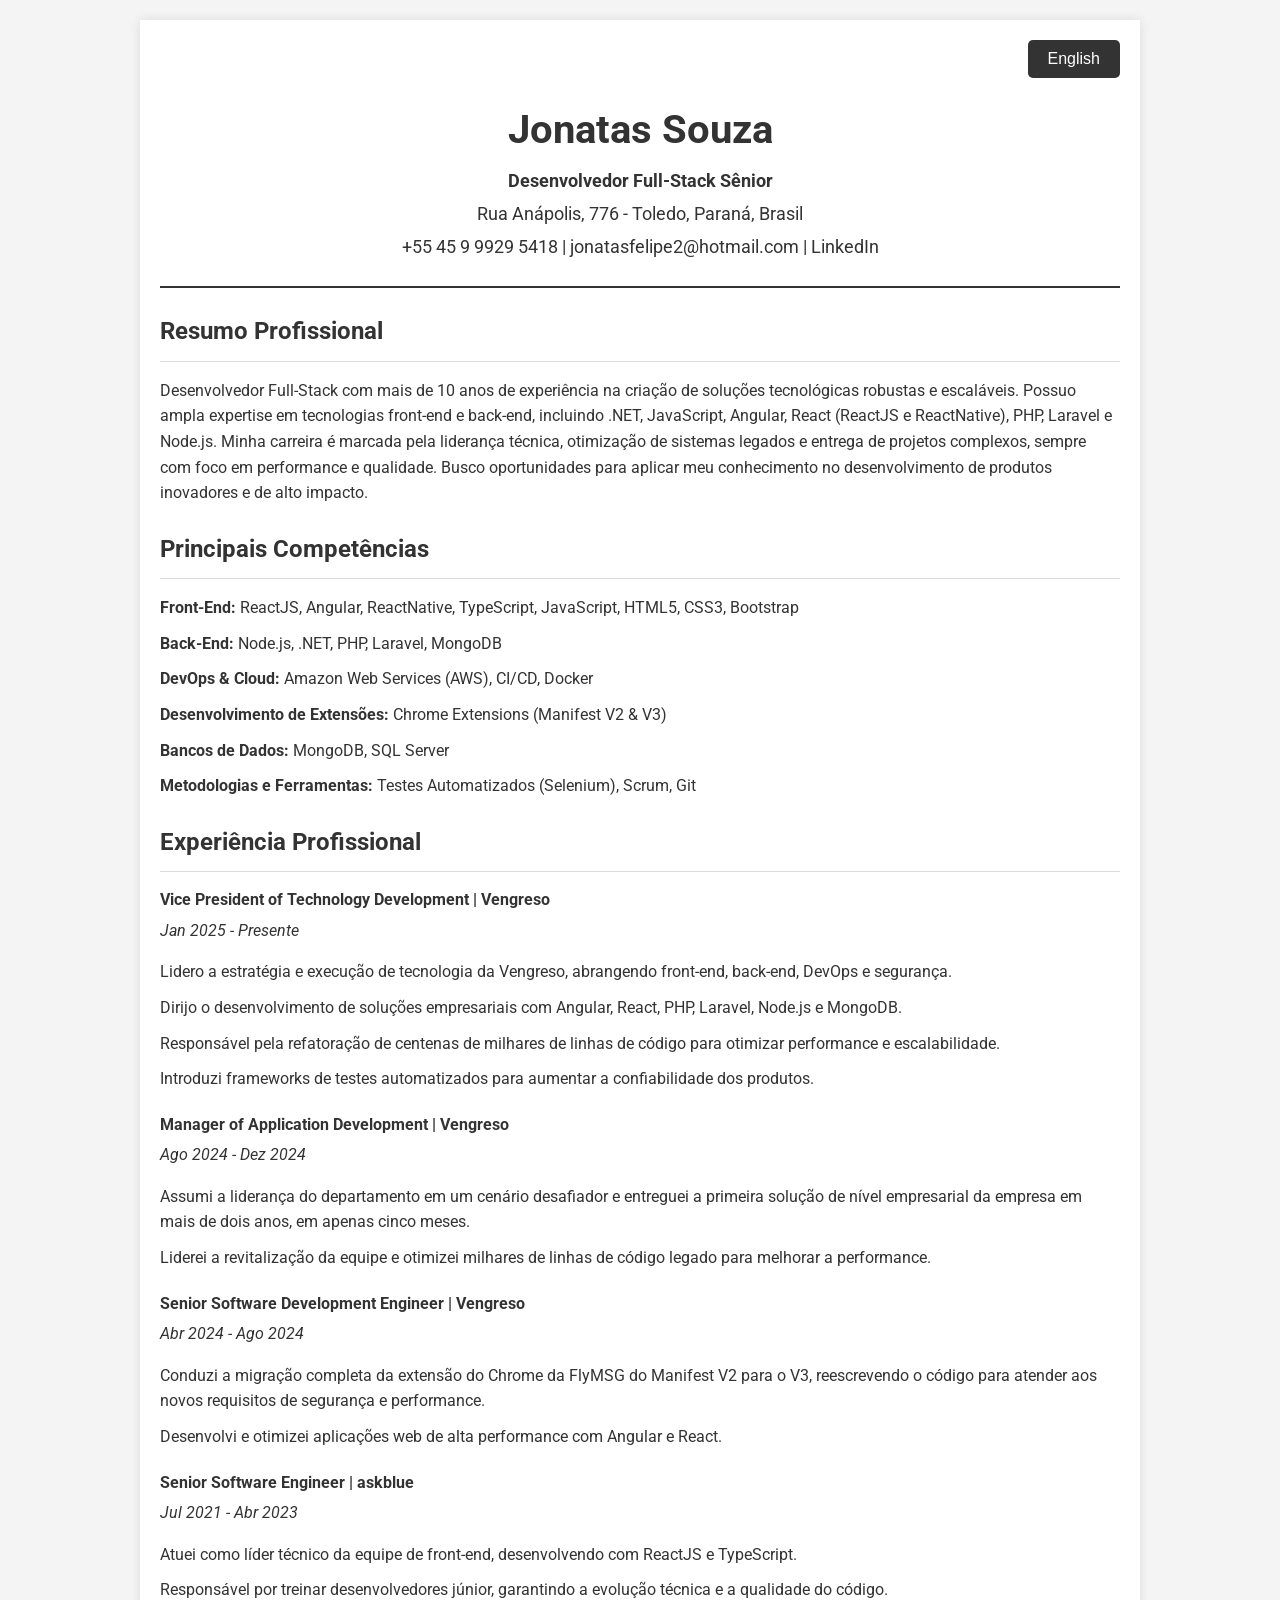
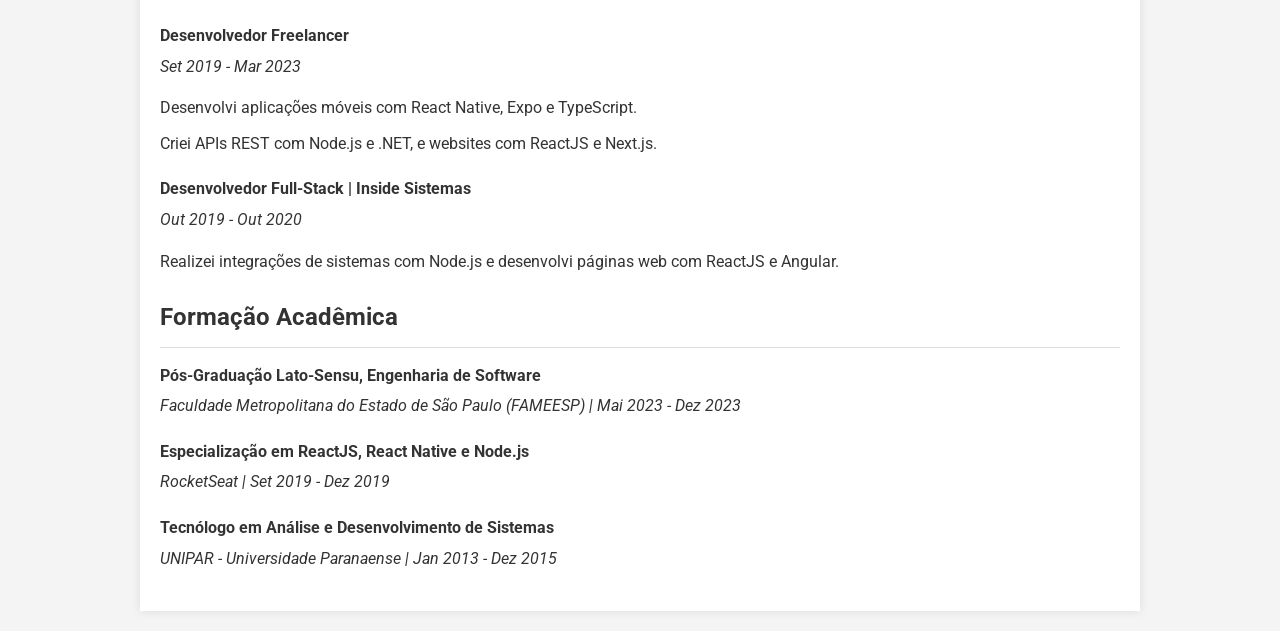
==== index.html @ 8e660d6c "feat: create curriculum website" ====
<!DOCTYPE html>
<html lang="en">
  <head>
    <meta charset="UTF-8" />
    <meta http-equiv="X-UA-Compatible" content="IE=edge" />
    <meta name="viewport" content="width=device-width, initial-scale=1.0" />
    <title>Jonatas Souza - Senior Full-Stack Developer</title>
    <link rel="stylesheet" href="https://cdnjs.cloudflare.com/ajax/libs/font-awesome/6.2.0/css/all.min.css" />
    <link rel="stylesheet" href="style.css" />
  </head>

  <body>
    <div class="container">
      <div class="language-switch">
        <button id="lang-btn">English</button>
      </div>

      <div id="pt-version">
        <header>
          <h1>Jonatas Souza</h1>
          <p><strong>Desenvolvedor Full-Stack Sênior</strong></p>
          <p>Rua Anápolis, 776 - Toledo, Paraná, Brasil</p>
          <p>
            +55 45 9 9929 5418 | jonatasfelipe2@hotmail.com |
            <a href="http://www.linkedin.com/in/joonatassouza" target="_blank">LinkedIn</a>
          </p>
        </header>

        <section>
          <h3>Resumo Profissional</h3>
          <p>
            Desenvolvedor Full-Stack com mais de 10 anos de experiência na criação de soluções tecnológicas robustas e
            escaláveis. Possuo ampla expertise em tecnologias front-end e back-end, incluindo .NET, JavaScript, Angular,
            React (ReactJS e ReactNative), PHP, Laravel e Node.js. Minha carreira é marcada pela liderança técnica,
            otimização de sistemas legados e entrega de projetos complexos, sempre com foco em performance e qualidade.
            Busco oportunidades para aplicar meu conhecimento no desenvolvimento de produtos inovadores e de alto
            impacto.
          </p>
        </section>

        <section>
          <h3>Principais Competências</h3>
          <ul>
            <li>
              <strong>Front-End:</strong> ReactJS, Angular, ReactNative, TypeScript, JavaScript, HTML5, CSS3, Bootstrap
            </li>
            <li><strong>Back-End:</strong> Node.js, .NET, PHP, Laravel, MongoDB</li>
            <li><strong>DevOps & Cloud:</strong> Amazon Web Services (AWS), CI/CD, Docker</li>
            <li><strong>Desenvolvimento de Extensões:</strong> Chrome Extensions (Manifest V2 & V3)</li>
            <li><strong>Bancos de Dados:</strong> MongoDB, SQL Server</li>
            <li><strong>Metodologias e Ferramentas:</strong> Testes Automatizados (Selenium), Scrum, Git</li>
          </ul>
        </section>

        <section>
          <h3>Experiência Profissional</h3>
          <div class="job">
            <h4>Vice President of Technology Development | Vengreso</h4>
            <p><em>Jan 2025 - Presente</em></p>
            <ul>
              <li>
                Lidero a estratégia e execução de tecnologia da Vengreso, abrangendo front-end, back-end, DevOps e
                segurança.
              </li>
              <li>
                Dirijo o desenvolvimento de soluções empresariais com Angular, React, PHP, Laravel, Node.js e MongoDB.
              </li>
              <li>
                Responsável pela refatoração de centenas de milhares de linhas de código para otimizar performance e
                escalabilidade.
              </li>
              <li>Introduzi frameworks de testes automatizados para aumentar a confiabilidade dos produtos.</li>
            </ul>
          </div>
          <div class="job">
            <h4>Manager of Application Development | Vengreso</h4>
            <p><em>Ago 2024 - Dez 2024</em></p>
            <ul>
              <li>
                Assumi a liderança do departamento em um cenário desafiador e entreguei a primeira solução de nível
                empresarial da empresa em mais de dois anos, em apenas cinco meses.
              </li>
              <li>
                Liderei a revitalização da equipe e otimizei milhares de linhas de código legado para melhorar a
                performance.
              </li>
            </ul>
          </div>
          <div class="job">
            <h4>Senior Software Development Engineer | Vengreso</h4>
            <p><em>Abr 2024 - Ago 2024</em></p>
            <ul>
              <li>
                Conduzi a migração completa da extensão do Chrome da FlyMSG do Manifest V2 para o V3, reescrevendo o
                código para atender aos novos requisitos de segurança e performance.
              </li>
              <li>Desenvolvi e otimizei aplicações web de alta performance com Angular e React.</li>
            </ul>
          </div>
          <div class="job">
            <h4>Senior Software Engineer | askblue</h4>
            <p><em>Jul 2021 - Abr 2023</em></p>
            <ul>
              <li>Atuei como líder técnico da equipe de front-end, desenvolvendo com ReactJS e TypeScript.</li>
              <li>
                Responsável por treinar desenvolvedores júnior, garantindo a evolução técnica e a qualidade do código.
              </li>
            </ul>
          </div>
          <div class="job">
            <h4>Desenvolvedor Freelancer</h4>
            <p><em>Set 2019 - Mar 2023</em></p>
            <ul>
              <li>Desenvolvi aplicações móveis com React Native, Expo e TypeScript.</li>
              <li>Criei APIs REST com Node.js e .NET, e websites com ReactJS e Next.js.</li>
            </ul>
          </div>
          <div class="job">
            <h4>Desenvolvedor Full-Stack | Inside Sistemas</h4>
            <p><em>Out 2019 - Out 2020</em></p>
            <ul>
              <li>Realizei integrações de sistemas com Node.js e desenvolvi páginas web com ReactJS e Angular.</li>
            </ul>
          </div>
        </section>

        <section>
          <h3>Formação Acadêmica</h3>
          <div class="education">
            <p><strong>Pós-Graduação Lato-Sensu, Engenharia de Software</strong></p>
            <p><em>Faculdade Metropolitana do Estado de São Paulo (FAMEESP) | Mai 2023 - Dez 2023</em></p>
          </div>
          <div class="education">
            <p><strong>Especialização em ReactJS, React Native e Node.js</strong></p>
            <p><em>RocketSeat | Set 2019 - Dez 2019</em></p>
          </div>
          <div class="education">
            <p><strong>Tecnólogo em Análise e Desenvolvimento de Sistemas</strong></p>
            <p><em>UNIPAR - Universidade Paranaense | Jan 2013 - Dez 2015</em></p>
          </div>
        </section>
      </div>

      <div id="en-version" style="display: none">
        <header>
          <h1>Jonatas Souza</h1>
          <p><strong>Senior Full-Stack Developer</strong></p>
          <p>Rua Anápolis, 776 - Toledo, Paraná, Brazil</p>
          <p>
            +55 45 9 9929 5418 | jonatasfelipe2@hotmail.com |
            <a href="http://www.linkedin.com/in/joonatassouza" target="_blank">LinkedIn</a>
          </p>
        </header>

        <section>
          <h3>Professional Summary</h3>
          <p>
            A Full-Stack Developer with over 10 years of experience crafting robust and scalable technology solutions. I
            have extensive expertise across a wide array of front-end and back-end technologies, including .NET,
            JavaScript, Angular, React (ReactJS & ReactNative), PHP, Laravel, and Node.js. My career is defined by
            technical leadership, legacy system optimization, and the successful delivery of complex projects with a
            focus on performance and quality. I am seeking opportunities to apply my skills to develop innovative,
            high-impact products.
          </p>
        </section>

        <section>
          <h3>Core Competencies</h3>
          <ul>
            <li>
              <strong>Front-End:</strong> ReactJS, Angular, ReactNative, TypeScript, JavaScript, HTML5, CSS3, Bootstrap
            </li>
            <li><strong>Back-End:</strong> Node.js, .NET, PHP, Laravel, MongoDB</li>
            <li><strong>DevOps & Cloud:</strong> Amazon Web Services (AWS), CI/CD, Docker</li>
            <li><strong>Extension Development:</strong> Chrome Extensions (Manifest V2 & V3)</li>
            <li><strong>Databases:</strong> MongoDB, SQL Server</li>
            <li><strong>Methodologies & Tools:</strong> Automated Testing (Selenium), Scrum, Git</li>
          </ul>
        </section>

        <section>
          <h3>Professional Experience</h3>
          <div class="job">
            <h4>Vice President of Technology Development | Vengreso</h4>
            <p><em>Jan 2025 - Present</em></p>
            <ul>
              <li>
                Lead Vengreso's technology strategy and execution across front-end, back-end, DevOps, and security.
              </li>
              <li>
                Direct the development of enterprise-grade solutions using Angular, React, PHP, Laravel, Node.js, and
                MongoDB.
              </li>
              <li>
                Spearhead the refactoring of hundreds of thousands of lines of code to improve performance, scalability,
                and maintainability.
              </li>
              <li>
                Introduced automated testing frameworks to increase product reliability and reduce deployment times.
              </li>
            </ul>
          </div>
          <div class="job">
            <h4>Manager of Application Development | Vengreso</h4>
            <p><em>Aug 2024 - Dec 2024</em></p>
            <ul>
              <li>
                Took leadership of the department in a challenging environment and delivered the company's first
                enterprise-grade solution in over two years within just five months.
              </li>
              <li>
                Led a team revitalization effort and optimized hundreds of thousands of lines of legacy code to enhance
                system performance.
              </li>
            </ul>
          </div>
          <div class="job">
            <h4>Senior Software Development Engineer | Vengreso</h4>
            <p><em>Apr 2024 - Aug 2024</em></p>
            <ul>
              <li>
                Managed the end-to-end migration of the FlyMSG Chrome extension from Manifest V2 to V3, rewriting
                thousands of lines of code to meet new security and performance standards.
              </li>
              <li>
                Led the development and optimization of high-performance web applications using Angular and React.
              </li>
            </ul>
          </div>
          <div class="job">
            <h4>Senior Software Engineer | askblue</h4>
            <p><em>Jul 2021 - Apr 2023</em></p>
            <ul>
              <li>Served as the front-end team leader, developing with ReactJS and TypeScript.</li>
              <li>
                Responsible for training junior developers, ensuring technical growth and high-quality code practices.
              </li>
            </ul>
          </div>
        </section>

        <section>
          <h3>Education</h3>
          <div class="education">
            <p><strong>Postgraduate Specialization, Software Engineering</strong></p>
            <p><em>Metropolitan College of the State of São Paulo (FAMEESP) | May 2023 - Dec 2023</em></p>
          </div>
          <div class="education">
            <p><strong>Specialization in ReactJS, React Native, and Node.js</strong></p>
            <p><em>RocketSeat | Sep 2019 - Dec 2019</em></p>
          </div>
          <div class="education">
            <p><strong>Technologist in Information Technology</strong></p>
            <p><em>UNIPAR - Universidade Paranaense | Jan 2013 - Dec 2015</em></p>
          </div>
        </section>
      </div>
    </div>
    <script src="script.js"></script>
  </body>
</html>
---- style.css ----
@import url("https://fonts.googleapis.com/css2?family=Roboto:wght@400;700&display=swap");

body {
  font-family: "Roboto", sans-serif;
  line-height: 1.6;
  margin: 0;
  padding: 0;
  background: #f4f4f4;
  color: #333;
}

.container {
  max-width: 960px;
  margin: 20px auto;
  padding: 20px;
  background: #fff;
  box-shadow: 0 0 10px rgba(0, 0, 0, 0.1);
}

.language-switch {
  text-align: right;
  margin-bottom: 20px;
}

#lang-btn {
  padding: 10px 20px;
  background: #333;
  color: #fff;
  border: none;
  cursor: pointer;
  font-size: 16px;
  border-radius: 5px;
}

#lang-btn:hover {
  background: #555;
}

header {
  text-align: center;
  border-bottom: 2px solid #333;
  padding-bottom: 20px;
  margin-bottom: 20px;
}

header h1 {
  margin: 0;
  font-size: 2.5em;
}

header p {
  margin: 5px 0;
  font-size: 1.1em;
}

header a {
  color: #333;
  text-decoration: none;
}

header a:hover {
  text-decoration: underline;
}

section {
  margin-bottom: 20px;
}

section h3 {
  border-bottom: 1px solid #ddd;
  padding-bottom: 10px;
  margin-bottom: 15px;
  font-size: 1.5em;
}

ul {
  list-style-type: none;
  padding: 0;
}

ul li {
  margin-bottom: 10px;
}

.job,
.education {
  margin-bottom: 20px;
}

.job h4,
.education p {
  margin: 0;
}

.job p,
.education p {
  margin: 5px 0;
}
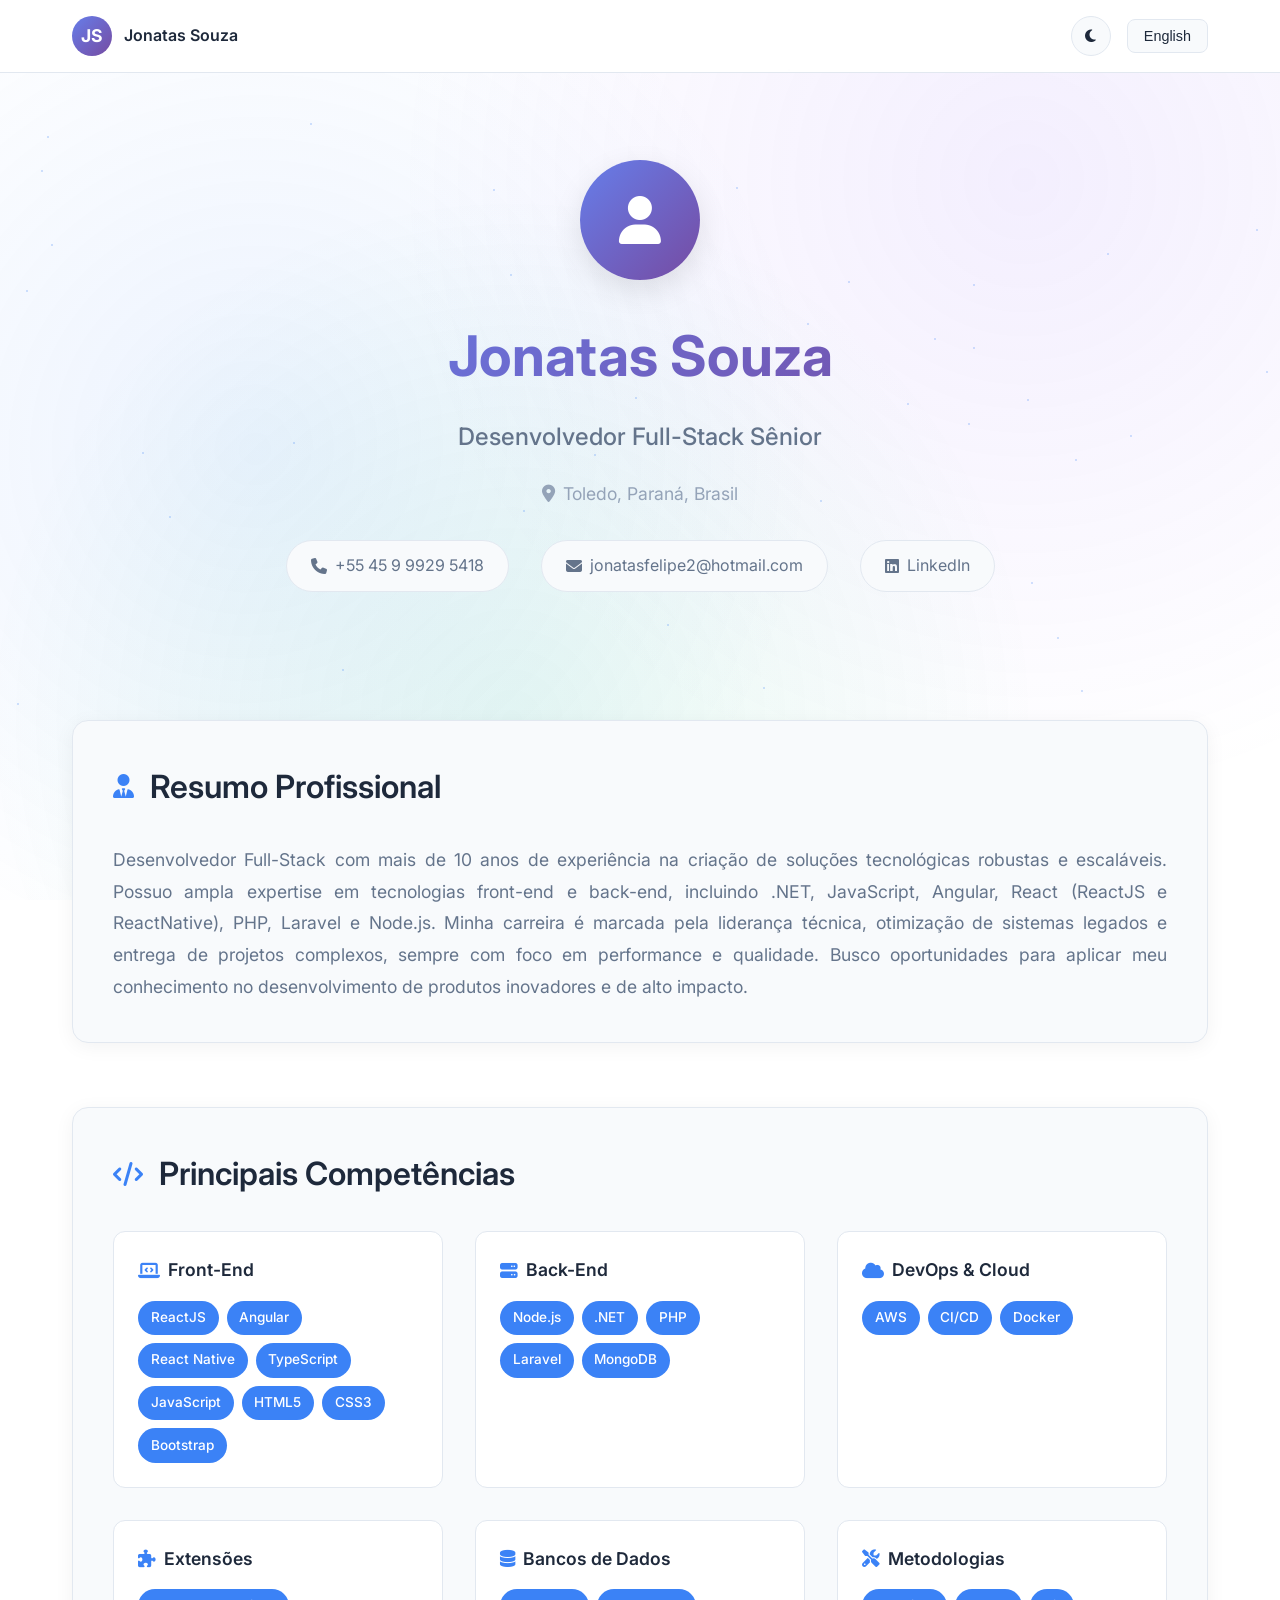
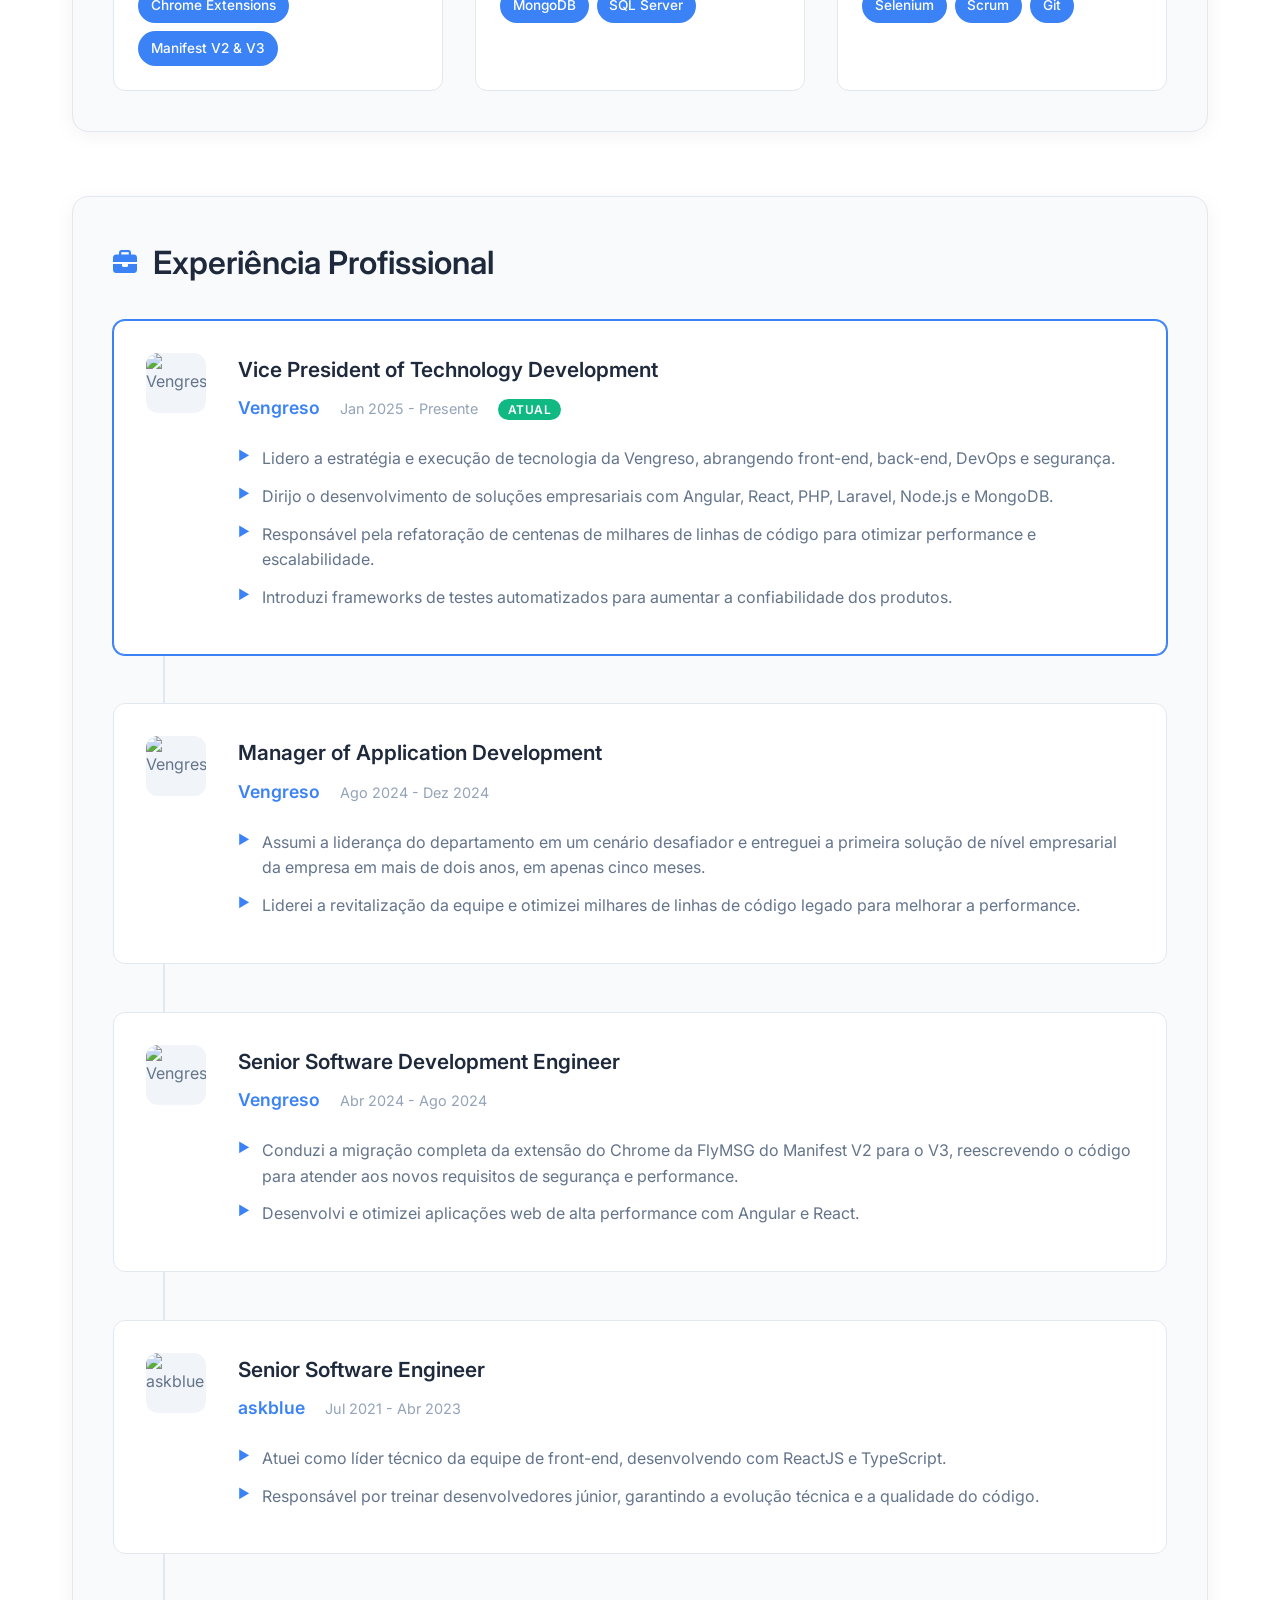
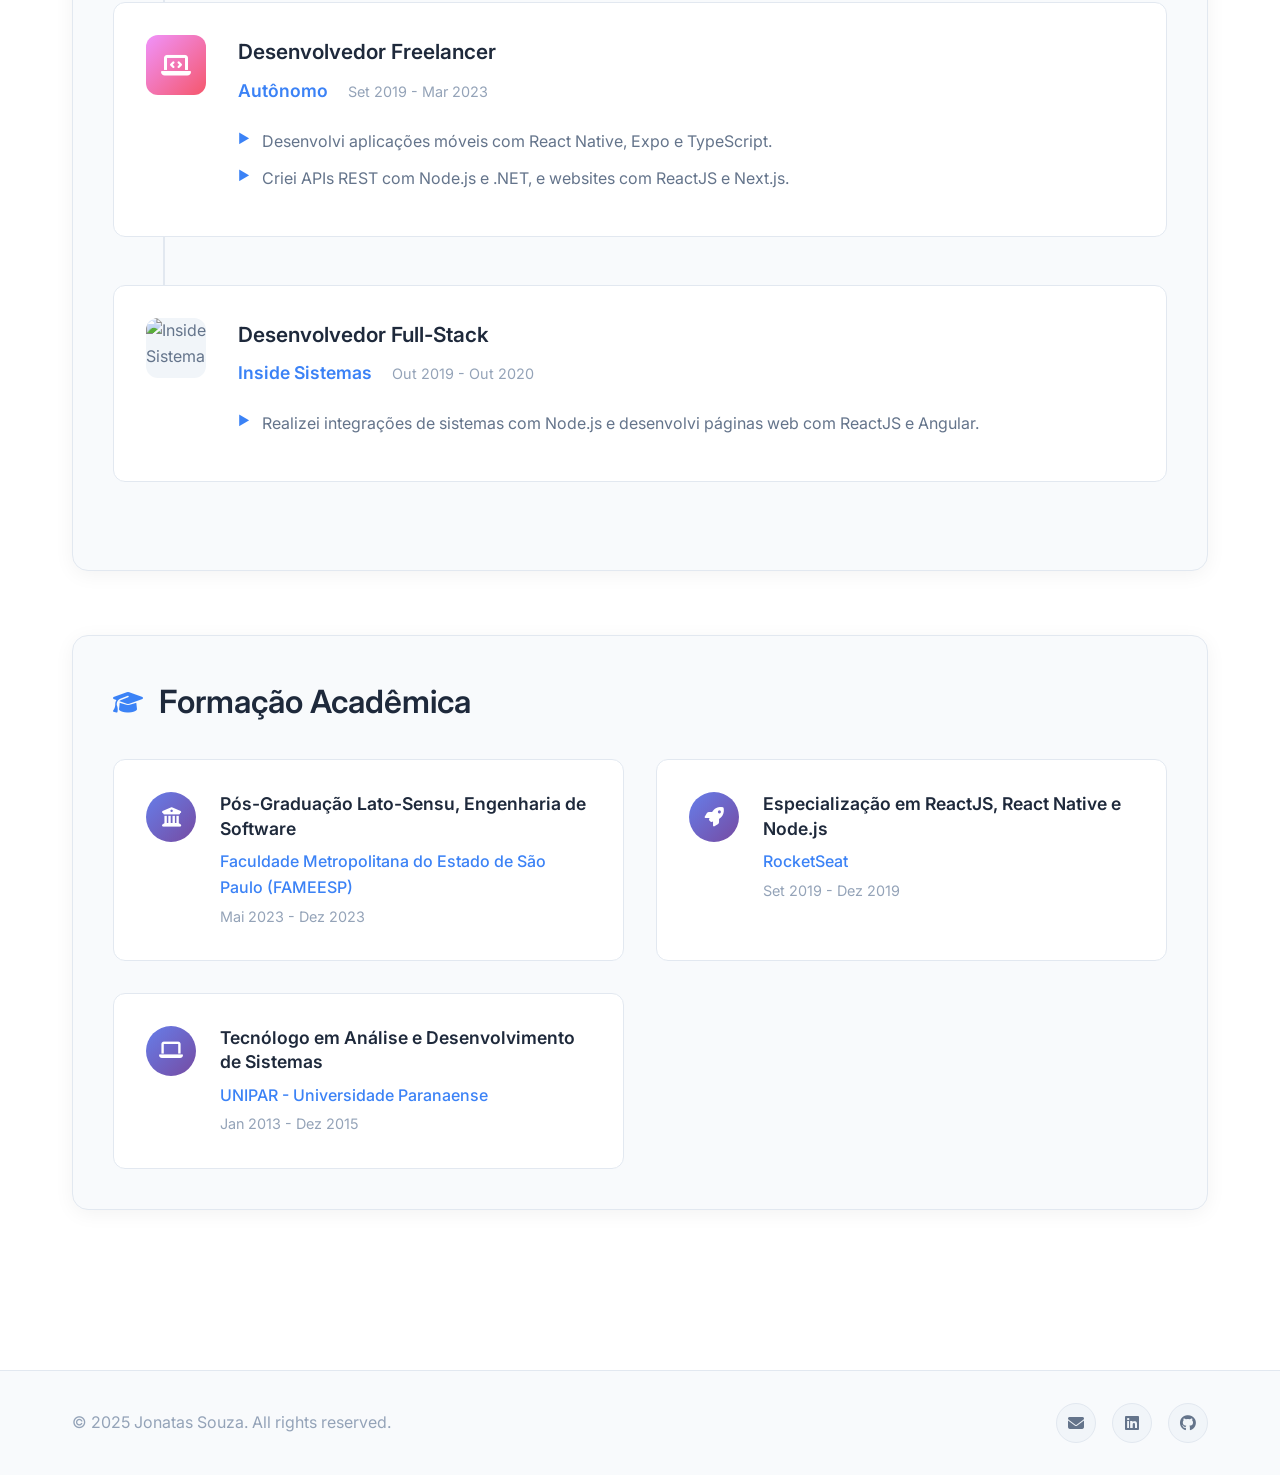
==== commit dcc566ff: "Professional Portfolio with Dark Theme and Company Logos" ====
--- a/index.html
+++ b/index.html
@@ -5,257 +5,539 @@
     <meta http-equiv="X-UA-Compatible" content="IE=edge" />
     <meta name="viewport" content="width=device-width, initial-scale=1.0" />
     <title>Jonatas Souza - Senior Full-Stack Developer</title>
-    <link rel="stylesheet" href="https://cdnjs.cloudflare.com/ajax/libs/font-awesome/6.2.0/css/all.min.css" />
+    <link rel="stylesheet" href="https://cdnjs.cloudflare.com/ajax/libs/font-awesome/6.4.0/css/all.min.css" />
+    <link rel="preconnect" href="https://fonts.googleapis.com">
+    <link rel="preconnect" href="https://fonts.gstatic.com" crossorigin>
+    <link href="https://fonts.googleapis.com/css2?family=Inter:wght@300;400;500;600;700&display=swap" rel="stylesheet">
     <link rel="stylesheet" href="style.css" />
   </head>
 
   <body>
+    <div class="background-pattern"></div>
+    
+    <nav class="navbar">
+      <div class="nav-container">
+        <div class="nav-brand">
+          <span class="brand-icon">JS</span>
+          <span class="brand-text">Jonatas Souza</span>
+        </div>
+        <div class="nav-controls">
+          <button id="theme-toggle" class="theme-btn" aria-label="Toggle theme">
+            <i class="fas fa-moon"></i>
+          </button>
+          <button id="lang-btn" class="lang-btn">English</button>
+        </div>
+      </div>
+    </nav>
+
     <div class="container">
-      <div class="language-switch">
-        <button id="lang-btn">English</button>
+      <div id="pt-version">
+        <header class="hero-section">
+          <div class="hero-content">
+            <div class="profile-image">
+              <div class="profile-placeholder">
+                <i class="fas fa-user"></i>
+              </div>
+            </div>
+            <h1 class="hero-title">Jonatas Souza</h1>
+            <p class="hero-subtitle">Desenvolvedor Full-Stack Sênior</p>
+            <div class="hero-location">
+              <i class="fas fa-map-marker-alt"></i>
+              <span>Toledo, Paraná, Brasil</span>
+            </div>
+            <div class="contact-info">
+              <a href="tel:+5545999295418" class="contact-item">
+                <i class="fas fa-phone"></i>
+                <span>+55 45 9 9929 5418</span>
+              </a>
+              <a href="mailto:jonatasfelipe2@hotmail.com" class="contact-item">
+                <i class="fas fa-envelope"></i>
+                <span>jonatasfelipe2@hotmail.com</span>
+              </a>
+              <a href="http://www.linkedin.com/in/joonatassouza" target="_blank" class="contact-item">
+                <i class="fab fa-linkedin"></i>
+                <span>LinkedIn</span>
+              </a>
+            </div>
+          </div>
+        </header>
+
+        <section class="content-section">
+          <div class="section-header">
+            <h2><i class="fas fa-user-tie"></i> Resumo Profissional</h2>
+          </div>
+          <div class="section-content">
+            <p class="summary-text">
+              Desenvolvedor Full-Stack com mais de 10 anos de experiência na criação de soluções tecnológicas robustas e
+              escaláveis. Possuo ampla expertise em tecnologias front-end e back-end, incluindo .NET, JavaScript, Angular,
+              React (ReactJS e ReactNative), PHP, Laravel e Node.js. Minha carreira é marcada pela liderança técnica,
+              otimização de sistemas legados e entrega de projetos complexos, sempre com foco em performance e qualidade.
+              Busco oportunidades para aplicar meu conhecimento no desenvolvimento de produtos inovadores e de alto
+              impacto.
+            </p>
+          </div>
+        </section>
+
+        <section class="content-section">
+          <div class="section-header">
+            <h2><i class="fas fa-code"></i> Principais Competências</h2>
+          </div>
+          <div class="section-content">
+            <div class="skills-grid">
+              <div class="skill-category">
+                <h4><i class="fas fa-laptop-code"></i> Front-End</h4>
+                <div class="skill-tags">
+                  <span class="skill-tag">ReactJS</span>
+                  <span class="skill-tag">Angular</span>
+                  <span class="skill-tag">React Native</span>
+                  <span class="skill-tag">TypeScript</span>
+                  <span class="skill-tag">JavaScript</span>
+                  <span class="skill-tag">HTML5</span>
+                  <span class="skill-tag">CSS3</span>
+                  <span class="skill-tag">Bootstrap</span>
+                </div>
+              </div>
+              <div class="skill-category">
+                <h4><i class="fas fa-server"></i> Back-End</h4>
+                <div class="skill-tags">
+                  <span class="skill-tag">Node.js</span>
+                  <span class="skill-tag">.NET</span>
+                  <span class="skill-tag">PHP</span>
+                  <span class="skill-tag">Laravel</span>
+                  <span class="skill-tag">MongoDB</span>
+                </div>
+              </div>
+              <div class="skill-category">
+                <h4><i class="fas fa-cloud"></i> DevOps & Cloud</h4>
+                <div class="skill-tags">
+                  <span class="skill-tag">AWS</span>
+                  <span class="skill-tag">CI/CD</span>
+                  <span class="skill-tag">Docker</span>
+                </div>
+              </div>
+              <div class="skill-category">
+                <h4><i class="fas fa-puzzle-piece"></i> Extensões</h4>
+                <div class="skill-tags">
+                  <span class="skill-tag">Chrome Extensions</span>
+                  <span class="skill-tag">Manifest V2 & V3</span>
+                </div>
+              </div>
+              <div class="skill-category">
+                <h4><i class="fas fa-database"></i> Bancos de Dados</h4>
+                <div class="skill-tags">
+                  <span class="skill-tag">MongoDB</span>
+                  <span class="skill-tag">SQL Server</span>
+                </div>
+              </div>
+              <div class="skill-category">
+                <h4><i class="fas fa-tools"></i> Metodologias</h4>
+                <div class="skill-tags">
+                  <span class="skill-tag">Selenium</span>
+                  <span class="skill-tag">Scrum</span>
+                  <span class="skill-tag">Git</span>
+                </div>
+              </div>
+            </div>
+          </div>
+        </section>
+
+        <section class="content-section">
+          <div class="section-header">
+            <h2><i class="fas fa-briefcase"></i> Experiência Profissional</h2>
+          </div>
+          <div class="section-content">
+            <div class="timeline">
+              <div class="job-card current">
+                <div class="company-logo">
+                  <img src="https://images.pexels.com/photos/3184291/pexels-photo-3184291.jpeg?auto=compress&cs=tinysrgb&w=100&h=100&fit=crop" alt="Vengreso" />
+                </div>
+                <div class="job-content">
+                  <div class="job-header">
+                    <h3>Vice President of Technology Development</h3>
+                    <span class="company">Vengreso</span>
+                    <span class="period">Jan 2025 - Presente</span>
+                    <span class="current-badge">Atual</span>
+                  </div>
+                  <ul class="achievements">
+                    <li>Lidero a estratégia e execução de tecnologia da Vengreso, abrangendo front-end, back-end, DevOps e segurança.</li>
+                    <li>Dirijo o desenvolvimento de soluções empresariais com Angular, React, PHP, Laravel, Node.js e MongoDB.</li>
+                    <li>Responsável pela refatoração de centenas de milhares de linhas de código para otimizar performance e escalabilidade.</li>
+                    <li>Introduzi frameworks de testes automatizados para aumentar a confiabilidade dos produtos.</li>
+                  </ul>
+                </div>
+              </div>
+
+              <div class="job-card">
+                <div class="company-logo">
+                  <img src="https://images.pexels.com/photos/3184291/pexels-photo-3184291.jpeg?auto=compress&cs=tinysrgb&w=100&h=100&fit=crop" alt="Vengreso" />
+                </div>
+                <div class="job-content">
+                  <div class="job-header">
+                    <h3>Manager of Application Development</h3>
+                    <span class="company">Vengreso</span>
+                    <span class="period">Ago 2024 - Dez 2024</span>
+                  </div>
+                  <ul class="achievements">
+                    <li>Assumi a liderança do departamento em um cenário desafiador e entreguei a primeira solução de nível empresarial da empresa em mais de dois anos, em apenas cinco meses.</li>
+                    <li>Liderei a revitalização da equipe e otimizei milhares de linhas de código legado para melhorar a performance.</li>
+                  </ul>
+                </div>
+              </div>
+
+              <div class="job-card">
+                <div class="company-logo">
+                  <img src="https://images.pexels.com/photos/3184291/pexels-photo-3184291.jpeg?auto=compress&cs=tinysrgb&w=100&h=100&fit=crop" alt="Vengreso" />
+                </div>
+                <div class="job-content">
+                  <div class="job-header">
+                    <h3>Senior Software Development Engineer</h3>
+                    <span class="company">Vengreso</span>
+                    <span class="period">Abr 2024 - Ago 2024</span>
+                  </div>
+                  <ul class="achievements">
+                    <li>Conduzi a migração completa da extensão do Chrome da FlyMSG do Manifest V2 para o V3, reescrevendo o código para atender aos novos requisitos de segurança e performance.</li>
+                    <li>Desenvolvi e otimizei aplicações web de alta performance com Angular e React.</li>
+                  </ul>
+                </div>
+              </div>
+
+              <div class="job-card">
+                <div class="company-logo">
+                  <img src="https://images.pexels.com/photos/3184465/pexels-photo-3184465.jpeg?auto=compress&cs=tinysrgb&w=100&h=100&fit=crop" alt="askblue" />
+                </div>
+                <div class="job-content">
+                  <div class="job-header">
+                    <h3>Senior Software Engineer</h3>
+                    <span class="company">askblue</span>
+                    <span class="period">Jul 2021 - Abr 2023</span>
+                  </div>
+                  <ul class="achievements">
+                    <li>Atuei como líder técnico da equipe de front-end, desenvolvendo com ReactJS e TypeScript.</li>
+                    <li>Responsável por treinar desenvolvedores júnior, garantindo a evolução técnica e a qualidade do código.</li>
+                  </ul>
+                </div>
+              </div>
+
+              <div class="job-card">
+                <div class="company-logo freelance">
+                  <i class="fas fa-laptop-code"></i>
+                </div>
+                <div class="job-content">
+                  <div class="job-header">
+                    <h3>Desenvolvedor Freelancer</h3>
+                    <span class="company">Autônomo</span>
+                    <span class="period">Set 2019 - Mar 2023</span>
+                  </div>
+                  <ul class="achievements">
+                    <li>Desenvolvi aplicações móveis com React Native, Expo e TypeScript.</li>
+                    <li>Criei APIs REST com Node.js e .NET, e websites com ReactJS e Next.js.</li>
+                  </ul>
+                </div>
+              </div>
+
+              <div class="job-card">
+                <div class="company-logo">
+                  <img src="https://images.pexels.com/photos/3184339/pexels-photo-3184339.jpeg?auto=compress&cs=tinysrgb&w=100&h=100&fit=crop" alt="Inside Sistemas" />
+                </div>
+                <div class="job-content">
+                  <div class="job-header">
+                    <h3>Desenvolvedor Full-Stack</h3>
+                    <span class="company">Inside Sistemas</span>
+                    <span class="period">Out 2019 - Out 2020</span>
+                  </div>
+                  <ul class="achievements">
+                    <li>Realizei integrações de sistemas com Node.js e desenvolvi páginas web com ReactJS e Angular.</li>
+                  </ul>
+                </div>
+              </div>
+            </div>
+          </div>
+        </section>
+
+        <section class="content-section">
+          <div class="section-header">
+            <h2><i class="fas fa-graduation-cap"></i> Formação Acadêmica</h2>
+          </div>
+          <div class="section-content">
+            <div class="education-grid">
+              <div class="education-card">
+                <div class="education-icon">
+                  <i class="fas fa-university"></i>
+                </div>
+                <div class="education-content">
+                  <h4>Pós-Graduação Lato-Sensu, Engenharia de Software</h4>
+                  <p class="institution">Faculdade Metropolitana do Estado de São Paulo (FAMEESP)</p>
+                  <p class="period">Mai 2023 - Dez 2023</p>
+                </div>
+              </div>
+              <div class="education-card">
+                <div class="education-icon">
+                  <i class="fas fa-rocket"></i>
+                </div>
+                <div class="education-content">
+                  <h4>Especialização em ReactJS, React Native e Node.js</h4>
+                  <p class="institution">RocketSeat</p>
+                  <p class="period">Set 2019 - Dez 2019</p>
+                </div>
+              </div>
+              <div class="education-card">
+                <div class="education-icon">
+                  <i class="fas fa-laptop"></i>
+                </div>
+                <div class="education-content">
+                  <h4>Tecnólogo em Análise e Desenvolvimento de Sistemas</h4>
+                  <p class="institution">UNIPAR - Universidade Paranaense</p>
+                  <p class="period">Jan 2013 - Dez 2015</p>
+                </div>
+              </div>
+            </div>
+          </div>
+        </section>
       </div>
 
-      <div id="pt-version">
-        <header>
-          <h1>Jonatas Souza</h1>
-          <p><strong>Desenvolvedor Full-Stack Sênior</strong></p>
-          <p>Rua Anápolis, 776 - Toledo, Paraná, Brasil</p>
-          <p>
-            +55 45 9 9929 5418 | jonatasfelipe2@hotmail.com |
-            <a href="http://www.linkedin.com/in/joonatassouza" target="_blank">LinkedIn</a>
-          </p>
+      <div id="en-version" style="display: none">
+        <header class="hero-section">
+          <div class="hero-content">
+            <div class="profile-image">
+              <div class="profile-placeholder">
+                <i class="fas fa-user"></i>
+              </div>
+            </div>
+            <h1 class="hero-title">Jonatas Souza</h1>
+            <p class="hero-subtitle">Senior Full-Stack Developer</p>
+            <div class="hero-location">
+              <i class="fas fa-map-marker-alt"></i>
+              <span>Toledo, Paraná, Brazil</span>
+            </div>
+            <div class="contact-info">
+              <a href="tel:+5545999295418" class="contact-item">
+                <i class="fas fa-phone"></i>
+                <span>+55 45 9 9929 5418</span>
+              </a>
+              <a href="mailto:jonatasfelipe2@hotmail.com" class="contact-item">
+                <i class="fas fa-envelope"></i>
+                <span>jonatasfelipe2@hotmail.com</span>
+              </a>
+              <a href="http://www.linkedin.com/in/joonatassouza" target="_blank" class="contact-item">
+                <i class="fab fa-linkedin"></i>
+                <span>LinkedIn</span>
+              </a>
+            </div>
+          </div>
         </header>
 
-        <section>
-          <h3>Resumo Profissional</h3>
-          <p>
-            Desenvolvedor Full-Stack com mais de 10 anos de experiência na criação de soluções tecnológicas robustas e
-            escaláveis. Possuo ampla expertise em tecnologias front-end e back-end, incluindo .NET, JavaScript, Angular,
-            React (ReactJS e ReactNative), PHP, Laravel e Node.js. Minha carreira é marcada pela liderança técnica,
-            otimização de sistemas legados e entrega de projetos complexos, sempre com foco em performance e qualidade.
-            Busco oportunidades para aplicar meu conhecimento no desenvolvimento de produtos inovadores e de alto
-            impacto.
-          </p>
-        </section>
-
-        <section>
-          <h3>Principais Competências</h3>
-          <ul>
-            <li>
-              <strong>Front-End:</strong> ReactJS, Angular, ReactNative, TypeScript, JavaScript, HTML5, CSS3, Bootstrap
-            </li>
-            <li><strong>Back-End:</strong> Node.js, .NET, PHP, Laravel, MongoDB</li>
-            <li><strong>DevOps & Cloud:</strong> Amazon Web Services (AWS), CI/CD, Docker</li>
-            <li><strong>Desenvolvimento de Extensões:</strong> Chrome Extensions (Manifest V2 & V3)</li>
-            <li><strong>Bancos de Dados:</strong> MongoDB, SQL Server</li>
-            <li><strong>Metodologias e Ferramentas:</strong> Testes Automatizados (Selenium), Scrum, Git</li>
-          </ul>
-        </section>
-
-        <section>
-          <h3>Experiência Profissional</h3>
-          <div class="job">
-            <h4>Vice President of Technology Development | Vengreso</h4>
-            <p><em>Jan 2025 - Presente</em></p>
-            <ul>
-              <li>
-                Lidero a estratégia e execução de tecnologia da Vengreso, abrangendo front-end, back-end, DevOps e
-                segurança.
-              </li>
-              <li>
-                Dirijo o desenvolvimento de soluções empresariais com Angular, React, PHP, Laravel, Node.js e MongoDB.
-              </li>
-              <li>
-                Responsável pela refatoração de centenas de milhares de linhas de código para otimizar performance e
-                escalabilidade.
-              </li>
-              <li>Introduzi frameworks de testes automatizados para aumentar a confiabilidade dos produtos.</li>
-            </ul>
-          </div>
-          <div class="job">
-            <h4>Manager of Application Development | Vengreso</h4>
-            <p><em>Ago 2024 - Dez 2024</em></p>
-            <ul>
-              <li>
-                Assumi a liderança do departamento em um cenário desafiador e entreguei a primeira solução de nível
-                empresarial da empresa em mais de dois anos, em apenas cinco meses.
-              </li>
-              <li>
-                Liderei a revitalização da equipe e otimizei milhares de linhas de código legado para melhorar a
-                performance.
-              </li>
-            </ul>
-          </div>
-          <div class="job">
-            <h4>Senior Software Development Engineer | Vengreso</h4>
-            <p><em>Abr 2024 - Ago 2024</em></p>
-            <ul>
-              <li>
-                Conduzi a migração completa da extensão do Chrome da FlyMSG do Manifest V2 para o V3, reescrevendo o
-                código para atender aos novos requisitos de segurança e performance.
-              </li>
-              <li>Desenvolvi e otimizei aplicações web de alta performance com Angular e React.</li>
-            </ul>
-          </div>
-          <div class="job">
-            <h4>Senior Software Engineer | askblue</h4>
-            <p><em>Jul 2021 - Abr 2023</em></p>
-            <ul>
-              <li>Atuei como líder técnico da equipe de front-end, desenvolvendo com ReactJS e TypeScript.</li>
-              <li>
-                Responsável por treinar desenvolvedores júnior, garantindo a evolução técnica e a qualidade do código.
-              </li>
-            </ul>
-          </div>
-          <div class="job">
-            <h4>Desenvolvedor Freelancer</h4>
-            <p><em>Set 2019 - Mar 2023</em></p>
-            <ul>
-              <li>Desenvolvi aplicações móveis com React Native, Expo e TypeScript.</li>
-              <li>Criei APIs REST com Node.js e .NET, e websites com ReactJS e Next.js.</li>
-            </ul>
-          </div>
-          <div class="job">
-            <h4>Desenvolvedor Full-Stack | Inside Sistemas</h4>
-            <p><em>Out 2019 - Out 2020</em></p>
-            <ul>
-              <li>Realizei integrações de sistemas com Node.js e desenvolvi páginas web com ReactJS e Angular.</li>
-            </ul>
-          </div>
-        </section>
-
-        <section>
-          <h3>Formação Acadêmica</h3>
-          <div class="education">
-            <p><strong>Pós-Graduação Lato-Sensu, Engenharia de Software</strong></p>
-            <p><em>Faculdade Metropolitana do Estado de São Paulo (FAMEESP) | Mai 2023 - Dez 2023</em></p>
-          </div>
-          <div class="education">
-            <p><strong>Especialização em ReactJS, React Native e Node.js</strong></p>
-            <p><em>RocketSeat | Set 2019 - Dez 2019</em></p>
-          </div>
-          <div class="education">
-            <p><strong>Tecnólogo em Análise e Desenvolvimento de Sistemas</strong></p>
-            <p><em>UNIPAR - Universidade Paranaense | Jan 2013 - Dez 2015</em></p>
-          </div>
-        </section>
-      </div>
-
-      <div id="en-version" style="display: none">
-        <header>
-          <h1>Jonatas Souza</h1>
-          <p><strong>Senior Full-Stack Developer</strong></p>
-          <p>Rua Anápolis, 776 - Toledo, Paraná, Brazil</p>
-          <p>
-            +55 45 9 9929 5418 | jonatasfelipe2@hotmail.com |
-            <a href="http://www.linkedin.com/in/joonatassouza" target="_blank">LinkedIn</a>
-          </p>
-        </header>
-
-        <section>
-          <h3>Professional Summary</h3>
-          <p>
-            A Full-Stack Developer with over 10 years of experience crafting robust and scalable technology solutions. I
-            have extensive expertise across a wide array of front-end and back-end technologies, including .NET,
-            JavaScript, Angular, React (ReactJS & ReactNative), PHP, Laravel, and Node.js. My career is defined by
-            technical leadership, legacy system optimization, and the successful delivery of complex projects with a
-            focus on performance and quality. I am seeking opportunities to apply my skills to develop innovative,
-            high-impact products.
-          </p>
-        </section>
-
-        <section>
-          <h3>Core Competencies</h3>
-          <ul>
-            <li>
-              <strong>Front-End:</strong> ReactJS, Angular, ReactNative, TypeScript, JavaScript, HTML5, CSS3, Bootstrap
-            </li>
-            <li><strong>Back-End:</strong> Node.js, .NET, PHP, Laravel, MongoDB</li>
-            <li><strong>DevOps & Cloud:</strong> Amazon Web Services (AWS), CI/CD, Docker</li>
-            <li><strong>Extension Development:</strong> Chrome Extensions (Manifest V2 & V3)</li>
-            <li><strong>Databases:</strong> MongoDB, SQL Server</li>
-            <li><strong>Methodologies & Tools:</strong> Automated Testing (Selenium), Scrum, Git</li>
-          </ul>
-        </section>
-
-        <section>
-          <h3>Professional Experience</h3>
-          <div class="job">
-            <h4>Vice President of Technology Development | Vengreso</h4>
-            <p><em>Jan 2025 - Present</em></p>
-            <ul>
-              <li>
-                Lead Vengreso's technology strategy and execution across front-end, back-end, DevOps, and security.
-              </li>
-              <li>
-                Direct the development of enterprise-grade solutions using Angular, React, PHP, Laravel, Node.js, and
-                MongoDB.
-              </li>
-              <li>
-                Spearhead the refactoring of hundreds of thousands of lines of code to improve performance, scalability,
-                and maintainability.
-              </li>
-              <li>
-                Introduced automated testing frameworks to increase product reliability and reduce deployment times.
-              </li>
-            </ul>
-          </div>
-          <div class="job">
-            <h4>Manager of Application Development | Vengreso</h4>
-            <p><em>Aug 2024 - Dec 2024</em></p>
-            <ul>
-              <li>
-                Took leadership of the department in a challenging environment and delivered the company's first
-                enterprise-grade solution in over two years within just five months.
-              </li>
-              <li>
-                Led a team revitalization effort and optimized hundreds of thousands of lines of legacy code to enhance
-                system performance.
-              </li>
-            </ul>
-          </div>
-          <div class="job">
-            <h4>Senior Software Development Engineer | Vengreso</h4>
-            <p><em>Apr 2024 - Aug 2024</em></p>
-            <ul>
-              <li>
-                Managed the end-to-end migration of the FlyMSG Chrome extension from Manifest V2 to V3, rewriting
-                thousands of lines of code to meet new security and performance standards.
-              </li>
-              <li>
-                Led the development and optimization of high-performance web applications using Angular and React.
-              </li>
-            </ul>
-          </div>
-          <div class="job">
-            <h4>Senior Software Engineer | askblue</h4>
-            <p><em>Jul 2021 - Apr 2023</em></p>
-            <ul>
-              <li>Served as the front-end team leader, developing with ReactJS and TypeScript.</li>
-              <li>
-                Responsible for training junior developers, ensuring technical growth and high-quality code practices.
-              </li>
-            </ul>
-          </div>
-        </section>
-
-        <section>
-          <h3>Education</h3>
-          <div class="education">
-            <p><strong>Postgraduate Specialization, Software Engineering</strong></p>
-            <p><em>Metropolitan College of the State of São Paulo (FAMEESP) | May 2023 - Dec 2023</em></p>
-          </div>
-          <div class="education">
-            <p><strong>Specialization in ReactJS, React Native, and Node.js</strong></p>
-            <p><em>RocketSeat | Sep 2019 - Dec 2019</em></p>
-          </div>
-          <div class="education">
-            <p><strong>Technologist in Information Technology</strong></p>
-            <p><em>UNIPAR - Universidade Paranaense | Jan 2013 - Dec 2015</em></p>
+        <section class="content-section">
+          <div class="section-header">
+            <h2><i class="fas fa-user-tie"></i> Professional Summary</h2>
+          </div>
+          <div class="section-content">
+            <p class="summary-text">
+              A Full-Stack Developer with over 10 years of experience crafting robust and scalable technology solutions. I
+              have extensive expertise across a wide array of front-end and back-end technologies, including .NET,
+              JavaScript, Angular, React (ReactJS & ReactNative), PHP, Laravel, and Node.js. My career is defined by
+              technical leadership, legacy system optimization, and the successful delivery of complex projects with a
+              focus on performance and quality. I am seeking opportunities to apply my skills to develop innovative,
+              high-impact products.
+            </p>
+          </div>
+        </section>
+
+        <section class="content-section">
+          <div class="section-header">
+            <h2><i class="fas fa-code"></i> Core Competencies</h2>
+          </div>
+          <div class="section-content">
+            <div class="skills-grid">
+              <div class="skill-category">
+                <h4><i class="fas fa-laptop-code"></i> Front-End</h4>
+                <div class="skill-tags">
+                  <span class="skill-tag">ReactJS</span>
+                  <span class="skill-tag">Angular</span>
+                  <span class="skill-tag">React Native</span>
+                  <span class="skill-tag">TypeScript</span>
+                  <span class="skill-tag">JavaScript</span>
+                  <span class="skill-tag">HTML5</span>
+                  <span class="skill-tag">CSS3</span>
+                  <span class="skill-tag">Bootstrap</span>
+                </div>
+              </div>
+              <div class="skill-category">
+                <h4><i class="fas fa-server"></i> Back-End</h4>
+                <div class="skill-tags">
+                  <span class="skill-tag">Node.js</span>
+                  <span class="skill-tag">.NET</span>
+                  <span class="skill-tag">PHP</span>
+                  <span class="skill-tag">Laravel</span>
+                  <span class="skill-tag">MongoDB</span>
+                </div>
+              </div>
+              <div class="skill-category">
+                <h4><i class="fas fa-cloud"></i> DevOps & Cloud</h4>
+                <div class="skill-tags">
+                  <span class="skill-tag">AWS</span>
+                  <span class="skill-tag">CI/CD</span>
+                  <span class="skill-tag">Docker</span>
+                </div>
+              </div>
+              <div class="skill-category">
+                <h4><i class="fas fa-puzzle-piece"></i> Extensions</h4>
+                <div class="skill-tags">
+                  <span class="skill-tag">Chrome Extensions</span>
+                  <span class="skill-tag">Manifest V2 & V3</span>
+                </div>
+              </div>
+              <div class="skill-category">
+                <h4><i class="fas fa-database"></i> Databases</h4>
+                <div class="skill-tags">
+                  <span class="skill-tag">MongoDB</span>
+                  <span class="skill-tag">SQL Server</span>
+                </div>
+              </div>
+              <div class="skill-category">
+                <h4><i class="fas fa-tools"></i> Methodologies</h4>
+                <div class="skill-tags">
+                  <span class="skill-tag">Selenium</span>
+                  <span class="skill-tag">Scrum</span>
+                  <span class="skill-tag">Git</span>
+                </div>
+              </div>
+            </div>
+          </div>
+        </section>
+
+        <section class="content-section">
+          <div class="section-header">
+            <h2><i class="fas fa-briefcase"></i> Professional Experience</h2>
+          </div>
+          <div class="section-content">
+            <div class="timeline">
+              <div class="job-card current">
+                <div class="company-logo">
+                  <img src="https://images.pexels.com/photos/3184291/pexels-photo-3184291.jpeg?auto=compress&cs=tinysrgb&w=100&h=100&fit=crop" alt="Vengreso" />
+                </div>
+                <div class="job-content">
+                  <div class="job-header">
+                    <h3>Vice President of Technology Development</h3>
+                    <span class="company">Vengreso</span>
+                    <span class="period">Jan 2025 - Present</span>
+                    <span class="current-badge">Current</span>
+                  </div>
+                  <ul class="achievements">
+                    <li>Lead Vengreso's technology strategy and execution across front-end, back-end, DevOps, and security.</li>
+                    <li>Direct the development of enterprise-grade solutions using Angular, React, PHP, Laravel, Node.js, and MongoDB.</li>
+                    <li>Spearhead the refactoring of hundreds of thousands of lines of code to improve performance, scalability, and maintainability.</li>
+                    <li>Introduced automated testing frameworks to increase product reliability and reduce deployment times.</li>
+                  </ul>
+                </div>
+              </div>
+
+              <div class="job-card">
+                <div class="company-logo">
+                  <img src="https://images.pexels.com/photos/3184291/pexels-photo-3184291.jpeg?auto=compress&cs=tinysrgb&w=100&h=100&fit=crop" alt="Vengreso" />
+                </div>
+                <div class="job-content">
+                  <div class="job-header">
+                    <h3>Manager of Application Development</h3>
+                    <span class="company">Vengreso</span>
+                    <span class="period">Aug 2024 - Dec 2024</span>
+                  </div>
+                  <ul class="achievements">
+                    <li>Took leadership of the department in a challenging environment and delivered the company's first enterprise-grade solution in over two years within just five months.</li>
+                    <li>Led a team revitalization effort and optimized hundreds of thousands of lines of legacy code to enhance system performance.</li>
+                  </ul>
+                </div>
+              </div>
+
+              <div class="job-card">
+                <div class="company-logo">
+                  <img src="https://images.pexels.com/photos/3184291/pexels-photo-3184291.jpeg?auto=compress&cs=tinysrgb&w=100&h=100&fit=crop" alt="Vengreso" />
+                </div>
+                <div class="job-content">
+                  <div class="job-header">
+                    <h3>Senior Software Development Engineer</h3>
+                    <span class="company">Vengreso</span>
+                    <span class="period">Apr 2024 - Aug 2024</span>
+                  </div>
+                  <ul class="achievements">
+                    <li>Managed the end-to-end migration of the FlyMSG Chrome extension from Manifest V2 to V3, rewriting thousands of lines of code to meet new security and performance standards.</li>
+                    <li>Led the development and optimization of high-performance web applications using Angular and React.</li>
+                  </ul>
+                </div>
+              </div>
+
+              <div class="job-card">
+                <div class="company-logo">
+                  <img src="https://images.pexels.com/photos/3184465/pexels-photo-3184465.jpeg?auto=compress&cs=tinysrgb&w=100&h=100&fit=crop" alt="askblue" />
+                </div>
+                <div class="job-content">
+                  <div class="job-header">
+                    <h3>Senior Software Engineer</h3>
+                    <span class="company">askblue</span>
+                    <span class="period">Jul 2021 - Apr 2023</span>
+                  </div>
+                  <ul class="achievements">
+                    <li>Served as the front-end team leader, developing with ReactJS and TypeScript.</li>
+                    <li>Responsible for training junior developers, ensuring technical growth and high-quality code practices.</li>
+                  </ul>
+                </div>
+              </div>
+            </div>
+          </div>
+        </section>
+
+        <section class="content-section">
+          <div class="section-header">
+            <h2><i class="fas fa-graduation-cap"></i> Education</h2>
+          </div>
+          <div class="section-content">
+            <div class="education-grid">
+              <div class="education-card">
+                <div class="education-icon">
+                  <i class="fas fa-university"></i>
+                </div>
+                <div class="education-content">
+                  <h4>Postgraduate Specialization, Software Engineering</h4>
+                  <p class="institution">Metropolitan College of the State of São Paulo (FAMEESP)</p>
+                  <p class="period">May 2023 - Dec 2023</p>
+                </div>
+              </div>
+              <div class="education-card">
+                <div class="education-icon">
+                  <i class="fas fa-rocket"></i>
+                </div>
+                <div class="education-content">
+                  <h4>Specialization in ReactJS, React Native, and Node.js</h4>
+                  <p class="institution">RocketSeat</p>
+                  <p class="period">Sep 2019 - Dec 2019</p>
+                </div>
+              </div>
+              <div class="education-card">
+                <div class="education-icon">
+                  <i class="fas fa-laptop"></i>
+                </div>
+                <div class="education-content">
+                  <h4>Technologist in Information Technology</h4>
+                  <p class="institution">UNIPAR - Universidade Paranaense</p>
+                  <p class="period">Jan 2013 - Dec 2015</p>
+                </div>
+              </div>
+            </div>
           </div>
         </section>
       </div>
     </div>
+
+    <footer class="footer">
+      <div class="footer-content">
+        <p>&copy; 2025 Jonatas Souza. All rights reserved.</p>
+        <div class="footer-links">
+          <a href="mailto:jonatasfelipe2@hotmail.com"><i class="fas fa-envelope"></i></a>
+          <a href="http://www.linkedin.com/in/joonatassouza" target="_blank"><i class="fab fa-linkedin"></i></a>
+          <a href="https://github.com" target="_blank"><i class="fab fa-github"></i></a>
+        </div>
+      </div>
+    </footer>
+
     <script src="script.js"></script>
   </body>
-</html>
+</html>
--- a/style.css
+++ b/style.css
@@ -1,98 +1,711 @@
-@import url("https://fonts.googleapis.com/css2?family=Roboto:wght@400;700&display=swap");
-
-body {
-  font-family: "Roboto", sans-serif;
-  line-height: 1.6;
+:root {
+  /* Light theme colors */
+  --bg-primary: #ffffff;
+  --bg-secondary: #f8fafc;
+  --bg-tertiary: #f1f5f9;
+  --text-primary: #1e293b;
+  --text-secondary: #64748b;
+  --text-muted: #94a3b8;
+  --accent-primary: #3b82f6;
+  --accent-secondary: #1d4ed8;
+  --border-color: #e2e8f0;
+  --shadow-light: rgba(0, 0, 0, 0.05);
+  --shadow-medium: rgba(0, 0, 0, 0.1);
+  --shadow-heavy: rgba(0, 0, 0, 0.15);
+  --gradient-primary: linear-gradient(135deg, #667eea 0%, #764ba2 100%);
+  --gradient-secondary: linear-gradient(135deg, #f093fb 0%, #f5576c 100%);
+  --success-color: #10b981;
+  --warning-color: #f59e0b;
+  --error-color: #ef4444;
+}
+
+[data-theme="dark"] {
+  /* Dark theme colors */
+  --bg-primary: #0f172a;
+  --bg-secondary: #1e293b;
+  --bg-tertiary: #334155;
+  --text-primary: #f1f5f9;
+  --text-secondary: #cbd5e1;
+  --text-muted: #94a3b8;
+  --accent-primary: #60a5fa;
+  --accent-secondary: #3b82f6;
+  --border-color: #475569;
+  --shadow-light: rgba(0, 0, 0, 0.2);
+  --shadow-medium: rgba(0, 0, 0, 0.3);
+  --shadow-heavy: rgba(0, 0, 0, 0.4);
+  --gradient-primary: linear-gradient(135deg, #4f46e5 0%, #7c3aed 100%);
+  --gradient-secondary: linear-gradient(135deg, #06b6d4 0%, #3b82f6 100%);
+}
+
+* {
   margin: 0;
   padding: 0;
-  background: #f4f4f4;
-  color: #333;
-}
-
+  box-sizing: border-box;
+}
+
+html {
+  scroll-behavior: smooth;
+}
+
+body {
+  font-family: 'Inter', -apple-system, BlinkMacSystemFont, 'Segoe UI', Roboto, sans-serif;
+  line-height: 1.6;
+  color: var(--text-primary);
+  background: var(--bg-primary);
+  transition: all 0.3s ease;
+  overflow-x: hidden;
+}
+
+.background-pattern {
+  position: fixed;
+  top: 0;
+  left: 0;
+  width: 100%;
+  height: 100%;
+  background: 
+    radial-gradient(circle at 20% 50%, rgba(59, 130, 246, 0.1) 0%, transparent 50%),
+    radial-gradient(circle at 80% 20%, rgba(139, 92, 246, 0.1) 0%, transparent 50%),
+    radial-gradient(circle at 40% 80%, rgba(16, 185, 129, 0.1) 0%, transparent 50%);
+  z-index: -1;
+  pointer-events: none;
+}
+
+/* Navigation */
+.navbar {
+  position: fixed;
+  top: 0;
+  left: 0;
+  right: 0;
+  background: rgba(255, 255, 255, 0.95);
+  backdrop-filter: blur(10px);
+  border-bottom: 1px solid var(--border-color);
+  z-index: 1000;
+  transition: all 0.3s ease;
+}
+
+[data-theme="dark"] .navbar {
+  background: rgba(15, 23, 42, 0.95);
+}
+
+.nav-container {
+  max-width: 1200px;
+  margin: 0 auto;
+  padding: 1rem 2rem;
+  display: flex;
+  justify-content: space-between;
+  align-items: center;
+}
+
+.nav-brand {
+  display: flex;
+  align-items: center;
+  gap: 0.75rem;
+  font-weight: 600;
+  color: var(--text-primary);
+}
+
+.brand-icon {
+  width: 40px;
+  height: 40px;
+  background: var(--gradient-primary);
+  border-radius: 50%;
+  display: flex;
+  align-items: center;
+  justify-content: center;
+  color: white;
+  font-weight: 700;
+  font-size: 1.1rem;
+}
+
+.nav-controls {
+  display: flex;
+  align-items: center;
+  gap: 1rem;
+}
+
+.theme-btn, .lang-btn {
+  padding: 0.5rem 1rem;
+  border: 1px solid var(--border-color);
+  background: var(--bg-secondary);
+  color: var(--text-primary);
+  border-radius: 8px;
+  cursor: pointer;
+  font-size: 0.9rem;
+  font-weight: 500;
+  transition: all 0.3s ease;
+  display: flex;
+  align-items: center;
+  gap: 0.5rem;
+}
+
+.theme-btn:hover, .lang-btn:hover {
+  background: var(--bg-tertiary);
+  transform: translateY(-1px);
+}
+
+.theme-btn {
+  padding: 0.5rem;
+  width: 40px;
+  height: 40px;
+  border-radius: 50%;
+  justify-content: center;
+}
+
+/* Container */
 .container {
-  max-width: 960px;
-  margin: 20px auto;
-  padding: 20px;
-  background: #fff;
-  box-shadow: 0 0 10px rgba(0, 0, 0, 0.1);
-}
-
-.language-switch {
-  text-align: right;
-  margin-bottom: 20px;
-}
-
-#lang-btn {
-  padding: 10px 20px;
-  background: #333;
-  color: #fff;
-  border: none;
-  cursor: pointer;
-  font-size: 16px;
-  border-radius: 5px;
-}
-
-#lang-btn:hover {
-  background: #555;
-}
-
-header {
+  max-width: 1200px;
+  margin: 0 auto;
+  padding: 6rem 2rem 2rem;
+  min-height: 100vh;
+}
+
+/* Hero Section */
+.hero-section {
   text-align: center;
-  border-bottom: 2px solid #333;
-  padding-bottom: 20px;
-  margin-bottom: 20px;
-}
-
-header h1 {
+  padding: 4rem 0;
+  margin-bottom: 4rem;
+  position: relative;
+}
+
+.hero-content {
+  max-width: 800px;
+  margin: 0 auto;
+}
+
+.profile-image {
+  margin-bottom: 2rem;
+}
+
+.profile-placeholder {
+  width: 120px;
+  height: 120px;
+  background: var(--gradient-primary);
+  border-radius: 50%;
+  display: flex;
+  align-items: center;
+  justify-content: center;
+  margin: 0 auto;
+  color: white;
+  font-size: 3rem;
+  box-shadow: 0 10px 30px var(--shadow-medium);
+  transition: transform 0.3s ease;
+}
+
+.profile-placeholder:hover {
+  transform: scale(1.05);
+}
+
+.hero-title {
+  font-size: 3.5rem;
+  font-weight: 700;
+  margin-bottom: 1rem;
+  background: var(--gradient-primary);
+  -webkit-background-clip: text;
+  -webkit-text-fill-color: transparent;
+  background-clip: text;
+}
+
+.hero-subtitle {
+  font-size: 1.5rem;
+  color: var(--text-secondary);
+  margin-bottom: 1.5rem;
+  font-weight: 500;
+}
+
+.hero-location {
+  display: flex;
+  align-items: center;
+  justify-content: center;
+  gap: 0.5rem;
+  color: var(--text-muted);
+  margin-bottom: 2rem;
+  font-size: 1.1rem;
+}
+
+.contact-info {
+  display: flex;
+  justify-content: center;
+  gap: 2rem;
+  flex-wrap: wrap;
+}
+
+.contact-item {
+  display: flex;
+  align-items: center;
+  gap: 0.5rem;
+  color: var(--text-secondary);
+  text-decoration: none;
+  padding: 0.75rem 1.5rem;
+  background: var(--bg-secondary);
+  border-radius: 50px;
+  transition: all 0.3s ease;
+  border: 1px solid var(--border-color);
+}
+
+.contact-item:hover {
+  background: var(--accent-primary);
+  color: white;
+  transform: translateY(-2px);
+  box-shadow: 0 5px 15px var(--shadow-medium);
+}
+
+/* Content Sections */
+.content-section {
+  margin-bottom: 4rem;
+  background: var(--bg-secondary);
+  border-radius: 16px;
+  padding: 2.5rem;
+  box-shadow: 0 4px 20px var(--shadow-light);
+  border: 1px solid var(--border-color);
+  transition: all 0.3s ease;
+}
+
+.content-section:hover {
+  transform: translateY(-2px);
+  box-shadow: 0 8px 30px var(--shadow-medium);
+}
+
+.section-header {
+  margin-bottom: 2rem;
+}
+
+.section-header h2 {
+  font-size: 2rem;
+  font-weight: 600;
+  color: var(--text-primary);
+  display: flex;
+  align-items: center;
+  gap: 1rem;
+}
+
+.section-header h2 i {
+  color: var(--accent-primary);
+  font-size: 1.5rem;
+}
+
+.section-content {
+  color: var(--text-secondary);
+}
+
+.summary-text {
+  font-size: 1.1rem;
+  line-height: 1.8;
+  text-align: justify;
+}
+
+/* Skills Grid */
+.skills-grid {
+  display: grid;
+  grid-template-columns: repeat(auto-fit, minmax(300px, 1fr));
+  gap: 2rem;
+}
+
+.skill-category {
+  background: var(--bg-primary);
+  padding: 1.5rem;
+  border-radius: 12px;
+  border: 1px solid var(--border-color);
+  transition: all 0.3s ease;
+}
+
+.skill-category:hover {
+  transform: translateY(-2px);
+  box-shadow: 0 5px 15px var(--shadow-light);
+}
+
+.skill-category h4 {
+  color: var(--text-primary);
+  margin-bottom: 1rem;
+  font-size: 1.1rem;
+  font-weight: 600;
+  display: flex;
+  align-items: center;
+  gap: 0.5rem;
+}
+
+.skill-category h4 i {
+  color: var(--accent-primary);
+}
+
+.skill-tags {
+  display: flex;
+  flex-wrap: wrap;
+  gap: 0.5rem;
+}
+
+.skill-tag {
+  background: var(--accent-primary);
+  color: white;
+  padding: 0.4rem 0.8rem;
+  border-radius: 20px;
+  font-size: 0.85rem;
+  font-weight: 500;
+  transition: all 0.3s ease;
+}
+
+.skill-tag:hover {
+  background: var(--accent-secondary);
+  transform: scale(1.05);
+}
+
+/* Timeline */
+.timeline {
+  position: relative;
+}
+
+.timeline::before {
+  content: '';
+  position: absolute;
+  left: 50px;
+  top: 0;
+  bottom: 0;
+  width: 2px;
+  background: var(--border-color);
+}
+
+.job-card {
+  display: flex;
+  gap: 2rem;
+  margin-bottom: 3rem;
+  position: relative;
+  background: var(--bg-primary);
+  padding: 2rem;
+  border-radius: 12px;
+  border: 1px solid var(--border-color);
+  transition: all 0.3s ease;
+}
+
+.job-card:hover {
+  transform: translateX(5px);
+  box-shadow: 0 5px 20px var(--shadow-light);
+}
+
+.job-card.current {
+  border-color: var(--accent-primary);
+  box-shadow: 0 0 0 1px var(--accent-primary);
+}
+
+.company-logo {
+  width: 60px;
+  height: 60px;
+  border-radius: 12px;
+  overflow: hidden;
+  flex-shrink: 0;
+  background: var(--bg-tertiary);
+  display: flex;
+  align-items: center;
+  justify-content: center;
+  position: relative;
+  z-index: 1;
+}
+
+.company-logo img {
+  width: 100%;
+  height: 100%;
+  object-fit: cover;
+}
+
+.company-logo.freelance {
+  background: var(--gradient-secondary);
+  color: white;
+  font-size: 1.5rem;
+}
+
+.job-content {
+  flex: 1;
+}
+
+.job-header {
+  margin-bottom: 1.5rem;
+}
+
+.job-header h3 {
+  font-size: 1.3rem;
+  font-weight: 600;
+  color: var(--text-primary);
+  margin-bottom: 0.5rem;
+}
+
+.company {
+  font-weight: 600;
+  color: var(--accent-primary);
+  font-size: 1.1rem;
+}
+
+.period {
+  color: var(--text-muted);
+  font-size: 0.9rem;
+  margin-left: 1rem;
+}
+
+.current-badge {
+  background: var(--success-color);
+  color: white;
+  padding: 0.2rem 0.6rem;
+  border-radius: 12px;
+  font-size: 0.75rem;
+  font-weight: 600;
+  margin-left: 1rem;
+  text-transform: uppercase;
+  letter-spacing: 0.5px;
+}
+
+.achievements {
+  list-style: none;
+  padding: 0;
+}
+
+.achievements li {
+  position: relative;
+  padding-left: 1.5rem;
+  margin-bottom: 0.75rem;
+  color: var(--text-secondary);
+  line-height: 1.6;
+}
+
+.achievements li::before {
+  content: '▶';
+  position: absolute;
+  left: 0;
+  color: var(--accent-primary);
+  font-size: 0.8rem;
+}
+
+/* Education Grid */
+.education-grid {
+  display: grid;
+  grid-template-columns: repeat(auto-fit, minmax(350px, 1fr));
+  gap: 2rem;
+}
+
+.education-card {
+  display: flex;
+  gap: 1.5rem;
+  background: var(--bg-primary);
+  padding: 2rem;
+  border-radius: 12px;
+  border: 1px solid var(--border-color);
+  transition: all 0.3s ease;
+}
+
+.education-card:hover {
+  transform: translateY(-2px);
+  box-shadow: 0 5px 15px var(--shadow-light);
+}
+
+.education-icon {
+  width: 50px;
+  height: 50px;
+  background: var(--gradient-primary);
+  border-radius: 50%;
+  display: flex;
+  align-items: center;
+  justify-content: center;
+  color: white;
+  font-size: 1.2rem;
+  flex-shrink: 0;
+}
+
+.education-content h4 {
+  font-size: 1.1rem;
+  font-weight: 600;
+  color: var(--text-primary);
+  margin-bottom: 0.5rem;
+  line-height: 1.4;
+}
+
+.institution {
+  color: var(--accent-primary);
+  font-weight: 500;
+  margin-bottom: 0.25rem;
+}
+
+.education-content .period {
+  color: var(--text-muted);
+  font-size: 0.9rem;
   margin: 0;
-  font-size: 2.5em;
-}
-
-header p {
-  margin: 5px 0;
-  font-size: 1.1em;
-}
-
-header a {
-  color: #333;
+}
+
+/* Footer */
+.footer {
+  background: var(--bg-secondary);
+  border-top: 1px solid var(--border-color);
+  padding: 2rem 0;
+  margin-top: 4rem;
+}
+
+.footer-content {
+  max-width: 1200px;
+  margin: 0 auto;
+  padding: 0 2rem;
+  display: flex;
+  justify-content: space-between;
+  align-items: center;
+  flex-wrap: wrap;
+  gap: 1rem;
+}
+
+.footer-content p {
+  color: var(--text-muted);
+  margin: 0;
+}
+
+.footer-links {
+  display: flex;
+  gap: 1rem;
+}
+
+.footer-links a {
+  width: 40px;
+  height: 40px;
+  background: var(--bg-tertiary);
+  border-radius: 50%;
+  display: flex;
+  align-items: center;
+  justify-content: center;
+  color: var(--text-secondary);
   text-decoration: none;
-}
-
-header a:hover {
-  text-decoration: underline;
-}
-
-section {
-  margin-bottom: 20px;
-}
-
-section h3 {
-  border-bottom: 1px solid #ddd;
-  padding-bottom: 10px;
-  margin-bottom: 15px;
-  font-size: 1.5em;
-}
-
-ul {
-  list-style-type: none;
-  padding: 0;
-}
-
-ul li {
-  margin-bottom: 10px;
-}
-
-.job,
-.education {
-  margin-bottom: 20px;
-}
-
-.job h4,
-.education p {
-  margin: 0;
-}
-
-.job p,
-.education p {
-  margin: 5px 0;
-}
+  transition: all 0.3s ease;
+  border: 1px solid var(--border-color);
+}
+
+.footer-links a:hover {
+  background: var(--accent-primary);
+  color: white;
+  transform: translateY(-2px);
+}
+
+/* Responsive Design */
+@media (max-width: 768px) {
+  .nav-container {
+    padding: 1rem;
+  }
+  
+  .brand-text {
+    display: none;
+  }
+  
+  .container {
+    padding: 5rem 1rem 1rem;
+  }
+  
+  .hero-title {
+    font-size: 2.5rem;
+  }
+  
+  .hero-subtitle {
+    font-size: 1.2rem;
+  }
+  
+  .contact-info {
+    flex-direction: column;
+    gap: 1rem;
+  }
+  
+  .content-section {
+    padding: 1.5rem;
+  }
+  
+  .section-header h2 {
+    font-size: 1.5rem;
+  }
+  
+  .skills-grid {
+    grid-template-columns: 1fr;
+  }
+  
+  .timeline::before {
+    left: 30px;
+  }
+  
+  .job-card {
+    flex-direction: column;
+    gap: 1rem;
+    padding: 1.5rem;
+  }
+  
+  .company-logo {
+    width: 50px;
+    height: 50px;
+  }
+  
+  .education-grid {
+    grid-template-columns: 1fr;
+  }
+  
+  .education-card {
+    padding: 1.5rem;
+  }
+  
+  .footer-content {
+    flex-direction: column;
+    text-align: center;
+  }
+}
+
+@media (max-width: 480px) {
+  .hero-title {
+    font-size: 2rem;
+  }
+  
+  .profile-placeholder {
+    width: 100px;
+    height: 100px;
+    font-size: 2.5rem;
+  }
+  
+  .contact-item {
+    padding: 0.5rem 1rem;
+    font-size: 0.9rem;
+  }
+  
+  .job-card:hover {
+    transform: none;
+  }
+}
+
+/* Animation for smooth transitions */
+@media (prefers-reduced-motion: no-preference) {
+  .job-card,
+  .education-card,
+  .skill-category,
+  .content-section {
+    animation: fadeInUp 0.6s ease-out;
+  }
+  
+  .job-card:nth-child(2) { animation-delay: 0.1s; }
+  .job-card:nth-child(3) { animation-delay: 0.2s; }
+  .job-card:nth-child(4) { animation-delay: 0.3s; }
+}
+
+@keyframes fadeInUp {
+  from {
+    opacity: 0;
+    transform: translateY(30px);
+  }
+  to {
+    opacity: 1;
+    transform: translateY(0);
+  }
+}
+
+/* Print styles */
+@media print {
+  .navbar,
+  .theme-btn,
+  .lang-btn,
+  .footer {
+    display: none;
+  }
+  
+  .container {
+    padding: 0;
+    max-width: none;
+  }
+  
+  .content-section {
+    box-shadow: none;
+    border: 1px solid #ddd;
+    break-inside: avoid;
+  }
+}
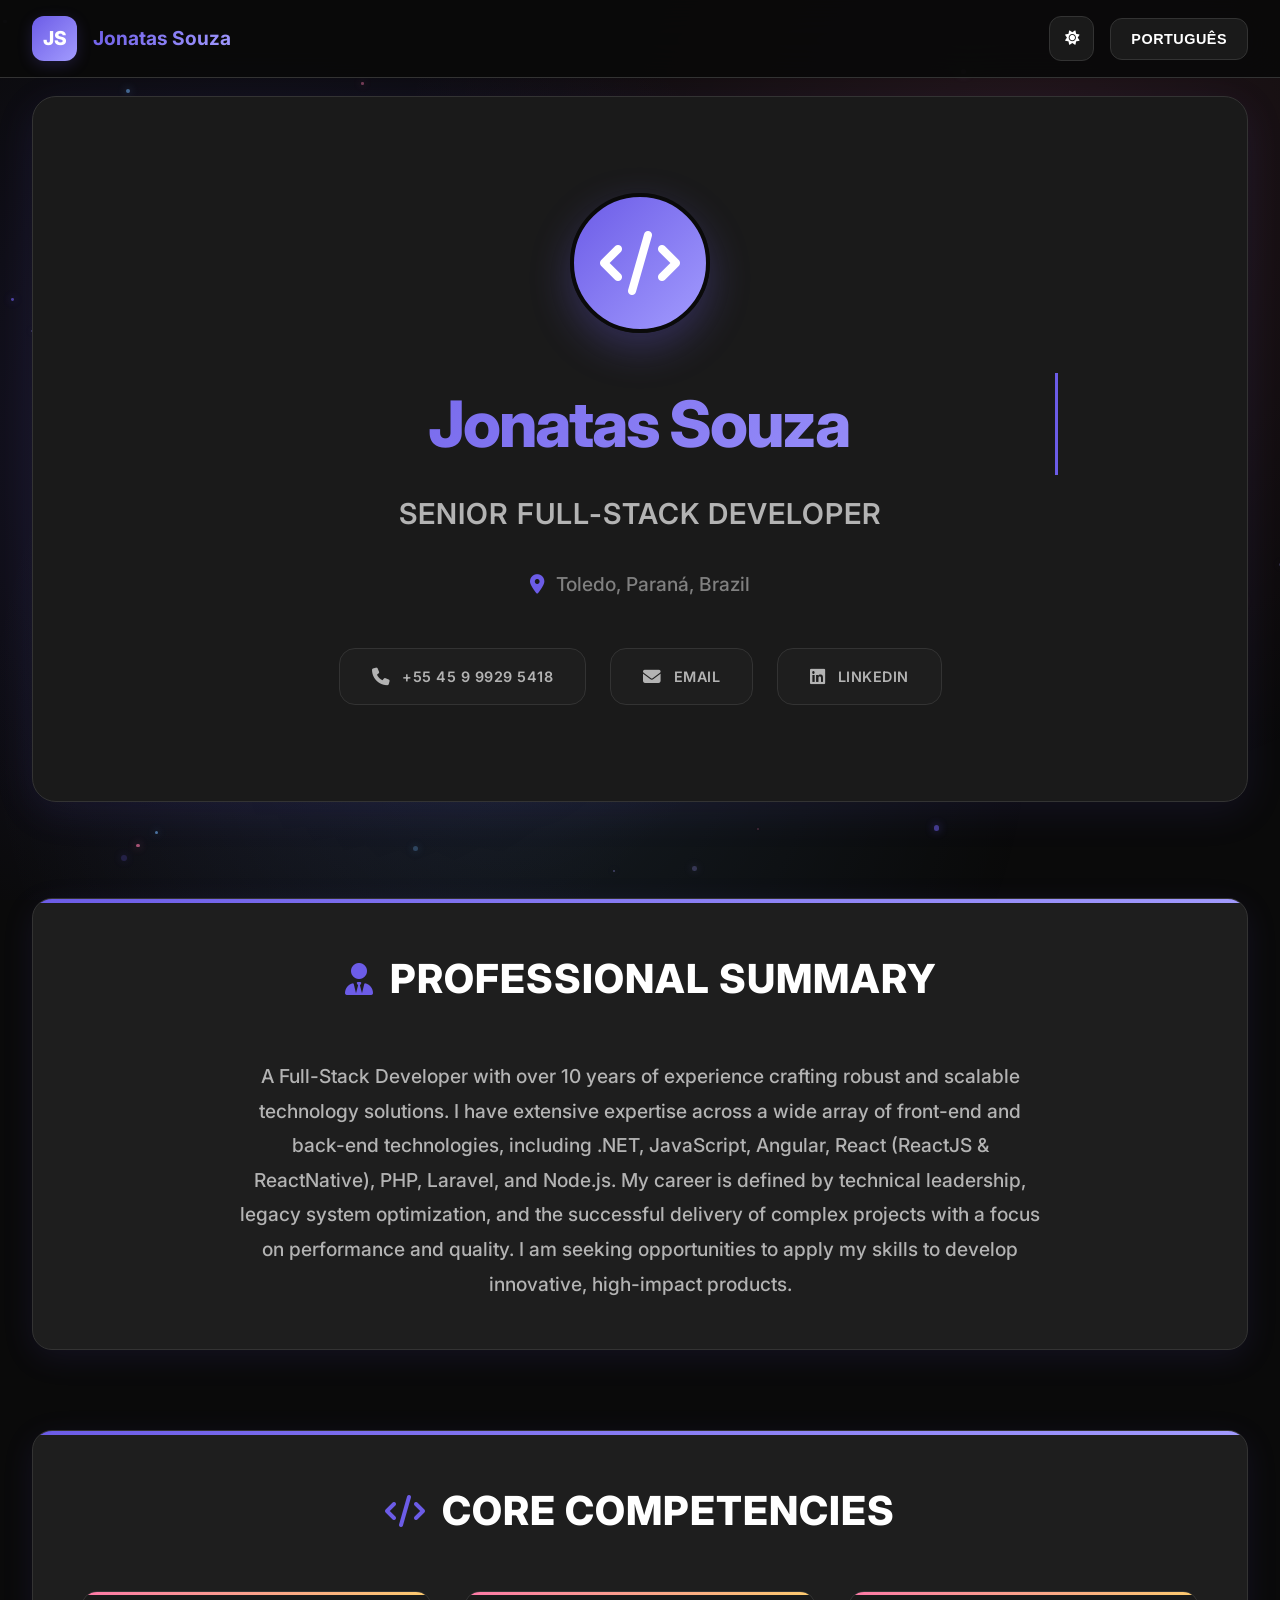
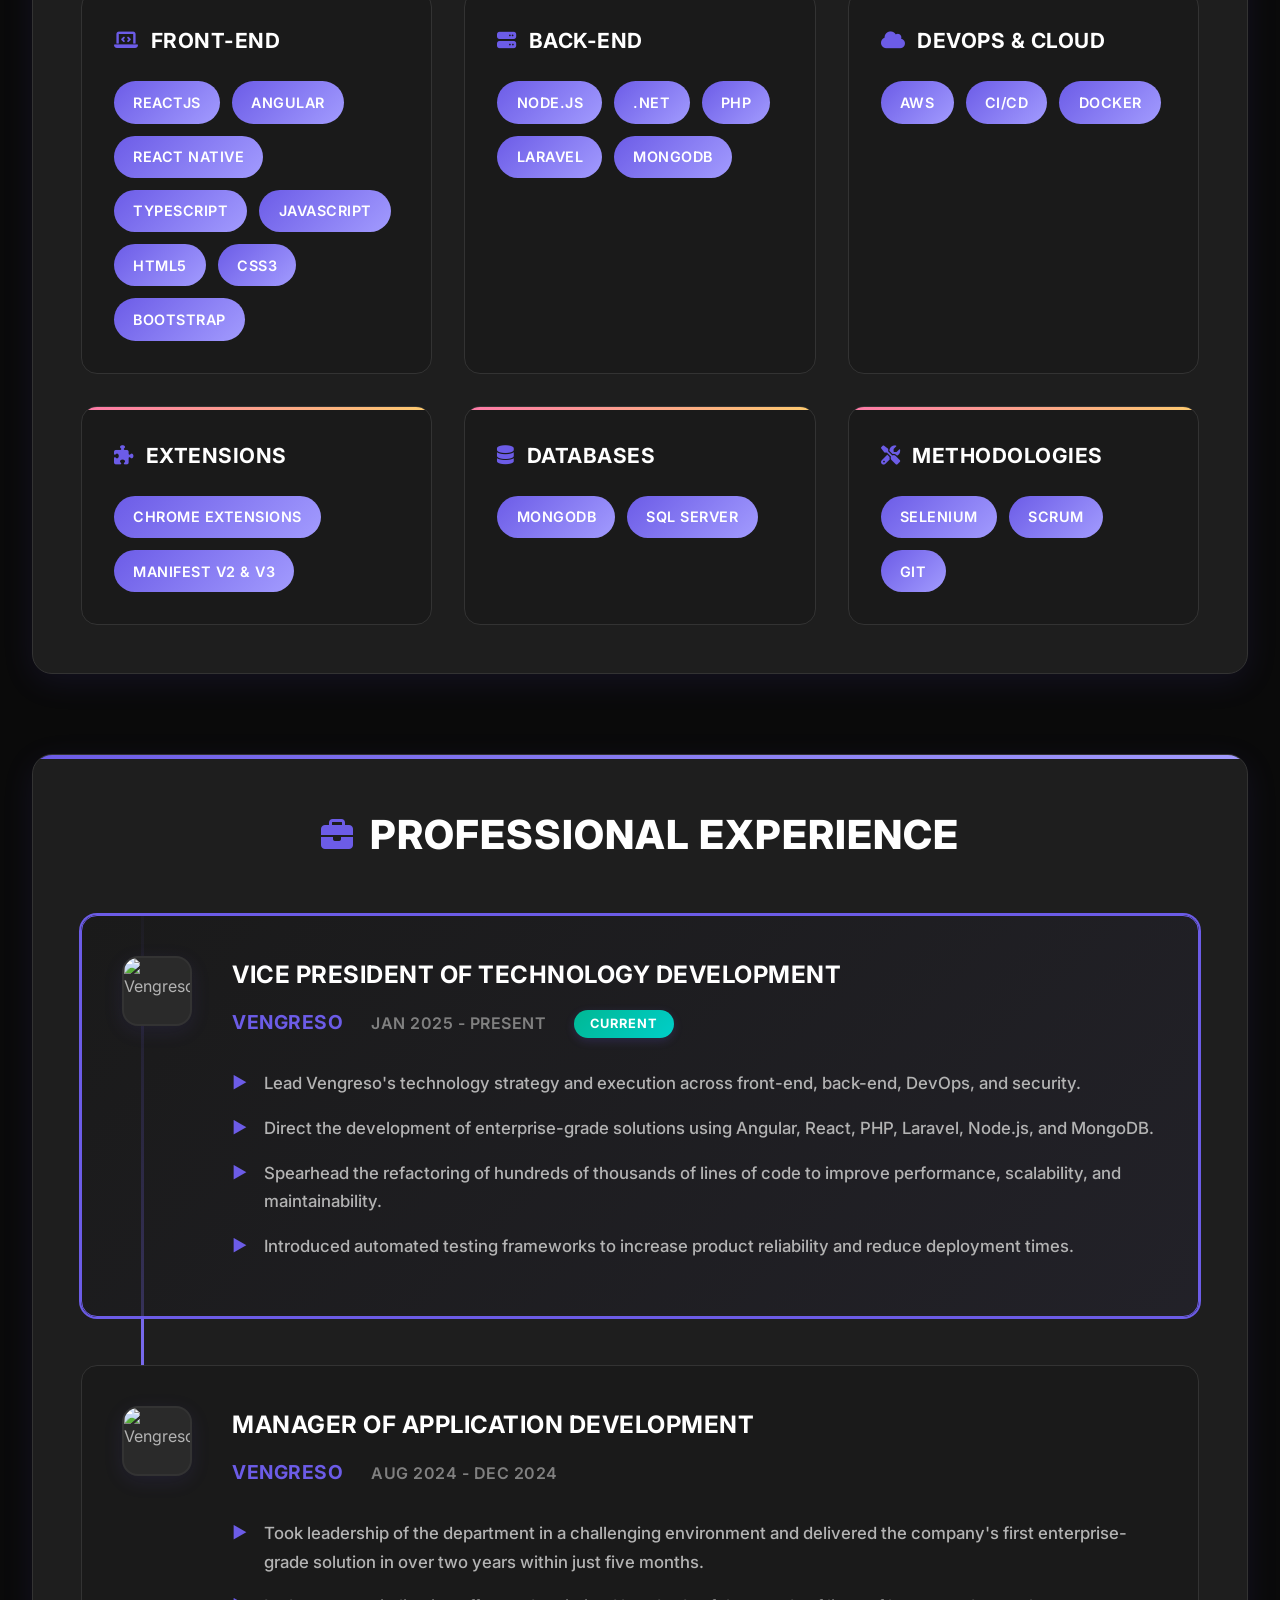
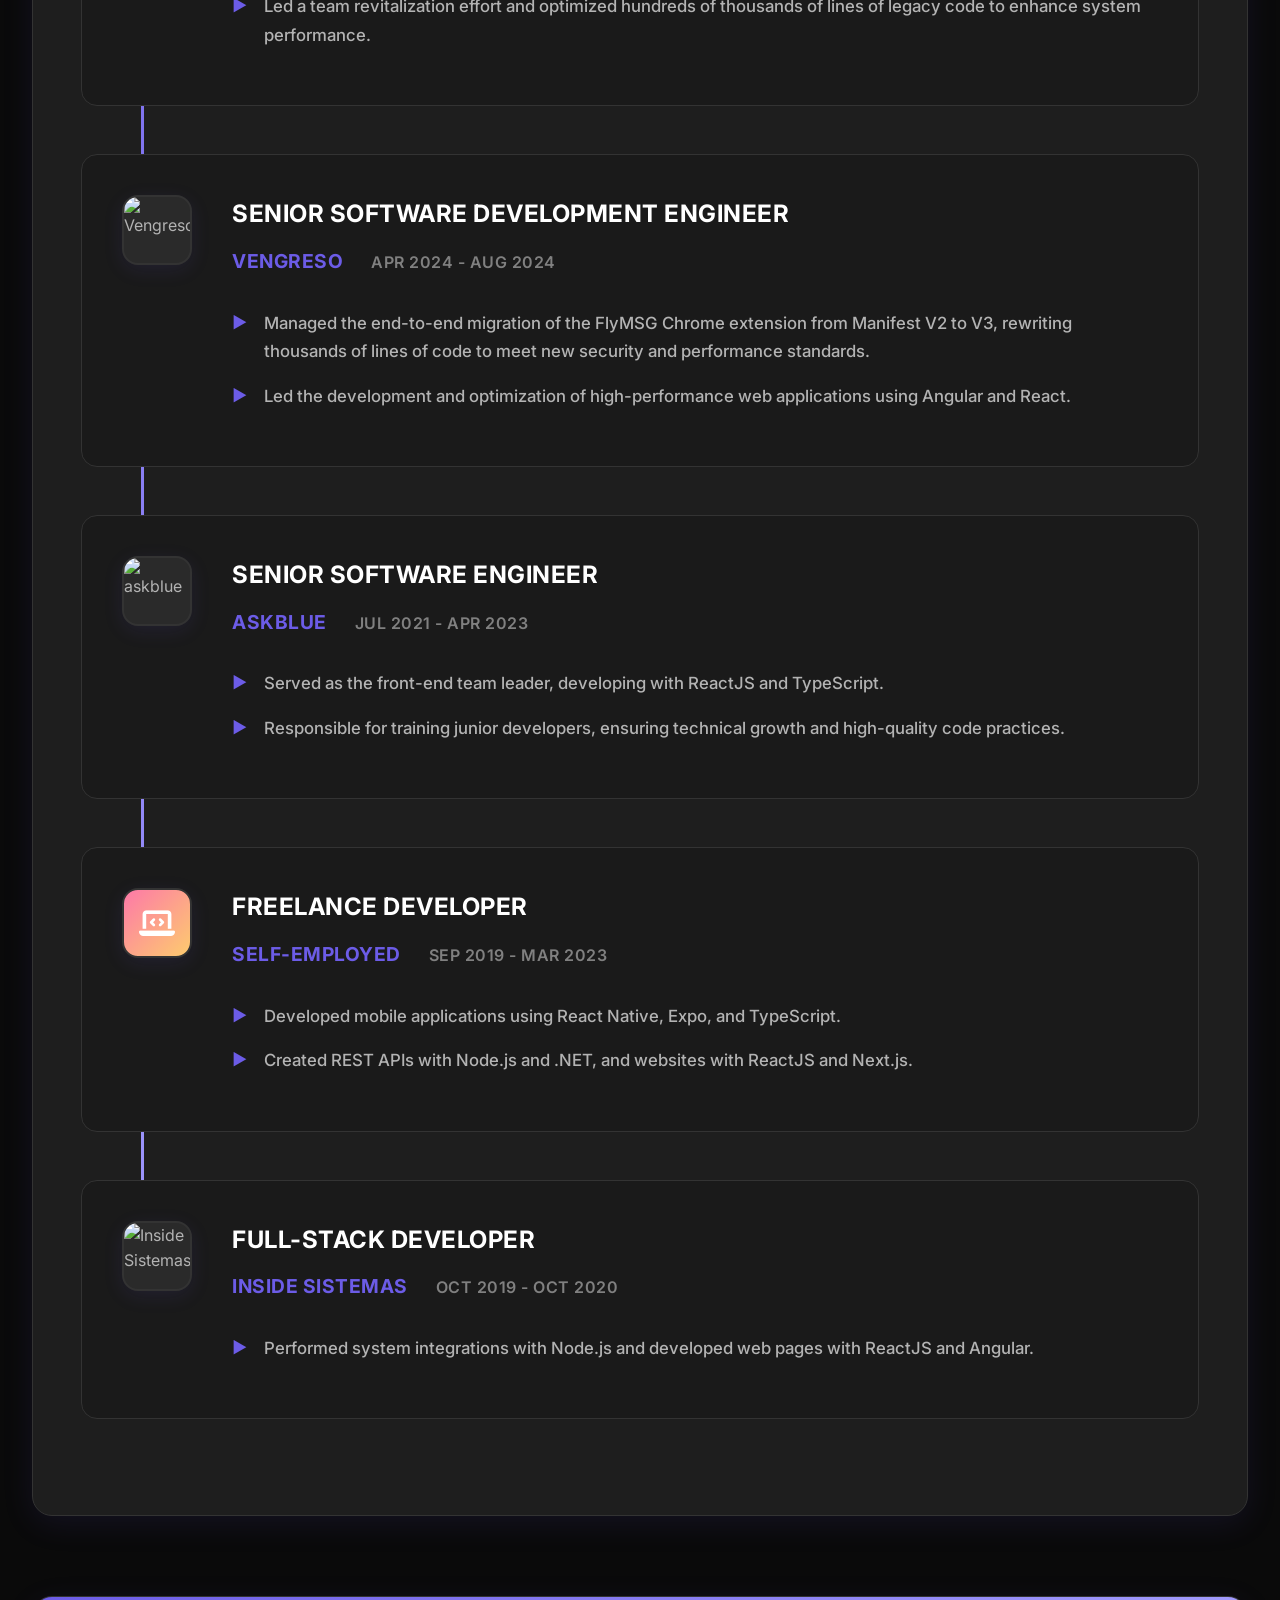
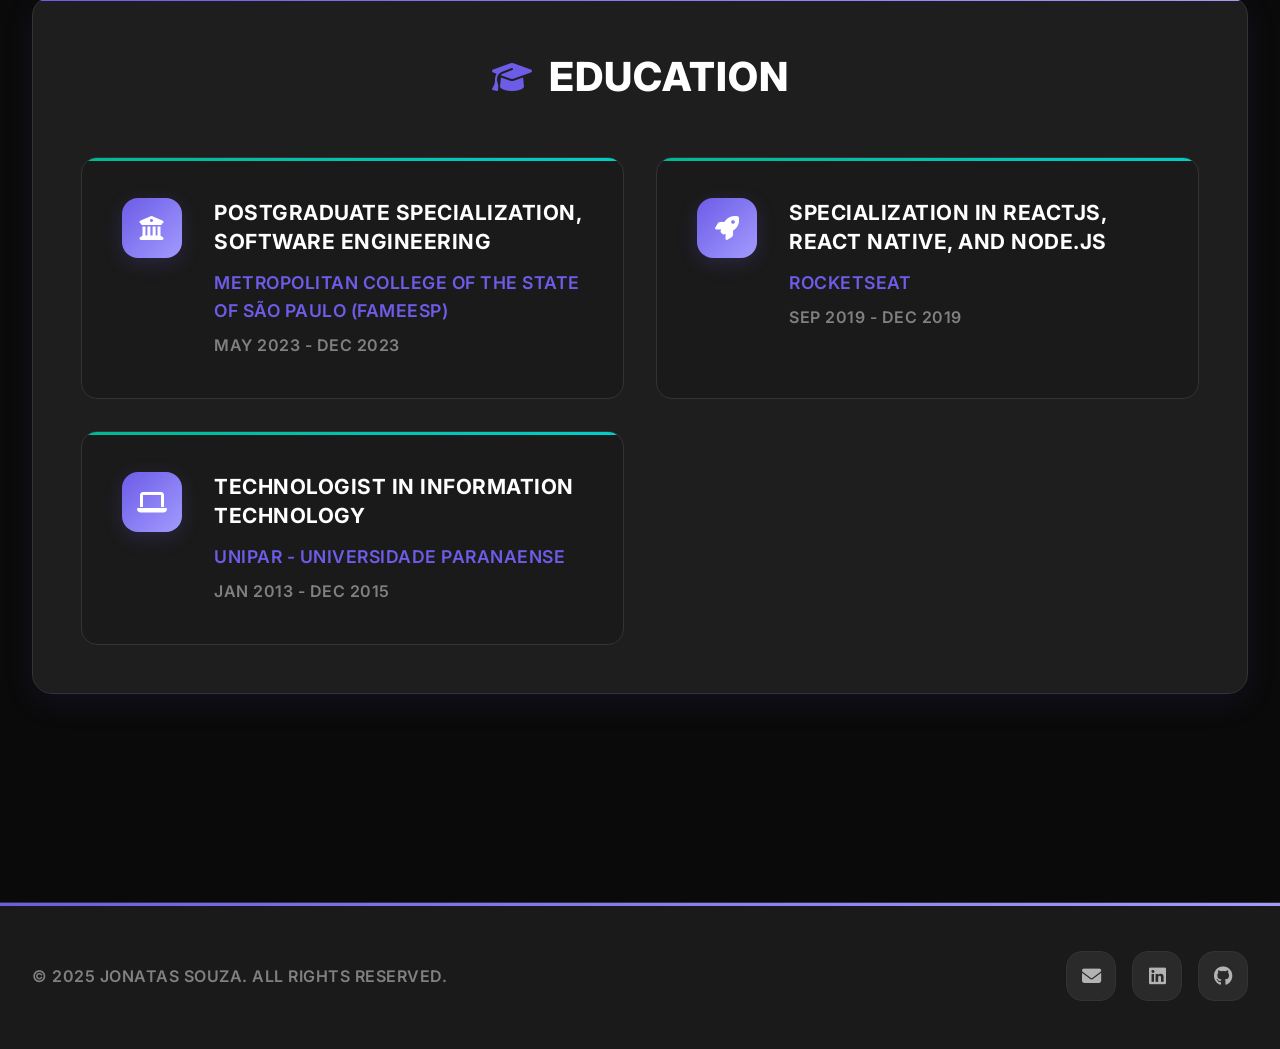
==== commit 0abc5f40: "Monster-Themed Professional Portfolio" ====
--- a/index.html
+++ b/index.html
@@ -8,11 +8,11 @@
     <link rel="stylesheet" href="https://cdnjs.cloudflare.com/ajax/libs/font-awesome/6.4.0/css/all.min.css" />
     <link rel="preconnect" href="https://fonts.googleapis.com">
     <link rel="preconnect" href="https://fonts.gstatic.com" crossorigin>
-    <link href="https://fonts.googleapis.com/css2?family=Inter:wght@300;400;500;600;700&display=swap" rel="stylesheet">
+    <link href="https://fonts.googleapis.com/css2?family=Inter:wght@300;400;500;600;700;800;900&display=swap" rel="stylesheet">
     <link rel="stylesheet" href="style.css" />
   </head>
 
-  <body>
+  <body data-theme="dark">
     <div class="background-pattern"></div>
     
     <nav class="navbar">
@@ -23,27 +23,27 @@
         </div>
         <div class="nav-controls">
           <button id="theme-toggle" class="theme-btn" aria-label="Toggle theme">
-            <i class="fas fa-moon"></i>
+            <i class="fas fa-sun"></i>
           </button>
-          <button id="lang-btn" class="lang-btn">English</button>
+          <button id="lang-btn" class="lang-btn">Português</button>
         </div>
       </div>
     </nav>
 
     <div class="container">
-      <div id="pt-version">
+      <div id="en-version">
         <header class="hero-section">
           <div class="hero-content">
             <div class="profile-image">
               <div class="profile-placeholder">
-                <i class="fas fa-user"></i>
+                <i class="fas fa-code"></i>
               </div>
             </div>
             <h1 class="hero-title">Jonatas Souza</h1>
-            <p class="hero-subtitle">Desenvolvedor Full-Stack Sênior</p>
+            <p class="hero-subtitle">Senior Full-Stack Developer</p>
             <div class="hero-location">
               <i class="fas fa-map-marker-alt"></i>
-              <span>Toledo, Paraná, Brasil</span>
+              <span>Toledo, Paraná, Brazil</span>
             </div>
             <div class="contact-info">
               <a href="tel:+5545999295418" class="contact-item">
@@ -52,7 +52,271 @@
               </a>
               <a href="mailto:jonatasfelipe2@hotmail.com" class="contact-item">
                 <i class="fas fa-envelope"></i>
-                <span>jonatasfelipe2@hotmail.com</span>
+                <span>Email</span>
+              </a>
+              <a href="http://www.linkedin.com/in/joonatassouza" target="_blank" class="contact-item">
+                <i class="fab fa-linkedin"></i>
+                <span>LinkedIn</span>
+              </a>
+            </div>
+          </div>
+        </header>
+
+        <section class="content-section">
+          <div class="section-header">
+            <h2><i class="fas fa-user-tie"></i> Professional Summary</h2>
+          </div>
+          <div class="section-content">
+            <p class="summary-text">
+              A Full-Stack Developer with over 10 years of experience crafting robust and scalable technology solutions. I
+              have extensive expertise across a wide array of front-end and back-end technologies, including .NET,
+              JavaScript, Angular, React (ReactJS & ReactNative), PHP, Laravel, and Node.js. My career is defined by
+              technical leadership, legacy system optimization, and the successful delivery of complex projects with a
+              focus on performance and quality. I am seeking opportunities to apply my skills to develop innovative,
+              high-impact products.
+            </p>
+          </div>
+        </section>
+
+        <section class="content-section">
+          <div class="section-header">
+            <h2><i class="fas fa-code"></i> Core Competencies</h2>
+          </div>
+          <div class="section-content">
+            <div class="skills-grid">
+              <div class="skill-category">
+                <h4><i class="fas fa-laptop-code"></i> Front-End</h4>
+                <div class="skill-tags">
+                  <span class="skill-tag">ReactJS</span>
+                  <span class="skill-tag">Angular</span>
+                  <span class="skill-tag">React Native</span>
+                  <span class="skill-tag">TypeScript</span>
+                  <span class="skill-tag">JavaScript</span>
+                  <span class="skill-tag">HTML5</span>
+                  <span class="skill-tag">CSS3</span>
+                  <span class="skill-tag">Bootstrap</span>
+                </div>
+              </div>
+              <div class="skill-category">
+                <h4><i class="fas fa-server"></i> Back-End</h4>
+                <div class="skill-tags">
+                  <span class="skill-tag">Node.js</span>
+                  <span class="skill-tag">.NET</span>
+                  <span class="skill-tag">PHP</span>
+                  <span class="skill-tag">Laravel</span>
+                  <span class="skill-tag">MongoDB</span>
+                </div>
+              </div>
+              <div class="skill-category">
+                <h4><i class="fas fa-cloud"></i> DevOps & Cloud</h4>
+                <div class="skill-tags">
+                  <span class="skill-tag">AWS</span>
+                  <span class="skill-tag">CI/CD</span>
+                  <span class="skill-tag">Docker</span>
+                </div>
+              </div>
+              <div class="skill-category">
+                <h4><i class="fas fa-puzzle-piece"></i> Extensions</h4>
+                <div class="skill-tags">
+                  <span class="skill-tag">Chrome Extensions</span>
+                  <span class="skill-tag">Manifest V2 & V3</span>
+                </div>
+              </div>
+              <div class="skill-category">
+                <h4><i class="fas fa-database"></i> Databases</h4>
+                <div class="skill-tags">
+                  <span class="skill-tag">MongoDB</span>
+                  <span class="skill-tag">SQL Server</span>
+                </div>
+              </div>
+              <div class="skill-category">
+                <h4><i class="fas fa-tools"></i> Methodologies</h4>
+                <div class="skill-tags">
+                  <span class="skill-tag">Selenium</span>
+                  <span class="skill-tag">Scrum</span>
+                  <span class="skill-tag">Git</span>
+                </div>
+              </div>
+            </div>
+          </div>
+        </section>
+
+        <section class="content-section">
+          <div class="section-header">
+            <h2><i class="fas fa-briefcase"></i> Professional Experience</h2>
+          </div>
+          <div class="section-content">
+            <div class="timeline">
+              <div class="job-card current">
+                <div class="company-logo">
+                  <img src="https://images.pexels.com/photos/3184291/pexels-photo-3184291.jpeg?auto=compress&cs=tinysrgb&w=100&h=100&fit=crop" alt="Vengreso" />
+                </div>
+                <div class="job-content">
+                  <div class="job-header">
+                    <h3>Vice President of Technology Development</h3>
+                    <span class="company">Vengreso</span>
+                    <span class="period">Jan 2025 - Present</span>
+                    <span class="current-badge">Current</span>
+                  </div>
+                  <ul class="achievements">
+                    <li>Lead Vengreso's technology strategy and execution across front-end, back-end, DevOps, and security.</li>
+                    <li>Direct the development of enterprise-grade solutions using Angular, React, PHP, Laravel, Node.js, and MongoDB.</li>
+                    <li>Spearhead the refactoring of hundreds of thousands of lines of code to improve performance, scalability, and maintainability.</li>
+                    <li>Introduced automated testing frameworks to increase product reliability and reduce deployment times.</li>
+                  </ul>
+                </div>
+              </div>
+
+              <div class="job-card">
+                <div class="company-logo">
+                  <img src="https://images.pexels.com/photos/3184291/pexels-photo-3184291.jpeg?auto=compress&cs=tinysrgb&w=100&h=100&fit=crop" alt="Vengreso" />
+                </div>
+                <div class="job-content">
+                  <div class="job-header">
+                    <h3>Manager of Application Development</h3>
+                    <span class="company">Vengreso</span>
+                    <span class="period">Aug 2024 - Dec 2024</span>
+                  </div>
+                  <ul class="achievements">
+                    <li>Took leadership of the department in a challenging environment and delivered the company's first enterprise-grade solution in over two years within just five months.</li>
+                    <li>Led a team revitalization effort and optimized hundreds of thousands of lines of legacy code to enhance system performance.</li>
+                  </ul>
+                </div>
+              </div>
+
+              <div class="job-card">
+                <div class="company-logo">
+                  <img src="https://images.pexels.com/photos/3184291/pexels-photo-3184291.jpeg?auto=compress&cs=tinysrgb&w=100&h=100&fit=crop" alt="Vengreso" />
+                </div>
+                <div class="job-content">
+                  <div class="job-header">
+                    <h3>Senior Software Development Engineer</h3>
+                    <span class="company">Vengreso</span>
+                    <span class="period">Apr 2024 - Aug 2024</span>
+                  </div>
+                  <ul class="achievements">
+                    <li>Managed the end-to-end migration of the FlyMSG Chrome extension from Manifest V2 to V3, rewriting thousands of lines of code to meet new security and performance standards.</li>
+                    <li>Led the development and optimization of high-performance web applications using Angular and React.</li>
+                  </ul>
+                </div>
+              </div>
+
+              <div class="job-card">
+                <div class="company-logo">
+                  <img src="https://images.pexels.com/photos/3184465/pexels-photo-3184465.jpeg?auto=compress&cs=tinysrgb&w=100&h=100&fit=crop" alt="askblue" />
+                </div>
+                <div class="job-content">
+                  <div class="job-header">
+                    <h3>Senior Software Engineer</h3>
+                    <span class="company">askblue</span>
+                    <span class="period">Jul 2021 - Apr 2023</span>
+                  </div>
+                  <ul class="achievements">
+                    <li>Served as the front-end team leader, developing with ReactJS and TypeScript.</li>
+                    <li>Responsible for training junior developers, ensuring technical growth and high-quality code practices.</li>
+                  </ul>
+                </div>
+              </div>
+
+              <div class="job-card">
+                <div class="company-logo freelance">
+                  <i class="fas fa-laptop-code"></i>
+                </div>
+                <div class="job-content">
+                  <div class="job-header">
+                    <h3>Freelance Developer</h3>
+                    <span class="company">Self-Employed</span>
+                    <span class="period">Sep 2019 - Mar 2023</span>
+                  </div>
+                  <ul class="achievements">
+                    <li>Developed mobile applications using React Native, Expo, and TypeScript.</li>
+                    <li>Created REST APIs with Node.js and .NET, and websites with ReactJS and Next.js.</li>
+                  </ul>
+                </div>
+              </div>
+
+              <div class="job-card">
+                <div class="company-logo">
+                  <img src="https://images.pexels.com/photos/3184339/pexels-photo-3184339.jpeg?auto=compress&cs=tinysrgb&w=100&h=100&fit=crop" alt="Inside Sistemas" />
+                </div>
+                <div class="job-content">
+                  <div class="job-header">
+                    <h3>Full-Stack Developer</h3>
+                    <span class="company">Inside Sistemas</span>
+                    <span class="period">Oct 2019 - Oct 2020</span>
+                  </div>
+                  <ul class="achievements">
+                    <li>Performed system integrations with Node.js and developed web pages with ReactJS and Angular.</li>
+                  </ul>
+                </div>
+              </div>
+            </div>
+          </div>
+        </section>
+
+        <section class="content-section">
+          <div class="section-header">
+            <h2><i class="fas fa-graduation-cap"></i> Education</h2>
+          </div>
+          <div class="section-content">
+            <div class="education-grid">
+              <div class="education-card">
+                <div class="education-icon">
+                  <i class="fas fa-university"></i>
+                </div>
+                <div class="education-content">
+                  <h4>Postgraduate Specialization, Software Engineering</h4>
+                  <p class="institution">Metropolitan College of the State of São Paulo (FAMEESP)</p>
+                  <p class="period">May 2023 - Dec 2023</p>
+                </div>
+              </div>
+              <div class="education-card">
+                <div class="education-icon">
+                  <i class="fas fa-rocket"></i>
+                </div>
+                <div class="education-content">
+                  <h4>Specialization in ReactJS, React Native, and Node.js</h4>
+                  <p class="institution">RocketSeat</p>
+                  <p class="period">Sep 2019 - Dec 2019</p>
+                </div>
+              </div>
+              <div class="education-card">
+                <div class="education-icon">
+                  <i class="fas fa-laptop"></i>
+                </div>
+                <div class="education-content">
+                  <h4>Technologist in Information Technology</h4>
+                  <p class="institution">UNIPAR - Universidade Paranaense</p>
+                  <p class="period">Jan 2013 - Dec 2015</p>
+                </div>
+              </div>
+            </div>
+          </div>
+        </section>
+      </div>
+
+      <div id="pt-version" style="display: none">
+        <header class="hero-section">
+          <div class="hero-content">
+            <div class="profile-image">
+              <div class="profile-placeholder">
+                <i class="fas fa-code"></i>
+              </div>
+            </div>
+            <h1 class="hero-title">Jonatas Souza</h1>
+            <p class="hero-subtitle">Desenvolvedor Full-Stack Sênior</p>
+            <div class="hero-location">
+              <i class="fas fa-map-marker-alt"></i>
+              <span>Toledo, Paraná, Brasil</span>
+            </div>
+            <div class="contact-info">
+              <a href="tel:+5545999295418" class="contact-item">
+                <i class="fas fa-phone"></i>
+                <span>+55 45 9 9929 5418</span>
+              </a>
+              <a href="mailto:jonatasfelipe2@hotmail.com" class="contact-item">
+                <i class="fas fa-envelope"></i>
+                <span>Email</span>
               </a>
               <a href="http://www.linkedin.com/in/joonatassouza" target="_blank" class="contact-item">
                 <i class="fab fa-linkedin"></i>
@@ -288,237 +552,6 @@
                   <h4>Tecnólogo em Análise e Desenvolvimento de Sistemas</h4>
                   <p class="institution">UNIPAR - Universidade Paranaense</p>
                   <p class="period">Jan 2013 - Dez 2015</p>
-                </div>
-              </div>
-            </div>
-          </div>
-        </section>
-      </div>
-
-      <div id="en-version" style="display: none">
-        <header class="hero-section">
-          <div class="hero-content">
-            <div class="profile-image">
-              <div class="profile-placeholder">
-                <i class="fas fa-user"></i>
-              </div>
-            </div>
-            <h1 class="hero-title">Jonatas Souza</h1>
-            <p class="hero-subtitle">Senior Full-Stack Developer</p>
-            <div class="hero-location">
-              <i class="fas fa-map-marker-alt"></i>
-              <span>Toledo, Paraná, Brazil</span>
-            </div>
-            <div class="contact-info">
-              <a href="tel:+5545999295418" class="contact-item">
-                <i class="fas fa-phone"></i>
-                <span>+55 45 9 9929 5418</span>
-              </a>
-              <a href="mailto:jonatasfelipe2@hotmail.com" class="contact-item">
-                <i class="fas fa-envelope"></i>
-                <span>jonatasfelipe2@hotmail.com</span>
-              </a>
-              <a href="http://www.linkedin.com/in/joonatassouza" target="_blank" class="contact-item">
-                <i class="fab fa-linkedin"></i>
-                <span>LinkedIn</span>
-              </a>
-            </div>
-          </div>
-        </header>
-
-        <section class="content-section">
-          <div class="section-header">
-            <h2><i class="fas fa-user-tie"></i> Professional Summary</h2>
-          </div>
-          <div class="section-content">
-            <p class="summary-text">
-              A Full-Stack Developer with over 10 years of experience crafting robust and scalable technology solutions. I
-              have extensive expertise across a wide array of front-end and back-end technologies, including .NET,
-              JavaScript, Angular, React (ReactJS & ReactNative), PHP, Laravel, and Node.js. My career is defined by
-              technical leadership, legacy system optimization, and the successful delivery of complex projects with a
-              focus on performance and quality. I am seeking opportunities to apply my skills to develop innovative,
-              high-impact products.
-            </p>
-          </div>
-        </section>
-
-        <section class="content-section">
-          <div class="section-header">
-            <h2><i class="fas fa-code"></i> Core Competencies</h2>
-          </div>
-          <div class="section-content">
-            <div class="skills-grid">
-              <div class="skill-category">
-                <h4><i class="fas fa-laptop-code"></i> Front-End</h4>
-                <div class="skill-tags">
-                  <span class="skill-tag">ReactJS</span>
-                  <span class="skill-tag">Angular</span>
-                  <span class="skill-tag">React Native</span>
-                  <span class="skill-tag">TypeScript</span>
-                  <span class="skill-tag">JavaScript</span>
-                  <span class="skill-tag">HTML5</span>
-                  <span class="skill-tag">CSS3</span>
-                  <span class="skill-tag">Bootstrap</span>
-                </div>
-              </div>
-              <div class="skill-category">
-                <h4><i class="fas fa-server"></i> Back-End</h4>
-                <div class="skill-tags">
-                  <span class="skill-tag">Node.js</span>
-                  <span class="skill-tag">.NET</span>
-                  <span class="skill-tag">PHP</span>
-                  <span class="skill-tag">Laravel</span>
-                  <span class="skill-tag">MongoDB</span>
-                </div>
-              </div>
-              <div class="skill-category">
-                <h4><i class="fas fa-cloud"></i> DevOps & Cloud</h4>
-                <div class="skill-tags">
-                  <span class="skill-tag">AWS</span>
-                  <span class="skill-tag">CI/CD</span>
-                  <span class="skill-tag">Docker</span>
-                </div>
-              </div>
-              <div class="skill-category">
-                <h4><i class="fas fa-puzzle-piece"></i> Extensions</h4>
-                <div class="skill-tags">
-                  <span class="skill-tag">Chrome Extensions</span>
-                  <span class="skill-tag">Manifest V2 & V3</span>
-                </div>
-              </div>
-              <div class="skill-category">
-                <h4><i class="fas fa-database"></i> Databases</h4>
-                <div class="skill-tags">
-                  <span class="skill-tag">MongoDB</span>
-                  <span class="skill-tag">SQL Server</span>
-                </div>
-              </div>
-              <div class="skill-category">
-                <h4><i class="fas fa-tools"></i> Methodologies</h4>
-                <div class="skill-tags">
-                  <span class="skill-tag">Selenium</span>
-                  <span class="skill-tag">Scrum</span>
-                  <span class="skill-tag">Git</span>
-                </div>
-              </div>
-            </div>
-          </div>
-        </section>
-
-        <section class="content-section">
-          <div class="section-header">
-            <h2><i class="fas fa-briefcase"></i> Professional Experience</h2>
-          </div>
-          <div class="section-content">
-            <div class="timeline">
-              <div class="job-card current">
-                <div class="company-logo">
-                  <img src="https://images.pexels.com/photos/3184291/pexels-photo-3184291.jpeg?auto=compress&cs=tinysrgb&w=100&h=100&fit=crop" alt="Vengreso" />
-                </div>
-                <div class="job-content">
-                  <div class="job-header">
-                    <h3>Vice President of Technology Development</h3>
-                    <span class="company">Vengreso</span>
-                    <span class="period">Jan 2025 - Present</span>
-                    <span class="current-badge">Current</span>
-                  </div>
-                  <ul class="achievements">
-                    <li>Lead Vengreso's technology strategy and execution across front-end, back-end, DevOps, and security.</li>
-                    <li>Direct the development of enterprise-grade solutions using Angular, React, PHP, Laravel, Node.js, and MongoDB.</li>
-                    <li>Spearhead the refactoring of hundreds of thousands of lines of code to improve performance, scalability, and maintainability.</li>
-                    <li>Introduced automated testing frameworks to increase product reliability and reduce deployment times.</li>
-                  </ul>
-                </div>
-              </div>
-
-              <div class="job-card">
-                <div class="company-logo">
-                  <img src="https://images.pexels.com/photos/3184291/pexels-photo-3184291.jpeg?auto=compress&cs=tinysrgb&w=100&h=100&fit=crop" alt="Vengreso" />
-                </div>
-                <div class="job-content">
-                  <div class="job-header">
-                    <h3>Manager of Application Development</h3>
-                    <span class="company">Vengreso</span>
-                    <span class="period">Aug 2024 - Dec 2024</span>
-                  </div>
-                  <ul class="achievements">
-                    <li>Took leadership of the department in a challenging environment and delivered the company's first enterprise-grade solution in over two years within just five months.</li>
-                    <li>Led a team revitalization effort and optimized hundreds of thousands of lines of legacy code to enhance system performance.</li>
-                  </ul>
-                </div>
-              </div>
-
-              <div class="job-card">
-                <div class="company-logo">
-                  <img src="https://images.pexels.com/photos/3184291/pexels-photo-3184291.jpeg?auto=compress&cs=tinysrgb&w=100&h=100&fit=crop" alt="Vengreso" />
-                </div>
-                <div class="job-content">
-                  <div class="job-header">
-                    <h3>Senior Software Development Engineer</h3>
-                    <span class="company">Vengreso</span>
-                    <span class="period">Apr 2024 - Aug 2024</span>
-                  </div>
-                  <ul class="achievements">
-                    <li>Managed the end-to-end migration of the FlyMSG Chrome extension from Manifest V2 to V3, rewriting thousands of lines of code to meet new security and performance standards.</li>
-                    <li>Led the development and optimization of high-performance web applications using Angular and React.</li>
-                  </ul>
-                </div>
-              </div>
-
-              <div class="job-card">
-                <div class="company-logo">
-                  <img src="https://images.pexels.com/photos/3184465/pexels-photo-3184465.jpeg?auto=compress&cs=tinysrgb&w=100&h=100&fit=crop" alt="askblue" />
-                </div>
-                <div class="job-content">
-                  <div class="job-header">
-                    <h3>Senior Software Engineer</h3>
-                    <span class="company">askblue</span>
-                    <span class="period">Jul 2021 - Apr 2023</span>
-                  </div>
-                  <ul class="achievements">
-                    <li>Served as the front-end team leader, developing with ReactJS and TypeScript.</li>
-                    <li>Responsible for training junior developers, ensuring technical growth and high-quality code practices.</li>
-                  </ul>
-                </div>
-              </div>
-            </div>
-          </div>
-        </section>
-
-        <section class="content-section">
-          <div class="section-header">
-            <h2><i class="fas fa-graduation-cap"></i> Education</h2>
-          </div>
-          <div class="section-content">
-            <div class="education-grid">
-              <div class="education-card">
-                <div class="education-icon">
-                  <i class="fas fa-university"></i>
-                </div>
-                <div class="education-content">
-                  <h4>Postgraduate Specialization, Software Engineering</h4>
-                  <p class="institution">Metropolitan College of the State of São Paulo (FAMEESP)</p>
-                  <p class="period">May 2023 - Dec 2023</p>
-                </div>
-              </div>
-              <div class="education-card">
-                <div class="education-icon">
-                  <i class="fas fa-rocket"></i>
-                </div>
-                <div class="education-content">
-                  <h4>Specialization in ReactJS, React Native, and Node.js</h4>
-                  <p class="institution">RocketSeat</p>
-                  <p class="period">Sep 2019 - Dec 2019</p>
-                </div>
-              </div>
-              <div class="education-card">
-                <div class="education-icon">
-                  <i class="fas fa-laptop"></i>
-                </div>
-                <div class="education-content">
-                  <h4>Technologist in Information Technology</h4>
-                  <p class="institution">UNIPAR - Universidade Paranaense</p>
-                  <p class="period">Jan 2013 - Dec 2015</p>
                 </div>
               </div>
             </div>
--- a/style.css
+++ b/style.css
@@ -1,40 +1,46 @@
 :root {
+  /* Monster-inspired Dark Theme (Primary) */
+  --bg-primary: #0a0a0a;
+  --bg-secondary: #1a1a1a;
+  --bg-tertiary: #2a2a2a;
+  --bg-card: #1e1e1e;
+  --text-primary: #ffffff;
+  --text-secondary: #b3b3b3;
+  --text-muted: #808080;
+  --accent-primary: #6c5ce7;
+  --accent-secondary: #a29bfe;
+  --accent-tertiary: #fd79a8;
+  --border-color: #333333;
+  --shadow-light: rgba(108, 92, 231, 0.1);
+  --shadow-medium: rgba(108, 92, 231, 0.2);
+  --shadow-heavy: rgba(108, 92, 231, 0.3);
+  --gradient-primary: linear-gradient(135deg, #6c5ce7 0%, #a29bfe 100%);
+  --gradient-secondary: linear-gradient(135deg, #fd79a8 0%, #fdcb6e 100%);
+  --gradient-accent: linear-gradient(135deg, #00b894 0%, #00cec9 100%);
+  --success-color: #00b894;
+  --warning-color: #fdcb6e;
+  --error-color: #e84393;
+  --monster-purple: #6c5ce7;
+  --monster-blue: #74b9ff;
+  --monster-pink: #fd79a8;
+}
+
+[data-theme="light"] {
   /* Light theme colors */
   --bg-primary: #ffffff;
-  --bg-secondary: #f8fafc;
-  --bg-tertiary: #f1f5f9;
-  --text-primary: #1e293b;
-  --text-secondary: #64748b;
-  --text-muted: #94a3b8;
-  --accent-primary: #3b82f6;
-  --accent-secondary: #1d4ed8;
-  --border-color: #e2e8f0;
-  --shadow-light: rgba(0, 0, 0, 0.05);
-  --shadow-medium: rgba(0, 0, 0, 0.1);
-  --shadow-heavy: rgba(0, 0, 0, 0.15);
-  --gradient-primary: linear-gradient(135deg, #667eea 0%, #764ba2 100%);
-  --gradient-secondary: linear-gradient(135deg, #f093fb 0%, #f5576c 100%);
-  --success-color: #10b981;
-  --warning-color: #f59e0b;
-  --error-color: #ef4444;
-}
-
-[data-theme="dark"] {
-  /* Dark theme colors */
-  --bg-primary: #0f172a;
-  --bg-secondary: #1e293b;
-  --bg-tertiary: #334155;
-  --text-primary: #f1f5f9;
-  --text-secondary: #cbd5e1;
-  --text-muted: #94a3b8;
-  --accent-primary: #60a5fa;
-  --accent-secondary: #3b82f6;
-  --border-color: #475569;
-  --shadow-light: rgba(0, 0, 0, 0.2);
-  --shadow-medium: rgba(0, 0, 0, 0.3);
-  --shadow-heavy: rgba(0, 0, 0, 0.4);
-  --gradient-primary: linear-gradient(135deg, #4f46e5 0%, #7c3aed 100%);
-  --gradient-secondary: linear-gradient(135deg, #06b6d4 0%, #3b82f6 100%);
+  --bg-secondary: #f8f9fa;
+  --bg-tertiary: #e9ecef;
+  --bg-card: #ffffff;
+  --text-primary: #2d3436;
+  --text-secondary: #636e72;
+  --text-muted: #b2bec3;
+  --accent-primary: #6c5ce7;
+  --accent-secondary: #a29bfe;
+  --accent-tertiary: #fd79a8;
+  --border-color: #ddd;
+  --shadow-light: rgba(108, 92, 231, 0.1);
+  --shadow-medium: rgba(108, 92, 231, 0.15);
+  --shadow-heavy: rgba(108, 92, 231, 0.25);
 }
 
 * {
@@ -63,9 +69,9 @@
   width: 100%;
   height: 100%;
   background: 
-    radial-gradient(circle at 20% 50%, rgba(59, 130, 246, 0.1) 0%, transparent 50%),
-    radial-gradient(circle at 80% 20%, rgba(139, 92, 246, 0.1) 0%, transparent 50%),
-    radial-gradient(circle at 40% 80%, rgba(16, 185, 129, 0.1) 0%, transparent 50%);
+    radial-gradient(circle at 20% 50%, rgba(108, 92, 231, 0.15) 0%, transparent 50%),
+    radial-gradient(circle at 80% 20%, rgba(253, 121, 168, 0.1) 0%, transparent 50%),
+    radial-gradient(circle at 40% 80%, rgba(116, 185, 255, 0.1) 0%, transparent 50%);
   z-index: -1;
   pointer-events: none;
 }
@@ -76,19 +82,19 @@
   top: 0;
   left: 0;
   right: 0;
-  background: rgba(255, 255, 255, 0.95);
-  backdrop-filter: blur(10px);
+  background: rgba(10, 10, 10, 0.95);
+  backdrop-filter: blur(20px);
   border-bottom: 1px solid var(--border-color);
   z-index: 1000;
   transition: all 0.3s ease;
 }
 
-[data-theme="dark"] .navbar {
-  background: rgba(15, 23, 42, 0.95);
+[data-theme="light"] .navbar {
+  background: rgba(255, 255, 255, 0.95);
 }
 
 .nav-container {
-  max-width: 1200px;
+  max-width: 1400px;
   margin: 0 auto;
   padding: 1rem 2rem;
   display: flex;
@@ -99,22 +105,31 @@
 .nav-brand {
   display: flex;
   align-items: center;
-  gap: 0.75rem;
-  font-weight: 600;
+  gap: 1rem;
+  font-weight: 700;
   color: var(--text-primary);
 }
 
 .brand-icon {
-  width: 40px;
-  height: 40px;
-  background: var(--gradient-primary);
-  border-radius: 50%;
+  width: 45px;
+  height: 45px;
+  background: var(--gradient-primary);
+  border-radius: 12px;
   display: flex;
   align-items: center;
   justify-content: center;
   color: white;
-  font-weight: 700;
-  font-size: 1.1rem;
+  font-weight: 800;
+  font-size: 1.2rem;
+  box-shadow: 0 4px 15px var(--shadow-medium);
+}
+
+.brand-text {
+  font-size: 1.2rem;
+  background: var(--gradient-primary);
+  -webkit-background-clip: text;
+  -webkit-text-fill-color: transparent;
+  background-clip: text;
 }
 
 .nav-controls {
@@ -124,36 +139,40 @@
 }
 
 .theme-btn, .lang-btn {
-  padding: 0.5rem 1rem;
+  padding: 0.75rem 1.25rem;
   border: 1px solid var(--border-color);
   background: var(--bg-secondary);
   color: var(--text-primary);
-  border-radius: 8px;
+  border-radius: 12px;
   cursor: pointer;
   font-size: 0.9rem;
-  font-weight: 500;
+  font-weight: 600;
   transition: all 0.3s ease;
   display: flex;
   align-items: center;
   gap: 0.5rem;
+  text-transform: uppercase;
+  letter-spacing: 0.5px;
 }
 
 .theme-btn:hover, .lang-btn:hover {
-  background: var(--bg-tertiary);
-  transform: translateY(-1px);
+  background: var(--accent-primary);
+  color: white;
+  transform: translateY(-2px);
+  box-shadow: 0 5px 20px var(--shadow-medium);
 }
 
 .theme-btn {
-  padding: 0.5rem;
-  width: 40px;
-  height: 40px;
-  border-radius: 50%;
+  padding: 0.75rem;
+  width: 45px;
+  height: 45px;
+  border-radius: 12px;
   justify-content: center;
 }
 
 /* Container */
 .container {
-  max-width: 1200px;
+  max-width: 1400px;
   margin: 0 auto;
   padding: 6rem 2rem 2rem;
   min-height: 100vh;
@@ -162,23 +181,28 @@
 /* Hero Section */
 .hero-section {
   text-align: center;
-  padding: 4rem 0;
-  margin-bottom: 4rem;
+  padding: 6rem 0;
+  margin-bottom: 6rem;
   position: relative;
+  background: var(--bg-secondary);
+  border-radius: 24px;
+  border: 1px solid var(--border-color);
+  box-shadow: 0 10px 40px var(--shadow-light);
 }
 
 .hero-content {
-  max-width: 800px;
+  max-width: 900px;
   margin: 0 auto;
+  padding: 0 2rem;
 }
 
 .profile-image {
-  margin-bottom: 2rem;
+  margin-bottom: 2.5rem;
 }
 
 .profile-placeholder {
-  width: 120px;
-  height: 120px;
+  width: 140px;
+  height: 140px;
   background: var(--gradient-primary);
   border-radius: 50%;
   display: flex;
@@ -186,101 +210,135 @@
   justify-content: center;
   margin: 0 auto;
   color: white;
-  font-size: 3rem;
-  box-shadow: 0 10px 30px var(--shadow-medium);
-  transition: transform 0.3s ease;
+  font-size: 4rem;
+  box-shadow: 0 15px 40px var(--shadow-heavy);
+  transition: all 0.4s ease;
+  border: 4px solid var(--bg-primary);
 }
 
 .profile-placeholder:hover {
-  transform: scale(1.05);
+  transform: scale(1.1) rotate(5deg);
+  box-shadow: 0 20px 60px var(--shadow-heavy);
 }
 
 .hero-title {
-  font-size: 3.5rem;
-  font-weight: 700;
+  font-size: 4rem;
+  font-weight: 800;
   margin-bottom: 1rem;
   background: var(--gradient-primary);
   -webkit-background-clip: text;
   -webkit-text-fill-color: transparent;
   background-clip: text;
+  letter-spacing: -2px;
 }
 
 .hero-subtitle {
-  font-size: 1.5rem;
+  font-size: 1.8rem;
   color: var(--text-secondary);
-  margin-bottom: 1.5rem;
+  margin-bottom: 2rem;
+  font-weight: 600;
+  text-transform: uppercase;
+  letter-spacing: 1px;
+}
+
+.hero-location {
+  display: flex;
+  align-items: center;
+  justify-content: center;
+  gap: 0.75rem;
+  color: var(--text-muted);
+  margin-bottom: 3rem;
+  font-size: 1.2rem;
   font-weight: 500;
 }
 
-.hero-location {
-  display: flex;
-  align-items: center;
+.hero-location i {
+  color: var(--accent-primary);
+}
+
+.contact-info {
+  display: flex;
   justify-content: center;
-  gap: 0.5rem;
-  color: var(--text-muted);
-  margin-bottom: 2rem;
-  font-size: 1.1rem;
-}
-
-.contact-info {
-  display: flex;
-  justify-content: center;
-  gap: 2rem;
+  gap: 1.5rem;
   flex-wrap: wrap;
 }
 
 .contact-item {
   display: flex;
   align-items: center;
-  gap: 0.5rem;
+  gap: 0.75rem;
   color: var(--text-secondary);
   text-decoration: none;
-  padding: 0.75rem 1.5rem;
-  background: var(--bg-secondary);
-  border-radius: 50px;
-  transition: all 0.3s ease;
+  padding: 1rem 2rem;
+  background: var(--bg-card);
+  border-radius: 16px;
+  transition: all 0.4s ease;
   border: 1px solid var(--border-color);
+  font-weight: 600;
+  text-transform: uppercase;
+  letter-spacing: 0.5px;
+  font-size: 0.9rem;
 }
 
 .contact-item:hover {
-  background: var(--accent-primary);
+  background: var(--gradient-primary);
   color: white;
-  transform: translateY(-2px);
-  box-shadow: 0 5px 15px var(--shadow-medium);
+  transform: translateY(-4px);
+  box-shadow: 0 10px 30px var(--shadow-medium);
+}
+
+.contact-item i {
+  font-size: 1.1rem;
 }
 
 /* Content Sections */
 .content-section {
-  margin-bottom: 4rem;
-  background: var(--bg-secondary);
-  border-radius: 16px;
-  padding: 2.5rem;
-  box-shadow: 0 4px 20px var(--shadow-light);
+  margin-bottom: 5rem;
+  background: var(--bg-card);
+  border-radius: 20px;
+  padding: 3rem;
+  box-shadow: 0 8px 32px var(--shadow-light);
   border: 1px solid var(--border-color);
-  transition: all 0.3s ease;
+  transition: all 0.4s ease;
+  position: relative;
+  overflow: hidden;
+}
+
+.content-section::before {
+  content: '';
+  position: absolute;
+  top: 0;
+  left: 0;
+  right: 0;
+  height: 4px;
+  background: var(--gradient-primary);
 }
 
 .content-section:hover {
-  transform: translateY(-2px);
-  box-shadow: 0 8px 30px var(--shadow-medium);
+  transform: translateY(-4px);
+  box-shadow: 0 15px 50px var(--shadow-medium);
 }
 
 .section-header {
-  margin-bottom: 2rem;
+  margin-bottom: 3rem;
+  text-align: center;
 }
 
 .section-header h2 {
-  font-size: 2rem;
-  font-weight: 600;
+  font-size: 2.5rem;
+  font-weight: 800;
   color: var(--text-primary);
   display: flex;
   align-items: center;
+  justify-content: center;
   gap: 1rem;
+  text-transform: uppercase;
+  letter-spacing: 1px;
 }
 
 .section-header h2 i {
   color: var(--accent-primary);
-  font-size: 1.5rem;
+  font-size: 2rem;
 }
 
 .section-content {
@@ -288,64 +346,87 @@
 }
 
 .summary-text {
-  font-size: 1.1rem;
+  font-size: 1.2rem;
   line-height: 1.8;
-  text-align: justify;
+  text-align: center;
+  max-width: 800px;
+  margin: 0 auto;
+  font-weight: 500;
 }
 
 /* Skills Grid */
 .skills-grid {
   display: grid;
-  grid-template-columns: repeat(auto-fit, minmax(300px, 1fr));
+  grid-template-columns: repeat(auto-fit, minmax(350px, 1fr));
   gap: 2rem;
 }
 
 .skill-category {
-  background: var(--bg-primary);
-  padding: 1.5rem;
-  border-radius: 12px;
+  background: var(--bg-secondary);
+  padding: 2rem;
+  border-radius: 16px;
   border: 1px solid var(--border-color);
-  transition: all 0.3s ease;
+  transition: all 0.4s ease;
+  position: relative;
+  overflow: hidden;
+}
+
+.skill-category::before {
+  content: '';
+  position: absolute;
+  top: 0;
+  left: 0;
+  right: 0;
+  height: 3px;
+  background: var(--gradient-secondary);
 }
 
 .skill-category:hover {
-  transform: translateY(-2px);
-  box-shadow: 0 5px 15px var(--shadow-light);
+  transform: translateY(-4px);
+  box-shadow: 0 10px 30px var(--shadow-light);
+  border-color: var(--accent-primary);
 }
 
 .skill-category h4 {
   color: var(--text-primary);
-  margin-bottom: 1rem;
-  font-size: 1.1rem;
-  font-weight: 600;
-  display: flex;
-  align-items: center;
-  gap: 0.5rem;
+  margin-bottom: 1.5rem;
+  font-size: 1.3rem;
+  font-weight: 700;
+  display: flex;
+  align-items: center;
+  gap: 0.75rem;
+  text-transform: uppercase;
+  letter-spacing: 0.5px;
 }
 
 .skill-category h4 i {
   color: var(--accent-primary);
+  font-size: 1.2rem;
 }
 
 .skill-tags {
   display: flex;
   flex-wrap: wrap;
-  gap: 0.5rem;
+  gap: 0.75rem;
 }
 
 .skill-tag {
-  background: var(--accent-primary);
+  background: var(--gradient-primary);
   color: white;
-  padding: 0.4rem 0.8rem;
-  border-radius: 20px;
-  font-size: 0.85rem;
-  font-weight: 500;
+  padding: 0.6rem 1.2rem;
+  border-radius: 25px;
+  font-size: 0.9rem;
+  font-weight: 600;
   transition: all 0.3s ease;
+  text-transform: uppercase;
+  letter-spacing: 0.5px;
+  cursor: pointer;
 }
 
 .skill-tag:hover {
-  background: var(--accent-secondary);
+  background: var(--gradient-secondary);
   transform: scale(1.05);
+  box-shadow: 0 5px 15px var(--shadow-medium);
 }
 
 /* Timeline */
@@ -356,39 +437,42 @@
 .timeline::before {
   content: '';
   position: absolute;
-  left: 50px;
+  left: 60px;
   top: 0;
   bottom: 0;
-  width: 2px;
-  background: var(--border-color);
+  width: 3px;
+  background: var(--gradient-primary);
+  border-radius: 2px;
 }
 
 .job-card {
   display: flex;
-  gap: 2rem;
+  gap: 2.5rem;
   margin-bottom: 3rem;
   position: relative;
-  background: var(--bg-primary);
-  padding: 2rem;
-  border-radius: 12px;
+  background: var(--bg-secondary);
+  padding: 2.5rem;
+  border-radius: 16px;
   border: 1px solid var(--border-color);
-  transition: all 0.3s ease;
+  transition: all 0.4s ease;
 }
 
 .job-card:hover {
-  transform: translateX(5px);
-  box-shadow: 0 5px 20px var(--shadow-light);
+  transform: translateX(8px);
+  box-shadow: 0 10px 40px var(--shadow-light);
+  border-color: var(--accent-primary);
 }
 
 .job-card.current {
   border-color: var(--accent-primary);
-  box-shadow: 0 0 0 1px var(--accent-primary);
+  box-shadow: 0 0 0 2px var(--accent-primary);
+  background: linear-gradient(135deg, var(--bg-secondary) 0%, rgba(108, 92, 231, 0.05) 100%);
 }
 
 .company-logo {
-  width: 60px;
-  height: 60px;
-  border-radius: 12px;
+  width: 70px;
+  height: 70px;
+  border-radius: 16px;
   overflow: hidden;
   flex-shrink: 0;
   background: var(--bg-tertiary);
@@ -397,6 +481,8 @@
   justify-content: center;
   position: relative;
   z-index: 1;
+  border: 2px solid var(--border-color);
+  box-shadow: 0 5px 20px var(--shadow-light);
 }
 
 .company-logo img {
@@ -408,7 +494,7 @@
 .company-logo.freelance {
   background: var(--gradient-secondary);
   color: white;
-  font-size: 1.5rem;
+  font-size: 1.8rem;
 }
 
 .job-content {
@@ -416,38 +502,46 @@
 }
 
 .job-header {
-  margin-bottom: 1.5rem;
+  margin-bottom: 2rem;
 }
 
 .job-header h3 {
-  font-size: 1.3rem;
-  font-weight: 600;
+  font-size: 1.5rem;
+  font-weight: 700;
   color: var(--text-primary);
-  margin-bottom: 0.5rem;
+  margin-bottom: 0.75rem;
+  text-transform: uppercase;
+  letter-spacing: 0.5px;
 }
 
 .company {
-  font-weight: 600;
+  font-weight: 700;
   color: var(--accent-primary);
-  font-size: 1.1rem;
+  font-size: 1.2rem;
+  text-transform: uppercase;
+  letter-spacing: 0.5px;
 }
 
 .period {
   color: var(--text-muted);
-  font-size: 0.9rem;
-  margin-left: 1rem;
+  font-size: 1rem;
+  margin-left: 1.5rem;
+  font-weight: 600;
+  text-transform: uppercase;
+  letter-spacing: 0.5px;
 }
 
 .current-badge {
-  background: var(--success-color);
+  background: var(--gradient-accent);
   color: white;
-  padding: 0.2rem 0.6rem;
-  border-radius: 12px;
-  font-size: 0.75rem;
-  font-weight: 600;
-  margin-left: 1rem;
-  text-transform: uppercase;
-  letter-spacing: 0.5px;
+  padding: 0.4rem 1rem;
+  border-radius: 20px;
+  font-size: 0.8rem;
+  font-weight: 700;
+  margin-left: 1.5rem;
+  text-transform: uppercase;
+  letter-spacing: 1px;
+  box-shadow: 0 3px 10px var(--shadow-medium);
 }
 
 .achievements {
@@ -457,10 +551,12 @@
 
 .achievements li {
   position: relative;
-  padding-left: 1.5rem;
-  margin-bottom: 0.75rem;
+  padding-left: 2rem;
+  margin-bottom: 1rem;
   color: var(--text-secondary);
-  line-height: 1.6;
+  line-height: 1.7;
+  font-size: 1.05rem;
+  font-weight: 500;
 }
 
 .achievements li::before {
@@ -468,86 +564,123 @@
   position: absolute;
   left: 0;
   color: var(--accent-primary);
-  font-size: 0.8rem;
+  font-size: 1rem;
+  font-weight: bold;
 }
 
 /* Education Grid */
 .education-grid {
   display: grid;
-  grid-template-columns: repeat(auto-fit, minmax(350px, 1fr));
+  grid-template-columns: repeat(auto-fit, minmax(400px, 1fr));
   gap: 2rem;
 }
 
 .education-card {
   display: flex;
-  gap: 1.5rem;
-  background: var(--bg-primary);
-  padding: 2rem;
-  border-radius: 12px;
+  gap: 2rem;
+  background: var(--bg-secondary);
+  padding: 2.5rem;
+  border-radius: 16px;
   border: 1px solid var(--border-color);
-  transition: all 0.3s ease;
+  transition: all 0.4s ease;
+  position: relative;
+  overflow: hidden;
+}
+
+.education-card::before {
+  content: '';
+  position: absolute;
+  top: 0;
+  left: 0;
+  right: 0;
+  height: 3px;
+  background: var(--gradient-accent);
 }
 
 .education-card:hover {
-  transform: translateY(-2px);
-  box-shadow: 0 5px 15px var(--shadow-light);
+  transform: translateY(-4px);
+  box-shadow: 0 10px 30px var(--shadow-light);
+  border-color: var(--accent-primary);
 }
 
 .education-icon {
-  width: 50px;
-  height: 50px;
-  background: var(--gradient-primary);
-  border-radius: 50%;
+  width: 60px;
+  height: 60px;
+  background: var(--gradient-primary);
+  border-radius: 16px;
   display: flex;
   align-items: center;
   justify-content: center;
   color: white;
-  font-size: 1.2rem;
+  font-size: 1.5rem;
   flex-shrink: 0;
+  box-shadow: 0 5px 20px var(--shadow-medium);
 }
 
 .education-content h4 {
-  font-size: 1.1rem;
-  font-weight: 600;
+  font-size: 1.3rem;
+  font-weight: 700;
   color: var(--text-primary);
-  margin-bottom: 0.5rem;
+  margin-bottom: 0.75rem;
   line-height: 1.4;
+  text-transform: uppercase;
+  letter-spacing: 0.5px;
 }
 
 .institution {
   color: var(--accent-primary);
-  font-weight: 500;
-  margin-bottom: 0.25rem;
+  font-weight: 600;
+  margin-bottom: 0.5rem;
+  font-size: 1.1rem;
+  text-transform: uppercase;
+  letter-spacing: 0.5px;
 }
 
 .education-content .period {
   color: var(--text-muted);
-  font-size: 0.9rem;
+  font-size: 1rem;
   margin: 0;
+  font-weight: 600;
+  text-transform: uppercase;
+  letter-spacing: 0.5px;
 }
 
 /* Footer */
 .footer {
   background: var(--bg-secondary);
   border-top: 1px solid var(--border-color);
-  padding: 2rem 0;
-  margin-top: 4rem;
+  padding: 3rem 0;
+  margin-top: 6rem;
+  position: relative;
+}
+
+.footer::before {
+  content: '';
+  position: absolute;
+  top: 0;
+  left: 0;
+  right: 0;
+  height: 3px;
+  background: var(--gradient-primary);
 }
 
 .footer-content {
-  max-width: 1200px;
+  max-width: 1400px;
   margin: 0 auto;
   padding: 0 2rem;
   display: flex;
   justify-content: space-between;
   align-items: center;
   flex-wrap: wrap;
-  gap: 1rem;
+  gap: 2rem;
 }
 
 .footer-content p {
   color: var(--text-muted);
   margin: 0;
+  font-weight: 600;
+  text-transform: uppercase;
+  letter-spacing: 0.5px;
 }
 
 .footer-links {
@@ -556,23 +689,25 @@
 }
 
 .footer-links a {
-  width: 40px;
-  height: 40px;
+  width: 50px;
+  height: 50px;
   background: var(--bg-tertiary);
-  border-radius: 50%;
+  border-radius: 16px;
   display: flex;
   align-items: center;
   justify-content: center;
   color: var(--text-secondary);
   text-decoration: none;
-  transition: all 0.3s ease;
+  transition: all 0.4s ease;
   border: 1px solid var(--border-color);
+  font-size: 1.2rem;
 }
 
 .footer-links a:hover {
-  background: var(--accent-primary);
+  background: var(--gradient-primary);
   color: white;
-  transform: translateY(-2px);
+  transform: translateY(-4px);
+  box-shadow: 0 8px 25px var(--shadow-medium);
 }
 
 /* Responsive Design */
@@ -590,11 +725,11 @@
   }
   
   .hero-title {
-    font-size: 2.5rem;
+    font-size: 2.8rem;
   }
   
   .hero-subtitle {
-    font-size: 1.2rem;
+    font-size: 1.4rem;
   }
   
   .contact-info {
@@ -603,11 +738,11 @@
   }
   
   .content-section {
-    padding: 1.5rem;
+    padding: 2rem;
   }
   
   .section-header h2 {
-    font-size: 1.5rem;
+    font-size: 2rem;
   }
   
   .skills-grid {
@@ -615,18 +750,18 @@
   }
   
   .timeline::before {
-    left: 30px;
+    left: 35px;
   }
   
   .job-card {
     flex-direction: column;
-    gap: 1rem;
-    padding: 1.5rem;
+    gap: 1.5rem;
+    padding: 2rem;
   }
   
   .company-logo {
-    width: 50px;
-    height: 50px;
+    width: 60px;
+    height: 60px;
   }
   
   .education-grid {
@@ -634,7 +769,7 @@
   }
   
   .education-card {
-    padding: 1.5rem;
+    padding: 2rem;
   }
   
   .footer-content {
@@ -645,18 +780,18 @@
 
 @media (max-width: 480px) {
   .hero-title {
-    font-size: 2rem;
+    font-size: 2.2rem;
   }
   
   .profile-placeholder {
-    width: 100px;
-    height: 100px;
-    font-size: 2.5rem;
+    width: 120px;
+    height: 120px;
+    font-size: 3rem;
   }
   
   .contact-item {
-    padding: 0.5rem 1rem;
-    font-size: 0.9rem;
+    padding: 0.75rem 1.5rem;
+    font-size: 0.8rem;
   }
   
   .job-card:hover {
@@ -670,7 +805,7 @@
   .education-card,
   .skill-category,
   .content-section {
-    animation: fadeInUp 0.6s ease-out;
+    animation: fadeInUp 0.8s ease-out;
   }
   
   .job-card:nth-child(2) { animation-delay: 0.1s; }
@@ -681,7 +816,7 @@
 @keyframes fadeInUp {
   from {
     opacity: 0;
-    transform: translateY(30px);
+    transform: translateY(40px);
   }
   to {
     opacity: 1;
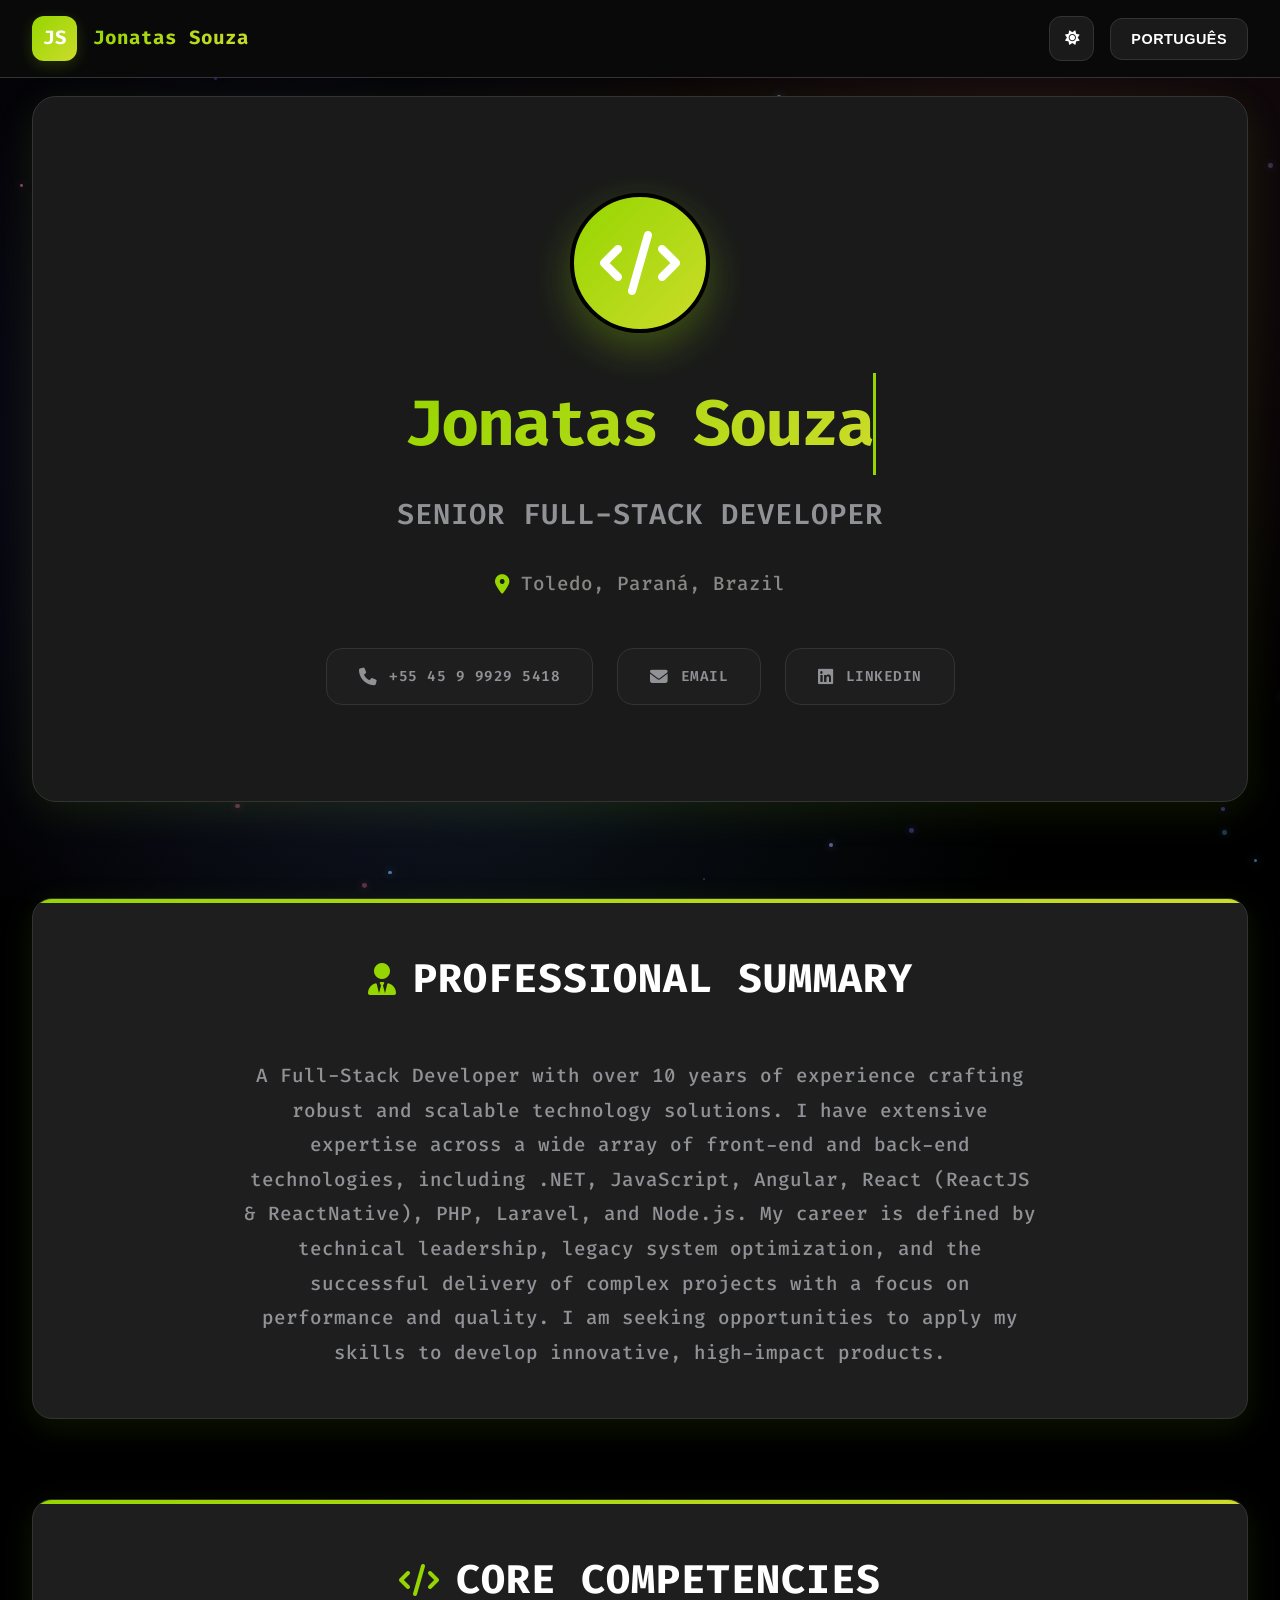
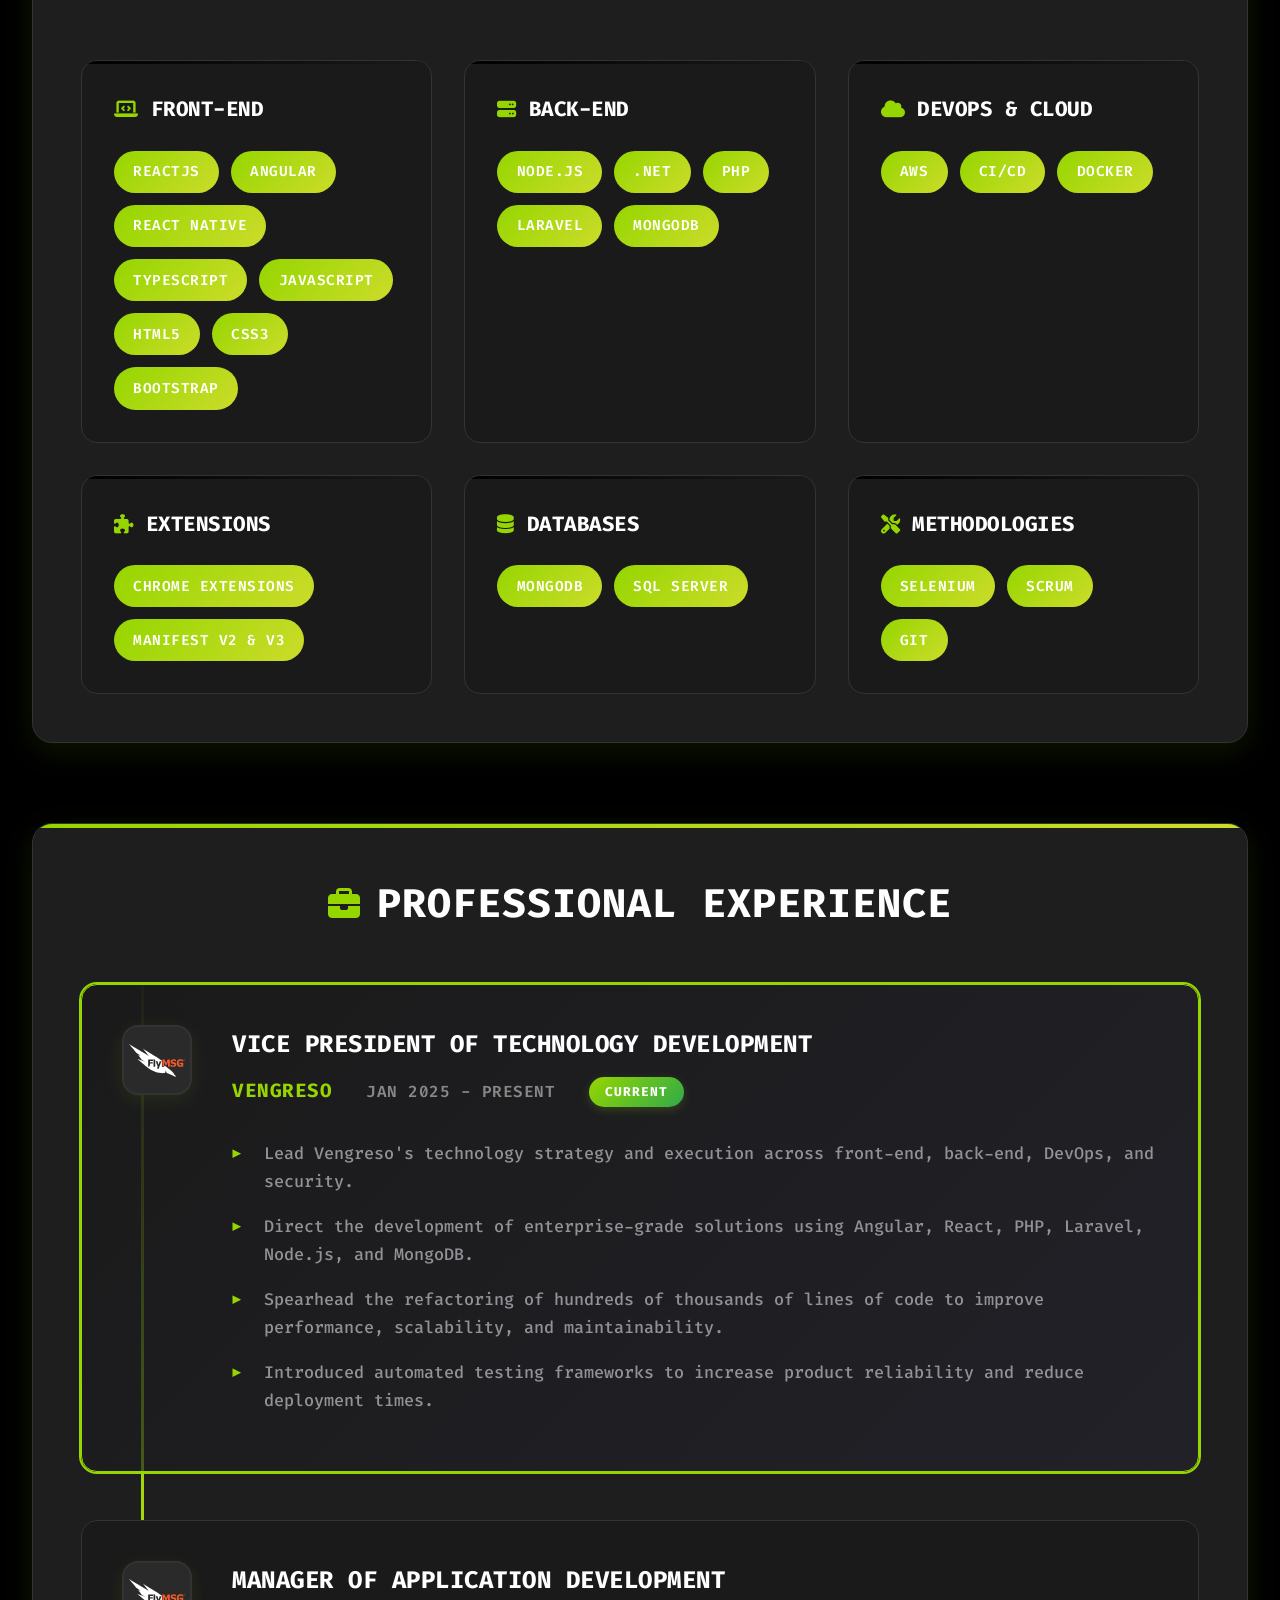
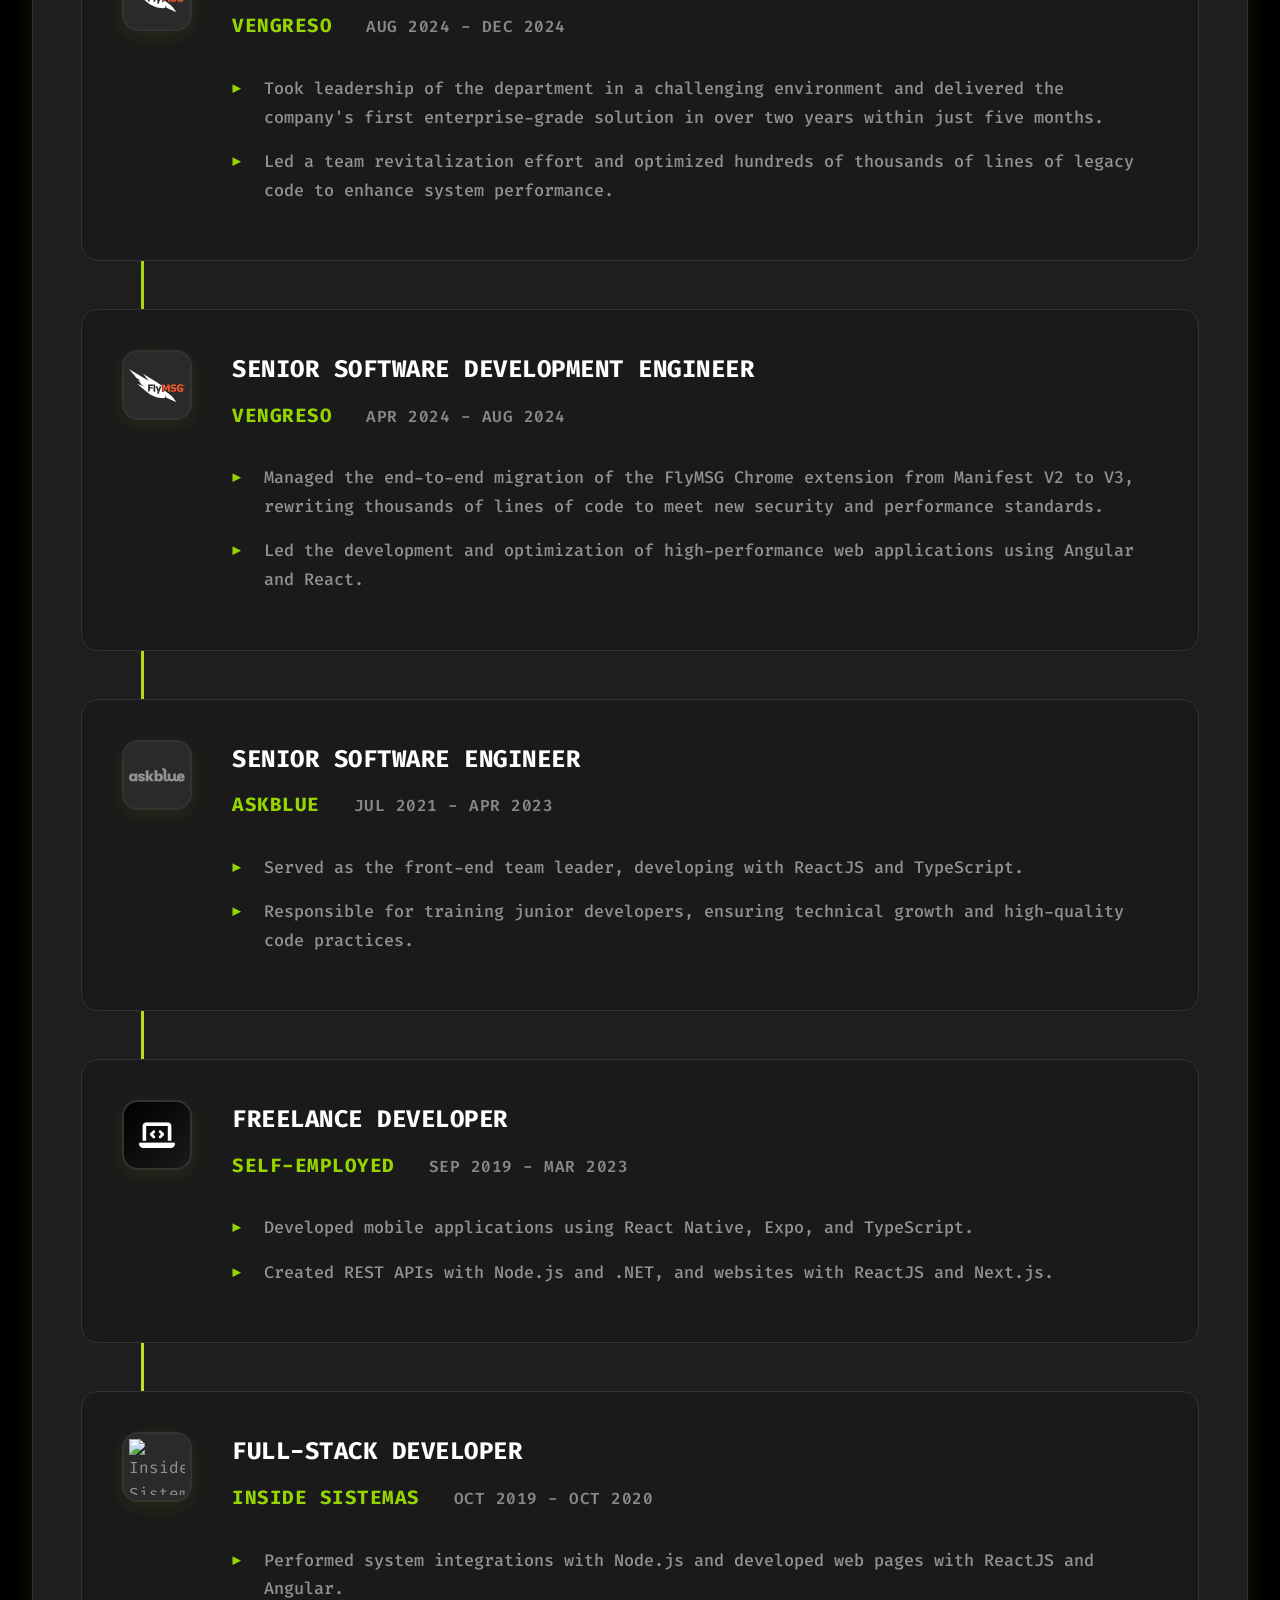
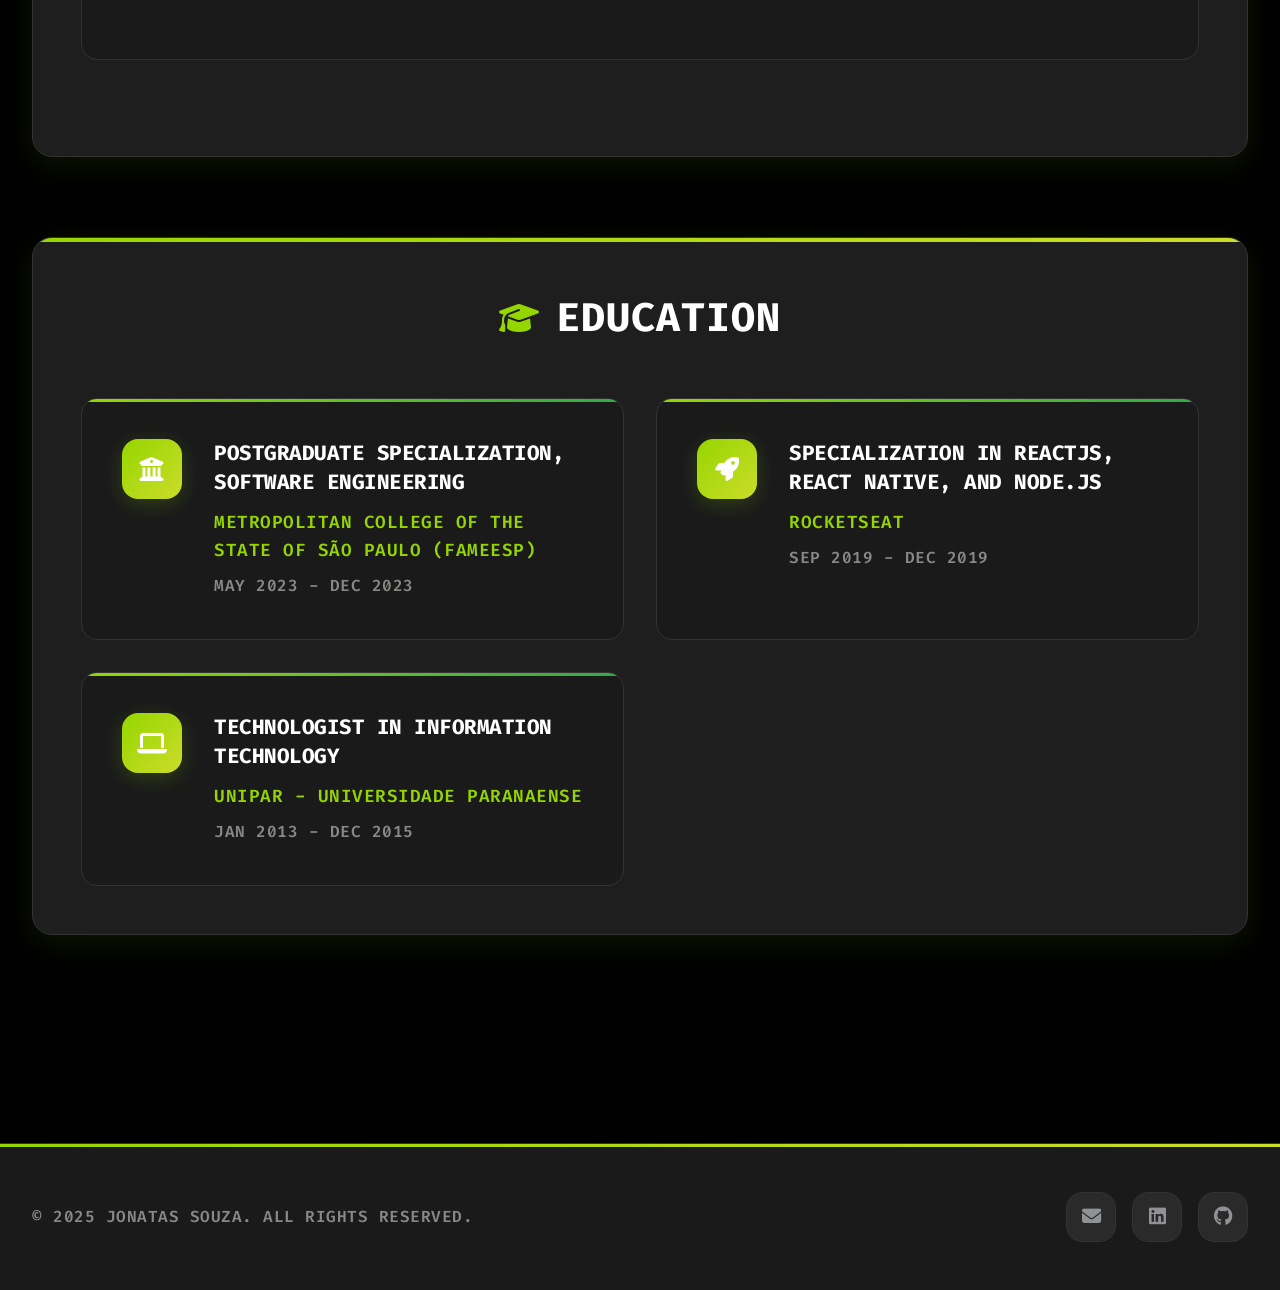
==== commit 4f996d9c: "Enhance portfolio with new font integration, SVG logos, and improved styling; refactor JavaScript fo" ====
--- a/index.html
+++ b/index.html
@@ -5,16 +5,22 @@
     <meta http-equiv="X-UA-Compatible" content="IE=edge" />
     <meta name="viewport" content="width=device-width, initial-scale=1.0" />
     <title>Jonatas Souza - Senior Full-Stack Developer</title>
+    <link rel="preconnect" href="https://fonts.googleapis.com" />
+    <link rel="preconnect" href="https://fonts.gstatic.com" crossorigin />
+    <link href="https://fonts.googleapis.com/css2?family=Fira+Code:wght@300..700&display=swap" rel="stylesheet" />
     <link rel="stylesheet" href="https://cdnjs.cloudflare.com/ajax/libs/font-awesome/6.4.0/css/all.min.css" />
-    <link rel="preconnect" href="https://fonts.googleapis.com">
-    <link rel="preconnect" href="https://fonts.gstatic.com" crossorigin>
-    <link href="https://fonts.googleapis.com/css2?family=Inter:wght@300;400;500;600;700;800;900&display=swap" rel="stylesheet">
+    <link rel="preconnect" href="https://fonts.googleapis.com" />
+    <link rel="preconnect" href="https://fonts.gstatic.com" crossorigin />
+    <link
+      href="https://fonts.googleapis.com/css2?family=Inter:wght@300;400;500;600;700;800;900&display=swap"
+      rel="stylesheet"
+    />
     <link rel="stylesheet" href="style.css" />
   </head>
 
   <body data-theme="dark">
     <div class="background-pattern"></div>
-    
+
     <nav class="navbar">
       <div class="nav-container">
         <div class="nav-brand">
@@ -68,8 +74,8 @@
           </div>
           <div class="section-content">
             <p class="summary-text">
-              A Full-Stack Developer with over 10 years of experience crafting robust and scalable technology solutions. I
-              have extensive expertise across a wide array of front-end and back-end technologies, including .NET,
+              A Full-Stack Developer with over 10 years of experience crafting robust and scalable technology solutions.
+              I have extensive expertise across a wide array of front-end and back-end technologies, including .NET,
               JavaScript, Angular, React (ReactJS & ReactNative), PHP, Laravel, and Node.js. My career is defined by
               technical leadership, legacy system optimization, and the successful delivery of complex projects with a
               focus on performance and quality. I am seeking opportunities to apply my skills to develop innovative,
@@ -149,7 +155,35 @@
             <div class="timeline">
               <div class="job-card current">
                 <div class="company-logo">
-                  <img src="https://images.pexels.com/photos/3184291/pexels-photo-3184291.jpeg?auto=compress&cs=tinysrgb&w=100&h=100&fit=crop" alt="Vengreso" />
+                  <svg width="80" height="47" viewBox="0 0 80 47" fill="none" xmlns="http://www.w3.org/2000/svg">
+                    <g clip-path="url(#clip0_261_29453)">
+                      <path
+                        d="M66.44 45.2784L64.407 43.0512L64.0915 41.9251C62.6744 39.648 58.3629 36.3398 56.2698 34.8133L51.0069 30.5292C50.9502 31.1726 50.6575 31.7722 50.1851 32.2129C49.7128 32.6536 49.0941 32.9042 48.448 32.9165H46.9809V23.7077C46.8857 23.6026 46.8256 23.5476 46.8256 23.5476C46.8256 23.5476 46.8256 23.4975 46.8256 23.4725L46.7205 23.3974C46.7205 23.3974 46.4651 23.1472 41.2472 19.804C36.0294 16.4608 19.9102 6.79151 19.9102 6.79151C19.9102 6.79151 24.3669 11.8463 28.1576 16.9662C14.9177 8.93355 -0.0146484 0 -0.0146484 0C-0.0146484 0 4.77253 5.4302 10.396 12.4369L16.7004 16.7711L13.07 15.8101C14.7425 17.9472 16.43 20.1643 18.0775 22.3764L23.1801 25.2892L12.0835 21.3604C14.7275 23.8628 22.6994 30.4041 24.6373 32.1107C34.1967 40.5488 44.8326 41.9952 50.7465 41.4297C54.1216 39.8081 50.6614 35.489 50.6614 35.489C52.8697 38.2066 53.5807 39.9683 53.4055 41.0843L64.0214 45.4685C66.2698 46.5396 66.415 46.9149 66.385 47.02C66.9258 46.2843 66.44 45.2784 66.44 45.2784ZM34.2818 24.048H29.9503V25.9899H33.9563V27.9518H29.9503V30.0788C29.9503 30.6894 29.7076 31.275 29.2756 31.7067C28.8437 32.1385 28.2578 32.381 27.6468 32.381H27.3764V22.0811H34.2818V24.048ZM37.4816 32.386H35.0379V21.6157H35.5387C35.7916 21.6157 36.0421 21.6656 36.2757 21.7625C36.5093 21.8594 36.7215 22.0014 36.9001 22.1804C37.0788 22.3593 37.2203 22.5718 37.3166 22.8056C37.413 23.0393 37.4622 23.2897 37.4616 23.5425L37.4816 32.386ZM42.1887 35.8143H42.1536C41.8674 35.8141 41.5855 35.7442 41.3324 35.6106C41.0792 35.4771 40.8624 35.284 40.7007 35.0479C40.539 34.8119 40.4372 34.5401 40.4042 34.2559C40.3712 33.9717 40.4079 33.6838 40.5111 33.417L40.9718 32.2008L38.1175 24.6136H40.6664L42.3038 29.4882L43.8361 24.6136H46.3399L42.1887 35.8143ZM61.3774 41.73L61.2072 40.8541L62.4641 41.8551L61.3774 41.73Z"
+                        fill="white"
+                      />
+                      <path
+                        d="M58.2777 32.3859H55.6989V25.5544L53.8211 29.9536H52.0634L50.1906 25.5444V30.2989C50.1906 30.5721 50.1367 30.8426 50.0319 31.0949C49.9272 31.3472 49.7737 31.5764 49.5802 31.7693C49.3867 31.9623 49.157 32.1152 48.9043 32.2193C48.6516 32.3233 48.3808 32.3766 48.1075 32.3759H47.752V22.0811H50.7565L53.0399 27.1659L55.3183 22.0811H58.3228L58.2777 32.3859Z"
+                        fill="#F15A2A"
+                      />
+                      <path
+                        d="M63.0796 32.5762C62.38 32.5872 61.6817 32.5098 61.0015 32.346C60.4306 32.2053 59.8727 32.0161 59.334 31.7805V29.3281H59.5743C60.0824 29.7591 60.662 30.0979 61.2869 30.3291C61.8645 30.5567 62.4788 30.6771 63.0996 30.6844C63.2957 30.6788 63.4913 30.6621 63.6855 30.6344C63.8872 30.6107 64.0845 30.5585 64.2714 30.4792C64.446 30.4067 64.6018 30.2955 64.7271 30.1539C64.8576 29.9972 64.9238 29.7969 64.9124 29.5934C64.9128 29.4679 64.883 29.3442 64.8255 29.2327C64.768 29.1212 64.6844 29.0252 64.5819 28.9528C64.3646 28.7874 64.1158 28.6682 63.8508 28.6024C63.5002 28.5124 63.1247 28.4223 62.7291 28.3372C62.3486 28.2612 61.9739 28.1592 61.6074 28.0319C60.9338 27.8367 60.335 27.4424 59.8898 26.9008C59.5358 26.3742 59.3603 25.7479 59.3891 25.1141C59.3828 24.6519 59.4916 24.1953 59.7058 23.7856C59.92 23.3758 60.2327 23.0258 60.6159 22.7669C61.514 22.1457 62.589 21.8314 63.6805 21.871C64.2963 21.8724 64.9103 21.9361 65.5133 22.0612C66.0723 22.1687 66.6179 22.3365 67.1407 22.5617V24.949H66.9154C66.4944 24.6003 66.0213 24.32 65.5133 24.1182C64.9732 23.8955 64.3949 23.7799 63.8107 23.7778C63.6059 23.7752 63.4014 23.7919 63.1998 23.8279C63.0038 23.8644 62.8135 23.9266 62.6339 24.0131C62.47 24.0891 62.326 24.2022 62.2133 24.3434C62.0955 24.4831 62.0331 24.6612 62.038 24.8439C62.0329 24.9627 62.0556 25.0812 62.1043 25.1898C62.153 25.2984 62.2263 25.3941 62.3185 25.4695C62.6463 25.6813 63.0147 25.8227 63.4001 25.8848L64.4016 26.1151C64.7509 26.1975 65.0952 26.2995 65.4331 26.4204C66.0498 26.614 66.6009 26.9742 67.0255 27.4614C67.3958 27.9586 67.5817 28.5689 67.5513 29.188C67.5642 29.6673 67.4606 30.1426 67.2496 30.5731C67.0385 31.0037 66.7263 31.3768 66.3395 31.6604C65.3863 32.3222 64.2382 32.6448 63.0796 32.5762Z"
+                        fill="#F15A2A"
+                      />
+                      <path
+                        d="M77.4558 31.8005C76.8825 32.0241 76.2933 32.2047 75.6932 32.341C74.9934 32.5128 74.2755 32.6002 73.555 32.6012C72.8489 32.6368 72.1429 32.5312 71.4782 32.2905C70.8136 32.0499 70.2036 31.6791 69.6841 31.1999C68.7177 30.264 68.237 28.9427 68.237 27.2211C68.1863 26.502 68.2917 25.7805 68.5458 25.106C68.8 24.4314 69.1969 23.8196 69.7095 23.3125C70.2221 22.8054 70.8382 22.415 71.5157 22.1679C72.1933 21.9209 72.9162 21.823 73.6351 21.881C74.3443 21.8613 75.0526 21.9439 75.7382 22.1262C76.3147 22.3019 76.8757 22.5245 77.4157 22.7919V25.2092H77.1804L76.6446 24.7988C76.4274 24.6304 76.1981 24.4781 75.9586 24.3433C75.6744 24.1846 75.3739 24.057 75.0622 23.963C74.7136 23.8552 74.3505 23.8012 73.9856 23.8028C73.5722 23.7979 73.1614 23.8691 72.7738 24.013C72.3969 24.148 72.0548 24.3651 71.7723 24.6486C71.4857 24.9499 71.2656 25.308 71.1263 25.6996C70.9554 26.1813 70.874 26.6901 70.8859 27.2011C70.8859 28.4072 71.1864 29.2931 71.7923 29.8686C72.4813 30.4727 73.3812 30.7803 74.2961 30.7244H74.6165H74.947V28.7225H73.2144C72.8997 28.7225 72.5978 28.5976 72.3753 28.3751C72.1527 28.1527 72.0277 27.851 72.0277 27.5364V26.7907H77.4508L77.4558 31.8005Z"
+                        fill="#F15A2A"
+                      />
+                      <path
+                        d="M80 22.4466C80.0013 22.5663 79.9786 22.6852 79.9333 22.796C79.8879 22.9068 79.8207 23.0075 79.7357 23.0919C79.6508 23.1764 79.5497 23.243 79.4386 23.2877C79.3274 23.3324 79.2084 23.3545 79.0886 23.3524C78.9649 23.3617 78.8407 23.3453 78.7236 23.3043C78.6066 23.2634 78.4992 23.1987 78.4083 23.1144C78.3174 23.0301 78.2449 22.9279 78.1953 22.8143C78.1457 22.7007 78.1201 22.578 78.1201 22.4541C78.1201 22.3301 78.1457 22.2075 78.1953 22.0939C78.2449 21.9803 78.3174 21.8781 78.4083 21.7938C78.4992 21.7095 78.6066 21.6448 78.7236 21.6038C78.8407 21.5629 78.9649 21.5465 79.0886 21.5557C79.2072 21.5537 79.3249 21.5753 79.4351 21.6191C79.5452 21.6629 79.6456 21.7281 79.7304 21.811C79.8151 21.8938 79.8826 21.9927 79.9289 22.1018C79.9752 22.2109 79.9993 22.3281 80 22.4466ZM78.3976 22.4466C78.3942 22.5398 78.4097 22.6327 78.4432 22.7197C78.4768 22.8068 78.5276 22.8861 78.5926 22.953C78.6577 23.0199 78.7356 23.0729 78.8217 23.1089C78.9078 23.1448 79.0003 23.163 79.0936 23.1623C79.185 23.1616 79.2753 23.1428 79.3593 23.1068C79.4433 23.0708 79.5192 23.0184 79.5827 22.9526C79.6461 22.8869 79.6958 22.8092 79.7287 22.724C79.7617 22.6388 79.7773 22.5479 79.7746 22.4566C79.7828 22.3613 79.771 22.2653 79.7401 22.1748C79.7092 22.0843 79.6598 22.0012 79.5951 21.9307C79.5304 21.8603 79.4517 21.804 79.3641 21.7655C79.2765 21.7271 79.1818 21.7072 79.0861 21.7072C78.9904 21.7072 78.8957 21.7271 78.8081 21.7655C78.7205 21.804 78.6418 21.8603 78.5771 21.9307C78.5124 22.0012 78.463 22.0843 78.4321 22.1748C78.4012 22.2653 78.3894 22.3613 78.3976 22.4566V22.4466ZM78.9484 22.917H78.7381V22.0262C78.8518 22.0035 78.9677 21.9934 79.0836 21.9961C79.1911 21.9886 79.2986 22.0112 79.3941 22.0612C79.422 22.0853 79.4442 22.1153 79.4589 22.1491C79.4737 22.1829 79.4806 22.2196 79.4792 22.2564C79.4757 22.3069 79.4557 22.3549 79.4222 22.3929C79.3887 22.4309 79.3436 22.4568 79.2939 22.4666C79.384 22.4966 79.4291 22.5617 79.4592 22.6818C79.466 22.7604 79.4881 22.8369 79.5243 22.907H79.2989C79.2674 22.8365 79.2439 22.7626 79.2288 22.6868C79.2288 22.5917 79.1587 22.5467 79.0435 22.5467H78.9484V22.917ZM78.9484 22.4165H79.0435C79.1587 22.4165 79.2539 22.3765 79.2539 22.2864C79.2539 22.1963 79.1938 22.1513 79.0636 22.1513H78.9484V22.4165Z"
+                        fill="#F15A2A"
+                      />
+                    </g>
+                    <defs>
+                      <clipPath id="clip0_261_29453">
+                        <rect width="80" height="47" fill="white" />
+                      </clipPath>
+                    </defs>
+                  </svg>
                 </div>
                 <div class="job-content">
                   <div class="job-header">
@@ -159,17 +193,57 @@
                     <span class="current-badge">Current</span>
                   </div>
                   <ul class="achievements">
-                    <li>Lead Vengreso's technology strategy and execution across front-end, back-end, DevOps, and security.</li>
-                    <li>Direct the development of enterprise-grade solutions using Angular, React, PHP, Laravel, Node.js, and MongoDB.</li>
-                    <li>Spearhead the refactoring of hundreds of thousands of lines of code to improve performance, scalability, and maintainability.</li>
-                    <li>Introduced automated testing frameworks to increase product reliability and reduce deployment times.</li>
-                  </ul>
-                </div>
-              </div>
-
-              <div class="job-card">
-                <div class="company-logo">
-                  <img src="https://images.pexels.com/photos/3184291/pexels-photo-3184291.jpeg?auto=compress&cs=tinysrgb&w=100&h=100&fit=crop" alt="Vengreso" />
+                    <li>
+                      Lead Vengreso's technology strategy and execution across front-end, back-end, DevOps, and
+                      security.
+                    </li>
+                    <li>
+                      Direct the development of enterprise-grade solutions using Angular, React, PHP, Laravel, Node.js,
+                      and MongoDB.
+                    </li>
+                    <li>
+                      Spearhead the refactoring of hundreds of thousands of lines of code to improve performance,
+                      scalability, and maintainability.
+                    </li>
+                    <li>
+                      Introduced automated testing frameworks to increase product reliability and reduce deployment
+                      times.
+                    </li>
+                  </ul>
+                </div>
+              </div>
+
+              <div class="job-card">
+                <div class="company-logo">
+                  <svg width="80" height="47" viewBox="0 0 80 47" fill="none" xmlns="http://www.w3.org/2000/svg">
+                    <g clip-path="url(#clip0_261_29453)">
+                      <path
+                        d="M66.44 45.2784L64.407 43.0512L64.0915 41.9251C62.6744 39.648 58.3629 36.3398 56.2698 34.8133L51.0069 30.5292C50.9502 31.1726 50.6575 31.7722 50.1851 32.2129C49.7128 32.6536 49.0941 32.9042 48.448 32.9165H46.9809V23.7077C46.8857 23.6026 46.8256 23.5476 46.8256 23.5476C46.8256 23.5476 46.8256 23.4975 46.8256 23.4725L46.7205 23.3974C46.7205 23.3974 46.4651 23.1472 41.2472 19.804C36.0294 16.4608 19.9102 6.79151 19.9102 6.79151C19.9102 6.79151 24.3669 11.8463 28.1576 16.9662C14.9177 8.93355 -0.0146484 0 -0.0146484 0C-0.0146484 0 4.77253 5.4302 10.396 12.4369L16.7004 16.7711L13.07 15.8101C14.7425 17.9472 16.43 20.1643 18.0775 22.3764L23.1801 25.2892L12.0835 21.3604C14.7275 23.8628 22.6994 30.4041 24.6373 32.1107C34.1967 40.5488 44.8326 41.9952 50.7465 41.4297C54.1216 39.8081 50.6614 35.489 50.6614 35.489C52.8697 38.2066 53.5807 39.9683 53.4055 41.0843L64.0214 45.4685C66.2698 46.5396 66.415 46.9149 66.385 47.02C66.9258 46.2843 66.44 45.2784 66.44 45.2784ZM34.2818 24.048H29.9503V25.9899H33.9563V27.9518H29.9503V30.0788C29.9503 30.6894 29.7076 31.275 29.2756 31.7067C28.8437 32.1385 28.2578 32.381 27.6468 32.381H27.3764V22.0811H34.2818V24.048ZM37.4816 32.386H35.0379V21.6157H35.5387C35.7916 21.6157 36.0421 21.6656 36.2757 21.7625C36.5093 21.8594 36.7215 22.0014 36.9001 22.1804C37.0788 22.3593 37.2203 22.5718 37.3166 22.8056C37.413 23.0393 37.4622 23.2897 37.4616 23.5425L37.4816 32.386ZM42.1887 35.8143H42.1536C41.8674 35.8141 41.5855 35.7442 41.3324 35.6106C41.0792 35.4771 40.8624 35.284 40.7007 35.0479C40.539 34.8119 40.4372 34.5401 40.4042 34.2559C40.3712 33.9717 40.4079 33.6838 40.5111 33.417L40.9718 32.2008L38.1175 24.6136H40.6664L42.3038 29.4882L43.8361 24.6136H46.3399L42.1887 35.8143ZM61.3774 41.73L61.2072 40.8541L62.4641 41.8551L61.3774 41.73Z"
+                        fill="white"
+                      />
+                      <path
+                        d="M58.2777 32.3859H55.6989V25.5544L53.8211 29.9536H52.0634L50.1906 25.5444V30.2989C50.1906 30.5721 50.1367 30.8426 50.0319 31.0949C49.9272 31.3472 49.7737 31.5764 49.5802 31.7693C49.3867 31.9623 49.157 32.1152 48.9043 32.2193C48.6516 32.3233 48.3808 32.3766 48.1075 32.3759H47.752V22.0811H50.7565L53.0399 27.1659L55.3183 22.0811H58.3228L58.2777 32.3859Z"
+                        fill="#F15A2A"
+                      />
+                      <path
+                        d="M63.0796 32.5762C62.38 32.5872 61.6817 32.5098 61.0015 32.346C60.4306 32.2053 59.8727 32.0161 59.334 31.7805V29.3281H59.5743C60.0824 29.7591 60.662 30.0979 61.2869 30.3291C61.8645 30.5567 62.4788 30.6771 63.0996 30.6844C63.2957 30.6788 63.4913 30.6621 63.6855 30.6344C63.8872 30.6107 64.0845 30.5585 64.2714 30.4792C64.446 30.4067 64.6018 30.2955 64.7271 30.1539C64.8576 29.9972 64.9238 29.7969 64.9124 29.5934C64.9128 29.4679 64.883 29.3442 64.8255 29.2327C64.768 29.1212 64.6844 29.0252 64.5819 28.9528C64.3646 28.7874 64.1158 28.6682 63.8508 28.6024C63.5002 28.5124 63.1247 28.4223 62.7291 28.3372C62.3486 28.2612 61.9739 28.1592 61.6074 28.0319C60.9338 27.8367 60.335 27.4424 59.8898 26.9008C59.5358 26.3742 59.3603 25.7479 59.3891 25.1141C59.3828 24.6519 59.4916 24.1953 59.7058 23.7856C59.92 23.3758 60.2327 23.0258 60.6159 22.7669C61.514 22.1457 62.589 21.8314 63.6805 21.871C64.2963 21.8724 64.9103 21.9361 65.5133 22.0612C66.0723 22.1687 66.6179 22.3365 67.1407 22.5617V24.949H66.9154C66.4944 24.6003 66.0213 24.32 65.5133 24.1182C64.9732 23.8955 64.3949 23.7799 63.8107 23.7778C63.6059 23.7752 63.4014 23.7919 63.1998 23.8279C63.0038 23.8644 62.8135 23.9266 62.6339 24.0131C62.47 24.0891 62.326 24.2022 62.2133 24.3434C62.0955 24.4831 62.0331 24.6612 62.038 24.8439C62.0329 24.9627 62.0556 25.0812 62.1043 25.1898C62.153 25.2984 62.2263 25.3941 62.3185 25.4695C62.6463 25.6813 63.0147 25.8227 63.4001 25.8848L64.4016 26.1151C64.7509 26.1975 65.0952 26.2995 65.4331 26.4204C66.0498 26.614 66.6009 26.9742 67.0255 27.4614C67.3958 27.9586 67.5817 28.5689 67.5513 29.188C67.5642 29.6673 67.4606 30.1426 67.2496 30.5731C67.0385 31.0037 66.7263 31.3768 66.3395 31.6604C65.3863 32.3222 64.2382 32.6448 63.0796 32.5762Z"
+                        fill="#F15A2A"
+                      />
+                      <path
+                        d="M77.4558 31.8005C76.8825 32.0241 76.2933 32.2047 75.6932 32.341C74.9934 32.5128 74.2755 32.6002 73.555 32.6012C72.8489 32.6368 72.1429 32.5312 71.4782 32.2905C70.8136 32.0499 70.2036 31.6791 69.6841 31.1999C68.7177 30.264 68.237 28.9427 68.237 27.2211C68.1863 26.502 68.2917 25.7805 68.5458 25.106C68.8 24.4314 69.1969 23.8196 69.7095 23.3125C70.2221 22.8054 70.8382 22.415 71.5157 22.1679C72.1933 21.9209 72.9162 21.823 73.6351 21.881C74.3443 21.8613 75.0526 21.9439 75.7382 22.1262C76.3147 22.3019 76.8757 22.5245 77.4157 22.7919V25.2092H77.1804L76.6446 24.7988C76.4274 24.6304 76.1981 24.4781 75.9586 24.3433C75.6744 24.1846 75.3739 24.057 75.0622 23.963C74.7136 23.8552 74.3505 23.8012 73.9856 23.8028C73.5722 23.7979 73.1614 23.8691 72.7738 24.013C72.3969 24.148 72.0548 24.3651 71.7723 24.6486C71.4857 24.9499 71.2656 25.308 71.1263 25.6996C70.9554 26.1813 70.874 26.6901 70.8859 27.2011C70.8859 28.4072 71.1864 29.2931 71.7923 29.8686C72.4813 30.4727 73.3812 30.7803 74.2961 30.7244H74.6165H74.947V28.7225H73.2144C72.8997 28.7225 72.5978 28.5976 72.3753 28.3751C72.1527 28.1527 72.0277 27.851 72.0277 27.5364V26.7907H77.4508L77.4558 31.8005Z"
+                        fill="#F15A2A"
+                      />
+                      <path
+                        d="M80 22.4466C80.0013 22.5663 79.9786 22.6852 79.9333 22.796C79.8879 22.9068 79.8207 23.0075 79.7357 23.0919C79.6508 23.1764 79.5497 23.243 79.4386 23.2877C79.3274 23.3324 79.2084 23.3545 79.0886 23.3524C78.9649 23.3617 78.8407 23.3453 78.7236 23.3043C78.6066 23.2634 78.4992 23.1987 78.4083 23.1144C78.3174 23.0301 78.2449 22.9279 78.1953 22.8143C78.1457 22.7007 78.1201 22.578 78.1201 22.4541C78.1201 22.3301 78.1457 22.2075 78.1953 22.0939C78.2449 21.9803 78.3174 21.8781 78.4083 21.7938C78.4992 21.7095 78.6066 21.6448 78.7236 21.6038C78.8407 21.5629 78.9649 21.5465 79.0886 21.5557C79.2072 21.5537 79.3249 21.5753 79.4351 21.6191C79.5452 21.6629 79.6456 21.7281 79.7304 21.811C79.8151 21.8938 79.8826 21.9927 79.9289 22.1018C79.9752 22.2109 79.9993 22.3281 80 22.4466ZM78.3976 22.4466C78.3942 22.5398 78.4097 22.6327 78.4432 22.7197C78.4768 22.8068 78.5276 22.8861 78.5926 22.953C78.6577 23.0199 78.7356 23.0729 78.8217 23.1089C78.9078 23.1448 79.0003 23.163 79.0936 23.1623C79.185 23.1616 79.2753 23.1428 79.3593 23.1068C79.4433 23.0708 79.5192 23.0184 79.5827 22.9526C79.6461 22.8869 79.6958 22.8092 79.7287 22.724C79.7617 22.6388 79.7773 22.5479 79.7746 22.4566C79.7828 22.3613 79.771 22.2653 79.7401 22.1748C79.7092 22.0843 79.6598 22.0012 79.5951 21.9307C79.5304 21.8603 79.4517 21.804 79.3641 21.7655C79.2765 21.7271 79.1818 21.7072 79.0861 21.7072C78.9904 21.7072 78.8957 21.7271 78.8081 21.7655C78.7205 21.804 78.6418 21.8603 78.5771 21.9307C78.5124 22.0012 78.463 22.0843 78.4321 22.1748C78.4012 22.2653 78.3894 22.3613 78.3976 22.4566V22.4466ZM78.9484 22.917H78.7381V22.0262C78.8518 22.0035 78.9677 21.9934 79.0836 21.9961C79.1911 21.9886 79.2986 22.0112 79.3941 22.0612C79.422 22.0853 79.4442 22.1153 79.4589 22.1491C79.4737 22.1829 79.4806 22.2196 79.4792 22.2564C79.4757 22.3069 79.4557 22.3549 79.4222 22.3929C79.3887 22.4309 79.3436 22.4568 79.2939 22.4666C79.384 22.4966 79.4291 22.5617 79.4592 22.6818C79.466 22.7604 79.4881 22.8369 79.5243 22.907H79.2989C79.2674 22.8365 79.2439 22.7626 79.2288 22.6868C79.2288 22.5917 79.1587 22.5467 79.0435 22.5467H78.9484V22.917ZM78.9484 22.4165H79.0435C79.1587 22.4165 79.2539 22.3765 79.2539 22.2864C79.2539 22.1963 79.1938 22.1513 79.0636 22.1513H78.9484V22.4165Z"
+                        fill="#F15A2A"
+                      />
+                    </g>
+                    <defs>
+                      <clipPath id="clip0_261_29453">
+                        <rect width="80" height="47" fill="white" />
+                      </clipPath>
+                    </defs>
+                  </svg>
                 </div>
                 <div class="job-content">
                   <div class="job-header">
@@ -178,15 +252,49 @@
                     <span class="period">Aug 2024 - Dec 2024</span>
                   </div>
                   <ul class="achievements">
-                    <li>Took leadership of the department in a challenging environment and delivered the company's first enterprise-grade solution in over two years within just five months.</li>
-                    <li>Led a team revitalization effort and optimized hundreds of thousands of lines of legacy code to enhance system performance.</li>
-                  </ul>
-                </div>
-              </div>
-
-              <div class="job-card">
-                <div class="company-logo">
-                  <img src="https://images.pexels.com/photos/3184291/pexels-photo-3184291.jpeg?auto=compress&cs=tinysrgb&w=100&h=100&fit=crop" alt="Vengreso" />
+                    <li>
+                      Took leadership of the department in a challenging environment and delivered the company's first
+                      enterprise-grade solution in over two years within just five months.
+                    </li>
+                    <li>
+                      Led a team revitalization effort and optimized hundreds of thousands of lines of legacy code to
+                      enhance system performance.
+                    </li>
+                  </ul>
+                </div>
+              </div>
+
+              <div class="job-card">
+                <div class="company-logo">
+                  <svg width="80" height="47" viewBox="0 0 80 47" fill="none" xmlns="http://www.w3.org/2000/svg">
+                    <g clip-path="url(#clip0_261_29453)">
+                      <path
+                        d="M66.44 45.2784L64.407 43.0512L64.0915 41.9251C62.6744 39.648 58.3629 36.3398 56.2698 34.8133L51.0069 30.5292C50.9502 31.1726 50.6575 31.7722 50.1851 32.2129C49.7128 32.6536 49.0941 32.9042 48.448 32.9165H46.9809V23.7077C46.8857 23.6026 46.8256 23.5476 46.8256 23.5476C46.8256 23.5476 46.8256 23.4975 46.8256 23.4725L46.7205 23.3974C46.7205 23.3974 46.4651 23.1472 41.2472 19.804C36.0294 16.4608 19.9102 6.79151 19.9102 6.79151C19.9102 6.79151 24.3669 11.8463 28.1576 16.9662C14.9177 8.93355 -0.0146484 0 -0.0146484 0C-0.0146484 0 4.77253 5.4302 10.396 12.4369L16.7004 16.7711L13.07 15.8101C14.7425 17.9472 16.43 20.1643 18.0775 22.3764L23.1801 25.2892L12.0835 21.3604C14.7275 23.8628 22.6994 30.4041 24.6373 32.1107C34.1967 40.5488 44.8326 41.9952 50.7465 41.4297C54.1216 39.8081 50.6614 35.489 50.6614 35.489C52.8697 38.2066 53.5807 39.9683 53.4055 41.0843L64.0214 45.4685C66.2698 46.5396 66.415 46.9149 66.385 47.02C66.9258 46.2843 66.44 45.2784 66.44 45.2784ZM34.2818 24.048H29.9503V25.9899H33.9563V27.9518H29.9503V30.0788C29.9503 30.6894 29.7076 31.275 29.2756 31.7067C28.8437 32.1385 28.2578 32.381 27.6468 32.381H27.3764V22.0811H34.2818V24.048ZM37.4816 32.386H35.0379V21.6157H35.5387C35.7916 21.6157 36.0421 21.6656 36.2757 21.7625C36.5093 21.8594 36.7215 22.0014 36.9001 22.1804C37.0788 22.3593 37.2203 22.5718 37.3166 22.8056C37.413 23.0393 37.4622 23.2897 37.4616 23.5425L37.4816 32.386ZM42.1887 35.8143H42.1536C41.8674 35.8141 41.5855 35.7442 41.3324 35.6106C41.0792 35.4771 40.8624 35.284 40.7007 35.0479C40.539 34.8119 40.4372 34.5401 40.4042 34.2559C40.3712 33.9717 40.4079 33.6838 40.5111 33.417L40.9718 32.2008L38.1175 24.6136H40.6664L42.3038 29.4882L43.8361 24.6136H46.3399L42.1887 35.8143ZM61.3774 41.73L61.2072 40.8541L62.4641 41.8551L61.3774 41.73Z"
+                        fill="white"
+                      />
+                      <path
+                        d="M58.2777 32.3859H55.6989V25.5544L53.8211 29.9536H52.0634L50.1906 25.5444V30.2989C50.1906 30.5721 50.1367 30.8426 50.0319 31.0949C49.9272 31.3472 49.7737 31.5764 49.5802 31.7693C49.3867 31.9623 49.157 32.1152 48.9043 32.2193C48.6516 32.3233 48.3808 32.3766 48.1075 32.3759H47.752V22.0811H50.7565L53.0399 27.1659L55.3183 22.0811H58.3228L58.2777 32.3859Z"
+                        fill="#F15A2A"
+                      />
+                      <path
+                        d="M63.0796 32.5762C62.38 32.5872 61.6817 32.5098 61.0015 32.346C60.4306 32.2053 59.8727 32.0161 59.334 31.7805V29.3281H59.5743C60.0824 29.7591 60.662 30.0979 61.2869 30.3291C61.8645 30.5567 62.4788 30.6771 63.0996 30.6844C63.2957 30.6788 63.4913 30.6621 63.6855 30.6344C63.8872 30.6107 64.0845 30.5585 64.2714 30.4792C64.446 30.4067 64.6018 30.2955 64.7271 30.1539C64.8576 29.9972 64.9238 29.7969 64.9124 29.5934C64.9128 29.4679 64.883 29.3442 64.8255 29.2327C64.768 29.1212 64.6844 29.0252 64.5819 28.9528C64.3646 28.7874 64.1158 28.6682 63.8508 28.6024C63.5002 28.5124 63.1247 28.4223 62.7291 28.3372C62.3486 28.2612 61.9739 28.1592 61.6074 28.0319C60.9338 27.8367 60.335 27.4424 59.8898 26.9008C59.5358 26.3742 59.3603 25.7479 59.3891 25.1141C59.3828 24.6519 59.4916 24.1953 59.7058 23.7856C59.92 23.3758 60.2327 23.0258 60.6159 22.7669C61.514 22.1457 62.589 21.8314 63.6805 21.871C64.2963 21.8724 64.9103 21.9361 65.5133 22.0612C66.0723 22.1687 66.6179 22.3365 67.1407 22.5617V24.949H66.9154C66.4944 24.6003 66.0213 24.32 65.5133 24.1182C64.9732 23.8955 64.3949 23.7799 63.8107 23.7778C63.6059 23.7752 63.4014 23.7919 63.1998 23.8279C63.0038 23.8644 62.8135 23.9266 62.6339 24.0131C62.47 24.0891 62.326 24.2022 62.2133 24.3434C62.0955 24.4831 62.0331 24.6612 62.038 24.8439C62.0329 24.9627 62.0556 25.0812 62.1043 25.1898C62.153 25.2984 62.2263 25.3941 62.3185 25.4695C62.6463 25.6813 63.0147 25.8227 63.4001 25.8848L64.4016 26.1151C64.7509 26.1975 65.0952 26.2995 65.4331 26.4204C66.0498 26.614 66.6009 26.9742 67.0255 27.4614C67.3958 27.9586 67.5817 28.5689 67.5513 29.188C67.5642 29.6673 67.4606 30.1426 67.2496 30.5731C67.0385 31.0037 66.7263 31.3768 66.3395 31.6604C65.3863 32.3222 64.2382 32.6448 63.0796 32.5762Z"
+                        fill="#F15A2A"
+                      />
+                      <path
+                        d="M77.4558 31.8005C76.8825 32.0241 76.2933 32.2047 75.6932 32.341C74.9934 32.5128 74.2755 32.6002 73.555 32.6012C72.8489 32.6368 72.1429 32.5312 71.4782 32.2905C70.8136 32.0499 70.2036 31.6791 69.6841 31.1999C68.7177 30.264 68.237 28.9427 68.237 27.2211C68.1863 26.502 68.2917 25.7805 68.5458 25.106C68.8 24.4314 69.1969 23.8196 69.7095 23.3125C70.2221 22.8054 70.8382 22.415 71.5157 22.1679C72.1933 21.9209 72.9162 21.823 73.6351 21.881C74.3443 21.8613 75.0526 21.9439 75.7382 22.1262C76.3147 22.3019 76.8757 22.5245 77.4157 22.7919V25.2092H77.1804L76.6446 24.7988C76.4274 24.6304 76.1981 24.4781 75.9586 24.3433C75.6744 24.1846 75.3739 24.057 75.0622 23.963C74.7136 23.8552 74.3505 23.8012 73.9856 23.8028C73.5722 23.7979 73.1614 23.8691 72.7738 24.013C72.3969 24.148 72.0548 24.3651 71.7723 24.6486C71.4857 24.9499 71.2656 25.308 71.1263 25.6996C70.9554 26.1813 70.874 26.6901 70.8859 27.2011C70.8859 28.4072 71.1864 29.2931 71.7923 29.8686C72.4813 30.4727 73.3812 30.7803 74.2961 30.7244H74.6165H74.947V28.7225H73.2144C72.8997 28.7225 72.5978 28.5976 72.3753 28.3751C72.1527 28.1527 72.0277 27.851 72.0277 27.5364V26.7907H77.4508L77.4558 31.8005Z"
+                        fill="#F15A2A"
+                      />
+                      <path
+                        d="M80 22.4466C80.0013 22.5663 79.9786 22.6852 79.9333 22.796C79.8879 22.9068 79.8207 23.0075 79.7357 23.0919C79.6508 23.1764 79.5497 23.243 79.4386 23.2877C79.3274 23.3324 79.2084 23.3545 79.0886 23.3524C78.9649 23.3617 78.8407 23.3453 78.7236 23.3043C78.6066 23.2634 78.4992 23.1987 78.4083 23.1144C78.3174 23.0301 78.2449 22.9279 78.1953 22.8143C78.1457 22.7007 78.1201 22.578 78.1201 22.4541C78.1201 22.3301 78.1457 22.2075 78.1953 22.0939C78.2449 21.9803 78.3174 21.8781 78.4083 21.7938C78.4992 21.7095 78.6066 21.6448 78.7236 21.6038C78.8407 21.5629 78.9649 21.5465 79.0886 21.5557C79.2072 21.5537 79.3249 21.5753 79.4351 21.6191C79.5452 21.6629 79.6456 21.7281 79.7304 21.811C79.8151 21.8938 79.8826 21.9927 79.9289 22.1018C79.9752 22.2109 79.9993 22.3281 80 22.4466ZM78.3976 22.4466C78.3942 22.5398 78.4097 22.6327 78.4432 22.7197C78.4768 22.8068 78.5276 22.8861 78.5926 22.953C78.6577 23.0199 78.7356 23.0729 78.8217 23.1089C78.9078 23.1448 79.0003 23.163 79.0936 23.1623C79.185 23.1616 79.2753 23.1428 79.3593 23.1068C79.4433 23.0708 79.5192 23.0184 79.5827 22.9526C79.6461 22.8869 79.6958 22.8092 79.7287 22.724C79.7617 22.6388 79.7773 22.5479 79.7746 22.4566C79.7828 22.3613 79.771 22.2653 79.7401 22.1748C79.7092 22.0843 79.6598 22.0012 79.5951 21.9307C79.5304 21.8603 79.4517 21.804 79.3641 21.7655C79.2765 21.7271 79.1818 21.7072 79.0861 21.7072C78.9904 21.7072 78.8957 21.7271 78.8081 21.7655C78.7205 21.804 78.6418 21.8603 78.5771 21.9307C78.5124 22.0012 78.463 22.0843 78.4321 22.1748C78.4012 22.2653 78.3894 22.3613 78.3976 22.4566V22.4466ZM78.9484 22.917H78.7381V22.0262C78.8518 22.0035 78.9677 21.9934 79.0836 21.9961C79.1911 21.9886 79.2986 22.0112 79.3941 22.0612C79.422 22.0853 79.4442 22.1153 79.4589 22.1491C79.4737 22.1829 79.4806 22.2196 79.4792 22.2564C79.4757 22.3069 79.4557 22.3549 79.4222 22.3929C79.3887 22.4309 79.3436 22.4568 79.2939 22.4666C79.384 22.4966 79.4291 22.5617 79.4592 22.6818C79.466 22.7604 79.4881 22.8369 79.5243 22.907H79.2989C79.2674 22.8365 79.2439 22.7626 79.2288 22.6868C79.2288 22.5917 79.1587 22.5467 79.0435 22.5467H78.9484V22.917ZM78.9484 22.4165H79.0435C79.1587 22.4165 79.2539 22.3765 79.2539 22.2864C79.2539 22.1963 79.1938 22.1513 79.0636 22.1513H78.9484V22.4165Z"
+                        fill="#F15A2A"
+                      />
+                    </g>
+                    <defs>
+                      <clipPath id="clip0_261_29453">
+                        <rect width="80" height="47" fill="white" />
+                      </clipPath>
+                    </defs>
+                  </svg>
                 </div>
                 <div class="job-content">
                   <div class="job-header">
@@ -195,15 +303,32 @@
                     <span class="period">Apr 2024 - Aug 2024</span>
                   </div>
                   <ul class="achievements">
-                    <li>Managed the end-to-end migration of the FlyMSG Chrome extension from Manifest V2 to V3, rewriting thousands of lines of code to meet new security and performance standards.</li>
-                    <li>Led the development and optimization of high-performance web applications using Angular and React.</li>
-                  </ul>
-                </div>
-              </div>
-
-              <div class="job-card">
-                <div class="company-logo">
-                  <img src="https://images.pexels.com/photos/3184465/pexels-photo-3184465.jpeg?auto=compress&cs=tinysrgb&w=100&h=100&fit=crop" alt="askblue" />
+                    <li>
+                      Managed the end-to-end migration of the FlyMSG Chrome extension from Manifest V2 to V3, rewriting
+                      thousands of lines of code to meet new security and performance standards.
+                    </li>
+                    <li>
+                      Led the development and optimization of high-performance web applications using Angular and React.
+                    </li>
+                  </ul>
+                </div>
+              </div>
+
+              <div class="job-card">
+                <div class="company-logo">
+                  <svg
+                    xmlns="http://www.w3.org/2000/svg"
+                    width="201"
+                    height="48"
+                    viewBox="0 0 201 48"
+                    fill="none"
+                    class="w-full"
+                  >
+                    <path
+                      fill="currentColor"
+                      d="M20.155 21.83h-.42c-.595-.735-1.2-1.335-1.815-1.79-.615-.456-1.415-.87-2.395-1.236-.98-.37-2.155-.555-3.525-.555-2.035 0-3.8.415-5.29 1.235a11.313 11.313 0 0 0-3.735 3.317A14.87 14.87 0 0 0 .74 27.458a19.107 19.107 0 0 0-.735 5.263c0 1.79.245 3.547.735 5.262a14.818 14.818 0 0 0 2.235 4.658c1 1.385 2.245 2.49 3.735 3.316 1.49.825 3.255 1.236 5.29 1.236 1.37 0 2.545-.185 3.525-.555.98-.37 1.78-.78 2.395-1.236.615-.455 1.22-1.056 1.815-1.791h.42v3.052h10V18.759h-10v3.072Zm-.505 13.977c-.385 1-.965 1.826-1.735 2.476-.77.65-1.735.976-2.895.976s-2.125-.325-2.895-.976c-.77-.65-1.35-1.475-1.735-2.476-.385-1-.58-2.026-.58-3.081 0-1.056.19-2.081.58-3.082.385-1 .965-1.826 1.735-2.476.77-.65 1.735-.975 2.895-.975s2.12.325 2.895.975c.77.65 1.35 1.476 1.735 2.476s.58 2.026.58 3.082a8.507 8.507 0 0 1-.58 3.081ZM54.945 32.07c-1.825-1.315-4.175-2.236-7.05-2.766l-3.42-.63c-.875-.175-1.595-.375-2.155-.605-.56-.226-.84-.62-.84-1.186 0-.385.19-.78.58-1.186.385-.405 1.14-.605 2.265-.605 1.125 0 1.975.175 2.55.525.58.35 1.06.896 1.445 1.631h8.735c-.28-1.226-.65-2.291-1.105-3.186-.455-.896-1.14-1.781-2.05-2.657-.915-.875-2.125-1.62-3.63-2.236-1.51-.615-3.405-.92-5.685-.92-2.525 0-4.675.415-6.445 1.235-1.77.826-3.115 1.941-4.025 3.342-.915 1.406-1.37 2.981-1.37 4.737 0 1.861.475 3.372 1.42 4.527.945 1.161 2.19 2.056 3.735 2.687 1.545.63 3.175 1.09 4.895 1.37l3.84.63c1.58.246 2.37.806 2.37 1.687 0 .14-.06.35-.185.63s-.385.535-.79.765c-.405.23-1.045.34-1.92.34-1.335 0-2.34-.22-3.025-.66-.685-.44-1.235-1.096-1.655-1.976h-9c.28 1.3.66 2.421 1.13 3.372.475.945 1.185 1.906 2.13 2.871.945.966 2.22 1.77 3.815 2.421 1.595.65 3.62.976 6.075.976 3.93 0 6.93-.886 9-2.657 2.07-1.77 3.105-3.992 3.105-6.658 0-2.666-.915-4.502-2.735-5.818h-.005ZM88.87 18.779H78.03l-7.945 10.685V6.668H60.09v40.01h9.995V34.887l7.945 11.79h11.42L79.085 31.516 88.87 18.78ZM118.9 22.806a11.313 11.313 0 0 0-3.735-3.317c-1.49-.825-3.255-1.235-5.29-1.235-1.37 0-2.545.185-3.525.555-.985.37-1.78.78-2.395 1.236-.615.455-1.22 1.055-1.815 1.79h-.42V6.668h-10v40.01h10v-3.052h.42c.595.735 1.2 1.336 1.815 1.79.615.456 1.41.871 2.395 1.237.98.37 2.155.555 3.525.555 2.035 0 3.795-.416 5.29-1.236a11.313 11.313 0 0 0 3.735-3.316 14.87 14.87 0 0 0 2.235-4.658c.49-1.72.735-3.476.735-5.262 0-1.786-.245-3.547-.735-5.263a14.82 14.82 0 0 0-2.235-4.657v-.01Zm-8 13.001c-.385 1-.955 1.826-1.71 2.476-.755.65-1.73.976-2.92.976s-2.12-.325-2.895-.976c-.77-.65-1.35-1.475-1.735-2.476-.385-1-.58-2.026-.58-3.081 0-1.056.19-2.081.58-3.082.385-1 .965-1.826 1.735-2.476.77-.65 1.735-.975 2.895-.975s2.165.325 2.92.975c.755.65 1.325 1.476 1.71 2.476s.58 2.026.58 3.082a8.508 8.508 0 0 1-.58 3.081ZM200 32.99c0-3.12-.58-5.782-1.735-7.973-1.155-2.191-2.77-3.867-4.84-5.027-2.07-1.156-4.475-1.736-7.21-1.736-2.525 0-4.71.415-6.55 1.235-1.84.826-3.36 1.931-4.55 3.317a13.775 13.775 0 0 0-2.655 4.657c-.58 1.721-.87 3.457-.87 5.213 0 1.756.3 3.606.895 5.342.23.676.51 1.321.84 1.941-.64.27-1.5.555-2.29.555-1.385 0-2.745-1.04-2.745-2.67v-19.07h-9.545v15.357c0 2.692-1.955 4.558-5.275 4.558-4.26 0-5.05-2.572-5.05-5.948V18.769h-9.425v15.307c0 2.116.11 3.832.67 5.473-.64.435-1.395.75-2.275.886-.29.04-.595.064-.895.064-1.61 0-2.615-1.09-2.615-3.366V11.385C133.88 4.933 131.015 0 123.27 0c-1.96 0-4.425.475-5.28.9l1.545 5.228.265.89c.5-.14 1.205-.33 1.86-.33 1.505 0 2.565.95 2.565 3.367v25.942c0 6.123 2.615 11.196 10.505 11.196 5.73 0 7.2-1.996 7.95-3.097 2.245 2.011 5.345 2.892 8.405 2.892 3.215 0 5.9-.79 7.76-3.342.385-.525.72-1.03 1.065-1.66 1.42 3.116 4.305 5.212 9.37 5.212 3.495 0 6.06-1.386 7.57-2.987a13.992 13.992 0 0 0 3.035 1.776c1.875.805 4.095 1.21 6.655 1.21 2.385 0 4.375-.334 5.97-1 1.595-.665 2.885-1.49 3.87-2.476.985-.985 1.72-1.956 2.21-2.921.49-.966.91-2.116 1.265-3.447H190.7c-.42.805-.93 1.41-1.525 1.816-.595.405-1.475.605-2.63.605-1.51 0-2.675-.455-3.5-1.37-.825-.91-1.29-1.966-1.395-3.157h18.365v-2.266l-.015.01Zm-18.415-3.266c.105-1.475.585-2.56 1.445-3.261.86-.7 1.85-1.05 2.975-1.05 1.335 0 2.405.36 3.21 1.08.805.72 1.225 1.8 1.265 3.236h-8.89l-.005-.005Z"
+                    ></path>
+                  </svg>
                 </div>
                 <div class="job-content">
                   <div class="job-header">
@@ -213,7 +338,10 @@
                   </div>
                   <ul class="achievements">
                     <li>Served as the front-end team leader, developing with ReactJS and TypeScript.</li>
-                    <li>Responsible for training junior developers, ensuring technical growth and high-quality code practices.</li>
+                    <li>
+                      Responsible for training junior developers, ensuring technical growth and high-quality code
+                      practices.
+                    </li>
                   </ul>
                 </div>
               </div>
@@ -237,7 +365,10 @@
 
               <div class="job-card">
                 <div class="company-logo">
-                  <img src="https://images.pexels.com/photos/3184339/pexels-photo-3184339.jpeg?auto=compress&cs=tinysrgb&w=100&h=100&fit=crop" alt="Inside Sistemas" />
+                  <img
+                    src="https://www.insidesistemas.com.br/wp-content/uploads/2023/07/logo.png?auto=compress&cs=tinysrgb&w=100&h=100&fit=crop"
+                    alt="Inside Sistemas"
+                  />
                 </div>
                 <div class="job-content">
                   <div class="job-header">
@@ -246,7 +377,9 @@
                     <span class="period">Oct 2019 - Oct 2020</span>
                   </div>
                   <ul class="achievements">
-                    <li>Performed system integrations with Node.js and developed web pages with ReactJS and Angular.</li>
+                    <li>
+                      Performed system integrations with Node.js and developed web pages with ReactJS and Angular.
+                    </li>
                   </ul>
                 </div>
               </div>
@@ -333,11 +466,11 @@
           <div class="section-content">
             <p class="summary-text">
               Desenvolvedor Full-Stack com mais de 10 anos de experiência na criação de soluções tecnológicas robustas e
-              escaláveis. Possuo ampla expertise em tecnologias front-end e back-end, incluindo .NET, JavaScript, Angular,
-              React (ReactJS e ReactNative), PHP, Laravel e Node.js. Minha carreira é marcada pela liderança técnica,
-              otimização de sistemas legados e entrega de projetos complexos, sempre com foco em performance e qualidade.
-              Busco oportunidades para aplicar meu conhecimento no desenvolvimento de produtos inovadores e de alto
-              impacto.
+              escaláveis. Possuo ampla expertise em tecnologias front-end e back-end, incluindo .NET, JavaScript,
+              Angular, React (ReactJS e ReactNative), PHP, Laravel e Node.js. Minha carreira é marcada pela liderança
+              técnica, otimização de sistemas legados e entrega de projetos complexos, sempre com foco em performance e
+              qualidade. Busco oportunidades para aplicar meu conhecimento no desenvolvimento de produtos inovadores e
+              de alto impacto.
             </p>
           </div>
         </section>
@@ -413,7 +546,35 @@
             <div class="timeline">
               <div class="job-card current">
                 <div class="company-logo">
-                  <img src="https://images.pexels.com/photos/3184291/pexels-photo-3184291.jpeg?auto=compress&cs=tinysrgb&w=100&h=100&fit=crop" alt="Vengreso" />
+                  <svg width="80" height="47" viewBox="0 0 80 47" fill="none" xmlns="http://www.w3.org/2000/svg">
+                    <g clip-path="url(#clip0_261_29453)">
+                      <path
+                        d="M66.44 45.2784L64.407 43.0512L64.0915 41.9251C62.6744 39.648 58.3629 36.3398 56.2698 34.8133L51.0069 30.5292C50.9502 31.1726 50.6575 31.7722 50.1851 32.2129C49.7128 32.6536 49.0941 32.9042 48.448 32.9165H46.9809V23.7077C46.8857 23.6026 46.8256 23.5476 46.8256 23.5476C46.8256 23.5476 46.8256 23.4975 46.8256 23.4725L46.7205 23.3974C46.7205 23.3974 46.4651 23.1472 41.2472 19.804C36.0294 16.4608 19.9102 6.79151 19.9102 6.79151C19.9102 6.79151 24.3669 11.8463 28.1576 16.9662C14.9177 8.93355 -0.0146484 0 -0.0146484 0C-0.0146484 0 4.77253 5.4302 10.396 12.4369L16.7004 16.7711L13.07 15.8101C14.7425 17.9472 16.43 20.1643 18.0775 22.3764L23.1801 25.2892L12.0835 21.3604C14.7275 23.8628 22.6994 30.4041 24.6373 32.1107C34.1967 40.5488 44.8326 41.9952 50.7465 41.4297C54.1216 39.8081 50.6614 35.489 50.6614 35.489C52.8697 38.2066 53.5807 39.9683 53.4055 41.0843L64.0214 45.4685C66.2698 46.5396 66.415 46.9149 66.385 47.02C66.9258 46.2843 66.44 45.2784 66.44 45.2784ZM34.2818 24.048H29.9503V25.9899H33.9563V27.9518H29.9503V30.0788C29.9503 30.6894 29.7076 31.275 29.2756 31.7067C28.8437 32.1385 28.2578 32.381 27.6468 32.381H27.3764V22.0811H34.2818V24.048ZM37.4816 32.386H35.0379V21.6157H35.5387C35.7916 21.6157 36.0421 21.6656 36.2757 21.7625C36.5093 21.8594 36.7215 22.0014 36.9001 22.1804C37.0788 22.3593 37.2203 22.5718 37.3166 22.8056C37.413 23.0393 37.4622 23.2897 37.4616 23.5425L37.4816 32.386ZM42.1887 35.8143H42.1536C41.8674 35.8141 41.5855 35.7442 41.3324 35.6106C41.0792 35.4771 40.8624 35.284 40.7007 35.0479C40.539 34.8119 40.4372 34.5401 40.4042 34.2559C40.3712 33.9717 40.4079 33.6838 40.5111 33.417L40.9718 32.2008L38.1175 24.6136H40.6664L42.3038 29.4882L43.8361 24.6136H46.3399L42.1887 35.8143ZM61.3774 41.73L61.2072 40.8541L62.4641 41.8551L61.3774 41.73Z"
+                        fill="white"
+                      />
+                      <path
+                        d="M58.2777 32.3859H55.6989V25.5544L53.8211 29.9536H52.0634L50.1906 25.5444V30.2989C50.1906 30.5721 50.1367 30.8426 50.0319 31.0949C49.9272 31.3472 49.7737 31.5764 49.5802 31.7693C49.3867 31.9623 49.157 32.1152 48.9043 32.2193C48.6516 32.3233 48.3808 32.3766 48.1075 32.3759H47.752V22.0811H50.7565L53.0399 27.1659L55.3183 22.0811H58.3228L58.2777 32.3859Z"
+                        fill="#F15A2A"
+                      />
+                      <path
+                        d="M63.0796 32.5762C62.38 32.5872 61.6817 32.5098 61.0015 32.346C60.4306 32.2053 59.8727 32.0161 59.334 31.7805V29.3281H59.5743C60.0824 29.7591 60.662 30.0979 61.2869 30.3291C61.8645 30.5567 62.4788 30.6771 63.0996 30.6844C63.2957 30.6788 63.4913 30.6621 63.6855 30.6344C63.8872 30.6107 64.0845 30.5585 64.2714 30.4792C64.446 30.4067 64.6018 30.2955 64.7271 30.1539C64.8576 29.9972 64.9238 29.7969 64.9124 29.5934C64.9128 29.4679 64.883 29.3442 64.8255 29.2327C64.768 29.1212 64.6844 29.0252 64.5819 28.9528C64.3646 28.7874 64.1158 28.6682 63.8508 28.6024C63.5002 28.5124 63.1247 28.4223 62.7291 28.3372C62.3486 28.2612 61.9739 28.1592 61.6074 28.0319C60.9338 27.8367 60.335 27.4424 59.8898 26.9008C59.5358 26.3742 59.3603 25.7479 59.3891 25.1141C59.3828 24.6519 59.4916 24.1953 59.7058 23.7856C59.92 23.3758 60.2327 23.0258 60.6159 22.7669C61.514 22.1457 62.589 21.8314 63.6805 21.871C64.2963 21.8724 64.9103 21.9361 65.5133 22.0612C66.0723 22.1687 66.6179 22.3365 67.1407 22.5617V24.949H66.9154C66.4944 24.6003 66.0213 24.32 65.5133 24.1182C64.9732 23.8955 64.3949 23.7799 63.8107 23.7778C63.6059 23.7752 63.4014 23.7919 63.1998 23.8279C63.0038 23.8644 62.8135 23.9266 62.6339 24.0131C62.47 24.0891 62.326 24.2022 62.2133 24.3434C62.0955 24.4831 62.0331 24.6612 62.038 24.8439C62.0329 24.9627 62.0556 25.0812 62.1043 25.1898C62.153 25.2984 62.2263 25.3941 62.3185 25.4695C62.6463 25.6813 63.0147 25.8227 63.4001 25.8848L64.4016 26.1151C64.7509 26.1975 65.0952 26.2995 65.4331 26.4204C66.0498 26.614 66.6009 26.9742 67.0255 27.4614C67.3958 27.9586 67.5817 28.5689 67.5513 29.188C67.5642 29.6673 67.4606 30.1426 67.2496 30.5731C67.0385 31.0037 66.7263 31.3768 66.3395 31.6604C65.3863 32.3222 64.2382 32.6448 63.0796 32.5762Z"
+                        fill="#F15A2A"
+                      />
+                      <path
+                        d="M77.4558 31.8005C76.8825 32.0241 76.2933 32.2047 75.6932 32.341C74.9934 32.5128 74.2755 32.6002 73.555 32.6012C72.8489 32.6368 72.1429 32.5312 71.4782 32.2905C70.8136 32.0499 70.2036 31.6791 69.6841 31.1999C68.7177 30.264 68.237 28.9427 68.237 27.2211C68.1863 26.502 68.2917 25.7805 68.5458 25.106C68.8 24.4314 69.1969 23.8196 69.7095 23.3125C70.2221 22.8054 70.8382 22.415 71.5157 22.1679C72.1933 21.9209 72.9162 21.823 73.6351 21.881C74.3443 21.8613 75.0526 21.9439 75.7382 22.1262C76.3147 22.3019 76.8757 22.5245 77.4157 22.7919V25.2092H77.1804L76.6446 24.7988C76.4274 24.6304 76.1981 24.4781 75.9586 24.3433C75.6744 24.1846 75.3739 24.057 75.0622 23.963C74.7136 23.8552 74.3505 23.8012 73.9856 23.8028C73.5722 23.7979 73.1614 23.8691 72.7738 24.013C72.3969 24.148 72.0548 24.3651 71.7723 24.6486C71.4857 24.9499 71.2656 25.308 71.1263 25.6996C70.9554 26.1813 70.874 26.6901 70.8859 27.2011C70.8859 28.4072 71.1864 29.2931 71.7923 29.8686C72.4813 30.4727 73.3812 30.7803 74.2961 30.7244H74.6165H74.947V28.7225H73.2144C72.8997 28.7225 72.5978 28.5976 72.3753 28.3751C72.1527 28.1527 72.0277 27.851 72.0277 27.5364V26.7907H77.4508L77.4558 31.8005Z"
+                        fill="#F15A2A"
+                      />
+                      <path
+                        d="M80 22.4466C80.0013 22.5663 79.9786 22.6852 79.9333 22.796C79.8879 22.9068 79.8207 23.0075 79.7357 23.0919C79.6508 23.1764 79.5497 23.243 79.4386 23.2877C79.3274 23.3324 79.2084 23.3545 79.0886 23.3524C78.9649 23.3617 78.8407 23.3453 78.7236 23.3043C78.6066 23.2634 78.4992 23.1987 78.4083 23.1144C78.3174 23.0301 78.2449 22.9279 78.1953 22.8143C78.1457 22.7007 78.1201 22.578 78.1201 22.4541C78.1201 22.3301 78.1457 22.2075 78.1953 22.0939C78.2449 21.9803 78.3174 21.8781 78.4083 21.7938C78.4992 21.7095 78.6066 21.6448 78.7236 21.6038C78.8407 21.5629 78.9649 21.5465 79.0886 21.5557C79.2072 21.5537 79.3249 21.5753 79.4351 21.6191C79.5452 21.6629 79.6456 21.7281 79.7304 21.811C79.8151 21.8938 79.8826 21.9927 79.9289 22.1018C79.9752 22.2109 79.9993 22.3281 80 22.4466ZM78.3976 22.4466C78.3942 22.5398 78.4097 22.6327 78.4432 22.7197C78.4768 22.8068 78.5276 22.8861 78.5926 22.953C78.6577 23.0199 78.7356 23.0729 78.8217 23.1089C78.9078 23.1448 79.0003 23.163 79.0936 23.1623C79.185 23.1616 79.2753 23.1428 79.3593 23.1068C79.4433 23.0708 79.5192 23.0184 79.5827 22.9526C79.6461 22.8869 79.6958 22.8092 79.7287 22.724C79.7617 22.6388 79.7773 22.5479 79.7746 22.4566C79.7828 22.3613 79.771 22.2653 79.7401 22.1748C79.7092 22.0843 79.6598 22.0012 79.5951 21.9307C79.5304 21.8603 79.4517 21.804 79.3641 21.7655C79.2765 21.7271 79.1818 21.7072 79.0861 21.7072C78.9904 21.7072 78.8957 21.7271 78.8081 21.7655C78.7205 21.804 78.6418 21.8603 78.5771 21.9307C78.5124 22.0012 78.463 22.0843 78.4321 22.1748C78.4012 22.2653 78.3894 22.3613 78.3976 22.4566V22.4466ZM78.9484 22.917H78.7381V22.0262C78.8518 22.0035 78.9677 21.9934 79.0836 21.9961C79.1911 21.9886 79.2986 22.0112 79.3941 22.0612C79.422 22.0853 79.4442 22.1153 79.4589 22.1491C79.4737 22.1829 79.4806 22.2196 79.4792 22.2564C79.4757 22.3069 79.4557 22.3549 79.4222 22.3929C79.3887 22.4309 79.3436 22.4568 79.2939 22.4666C79.384 22.4966 79.4291 22.5617 79.4592 22.6818C79.466 22.7604 79.4881 22.8369 79.5243 22.907H79.2989C79.2674 22.8365 79.2439 22.7626 79.2288 22.6868C79.2288 22.5917 79.1587 22.5467 79.0435 22.5467H78.9484V22.917ZM78.9484 22.4165H79.0435C79.1587 22.4165 79.2539 22.3765 79.2539 22.2864C79.2539 22.1963 79.1938 22.1513 79.0636 22.1513H78.9484V22.4165Z"
+                        fill="#F15A2A"
+                      />
+                    </g>
+                    <defs>
+                      <clipPath id="clip0_261_29453">
+                        <rect width="80" height="47" fill="white" />
+                      </clipPath>
+                    </defs>
+                  </svg>
                 </div>
                 <div class="job-content">
                   <div class="job-header">
@@ -423,9 +584,18 @@
                     <span class="current-badge">Atual</span>
                   </div>
                   <ul class="achievements">
-                    <li>Lidero a estratégia e execução de tecnologia da Vengreso, abrangendo front-end, back-end, DevOps e segurança.</li>
-                    <li>Dirijo o desenvolvimento de soluções empresariais com Angular, React, PHP, Laravel, Node.js e MongoDB.</li>
-                    <li>Responsável pela refatoração de centenas de milhares de linhas de código para otimizar performance e escalabilidade.</li>
+                    <li>
+                      Lidero a estratégia e execução de tecnologia da Vengreso, abrangendo front-end, back-end, DevOps e
+                      segurança.
+                    </li>
+                    <li>
+                      Dirijo o desenvolvimento de soluções empresariais com Angular, React, PHP, Laravel, Node.js e
+                      MongoDB.
+                    </li>
+                    <li>
+                      Responsável pela refatoração de centenas de milhares de linhas de código para otimizar performance
+                      e escalabilidade.
+                    </li>
                     <li>Introduzi frameworks de testes automatizados para aumentar a confiabilidade dos produtos.</li>
                   </ul>
                 </div>
@@ -433,7 +603,35 @@
 
               <div class="job-card">
                 <div class="company-logo">
-                  <img src="https://images.pexels.com/photos/3184291/pexels-photo-3184291.jpeg?auto=compress&cs=tinysrgb&w=100&h=100&fit=crop" alt="Vengreso" />
+                  <svg width="80" height="47" viewBox="0 0 80 47" fill="none" xmlns="http://www.w3.org/2000/svg">
+                    <g clip-path="url(#clip0_261_29453)">
+                      <path
+                        d="M66.44 45.2784L64.407 43.0512L64.0915 41.9251C62.6744 39.648 58.3629 36.3398 56.2698 34.8133L51.0069 30.5292C50.9502 31.1726 50.6575 31.7722 50.1851 32.2129C49.7128 32.6536 49.0941 32.9042 48.448 32.9165H46.9809V23.7077C46.8857 23.6026 46.8256 23.5476 46.8256 23.5476C46.8256 23.5476 46.8256 23.4975 46.8256 23.4725L46.7205 23.3974C46.7205 23.3974 46.4651 23.1472 41.2472 19.804C36.0294 16.4608 19.9102 6.79151 19.9102 6.79151C19.9102 6.79151 24.3669 11.8463 28.1576 16.9662C14.9177 8.93355 -0.0146484 0 -0.0146484 0C-0.0146484 0 4.77253 5.4302 10.396 12.4369L16.7004 16.7711L13.07 15.8101C14.7425 17.9472 16.43 20.1643 18.0775 22.3764L23.1801 25.2892L12.0835 21.3604C14.7275 23.8628 22.6994 30.4041 24.6373 32.1107C34.1967 40.5488 44.8326 41.9952 50.7465 41.4297C54.1216 39.8081 50.6614 35.489 50.6614 35.489C52.8697 38.2066 53.5807 39.9683 53.4055 41.0843L64.0214 45.4685C66.2698 46.5396 66.415 46.9149 66.385 47.02C66.9258 46.2843 66.44 45.2784 66.44 45.2784ZM34.2818 24.048H29.9503V25.9899H33.9563V27.9518H29.9503V30.0788C29.9503 30.6894 29.7076 31.275 29.2756 31.7067C28.8437 32.1385 28.2578 32.381 27.6468 32.381H27.3764V22.0811H34.2818V24.048ZM37.4816 32.386H35.0379V21.6157H35.5387C35.7916 21.6157 36.0421 21.6656 36.2757 21.7625C36.5093 21.8594 36.7215 22.0014 36.9001 22.1804C37.0788 22.3593 37.2203 22.5718 37.3166 22.8056C37.413 23.0393 37.4622 23.2897 37.4616 23.5425L37.4816 32.386ZM42.1887 35.8143H42.1536C41.8674 35.8141 41.5855 35.7442 41.3324 35.6106C41.0792 35.4771 40.8624 35.284 40.7007 35.0479C40.539 34.8119 40.4372 34.5401 40.4042 34.2559C40.3712 33.9717 40.4079 33.6838 40.5111 33.417L40.9718 32.2008L38.1175 24.6136H40.6664L42.3038 29.4882L43.8361 24.6136H46.3399L42.1887 35.8143ZM61.3774 41.73L61.2072 40.8541L62.4641 41.8551L61.3774 41.73Z"
+                        fill="white"
+                      />
+                      <path
+                        d="M58.2777 32.3859H55.6989V25.5544L53.8211 29.9536H52.0634L50.1906 25.5444V30.2989C50.1906 30.5721 50.1367 30.8426 50.0319 31.0949C49.9272 31.3472 49.7737 31.5764 49.5802 31.7693C49.3867 31.9623 49.157 32.1152 48.9043 32.2193C48.6516 32.3233 48.3808 32.3766 48.1075 32.3759H47.752V22.0811H50.7565L53.0399 27.1659L55.3183 22.0811H58.3228L58.2777 32.3859Z"
+                        fill="#F15A2A"
+                      />
+                      <path
+                        d="M63.0796 32.5762C62.38 32.5872 61.6817 32.5098 61.0015 32.346C60.4306 32.2053 59.8727 32.0161 59.334 31.7805V29.3281H59.5743C60.0824 29.7591 60.662 30.0979 61.2869 30.3291C61.8645 30.5567 62.4788 30.6771 63.0996 30.6844C63.2957 30.6788 63.4913 30.6621 63.6855 30.6344C63.8872 30.6107 64.0845 30.5585 64.2714 30.4792C64.446 30.4067 64.6018 30.2955 64.7271 30.1539C64.8576 29.9972 64.9238 29.7969 64.9124 29.5934C64.9128 29.4679 64.883 29.3442 64.8255 29.2327C64.768 29.1212 64.6844 29.0252 64.5819 28.9528C64.3646 28.7874 64.1158 28.6682 63.8508 28.6024C63.5002 28.5124 63.1247 28.4223 62.7291 28.3372C62.3486 28.2612 61.9739 28.1592 61.6074 28.0319C60.9338 27.8367 60.335 27.4424 59.8898 26.9008C59.5358 26.3742 59.3603 25.7479 59.3891 25.1141C59.3828 24.6519 59.4916 24.1953 59.7058 23.7856C59.92 23.3758 60.2327 23.0258 60.6159 22.7669C61.514 22.1457 62.589 21.8314 63.6805 21.871C64.2963 21.8724 64.9103 21.9361 65.5133 22.0612C66.0723 22.1687 66.6179 22.3365 67.1407 22.5617V24.949H66.9154C66.4944 24.6003 66.0213 24.32 65.5133 24.1182C64.9732 23.8955 64.3949 23.7799 63.8107 23.7778C63.6059 23.7752 63.4014 23.7919 63.1998 23.8279C63.0038 23.8644 62.8135 23.9266 62.6339 24.0131C62.47 24.0891 62.326 24.2022 62.2133 24.3434C62.0955 24.4831 62.0331 24.6612 62.038 24.8439C62.0329 24.9627 62.0556 25.0812 62.1043 25.1898C62.153 25.2984 62.2263 25.3941 62.3185 25.4695C62.6463 25.6813 63.0147 25.8227 63.4001 25.8848L64.4016 26.1151C64.7509 26.1975 65.0952 26.2995 65.4331 26.4204C66.0498 26.614 66.6009 26.9742 67.0255 27.4614C67.3958 27.9586 67.5817 28.5689 67.5513 29.188C67.5642 29.6673 67.4606 30.1426 67.2496 30.5731C67.0385 31.0037 66.7263 31.3768 66.3395 31.6604C65.3863 32.3222 64.2382 32.6448 63.0796 32.5762Z"
+                        fill="#F15A2A"
+                      />
+                      <path
+                        d="M77.4558 31.8005C76.8825 32.0241 76.2933 32.2047 75.6932 32.341C74.9934 32.5128 74.2755 32.6002 73.555 32.6012C72.8489 32.6368 72.1429 32.5312 71.4782 32.2905C70.8136 32.0499 70.2036 31.6791 69.6841 31.1999C68.7177 30.264 68.237 28.9427 68.237 27.2211C68.1863 26.502 68.2917 25.7805 68.5458 25.106C68.8 24.4314 69.1969 23.8196 69.7095 23.3125C70.2221 22.8054 70.8382 22.415 71.5157 22.1679C72.1933 21.9209 72.9162 21.823 73.6351 21.881C74.3443 21.8613 75.0526 21.9439 75.7382 22.1262C76.3147 22.3019 76.8757 22.5245 77.4157 22.7919V25.2092H77.1804L76.6446 24.7988C76.4274 24.6304 76.1981 24.4781 75.9586 24.3433C75.6744 24.1846 75.3739 24.057 75.0622 23.963C74.7136 23.8552 74.3505 23.8012 73.9856 23.8028C73.5722 23.7979 73.1614 23.8691 72.7738 24.013C72.3969 24.148 72.0548 24.3651 71.7723 24.6486C71.4857 24.9499 71.2656 25.308 71.1263 25.6996C70.9554 26.1813 70.874 26.6901 70.8859 27.2011C70.8859 28.4072 71.1864 29.2931 71.7923 29.8686C72.4813 30.4727 73.3812 30.7803 74.2961 30.7244H74.6165H74.947V28.7225H73.2144C72.8997 28.7225 72.5978 28.5976 72.3753 28.3751C72.1527 28.1527 72.0277 27.851 72.0277 27.5364V26.7907H77.4508L77.4558 31.8005Z"
+                        fill="#F15A2A"
+                      />
+                      <path
+                        d="M80 22.4466C80.0013 22.5663 79.9786 22.6852 79.9333 22.796C79.8879 22.9068 79.8207 23.0075 79.7357 23.0919C79.6508 23.1764 79.5497 23.243 79.4386 23.2877C79.3274 23.3324 79.2084 23.3545 79.0886 23.3524C78.9649 23.3617 78.8407 23.3453 78.7236 23.3043C78.6066 23.2634 78.4992 23.1987 78.4083 23.1144C78.3174 23.0301 78.2449 22.9279 78.1953 22.8143C78.1457 22.7007 78.1201 22.578 78.1201 22.4541C78.1201 22.3301 78.1457 22.2075 78.1953 22.0939C78.2449 21.9803 78.3174 21.8781 78.4083 21.7938C78.4992 21.7095 78.6066 21.6448 78.7236 21.6038C78.8407 21.5629 78.9649 21.5465 79.0886 21.5557C79.2072 21.5537 79.3249 21.5753 79.4351 21.6191C79.5452 21.6629 79.6456 21.7281 79.7304 21.811C79.8151 21.8938 79.8826 21.9927 79.9289 22.1018C79.9752 22.2109 79.9993 22.3281 80 22.4466ZM78.3976 22.4466C78.3942 22.5398 78.4097 22.6327 78.4432 22.7197C78.4768 22.8068 78.5276 22.8861 78.5926 22.953C78.6577 23.0199 78.7356 23.0729 78.8217 23.1089C78.9078 23.1448 79.0003 23.163 79.0936 23.1623C79.185 23.1616 79.2753 23.1428 79.3593 23.1068C79.4433 23.0708 79.5192 23.0184 79.5827 22.9526C79.6461 22.8869 79.6958 22.8092 79.7287 22.724C79.7617 22.6388 79.7773 22.5479 79.7746 22.4566C79.7828 22.3613 79.771 22.2653 79.7401 22.1748C79.7092 22.0843 79.6598 22.0012 79.5951 21.9307C79.5304 21.8603 79.4517 21.804 79.3641 21.7655C79.2765 21.7271 79.1818 21.7072 79.0861 21.7072C78.9904 21.7072 78.8957 21.7271 78.8081 21.7655C78.7205 21.804 78.6418 21.8603 78.5771 21.9307C78.5124 22.0012 78.463 22.0843 78.4321 22.1748C78.4012 22.2653 78.3894 22.3613 78.3976 22.4566V22.4466ZM78.9484 22.917H78.7381V22.0262C78.8518 22.0035 78.9677 21.9934 79.0836 21.9961C79.1911 21.9886 79.2986 22.0112 79.3941 22.0612C79.422 22.0853 79.4442 22.1153 79.4589 22.1491C79.4737 22.1829 79.4806 22.2196 79.4792 22.2564C79.4757 22.3069 79.4557 22.3549 79.4222 22.3929C79.3887 22.4309 79.3436 22.4568 79.2939 22.4666C79.384 22.4966 79.4291 22.5617 79.4592 22.6818C79.466 22.7604 79.4881 22.8369 79.5243 22.907H79.2989C79.2674 22.8365 79.2439 22.7626 79.2288 22.6868C79.2288 22.5917 79.1587 22.5467 79.0435 22.5467H78.9484V22.917ZM78.9484 22.4165H79.0435C79.1587 22.4165 79.2539 22.3765 79.2539 22.2864C79.2539 22.1963 79.1938 22.1513 79.0636 22.1513H78.9484V22.4165Z"
+                        fill="#F15A2A"
+                      />
+                    </g>
+                    <defs>
+                      <clipPath id="clip0_261_29453">
+                        <rect width="80" height="47" fill="white" />
+                      </clipPath>
+                    </defs>
+                  </svg>
                 </div>
                 <div class="job-content">
                   <div class="job-header">
@@ -442,15 +640,49 @@
                     <span class="period">Ago 2024 - Dez 2024</span>
                   </div>
                   <ul class="achievements">
-                    <li>Assumi a liderança do departamento em um cenário desafiador e entreguei a primeira solução de nível empresarial da empresa em mais de dois anos, em apenas cinco meses.</li>
-                    <li>Liderei a revitalização da equipe e otimizei milhares de linhas de código legado para melhorar a performance.</li>
-                  </ul>
-                </div>
-              </div>
-
-              <div class="job-card">
-                <div class="company-logo">
-                  <img src="https://images.pexels.com/photos/3184291/pexels-photo-3184291.jpeg?auto=compress&cs=tinysrgb&w=100&h=100&fit=crop" alt="Vengreso" />
+                    <li>
+                      Assumi a liderança do departamento em um cenário desafiador e entreguei a primeira solução de
+                      nível empresarial da empresa em mais de dois anos, em apenas cinco meses.
+                    </li>
+                    <li>
+                      Liderei a revitalização da equipe e otimizei milhares de linhas de código legado para melhorar a
+                      performance.
+                    </li>
+                  </ul>
+                </div>
+              </div>
+
+              <div class="job-card">
+                <div class="company-logo">
+                  <svg width="80" height="47" viewBox="0 0 80 47" fill="none" xmlns="http://www.w3.org/2000/svg">
+                    <g clip-path="url(#clip0_261_29453)">
+                      <path
+                        d="M66.44 45.2784L64.407 43.0512L64.0915 41.9251C62.6744 39.648 58.3629 36.3398 56.2698 34.8133L51.0069 30.5292C50.9502 31.1726 50.6575 31.7722 50.1851 32.2129C49.7128 32.6536 49.0941 32.9042 48.448 32.9165H46.9809V23.7077C46.8857 23.6026 46.8256 23.5476 46.8256 23.5476C46.8256 23.5476 46.8256 23.4975 46.8256 23.4725L46.7205 23.3974C46.7205 23.3974 46.4651 23.1472 41.2472 19.804C36.0294 16.4608 19.9102 6.79151 19.9102 6.79151C19.9102 6.79151 24.3669 11.8463 28.1576 16.9662C14.9177 8.93355 -0.0146484 0 -0.0146484 0C-0.0146484 0 4.77253 5.4302 10.396 12.4369L16.7004 16.7711L13.07 15.8101C14.7425 17.9472 16.43 20.1643 18.0775 22.3764L23.1801 25.2892L12.0835 21.3604C14.7275 23.8628 22.6994 30.4041 24.6373 32.1107C34.1967 40.5488 44.8326 41.9952 50.7465 41.4297C54.1216 39.8081 50.6614 35.489 50.6614 35.489C52.8697 38.2066 53.5807 39.9683 53.4055 41.0843L64.0214 45.4685C66.2698 46.5396 66.415 46.9149 66.385 47.02C66.9258 46.2843 66.44 45.2784 66.44 45.2784ZM34.2818 24.048H29.9503V25.9899H33.9563V27.9518H29.9503V30.0788C29.9503 30.6894 29.7076 31.275 29.2756 31.7067C28.8437 32.1385 28.2578 32.381 27.6468 32.381H27.3764V22.0811H34.2818V24.048ZM37.4816 32.386H35.0379V21.6157H35.5387C35.7916 21.6157 36.0421 21.6656 36.2757 21.7625C36.5093 21.8594 36.7215 22.0014 36.9001 22.1804C37.0788 22.3593 37.2203 22.5718 37.3166 22.8056C37.413 23.0393 37.4622 23.2897 37.4616 23.5425L37.4816 32.386ZM42.1887 35.8143H42.1536C41.8674 35.8141 41.5855 35.7442 41.3324 35.6106C41.0792 35.4771 40.8624 35.284 40.7007 35.0479C40.539 34.8119 40.4372 34.5401 40.4042 34.2559C40.3712 33.9717 40.4079 33.6838 40.5111 33.417L40.9718 32.2008L38.1175 24.6136H40.6664L42.3038 29.4882L43.8361 24.6136H46.3399L42.1887 35.8143ZM61.3774 41.73L61.2072 40.8541L62.4641 41.8551L61.3774 41.73Z"
+                        fill="white"
+                      />
+                      <path
+                        d="M58.2777 32.3859H55.6989V25.5544L53.8211 29.9536H52.0634L50.1906 25.5444V30.2989C50.1906 30.5721 50.1367 30.8426 50.0319 31.0949C49.9272 31.3472 49.7737 31.5764 49.5802 31.7693C49.3867 31.9623 49.157 32.1152 48.9043 32.2193C48.6516 32.3233 48.3808 32.3766 48.1075 32.3759H47.752V22.0811H50.7565L53.0399 27.1659L55.3183 22.0811H58.3228L58.2777 32.3859Z"
+                        fill="#F15A2A"
+                      />
+                      <path
+                        d="M63.0796 32.5762C62.38 32.5872 61.6817 32.5098 61.0015 32.346C60.4306 32.2053 59.8727 32.0161 59.334 31.7805V29.3281H59.5743C60.0824 29.7591 60.662 30.0979 61.2869 30.3291C61.8645 30.5567 62.4788 30.6771 63.0996 30.6844C63.2957 30.6788 63.4913 30.6621 63.6855 30.6344C63.8872 30.6107 64.0845 30.5585 64.2714 30.4792C64.446 30.4067 64.6018 30.2955 64.7271 30.1539C64.8576 29.9972 64.9238 29.7969 64.9124 29.5934C64.9128 29.4679 64.883 29.3442 64.8255 29.2327C64.768 29.1212 64.6844 29.0252 64.5819 28.9528C64.3646 28.7874 64.1158 28.6682 63.8508 28.6024C63.5002 28.5124 63.1247 28.4223 62.7291 28.3372C62.3486 28.2612 61.9739 28.1592 61.6074 28.0319C60.9338 27.8367 60.335 27.4424 59.8898 26.9008C59.5358 26.3742 59.3603 25.7479 59.3891 25.1141C59.3828 24.6519 59.4916 24.1953 59.7058 23.7856C59.92 23.3758 60.2327 23.0258 60.6159 22.7669C61.514 22.1457 62.589 21.8314 63.6805 21.871C64.2963 21.8724 64.9103 21.9361 65.5133 22.0612C66.0723 22.1687 66.6179 22.3365 67.1407 22.5617V24.949H66.9154C66.4944 24.6003 66.0213 24.32 65.5133 24.1182C64.9732 23.8955 64.3949 23.7799 63.8107 23.7778C63.6059 23.7752 63.4014 23.7919 63.1998 23.8279C63.0038 23.8644 62.8135 23.9266 62.6339 24.0131C62.47 24.0891 62.326 24.2022 62.2133 24.3434C62.0955 24.4831 62.0331 24.6612 62.038 24.8439C62.0329 24.9627 62.0556 25.0812 62.1043 25.1898C62.153 25.2984 62.2263 25.3941 62.3185 25.4695C62.6463 25.6813 63.0147 25.8227 63.4001 25.8848L64.4016 26.1151C64.7509 26.1975 65.0952 26.2995 65.4331 26.4204C66.0498 26.614 66.6009 26.9742 67.0255 27.4614C67.3958 27.9586 67.5817 28.5689 67.5513 29.188C67.5642 29.6673 67.4606 30.1426 67.2496 30.5731C67.0385 31.0037 66.7263 31.3768 66.3395 31.6604C65.3863 32.3222 64.2382 32.6448 63.0796 32.5762Z"
+                        fill="#F15A2A"
+                      />
+                      <path
+                        d="M77.4558 31.8005C76.8825 32.0241 76.2933 32.2047 75.6932 32.341C74.9934 32.5128 74.2755 32.6002 73.555 32.6012C72.8489 32.6368 72.1429 32.5312 71.4782 32.2905C70.8136 32.0499 70.2036 31.6791 69.6841 31.1999C68.7177 30.264 68.237 28.9427 68.237 27.2211C68.1863 26.502 68.2917 25.7805 68.5458 25.106C68.8 24.4314 69.1969 23.8196 69.7095 23.3125C70.2221 22.8054 70.8382 22.415 71.5157 22.1679C72.1933 21.9209 72.9162 21.823 73.6351 21.881C74.3443 21.8613 75.0526 21.9439 75.7382 22.1262C76.3147 22.3019 76.8757 22.5245 77.4157 22.7919V25.2092H77.1804L76.6446 24.7988C76.4274 24.6304 76.1981 24.4781 75.9586 24.3433C75.6744 24.1846 75.3739 24.057 75.0622 23.963C74.7136 23.8552 74.3505 23.8012 73.9856 23.8028C73.5722 23.7979 73.1614 23.8691 72.7738 24.013C72.3969 24.148 72.0548 24.3651 71.7723 24.6486C71.4857 24.9499 71.2656 25.308 71.1263 25.6996C70.9554 26.1813 70.874 26.6901 70.8859 27.2011C70.8859 28.4072 71.1864 29.2931 71.7923 29.8686C72.4813 30.4727 73.3812 30.7803 74.2961 30.7244H74.6165H74.947V28.7225H73.2144C72.8997 28.7225 72.5978 28.5976 72.3753 28.3751C72.1527 28.1527 72.0277 27.851 72.0277 27.5364V26.7907H77.4508L77.4558 31.8005Z"
+                        fill="#F15A2A"
+                      />
+                      <path
+                        d="M80 22.4466C80.0013 22.5663 79.9786 22.6852 79.9333 22.796C79.8879 22.9068 79.8207 23.0075 79.7357 23.0919C79.6508 23.1764 79.5497 23.243 79.4386 23.2877C79.3274 23.3324 79.2084 23.3545 79.0886 23.3524C78.9649 23.3617 78.8407 23.3453 78.7236 23.3043C78.6066 23.2634 78.4992 23.1987 78.4083 23.1144C78.3174 23.0301 78.2449 22.9279 78.1953 22.8143C78.1457 22.7007 78.1201 22.578 78.1201 22.4541C78.1201 22.3301 78.1457 22.2075 78.1953 22.0939C78.2449 21.9803 78.3174 21.8781 78.4083 21.7938C78.4992 21.7095 78.6066 21.6448 78.7236 21.6038C78.8407 21.5629 78.9649 21.5465 79.0886 21.5557C79.2072 21.5537 79.3249 21.5753 79.4351 21.6191C79.5452 21.6629 79.6456 21.7281 79.7304 21.811C79.8151 21.8938 79.8826 21.9927 79.9289 22.1018C79.9752 22.2109 79.9993 22.3281 80 22.4466ZM78.3976 22.4466C78.3942 22.5398 78.4097 22.6327 78.4432 22.7197C78.4768 22.8068 78.5276 22.8861 78.5926 22.953C78.6577 23.0199 78.7356 23.0729 78.8217 23.1089C78.9078 23.1448 79.0003 23.163 79.0936 23.1623C79.185 23.1616 79.2753 23.1428 79.3593 23.1068C79.4433 23.0708 79.5192 23.0184 79.5827 22.9526C79.6461 22.8869 79.6958 22.8092 79.7287 22.724C79.7617 22.6388 79.7773 22.5479 79.7746 22.4566C79.7828 22.3613 79.771 22.2653 79.7401 22.1748C79.7092 22.0843 79.6598 22.0012 79.5951 21.9307C79.5304 21.8603 79.4517 21.804 79.3641 21.7655C79.2765 21.7271 79.1818 21.7072 79.0861 21.7072C78.9904 21.7072 78.8957 21.7271 78.8081 21.7655C78.7205 21.804 78.6418 21.8603 78.5771 21.9307C78.5124 22.0012 78.463 22.0843 78.4321 22.1748C78.4012 22.2653 78.3894 22.3613 78.3976 22.4566V22.4466ZM78.9484 22.917H78.7381V22.0262C78.8518 22.0035 78.9677 21.9934 79.0836 21.9961C79.1911 21.9886 79.2986 22.0112 79.3941 22.0612C79.422 22.0853 79.4442 22.1153 79.4589 22.1491C79.4737 22.1829 79.4806 22.2196 79.4792 22.2564C79.4757 22.3069 79.4557 22.3549 79.4222 22.3929C79.3887 22.4309 79.3436 22.4568 79.2939 22.4666C79.384 22.4966 79.4291 22.5617 79.4592 22.6818C79.466 22.7604 79.4881 22.8369 79.5243 22.907H79.2989C79.2674 22.8365 79.2439 22.7626 79.2288 22.6868C79.2288 22.5917 79.1587 22.5467 79.0435 22.5467H78.9484V22.917ZM78.9484 22.4165H79.0435C79.1587 22.4165 79.2539 22.3765 79.2539 22.2864C79.2539 22.1963 79.1938 22.1513 79.0636 22.1513H78.9484V22.4165Z"
+                        fill="#F15A2A"
+                      />
+                    </g>
+                    <defs>
+                      <clipPath id="clip0_261_29453">
+                        <rect width="80" height="47" fill="white" />
+                      </clipPath>
+                    </defs>
+                  </svg>
                 </div>
                 <div class="job-content">
                   <div class="job-header">
@@ -459,7 +691,10 @@
                     <span class="period">Abr 2024 - Ago 2024</span>
                   </div>
                   <ul class="achievements">
-                    <li>Conduzi a migração completa da extensão do Chrome da FlyMSG do Manifest V2 para o V3, reescrevendo o código para atender aos novos requisitos de segurança e performance.</li>
+                    <li>
+                      Conduzi a migração completa da extensão do Chrome da FlyMSG do Manifest V2 para o V3, reescrevendo
+                      o código para atender aos novos requisitos de segurança e performance.
+                    </li>
                     <li>Desenvolvi e otimizei aplicações web de alta performance com Angular e React.</li>
                   </ul>
                 </div>
@@ -467,7 +702,10 @@
 
               <div class="job-card">
                 <div class="company-logo">
-                  <img src="https://images.pexels.com/photos/3184465/pexels-photo-3184465.jpeg?auto=compress&cs=tinysrgb&w=100&h=100&fit=crop" alt="askblue" />
+                  <img
+                    src="https://images.pexels.com/photos/3184465/pexels-photo-3184465.jpeg?auto=compress&cs=tinysrgb&w=100&h=100&fit=crop"
+                    alt="askblue"
+                  />
                 </div>
                 <div class="job-content">
                   <div class="job-header">
@@ -477,7 +715,10 @@
                   </div>
                   <ul class="achievements">
                     <li>Atuei como líder técnico da equipe de front-end, desenvolvendo com ReactJS e TypeScript.</li>
-                    <li>Responsável por treinar desenvolvedores júnior, garantindo a evolução técnica e a qualidade do código.</li>
+                    <li>
+                      Responsável por treinar desenvolvedores júnior, garantindo a evolução técnica e a qualidade do
+                      código.
+                    </li>
                   </ul>
                 </div>
               </div>
@@ -501,7 +742,10 @@
 
               <div class="job-card">
                 <div class="company-logo">
-                  <img src="https://images.pexels.com/photos/3184339/pexels-photo-3184339.jpeg?auto=compress&cs=tinysrgb&w=100&h=100&fit=crop" alt="Inside Sistemas" />
+                  <img
+                    src="https://images.pexels.com/photos/3184339/pexels-photo-3184339.jpeg?auto=compress&cs=tinysrgb&w=100&h=100&fit=crop"
+                    alt="Inside Sistemas"
+                  />
                 </div>
                 <div class="job-content">
                   <div class="job-header">
@@ -510,7 +754,9 @@
                     <span class="period">Out 2019 - Out 2020</span>
                   </div>
                   <ul class="achievements">
-                    <li>Realizei integrações de sistemas com Node.js e desenvolvi páginas web com ReactJS e Angular.</li>
+                    <li>
+                      Realizei integrações de sistemas com Node.js e desenvolvi páginas web com ReactJS e Angular.
+                    </li>
                   </ul>
                 </div>
               </div>
@@ -573,4 +819,4 @@
 
     <script src="script.js"></script>
   </body>
-</html>+</html>
--- a/style.css
+++ b/style.css
@@ -1,46 +1,46 @@
 :root {
-  /* Monster-inspired Dark Theme (Primary) */
-  --bg-primary: #0a0a0a;
-  --bg-secondary: #1a1a1a;
-  --bg-tertiary: #2a2a2a;
-  --bg-card: #1e1e1e;
-  --text-primary: #ffffff;
-  --text-secondary: #b3b3b3;
-  --text-muted: #808080;
-  --accent-primary: #6c5ce7;
-  --accent-secondary: #a29bfe;
-  --accent-tertiary: #fd79a8;
-  --border-color: #333333;
-  --shadow-light: rgba(108, 92, 231, 0.1);
-  --shadow-medium: rgba(108, 92, 231, 0.2);
-  --shadow-heavy: rgba(108, 92, 231, 0.3);
-  --gradient-primary: linear-gradient(135deg, #6c5ce7 0%, #a29bfe 100%);
-  --gradient-secondary: linear-gradient(135deg, #fd79a8 0%, #fdcb6e 100%);
-  --gradient-accent: linear-gradient(135deg, #00b894 0%, #00cec9 100%);
-  --success-color: #00b894;
-  --warning-color: #fdcb6e;
-  --error-color: #e84393;
-  --monster-purple: #6c5ce7;
-  --monster-blue: #74b9ff;
-  --monster-pink: #fd79a8;
+  /* Monster-inspired Dark Theme */
+  --bg-primary: #000000; /* Preto para o fundo principal */
+  --bg-secondary: #1a1a1a; /* Um tom de cinza escuro para seções secundárias */
+  --bg-tertiary: #2a2a2a; /* Outro tom de cinza escuro */
+  --bg-card: #1e1e1e; /* Fundo de cartões */
+  --text-primary: #ffffff; /* Branco para texto principal */
+  --text-secondary: #919296; /* Prata para texto secundário */
+  --text-muted: #888886; /* Um prata mais escuro para texto esmaecido */
+  --accent-primary: #95d600; /* Verde Monster para o acento principal */
+  --accent-secondary: #8f9396; /* Um tom de prata para o acento secundário */
+  --accent-tertiary: #6acd0c; /* Um verde um pouco diferente para o acento terciário */
+  --border-color: #333333; /* Cor de borda */
+  --shadow-light: rgba(149, 214, 0, 0.1); /* Sombras baseadas no verde Monster */
+  --shadow-medium: rgba(149, 214, 0, 0.2);
+  --shadow-heavy: rgba(149, 214, 0, 0.3);
+  --gradient-primary: linear-gradient(135deg, #95d600 0%, #ccdc2a 100%); /* Gradiente de verde */
+  --gradient-secondary: linear-gradient(135deg, #000000 0%, #1a1a1a 100%); /* Gradiente de preto/cinza */
+  --gradient-accent: linear-gradient(135deg, #95d600 0%, #30aa49 100%); /* Outro gradiente de verde */
+  --success-color: #95d600; /* Verde Monster para sucesso */
+  --warning-color: #faef55; /* Amarelo (opcional, pode ser ajustado) */
+  --error-color: #e84393; /* Rosa (opcional, pode ser ajustado) */
+  --monster-purple: #95d600; /* Pode ser removido ou alterado para uma variação de verde */
+  --monster-blue: #888886; /* Pode ser removido ou alterado para um tom de prata */
+  --monster-pink: #919296; /* Pode ser removido ou alterado para um tom de prata */
 }
 
 [data-theme="light"] {
-  /* Light theme colors */
+  /* Para o tema claro, você pode inverter as cores ou usar um fundo branco com o verde Monster como acento */
   --bg-primary: #ffffff;
   --bg-secondary: #f8f9fa;
   --bg-tertiary: #e9ecef;
   --bg-card: #ffffff;
-  --text-primary: #2d3436;
+  --text-primary: #000000;
   --text-secondary: #636e72;
   --text-muted: #b2bec3;
-  --accent-primary: #6c5ce7;
-  --accent-secondary: #a29bfe;
-  --accent-tertiary: #fd79a8;
+  --accent-primary: #95d600; /* Verde Monster */
+  --accent-secondary: #888886; /* Prata */
+  --accent-tertiary: #6acd0c; /* Outro verde */
   --border-color: #ddd;
-  --shadow-light: rgba(108, 92, 231, 0.1);
-  --shadow-medium: rgba(108, 92, 231, 0.15);
-  --shadow-heavy: rgba(108, 92, 231, 0.25);
+  --shadow-light: rgba(149, 214, 0, 0.1);
+  --shadow-medium: rgba(149, 214, 0, 0.15);
+  --shadow-heavy: rgba(149, 214, 0, 0.25);
 }
 
 * {
@@ -54,7 +54,7 @@
 }
 
 body {
-  font-family: 'Inter', -apple-system, BlinkMacSystemFont, 'Segoe UI', Roboto, sans-serif;
+  font-family: "Fira Code", "Inter", -apple-system, BlinkMacSystemFont, "Segoe UI", Roboto, sans-serif, monospace;
   line-height: 1.6;
   color: var(--text-primary);
   background: var(--bg-primary);
@@ -68,8 +68,7 @@
   left: 0;
   width: 100%;
   height: 100%;
-  background: 
-    radial-gradient(circle at 20% 50%, rgba(108, 92, 231, 0.15) 0%, transparent 50%),
+  background: radial-gradient(circle at 20% 50%, rgba(108, 92, 231, 0.15) 0%, transparent 50%),
     radial-gradient(circle at 80% 20%, rgba(253, 121, 168, 0.1) 0%, transparent 50%),
     radial-gradient(circle at 40% 80%, rgba(116, 185, 255, 0.1) 0%, transparent 50%);
   z-index: -1;
@@ -138,7 +137,8 @@
   gap: 1rem;
 }
 
-.theme-btn, .lang-btn {
+.theme-btn,
+.lang-btn {
   padding: 0.75rem 1.25rem;
   border: 1px solid var(--border-color);
   background: var(--bg-secondary);
@@ -155,7 +155,8 @@
   letter-spacing: 0.5px;
 }
 
-.theme-btn:hover, .lang-btn:hover {
+.theme-btn:hover,
+.lang-btn:hover {
   background: var(--accent-primary);
   color: white;
   transform: translateY(-2px);
@@ -230,6 +231,7 @@
   -webkit-text-fill-color: transparent;
   background-clip: text;
   letter-spacing: -2px;
+  display: inline-block;
 }
 
 .hero-subtitle {
@@ -305,7 +307,7 @@
 }
 
 .content-section::before {
-  content: '';
+  content: "";
   position: absolute;
   top: 0;
   left: 0;
@@ -372,7 +374,7 @@
 }
 
 .skill-category::before {
-  content: '';
+  content: "";
   position: absolute;
   top: 0;
   left: 0;
@@ -435,7 +437,7 @@
 }
 
 .timeline::before {
-  content: '';
+  content: "";
   position: absolute;
   left: 60px;
   top: 0;
@@ -483,12 +485,13 @@
   z-index: 1;
   border: 2px solid var(--border-color);
   box-shadow: 0 5px 20px var(--shadow-light);
+  padding: 5px;
 }
 
 .company-logo img {
   width: 100%;
   height: 100%;
-  object-fit: cover;
+  object-fit: contain;
 }
 
 .company-logo.freelance {
@@ -560,7 +563,7 @@
 }
 
 .achievements li::before {
-  content: '▶';
+  content: "▶";
   position: absolute;
   left: 0;
   color: var(--accent-primary);
@@ -588,7 +591,7 @@
 }
 
 .education-card::before {
-  content: '';
+  content: "";
   position: absolute;
   top: 0;
   left: 0;
@@ -655,7 +658,7 @@
 }
 
 .footer::before {
-  content: '';
+  content: "";
   position: absolute;
   top: 0;
   left: 0;
@@ -715,63 +718,63 @@
   .nav-container {
     padding: 1rem;
   }
-  
+
   .brand-text {
     display: none;
   }
-  
+
   .container {
     padding: 5rem 1rem 1rem;
   }
-  
+
   .hero-title {
     font-size: 2.8rem;
   }
-  
+
   .hero-subtitle {
     font-size: 1.4rem;
   }
-  
+
   .contact-info {
     flex-direction: column;
     gap: 1rem;
   }
-  
+
   .content-section {
     padding: 2rem;
   }
-  
+
   .section-header h2 {
     font-size: 2rem;
   }
-  
+
   .skills-grid {
     grid-template-columns: 1fr;
   }
-  
+
   .timeline::before {
     left: 35px;
   }
-  
+
   .job-card {
     flex-direction: column;
     gap: 1.5rem;
     padding: 2rem;
   }
-  
+
   .company-logo {
     width: 60px;
     height: 60px;
   }
-  
+
   .education-grid {
     grid-template-columns: 1fr;
   }
-  
+
   .education-card {
     padding: 2rem;
   }
-  
+
   .footer-content {
     flex-direction: column;
     text-align: center;
@@ -782,18 +785,18 @@
   .hero-title {
     font-size: 2.2rem;
   }
-  
+
   .profile-placeholder {
     width: 120px;
     height: 120px;
     font-size: 3rem;
   }
-  
+
   .contact-item {
     padding: 0.75rem 1.5rem;
     font-size: 0.8rem;
   }
-  
+
   .job-card:hover {
     transform: none;
   }
@@ -807,10 +810,16 @@
   .content-section {
     animation: fadeInUp 0.8s ease-out;
   }
-  
-  .job-card:nth-child(2) { animation-delay: 0.1s; }
-  .job-card:nth-child(3) { animation-delay: 0.2s; }
-  .job-card:nth-child(4) { animation-delay: 0.3s; }
+
+  .job-card:nth-child(2) {
+    animation-delay: 0.1s;
+  }
+  .job-card:nth-child(3) {
+    animation-delay: 0.2s;
+  }
+  .job-card:nth-child(4) {
+    animation-delay: 0.3s;
+  }
 }
 
 @keyframes fadeInUp {
@@ -832,15 +841,15 @@
   .footer {
     display: none;
   }
-  
+
   .container {
     padding: 0;
     max-width: none;
   }
-  
+
   .content-section {
     box-shadow: none;
     border: 1px solid #ddd;
     break-inside: avoid;
   }
-}+}
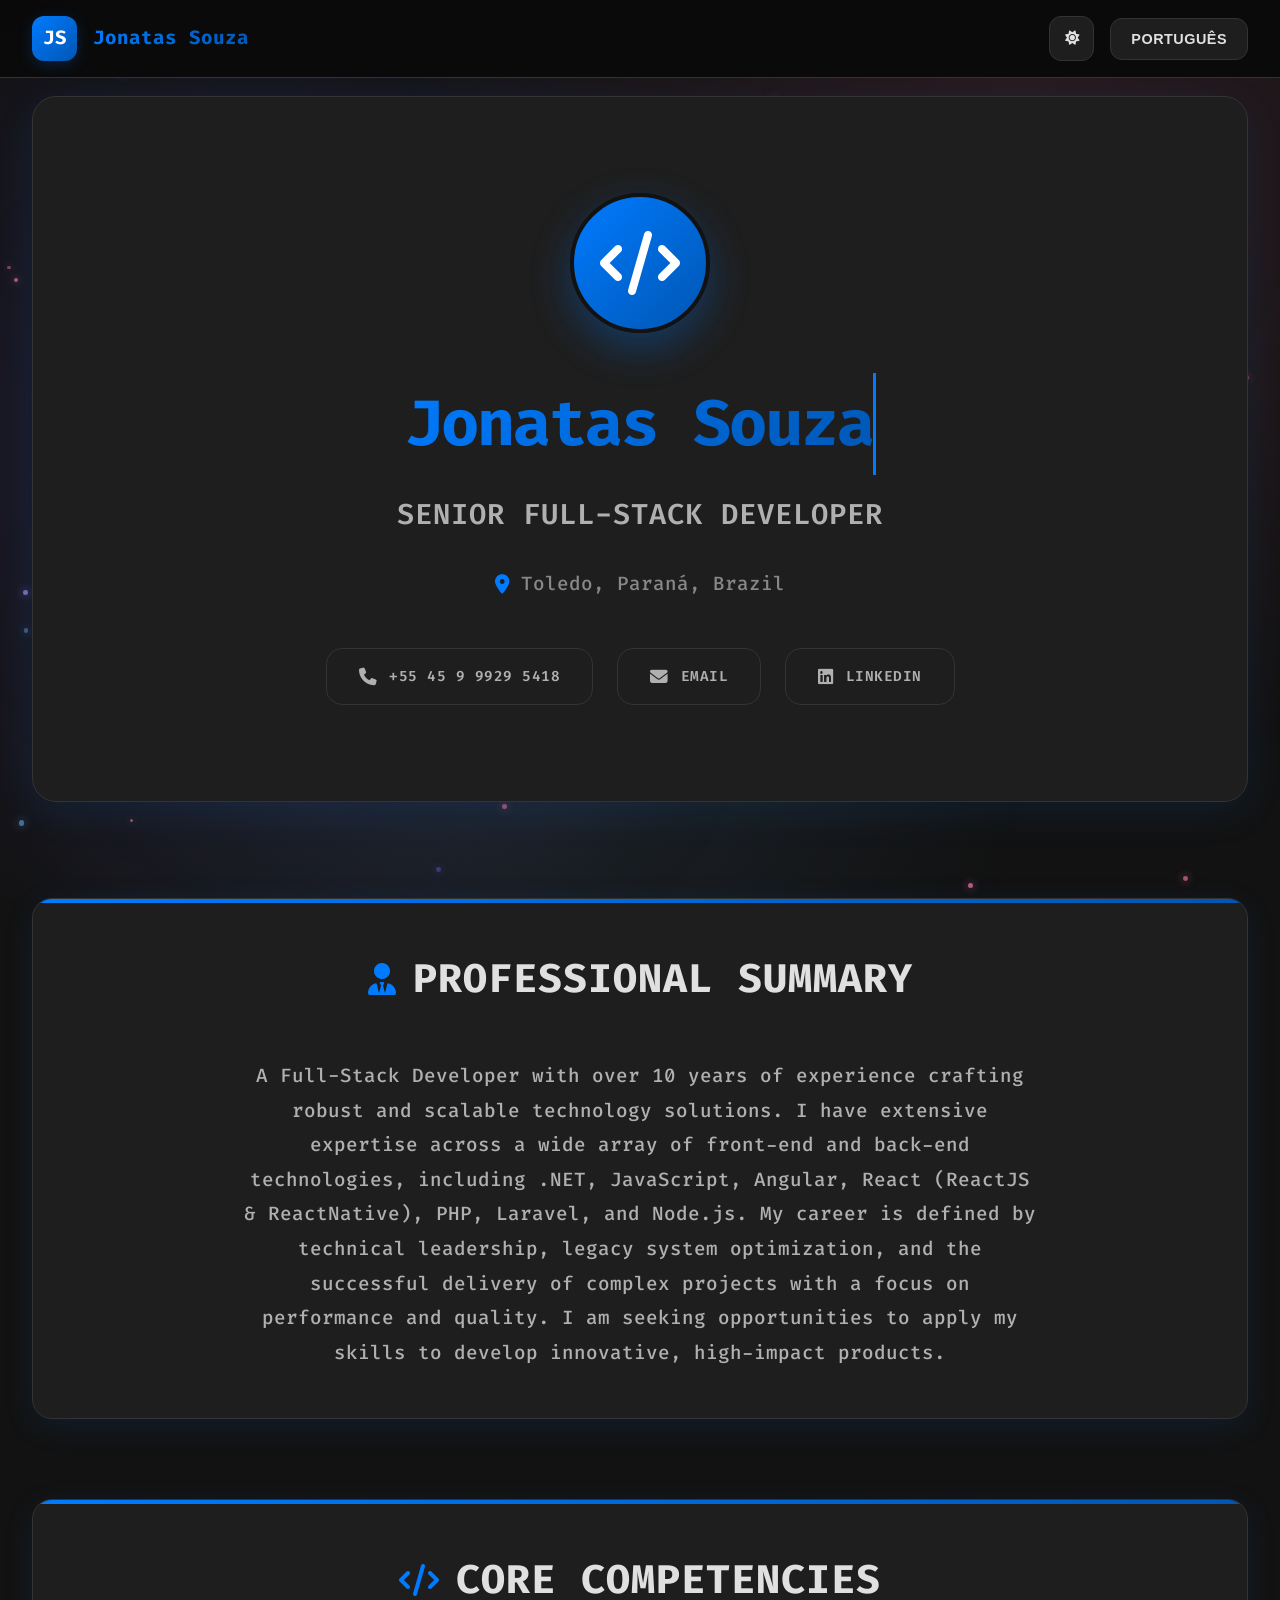
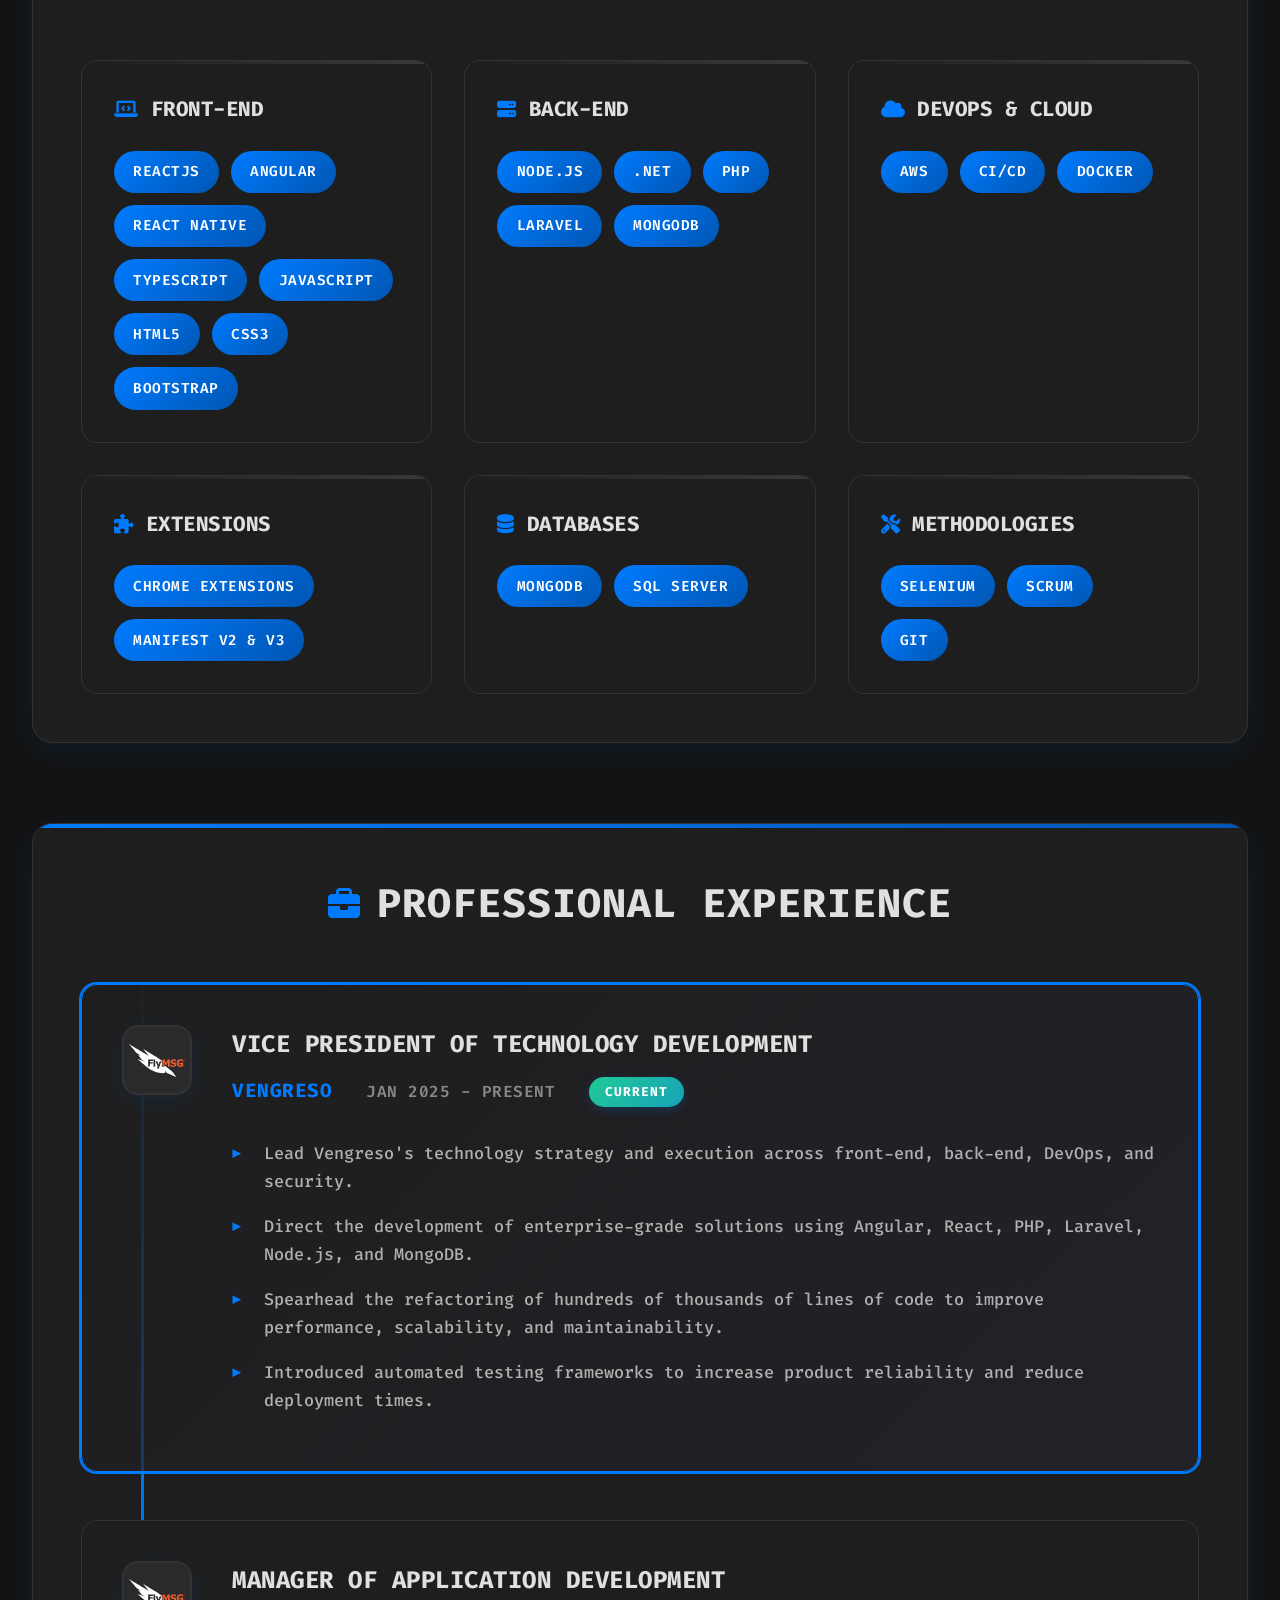
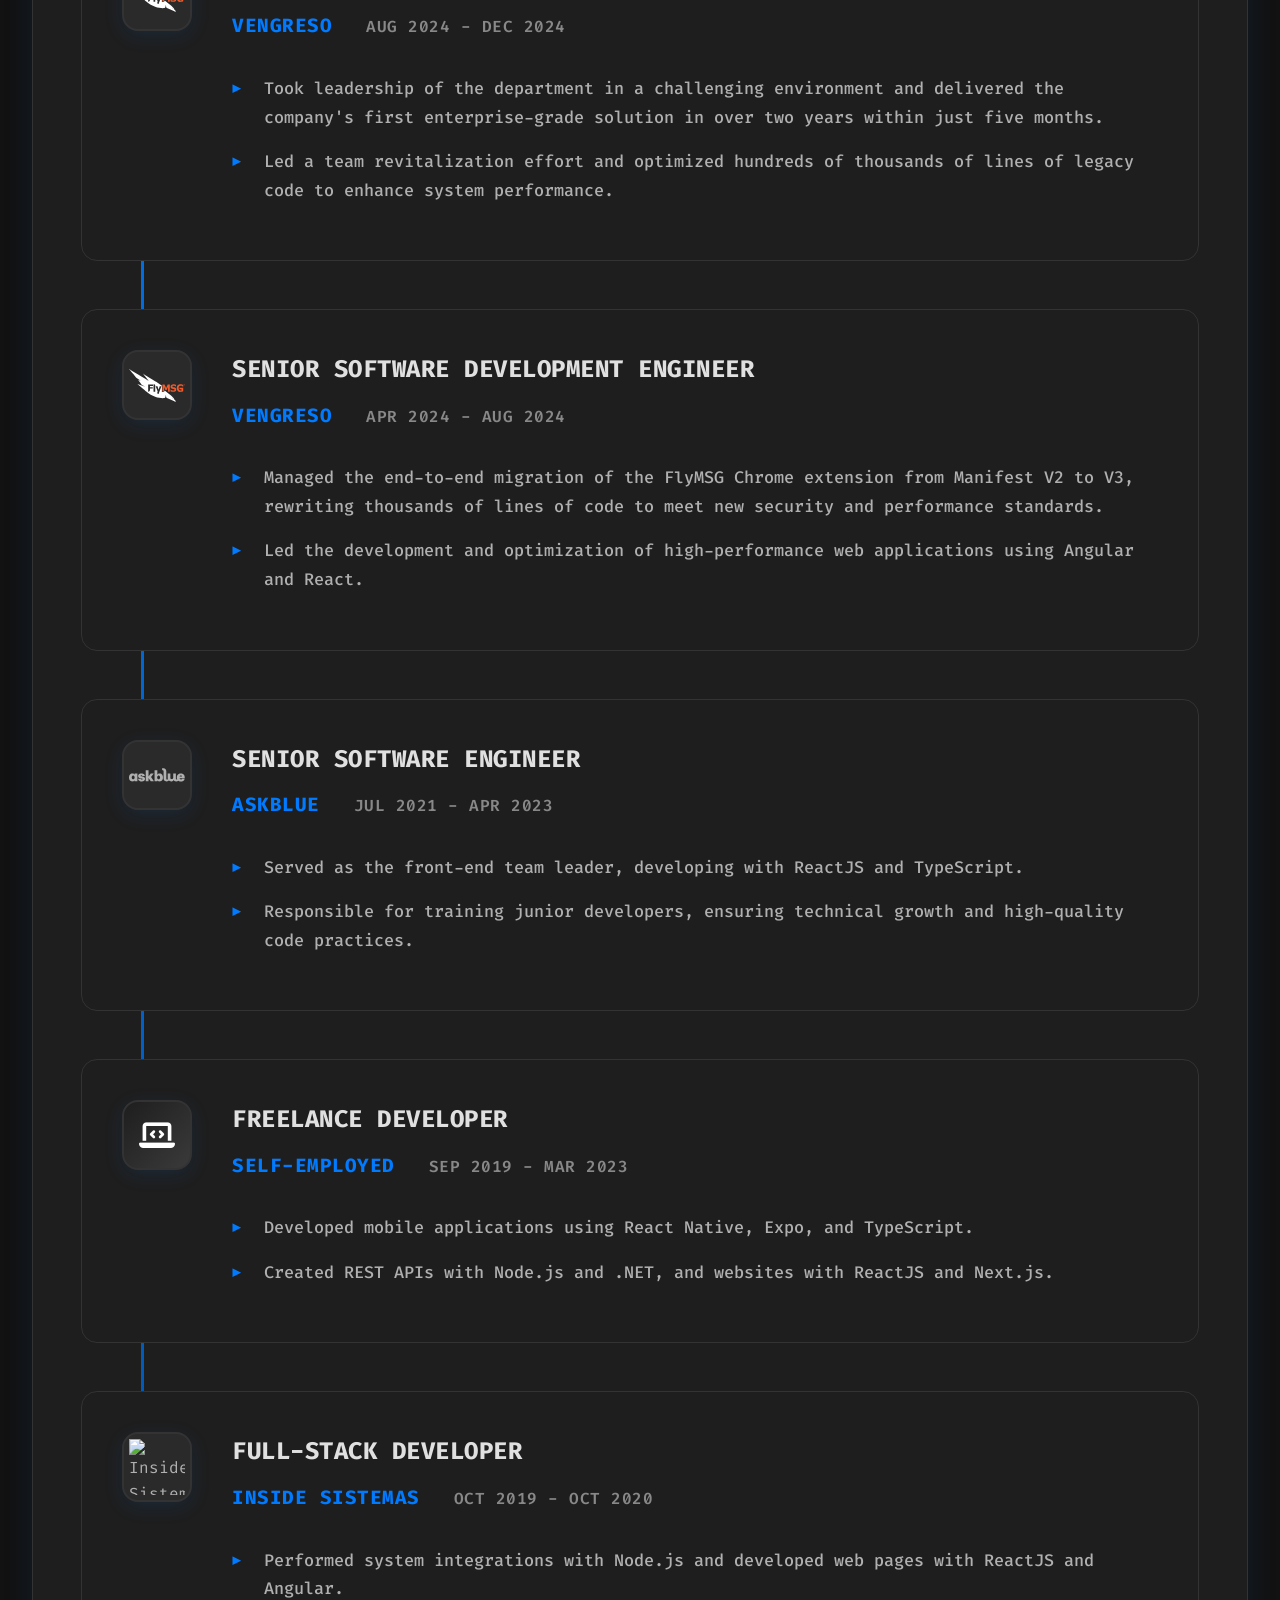
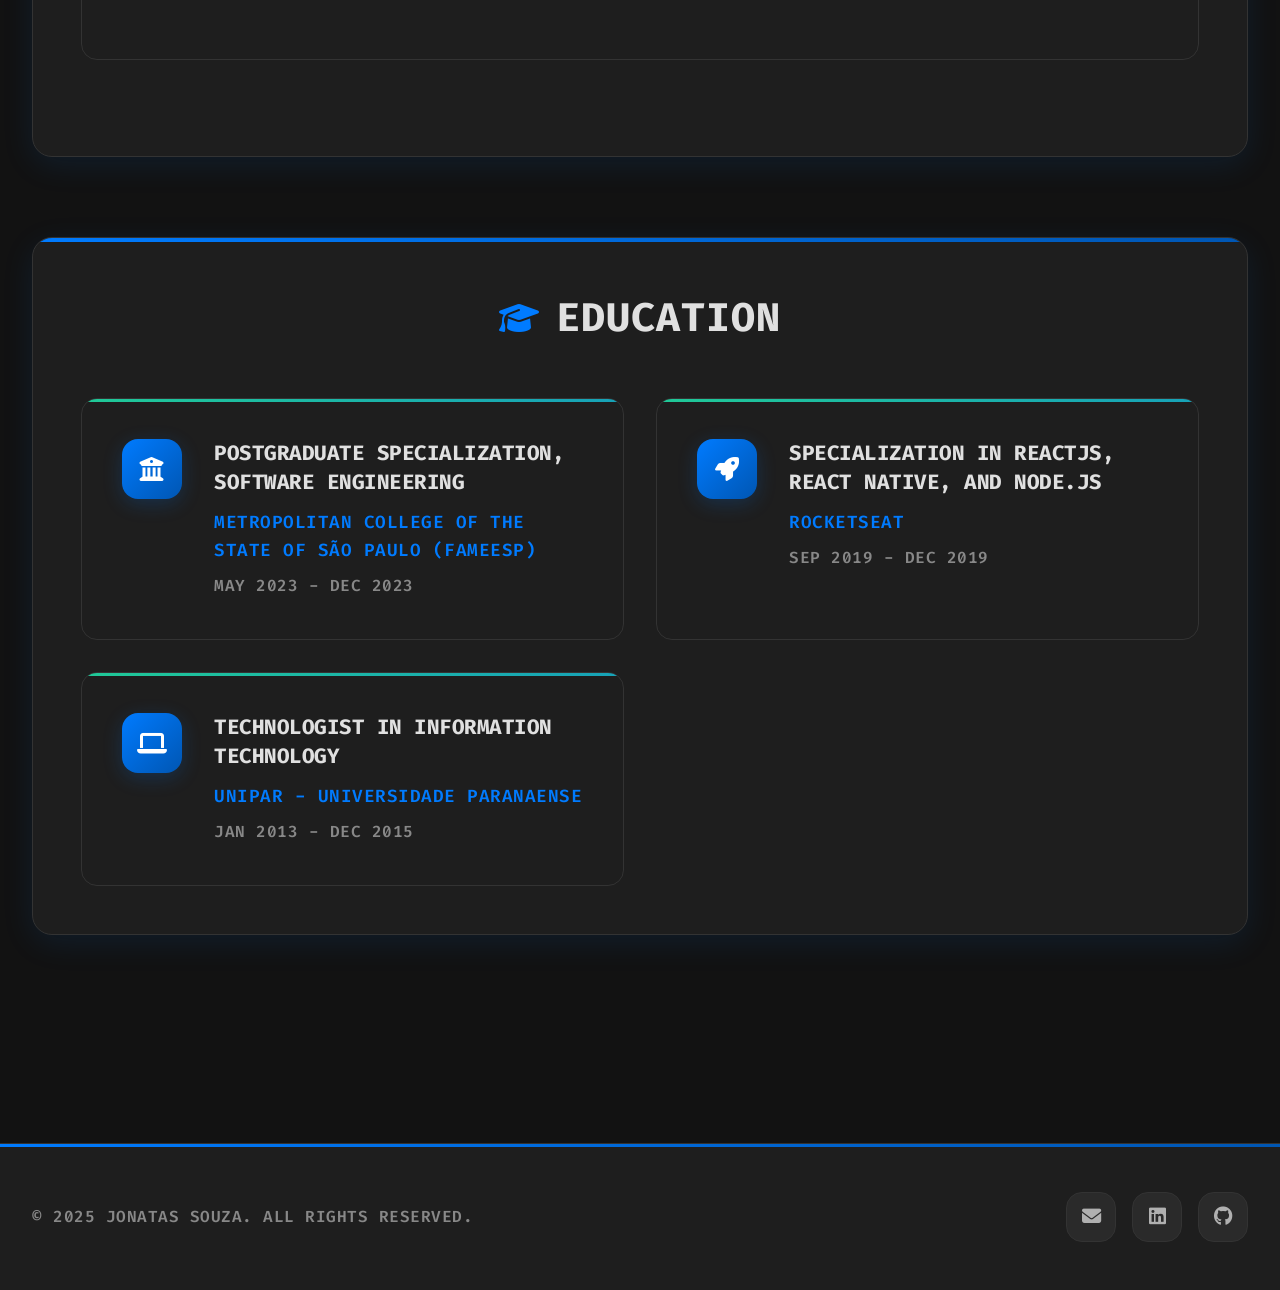
==== commit 78674784: "Update footer GitHub link to point to the correct profile; revise CSS variables for a more professio" ====
--- a/index.html
+++ b/index.html
@@ -812,7 +812,7 @@
         <div class="footer-links">
           <a href="mailto:jonatasfelipe2@hotmail.com"><i class="fas fa-envelope"></i></a>
           <a href="http://www.linkedin.com/in/joonatassouza" target="_blank"><i class="fab fa-linkedin"></i></a>
-          <a href="https://github.com" target="_blank"><i class="fab fa-github"></i></a>
+          <a href="https://github.com/joonatassouza" target="_blank"><i class="fab fa-github"></i></a>
         </div>
       </div>
     </footer>
--- a/style.css
+++ b/style.css
@@ -1,46 +1,47 @@
 :root {
-  /* Monster-inspired Dark Theme */
-  --bg-primary: #000000; /* Preto para o fundo principal */
-  --bg-secondary: #1a1a1a; /* Um tom de cinza escuro para seções secundárias */
-  --bg-tertiary: #2a2a2a; /* Outro tom de cinza escuro */
-  --bg-card: #1e1e1e; /* Fundo de cartões */
-  --text-primary: #ffffff; /* Branco para texto principal */
-  --text-secondary: #919296; /* Prata para texto secundário */
-  --text-muted: #888886; /* Um prata mais escuro para texto esmaecido */
-  --accent-primary: #95d600; /* Verde Monster para o acento principal */
-  --accent-secondary: #8f9396; /* Um tom de prata para o acento secundário */
-  --accent-tertiary: #6acd0c; /* Um verde um pouco diferente para o acento terciário */
+  /* Tema Profissional (Escuro) */
+  --bg-primary: #121212; /* Fundo principal: cinza escuro quase preto */
+  --bg-secondary: #1e1e1e; /* Fundo secundário: cinza escuro */
+  --bg-tertiary: #2a2a2a; /* Fundo terciário: cinza médio escuro */
+  --bg-card: #1e1e1e; /* Fundo de cartões: cinza escuro */
+  --text-primary: #e0e0e0; /* Texto principal: cinza claro */
+  --text-secondary: #b0b0b0; /* Texto secundário: cinza médio */
+  --text-muted: #888888; /* Texto esmaecido: cinza mais escuro */
+  --accent-primary: #007bff; /* Azul profissional para acento principal */
+  --accent-secondary: #6c757d; /* Cinza para acento secundário */
+  --accent-tertiary: #20c997; /* Teal para acento terciário (opcional) */
   --border-color: #333333; /* Cor de borda */
-  --shadow-light: rgba(149, 214, 0, 0.1); /* Sombras baseadas no verde Monster */
-  --shadow-medium: rgba(149, 214, 0, 0.2);
-  --shadow-heavy: rgba(149, 214, 0, 0.3);
-  --gradient-primary: linear-gradient(135deg, #95d600 0%, #ccdc2a 100%); /* Gradiente de verde */
-  --gradient-secondary: linear-gradient(135deg, #000000 0%, #1a1a1a 100%); /* Gradiente de preto/cinza */
-  --gradient-accent: linear-gradient(135deg, #95d600 0%, #30aa49 100%); /* Outro gradiente de verde */
-  --success-color: #95d600; /* Verde Monster para sucesso */
-  --warning-color: #faef55; /* Amarelo (opcional, pode ser ajustado) */
-  --error-color: #e84393; /* Rosa (opcional, pode ser ajustado) */
-  --monster-purple: #95d600; /* Pode ser removido ou alterado para uma variação de verde */
-  --monster-blue: #888886; /* Pode ser removido ou alterado para um tom de prata */
-  --monster-pink: #919296; /* Pode ser removido ou alterado para um tom de prata */
+  --shadow-light: rgba(0, 123, 255, 0.1); /* Sombras baseadas no azul */
+  --shadow-medium: rgba(0, 123, 255, 0.2);
+  --shadow-heavy: rgba(0, 123, 255, 0.3);
+  --gradient-primary: linear-gradient(135deg, #007bff 0%, #0056b3 100%); /* Gradiente de azul */
+  --gradient-secondary: linear-gradient(135deg, #1e1e1e 0%, #3a3a3a 100%); /* Gradiente de cinza */
+  --gradient-accent: linear-gradient(135deg, #20c997 0%, #17a2b8 100%); /* Gradiente de teal */
+  --success-color: #28a745; /* Verde para sucesso */
+  --warning-color: #ffc107; /* Amarelo para aviso */
+  --error-color: #dc3545; /* Vermelho para erro */
+  /* Cores Monster removidas ou redefinidas para o tema profissional */
+  --monster-purple: var(--accent-primary);
+  --monster-blue: var(--accent-secondary);
+  --monster-pink: var(--accent-tertiary);
 }
 
 [data-theme="light"] {
-  /* Para o tema claro, você pode inverter as cores ou usar um fundo branco com o verde Monster como acento */
+  /* Tema Profissional (Claro) */
   --bg-primary: #ffffff;
   --bg-secondary: #f8f9fa;
   --bg-tertiary: #e9ecef;
   --bg-card: #ffffff;
-  --text-primary: #000000;
-  --text-secondary: #636e72;
-  --text-muted: #b2bec3;
-  --accent-primary: #95d600; /* Verde Monster */
-  --accent-secondary: #888886; /* Prata */
-  --accent-tertiary: #6acd0c; /* Outro verde */
-  --border-color: #ddd;
-  --shadow-light: rgba(149, 214, 0, 0.1);
-  --shadow-medium: rgba(149, 214, 0, 0.15);
-  --shadow-heavy: rgba(149, 214, 0, 0.25);
+  --text-primary: #212529;
+  --text-secondary: #495057;
+  --text-muted: #6c757d;
+  --accent-primary: #007bff; /* O mesmo azul profissional */
+  --accent-secondary: #6c757d;
+  --accent-tertiary: #20c997;
+  --border-color: #dee2e6;
+  --shadow-light: rgba(0, 123, 255, 0.1);
+  --shadow-medium: rgba(0, 123, 255, 0.15);
+  --shadow-heavy: rgba(0, 123, 255, 0.25);
 }
 
 * {
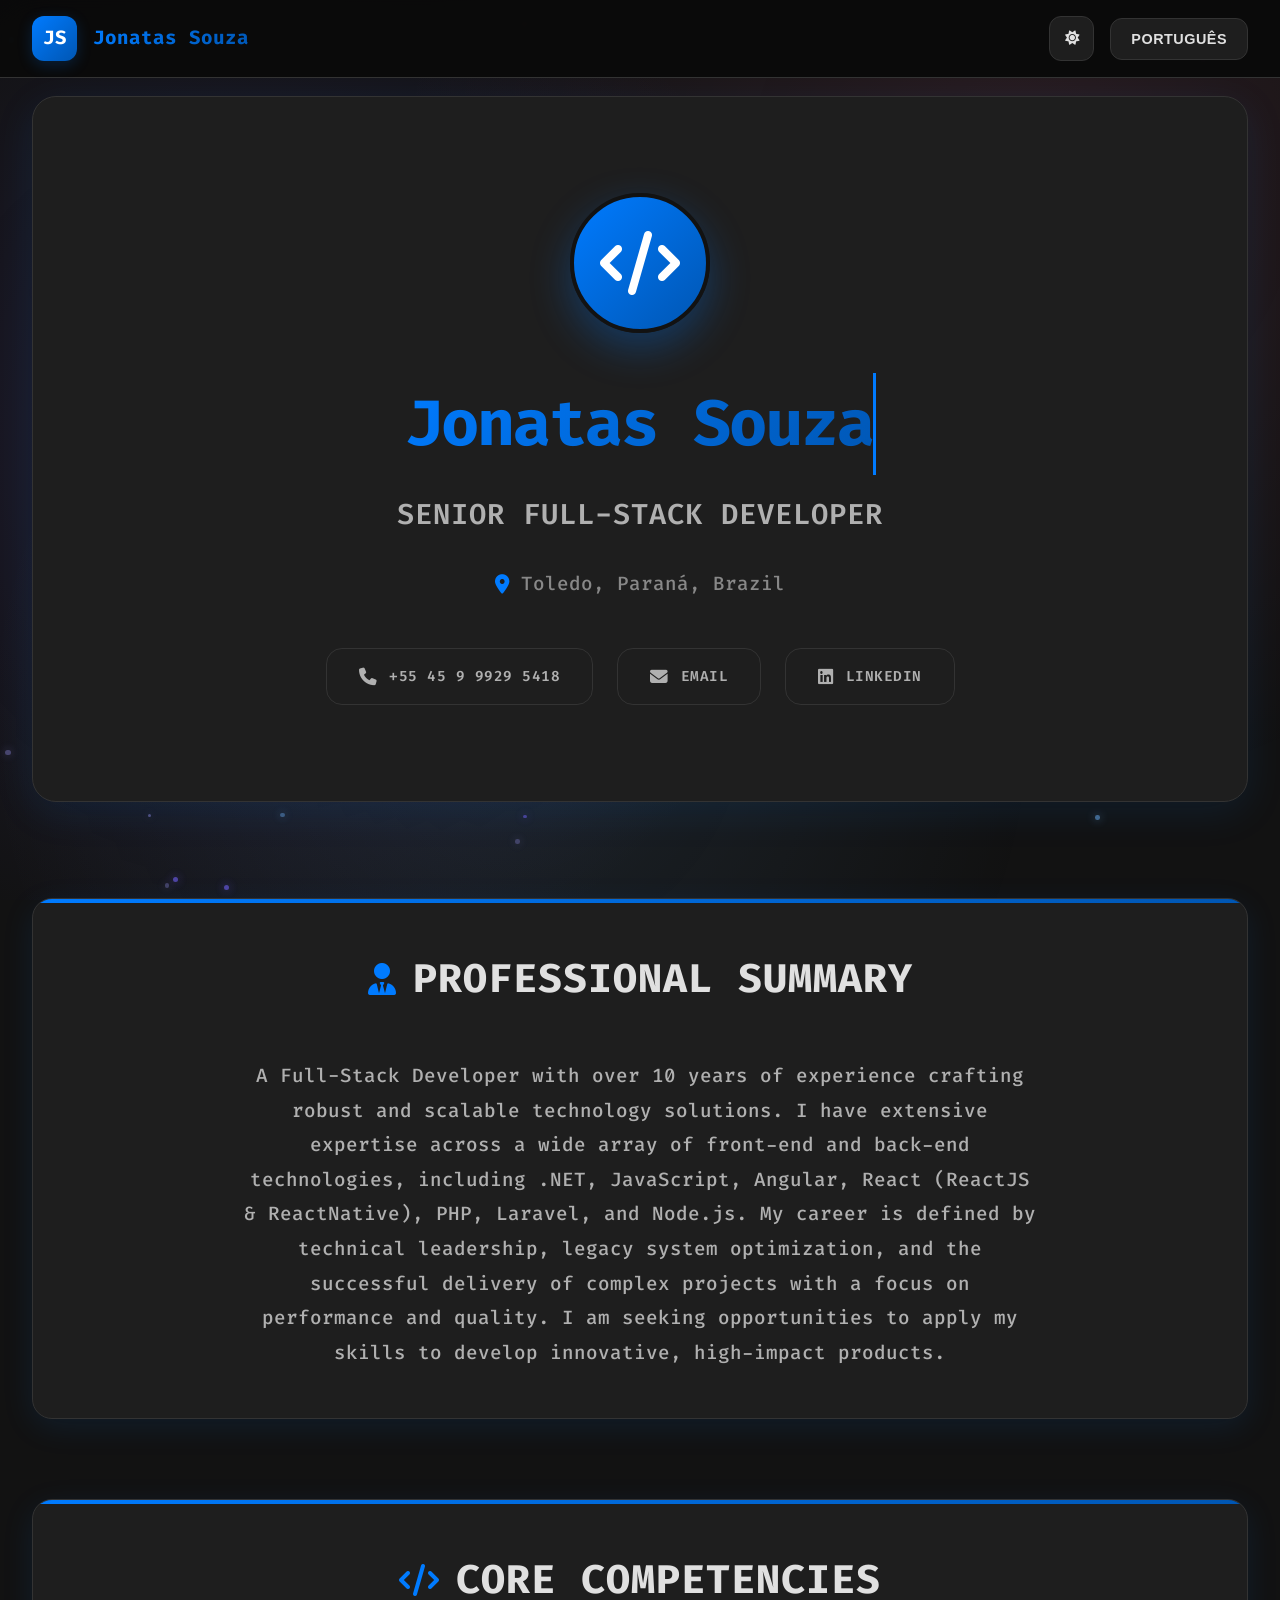
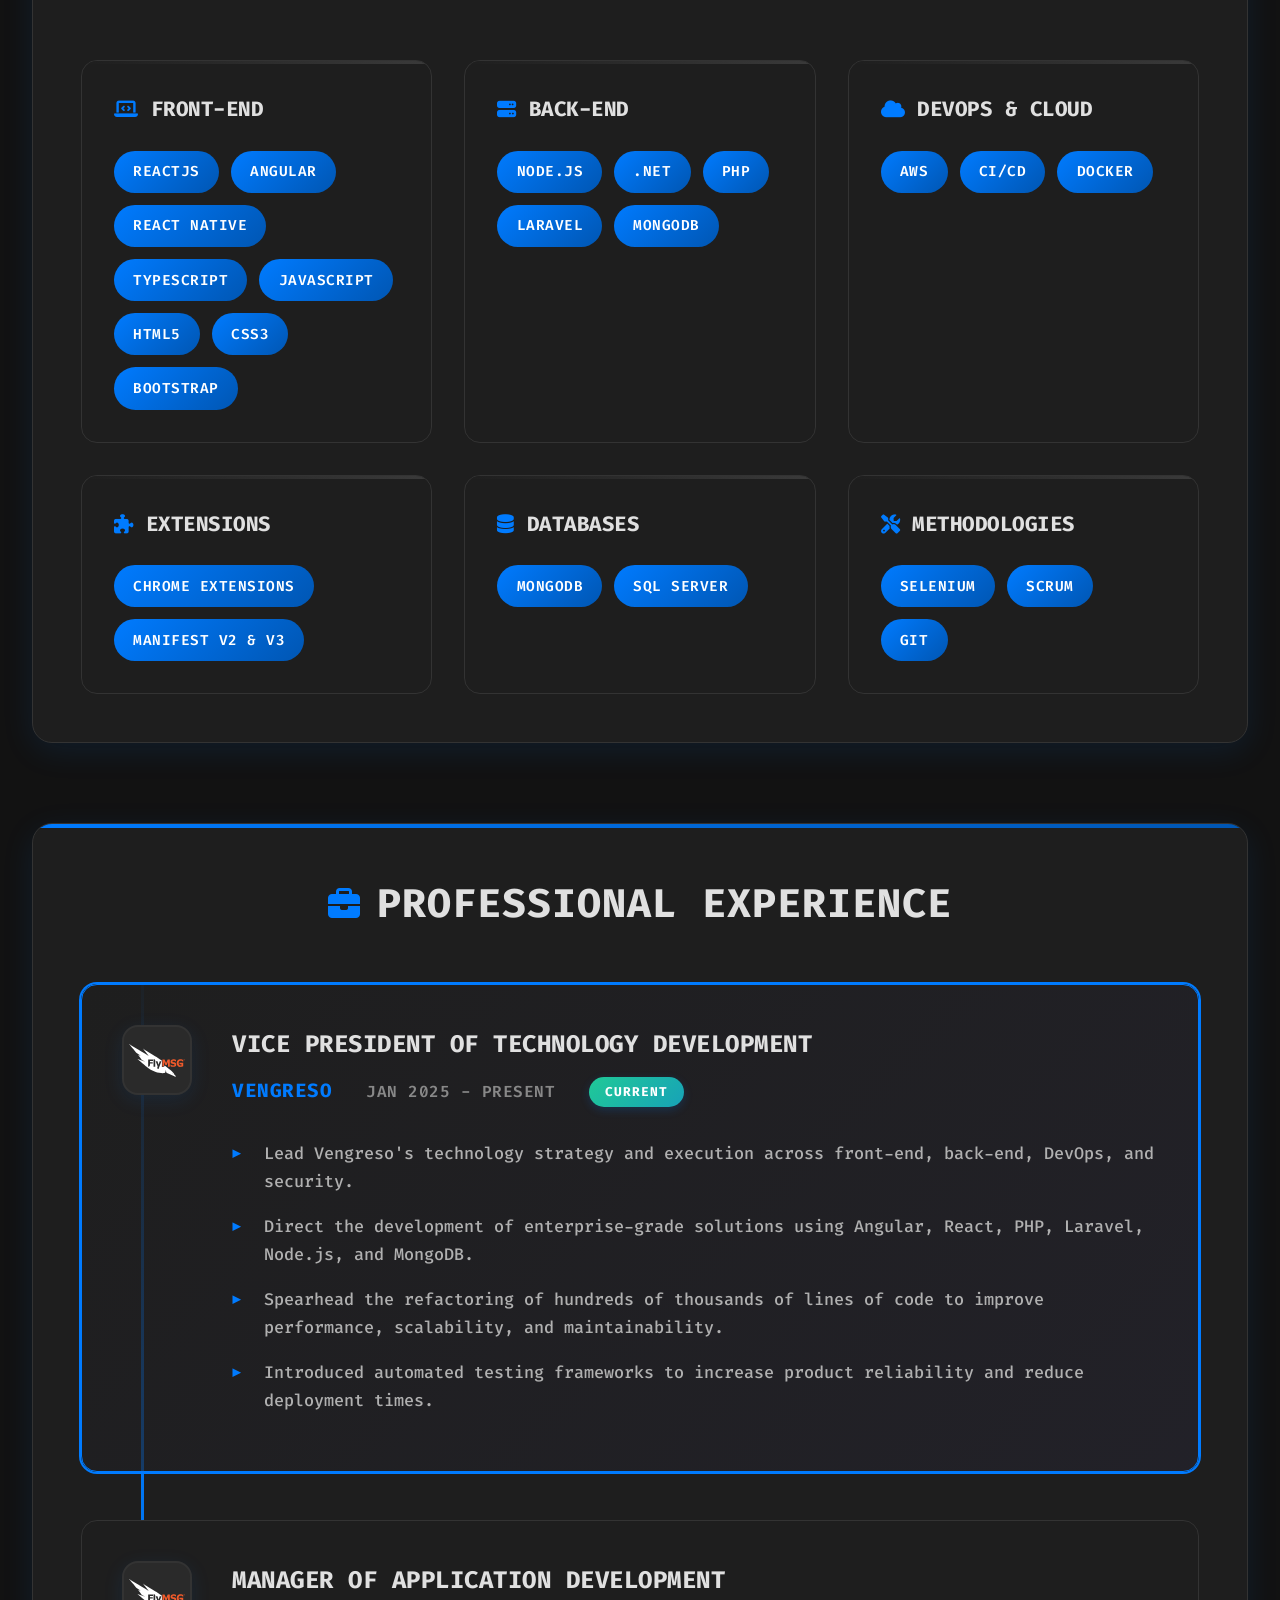
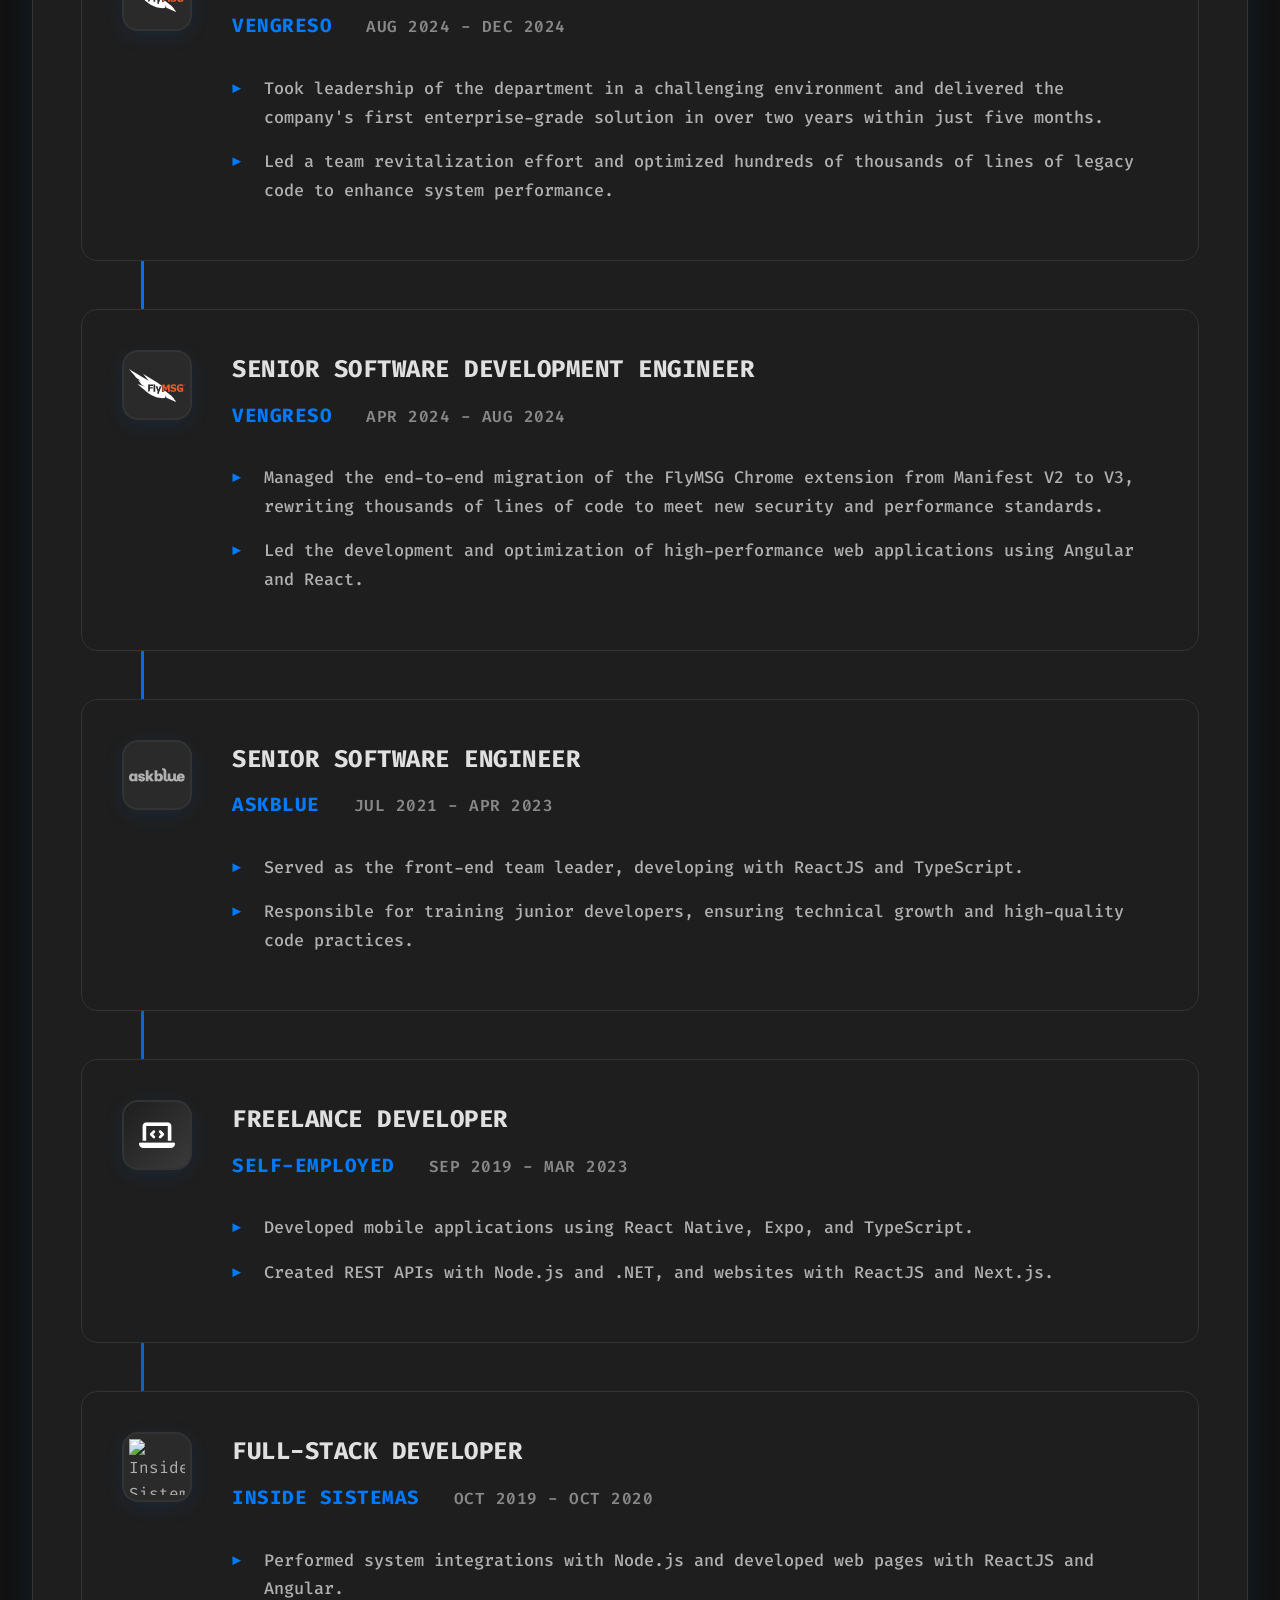
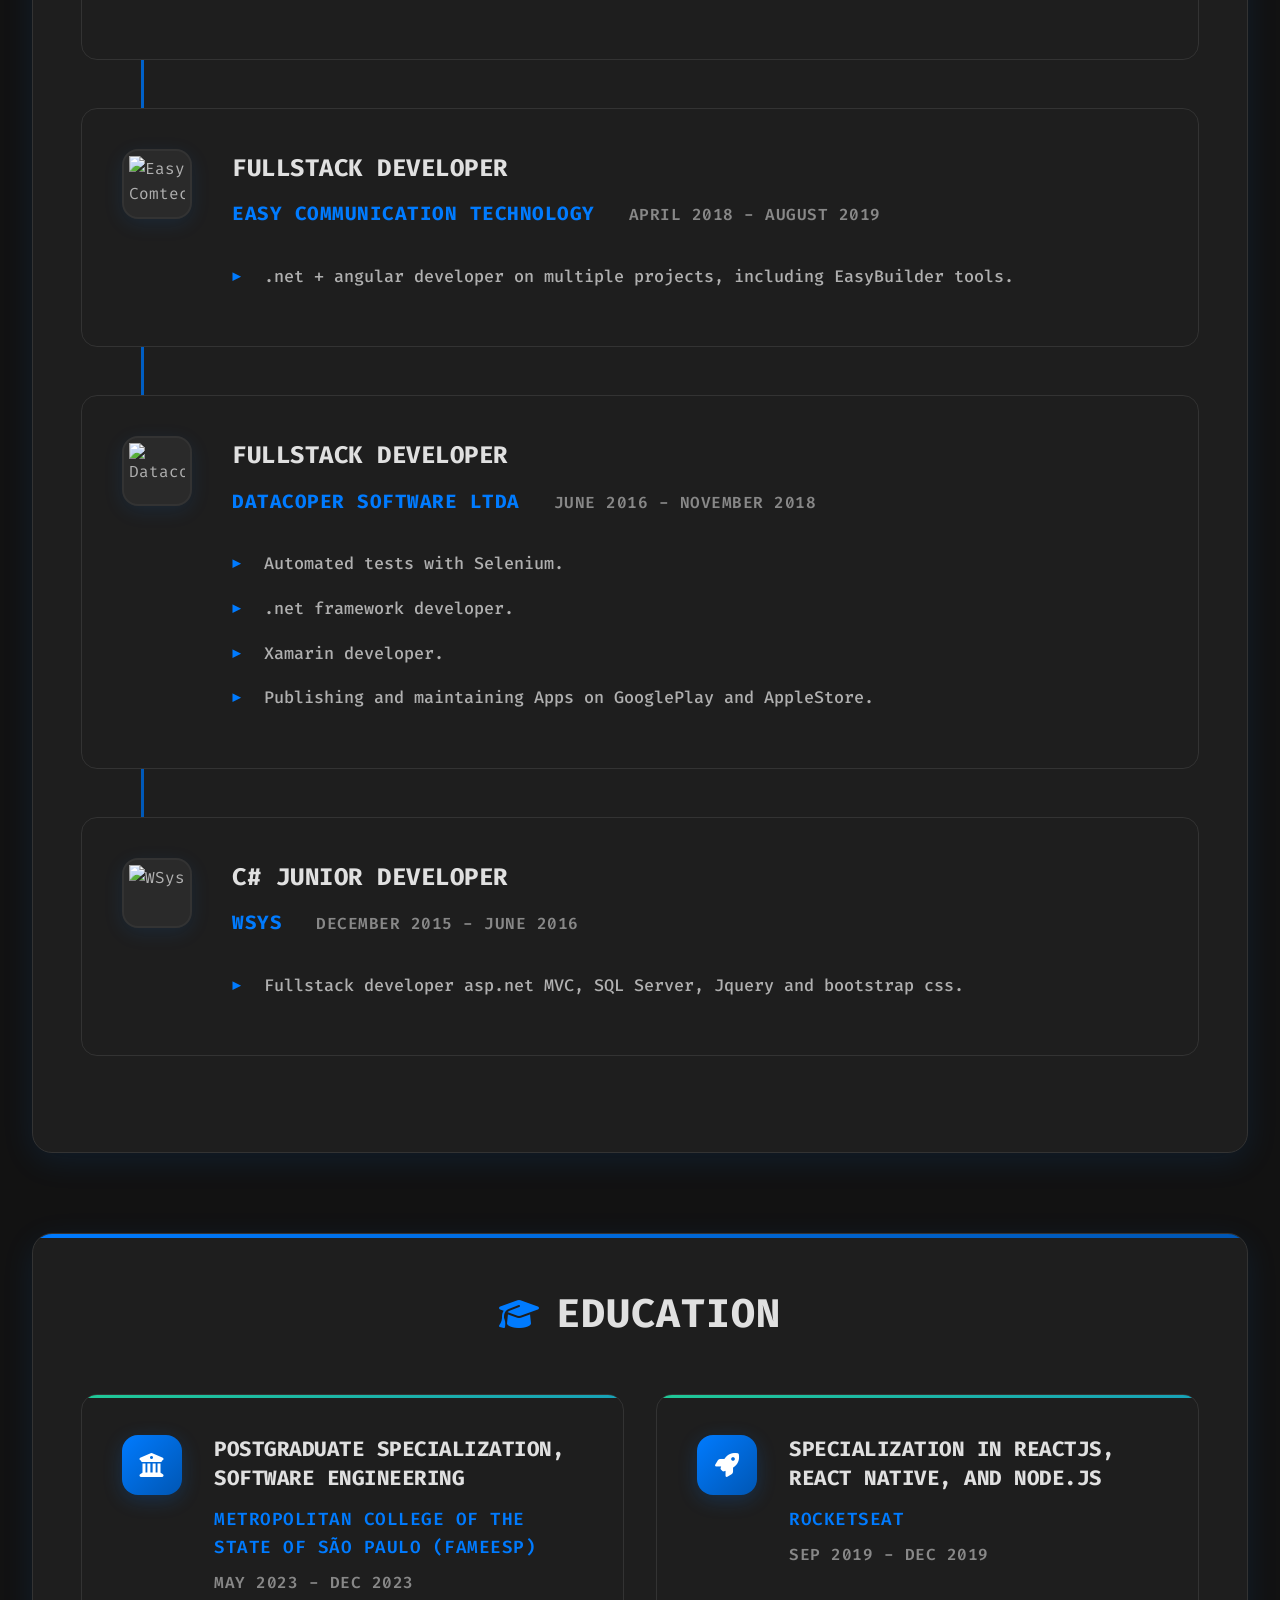
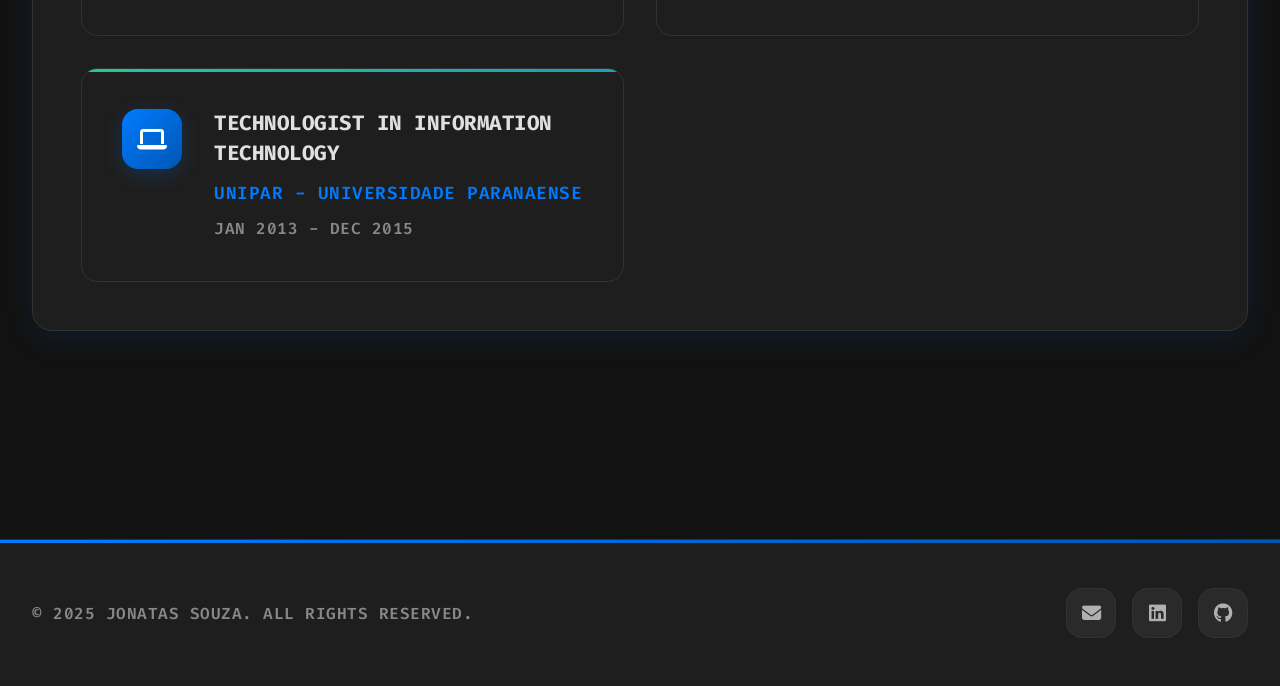
==== commit da0c435c: "Add job entries for Easy Comtec, Datacoper, and WSys to professional profile; include company logos " ====
--- a/index.html
+++ b/index.html
@@ -153,6 +153,7 @@
           </div>
           <div class="section-content">
             <div class="timeline">
+              <!-- Vengreso -->
               <div class="job-card current">
                 <div class="company-logo">
                   <svg width="80" height="47" viewBox="0 0 80 47" fill="none" xmlns="http://www.w3.org/2000/svg">
@@ -213,6 +214,7 @@
                 </div>
               </div>
 
+              <!-- Vengreso -->
               <div class="job-card">
                 <div class="company-logo">
                   <svg width="80" height="47" viewBox="0 0 80 47" fill="none" xmlns="http://www.w3.org/2000/svg">
@@ -264,6 +266,7 @@
                 </div>
               </div>
 
+              <!-- Vengreso -->
               <div class="job-card">
                 <div class="company-logo">
                   <svg width="80" height="47" viewBox="0 0 80 47" fill="none" xmlns="http://www.w3.org/2000/svg">
@@ -314,6 +317,7 @@
                 </div>
               </div>
 
+              <!-- askblue -->
               <div class="job-card">
                 <div class="company-logo">
                   <svg
@@ -346,6 +350,7 @@
                 </div>
               </div>
 
+              <!-- Freelancer -->
               <div class="job-card">
                 <div class="company-logo freelance">
                   <i class="fas fa-laptop-code"></i>
@@ -363,6 +368,7 @@
                 </div>
               </div>
 
+              <!-- Inside -->
               <div class="job-card">
                 <div class="company-logo">
                   <img
@@ -380,6 +386,69 @@
                     <li>
                       Performed system integrations with Node.js and developed web pages with ReactJS and Angular.
                     </li>
+                  </ul>
+                </div>
+              </div>
+
+              <!-- Easy Comtec -->
+              <div class="job-card">
+                <div class="company-logo">
+                  <img
+                    src="https://easycomtec.blob.core.windows.net/easycomtec/logo-header.png?auto=compress&cs=tinysrgb&w=100&h=100&fit=crop"
+                    alt="Easy Comtec"
+                  />
+                </div>
+                <div class="job-content">
+                  <div class="job-header">
+                    <h3>Fullstack developer</h3>
+                    <span class="company">Easy Communication Technology</span>
+                    <span class="period">April 2018 - August 2019</span>
+                  </div>
+                  <ul class="achievements">
+                    <li>.net + angular developer on multiple projects, including EasyBuilder tools.</li>
+                  </ul>
+                </div>
+              </div>
+
+              <!-- Datacoper -->
+              <div class="job-card">
+                <div class="company-logo">
+                  <img
+                    src="https://www.agrodistribuidor.com.br/up_imgs/cont_150819113447_materiais-seg-01.png?auto=compress&cs=tinysrgb&w=100&h=100&fit=crop"
+                    alt="Datacoper"
+                  />
+                </div>
+                <div class="job-content">
+                  <div class="job-header">
+                    <h3>Fullstack Developer</h3>
+                    <span class="company">Datacoper Software Ltda</span>
+                    <span class="period">June 2016 - November 2018</span>
+                  </div>
+                  <ul class="achievements">
+                    <li>Automated tests with Selenium.</li>
+                    <li>.net framework developer.</li>
+                    <li>Xamarin developer.</li>
+                    <li>Publishing and maintaining Apps on GooglePlay and AppleStore.</li>
+                  </ul>
+                </div>
+              </div>
+
+              <!-- WSys -->
+              <div class="job-card">
+                <div class="company-logo">
+                  <img
+                    src="https://www.wsys.inf.br/site/uploads/2021/03/Logo.png?auto=compress&cs=tinysrgb&w=100&h=100&fit=crop"
+                    alt="WSys"
+                  />
+                </div>
+                <div class="job-content">
+                  <div class="job-header">
+                    <h3>C# Junior Developer</h3>
+                    <span class="company">Wsys</span>
+                    <span class="period">December 2015 - June 2016</span>
+                  </div>
+                  <ul class="achievements">
+                    <li>Fullstack developer asp.net MVC, SQL Server, Jquery and bootstrap css.</li>
                   </ul>
                 </div>
               </div>
@@ -544,6 +613,7 @@
           </div>
           <div class="section-content">
             <div class="timeline">
+              <!-- Vengreso -->
               <div class="job-card current">
                 <div class="company-logo">
                   <svg width="80" height="47" viewBox="0 0 80 47" fill="none" xmlns="http://www.w3.org/2000/svg">
@@ -601,6 +671,7 @@
                 </div>
               </div>
 
+              <!-- Vengreso -->
               <div class="job-card">
                 <div class="company-logo">
                   <svg width="80" height="47" viewBox="0 0 80 47" fill="none" xmlns="http://www.w3.org/2000/svg">
@@ -652,6 +723,7 @@
                 </div>
               </div>
 
+              <!-- Vengreso -->
               <div class="job-card">
                 <div class="company-logo">
                   <svg width="80" height="47" viewBox="0 0 80 47" fill="none" xmlns="http://www.w3.org/2000/svg">
@@ -700,6 +772,7 @@
                 </div>
               </div>
 
+              <!-- askblue -->
               <div class="job-card">
                 <div class="company-logo">
                   <img
@@ -723,6 +796,7 @@
                 </div>
               </div>
 
+              <!-- Freelancer -->
               <div class="job-card">
                 <div class="company-logo freelance">
                   <i class="fas fa-laptop-code"></i>
@@ -740,6 +814,7 @@
                 </div>
               </div>
 
+              <!-- Inside -->
               <div class="job-card">
                 <div class="company-logo">
                   <img
@@ -757,6 +832,69 @@
                     <li>
                       Realizei integrações de sistemas com Node.js e desenvolvi páginas web com ReactJS e Angular.
                     </li>
+                  </ul>
+                </div>
+              </div>
+
+              <!-- Easy Comtec -->
+              <div class="job-card">
+                <div class="company-logo">
+                  <img
+                    src="https://easycomtec.blob.core.windows.net/easycomtec/logo-header.png?auto=compress&cs=tinysrgb&w=100&h=100&fit=crop"
+                    alt="Easy Comtec"
+                  />
+                </div>
+                <div class="job-content">
+                  <div class="job-header">
+                    <h3>Fullstack developer</h3>
+                    <span class="company">Easy Communication Technology</span>
+                    <span class="period">Abril 2018 - Agosto 2019</span>
+                  </div>
+                  <ul class="achievements">
+                    <li>Desenvolvedor .net + angular em múltiplos projetos, incluindo ferramentas EasyBuilder.</li>
+                  </ul>
+                </div>
+              </div>
+
+              <!-- Datacoper -->
+              <div class="job-card">
+                <div class="company-logo">
+                  <img
+                    src="https://www.agrodistribuidor.com.br/up_imgs/cont_150819113447_materiais-seg-01.png?auto=compress&cs=tinysrgb&w=100&h=100&fit=crop"
+                    alt="Datacoper"
+                  />
+                </div>
+                <div class="job-content">
+                  <div class="job-header">
+                    <h3>Fullstack Developer</h3>
+                    <span class="company">Datacoper Software Ltda</span>
+                    <span class="period">Junho 2016 - Novembro 2018</span>
+                  </div>
+                  <ul class="achievements">
+                    <li>Testes automatizados com Selenium.</li>
+                    <li>Desenvolvedor .net framework.</li>
+                    <li>Desenvolvedor Xamarin.</li>
+                    <li>Publicação e manutenção de aplicativos no GooglePlay e AppleStore.</li>
+                  </ul>
+                </div>
+              </div>
+
+              <!-- WSys -->
+              <div class="job-card">
+                <div class="company-logo">
+                  <img
+                    src="https://www.wsys.inf.br/site/uploads/2021/03/Logo.png?auto=compress&cs=tinysrgb&w=100&h=100&fit=crop"
+                    alt="WSys"
+                  />
+                </div>
+                <div class="job-content">
+                  <div class="job-header">
+                    <h3>C# Junior Developer</h3>
+                    <span class="company">Wsys</span>
+                    <span class="period">Dezembro 2015 - Junho 2016</span>
+                  </div>
+                  <ul class="achievements">
+                    <li>Desenvolvedor fullstack asp.net MVC, SQL Server, Jquery e bootstrap css.</li>
                   </ul>
                 </div>
               </div>
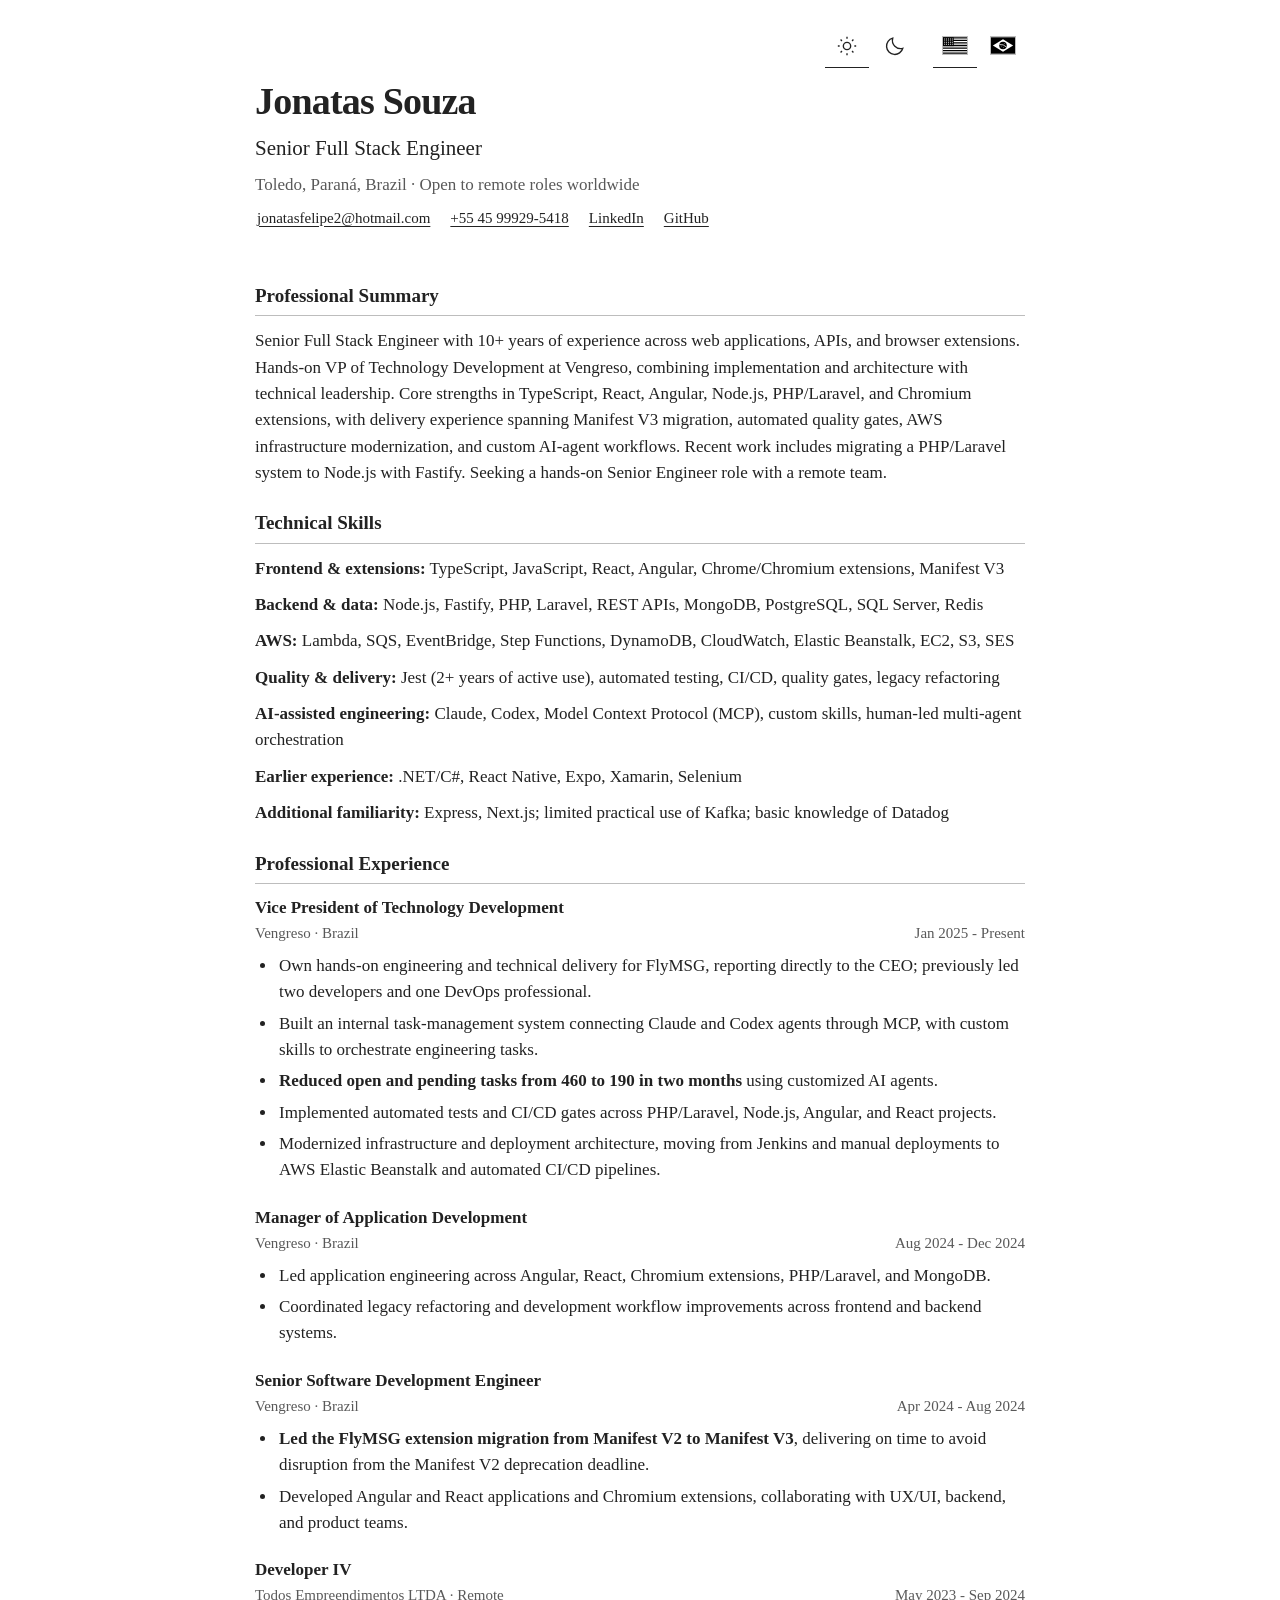
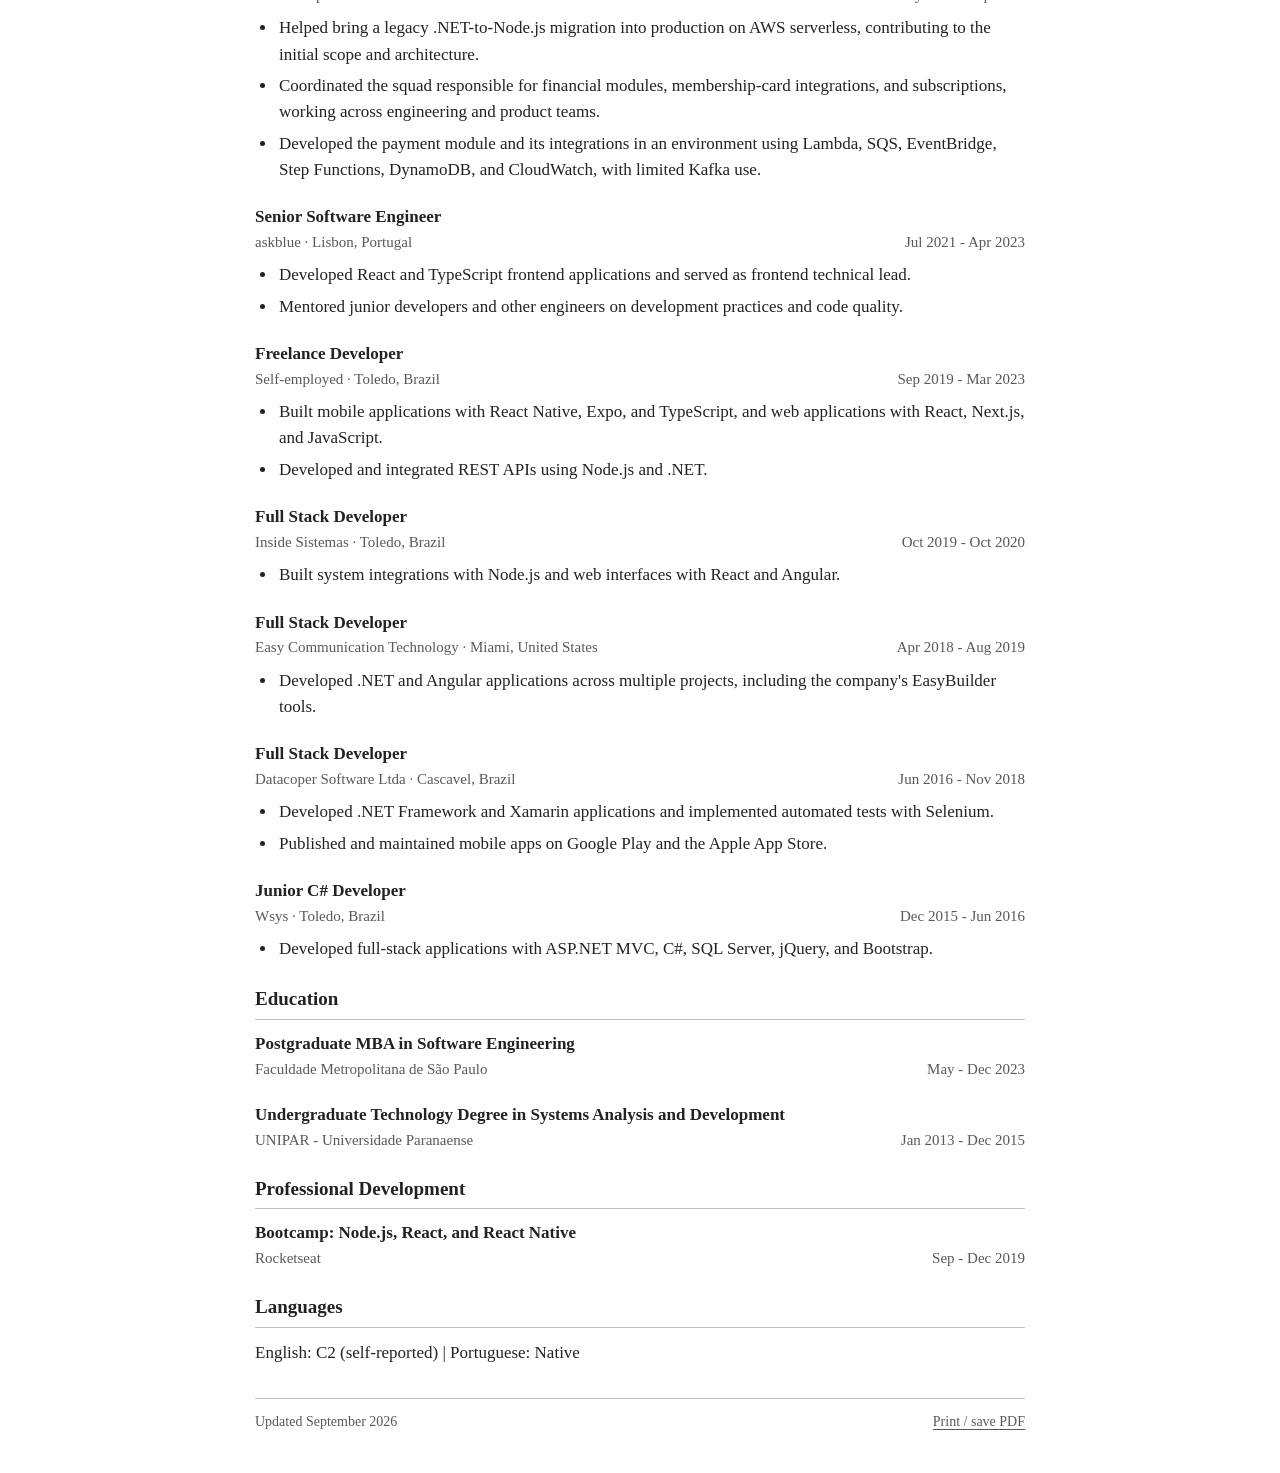
==== commit 39746ce7: "Redesign bilingual CV as a minimal text page with current career details" ====
--- a/index.html
+++ b/index.html
@@ -1,960 +1,166 @@
-<!DOCTYPE html>
-<html lang="en">
-  <head>
-    <meta charset="UTF-8" />
-    <meta http-equiv="X-UA-Compatible" content="IE=edge" />
-    <meta name="viewport" content="width=device-width, initial-scale=1.0" />
-    <title>Jonatas Souza - Senior Full-Stack Developer</title>
-    <link rel="preconnect" href="https://fonts.googleapis.com" />
-    <link rel="preconnect" href="https://fonts.gstatic.com" crossorigin />
-    <link href="https://fonts.googleapis.com/css2?family=Fira+Code:wght@300..700&display=swap" rel="stylesheet" />
-    <link rel="stylesheet" href="https://cdnjs.cloudflare.com/ajax/libs/font-awesome/6.4.0/css/all.min.css" />
-    <link rel="preconnect" href="https://fonts.googleapis.com" />
-    <link rel="preconnect" href="https://fonts.gstatic.com" crossorigin />
-    <link
-      href="https://fonts.googleapis.com/css2?family=Inter:wght@300;400;500;600;700;800;900&display=swap"
-      rel="stylesheet"
-    />
-    <link rel="stylesheet" href="style.css" />
-  </head>
-
-  <body data-theme="dark">
-    <div class="background-pattern"></div>
-
-    <nav class="navbar">
-      <div class="nav-container">
-        <div class="nav-brand">
-          <span class="brand-icon">JS</span>
-          <span class="brand-text">Jonatas Souza</span>
-        </div>
-        <div class="nav-controls">
-          <button id="theme-toggle" class="theme-btn" aria-label="Toggle theme">
-            <i class="fas fa-sun"></i>
-          </button>
-          <button id="lang-btn" class="lang-btn">Português</button>
-        </div>
+<!doctype html>
+<html lang="en" data-theme="light">
+<head>
+  <meta charset="utf-8">
+  <meta name="viewport" content="width=device-width, initial-scale=1">
+  <meta name="description" content="Jonatas Souza — Senior Full Stack Engineer. 10+ years building web applications, APIs and browser extensions. Node.js, TypeScript, AWS and AI-assisted engineering.">
+  <meta name="color-scheme" content="light dark">
+  <title>Jonatas Souza — Senior Full Stack Engineer</title>
+  <link rel="canonical" href="https://joonatassouza.github.io/">
+  <link rel="alternate" hreflang="en" href="https://joonatassouza.github.io/">
+  <link rel="alternate" hreflang="pt-BR" href="https://joonatassouza.github.io/pt.html">
+  <link rel="alternate" hreflang="x-default" href="https://joonatassouza.github.io/">
+  <link rel="stylesheet" href="style.css">
+  <script src="script.js" defer></script>
+</head>
+<body>
+  <a class="skip-link" href="#cv">Skip to CV</a>
+  <div class="page">
+    <nav class="controls" aria-label="Appearance and language">
+      <div class="theme-controls" hidden>
+        <button type="button" data-set-theme="light" aria-label="Light theme" title="Light theme" aria-pressed="true"><svg viewBox="0 0 24 24" aria-hidden="true"><circle cx="12" cy="12" r="4"/><path d="M12 2v2m0 16v2M2 12h2m16 0h2M5 5l1.5 1.5m11 11L19 19M5 19l1.5-1.5m11-11L19 5"/></svg></button>
+        <button type="button" data-set-theme="dark" aria-label="Dark theme" title="Dark theme" aria-pressed="false"><svg viewBox="0 0 24 24" aria-hidden="true"><path d="M20.5 14.5A9 9 0 0 1 9.5 3.5a9 9 0 1 0 11 11Z"/></svg></button>
       </div>
+      <a href="index.html" lang="en" hreflang="en" aria-label="English" title="English" aria-current="page"><svg class="flag" viewBox="0 0 38 26" aria-hidden="true"><path fill="white" d="M0 0h38v26H0z"/><path stroke="black" stroke-width="2" d="M0 1h38M0 5h38M0 9h38M0 13h38M0 17h38M0 21h38M0 25h38"/><path fill="black" d="M0 0h17v14H0z"/><path fill="white" d="M2 2h1.4v1.4h-1.4z M5 2h1.4v1.4h-1.4z M8 2h1.4v1.4h-1.4z M11 2h1.4v1.4h-1.4z M14 2h1.4v1.4h-1.4z M2 5h1.4v1.4h-1.4z M5 5h1.4v1.4h-1.4z M8 5h1.4v1.4h-1.4z M11 5h1.4v1.4h-1.4z M14 5h1.4v1.4h-1.4z M2 8h1.4v1.4h-1.4z M5 8h1.4v1.4h-1.4z M8 8h1.4v1.4h-1.4z M11 8h1.4v1.4h-1.4z M14 8h1.4v1.4h-1.4z M2 11h1.4v1.4h-1.4z M5 11h1.4v1.4h-1.4z M8 11h1.4v1.4h-1.4z M11 11h1.4v1.4h-1.4z M14 11h1.4v1.4h-1.4z"/></svg></a>
+      <a href="pt.html" lang="pt-BR" hreflang="pt-BR" aria-label="Português brasileiro" title="Português brasileiro"><svg class="flag" viewBox="0 0 38 26" aria-hidden="true"><path fill="black" d="M0 0h38v26H0z"/><path fill="white" d="m19 3 16 10-16 10L3 13Z"/><circle fill="black" cx="19" cy="13" r="6"/><path fill="none" stroke="white" stroke-width="1.2" d="M13.5 11.5q6-1 11 4"/><g fill="white"><circle cx="17" cy="15" r=".5"/><circle cx="20" cy="16" r=".5"/><circle cx="21" cy="10" r=".5"/></g></svg></a>
     </nav>
-
-    <div class="container">
-      <div id="en-version">
-        <header class="hero-section">
-          <div class="hero-content">
-            <div class="profile-image">
-              <div class="profile-placeholder">
-                <i class="fas fa-code"></i>
-              </div>
-            </div>
-            <h1 class="hero-title">Jonatas Souza</h1>
-            <p class="hero-subtitle">Senior Full-Stack Developer</p>
-            <div class="hero-location">
-              <i class="fas fa-map-marker-alt"></i>
-              <span>Toledo, Paraná, Brazil</span>
-            </div>
-            <div class="contact-info">
-              <a href="tel:+5545999295418" class="contact-item">
-                <i class="fas fa-phone"></i>
-                <span>+55 45 9 9929 5418</span>
-              </a>
-              <a href="mailto:jonatasfelipe2@hotmail.com" class="contact-item">
-                <i class="fas fa-envelope"></i>
-                <span>Email</span>
-              </a>
-              <a href="http://www.linkedin.com/in/joonatassouza" target="_blank" class="contact-item">
-                <i class="fab fa-linkedin"></i>
-                <span>LinkedIn</span>
-              </a>
-            </div>
-          </div>
-        </header>
-
-        <section class="content-section">
-          <div class="section-header">
-            <h2><i class="fas fa-user-tie"></i> Professional Summary</h2>
-          </div>
-          <div class="section-content">
-            <p class="summary-text">
-              A Full-Stack Developer with over 10 years of experience crafting robust and scalable technology solutions.
-              I have extensive expertise across a wide array of front-end and back-end technologies, including .NET,
-              JavaScript, Angular, React (ReactJS & ReactNative), PHP, Laravel, and Node.js. My career is defined by
-              technical leadership, legacy system optimization, and the successful delivery of complex projects with a
-              focus on performance and quality. I am seeking opportunities to apply my skills to develop innovative,
-              high-impact products.
-            </p>
-          </div>
-        </section>
-
-        <section class="content-section">
-          <div class="section-header">
-            <h2><i class="fas fa-code"></i> Core Competencies</h2>
-          </div>
-          <div class="section-content">
-            <div class="skills-grid">
-              <div class="skill-category">
-                <h4><i class="fas fa-laptop-code"></i> Front-End</h4>
-                <div class="skill-tags">
-                  <span class="skill-tag">ReactJS</span>
-                  <span class="skill-tag">Angular</span>
-                  <span class="skill-tag">React Native</span>
-                  <span class="skill-tag">TypeScript</span>
-                  <span class="skill-tag">JavaScript</span>
-                  <span class="skill-tag">HTML5</span>
-                  <span class="skill-tag">CSS3</span>
-                  <span class="skill-tag">Bootstrap</span>
-                </div>
-              </div>
-              <div class="skill-category">
-                <h4><i class="fas fa-server"></i> Back-End</h4>
-                <div class="skill-tags">
-                  <span class="skill-tag">Node.js</span>
-                  <span class="skill-tag">.NET</span>
-                  <span class="skill-tag">PHP</span>
-                  <span class="skill-tag">Laravel</span>
-                  <span class="skill-tag">MongoDB</span>
-                </div>
-              </div>
-              <div class="skill-category">
-                <h4><i class="fas fa-cloud"></i> DevOps & Cloud</h4>
-                <div class="skill-tags">
-                  <span class="skill-tag">AWS</span>
-                  <span class="skill-tag">CI/CD</span>
-                  <span class="skill-tag">Docker</span>
-                </div>
-              </div>
-              <div class="skill-category">
-                <h4><i class="fas fa-puzzle-piece"></i> Extensions</h4>
-                <div class="skill-tags">
-                  <span class="skill-tag">Chrome Extensions</span>
-                  <span class="skill-tag">Manifest V2 & V3</span>
-                </div>
-              </div>
-              <div class="skill-category">
-                <h4><i class="fas fa-database"></i> Databases</h4>
-                <div class="skill-tags">
-                  <span class="skill-tag">MongoDB</span>
-                  <span class="skill-tag">SQL Server</span>
-                </div>
-              </div>
-              <div class="skill-category">
-                <h4><i class="fas fa-tools"></i> Methodologies</h4>
-                <div class="skill-tags">
-                  <span class="skill-tag">Selenium</span>
-                  <span class="skill-tag">Scrum</span>
-                  <span class="skill-tag">Git</span>
-                </div>
-              </div>
-            </div>
-          </div>
-        </section>
-
-        <section class="content-section">
-          <div class="section-header">
-            <h2><i class="fas fa-briefcase"></i> Professional Experience</h2>
-          </div>
-          <div class="section-content">
-            <div class="timeline">
-              <!-- Vengreso -->
-              <div class="job-card current">
-                <div class="company-logo">
-                  <svg width="80" height="47" viewBox="0 0 80 47" fill="none" xmlns="http://www.w3.org/2000/svg">
-                    <g clip-path="url(#clip0_261_29453)">
-                      <path
-                        d="M66.44 45.2784L64.407 43.0512L64.0915 41.9251C62.6744 39.648 58.3629 36.3398 56.2698 34.8133L51.0069 30.5292C50.9502 31.1726 50.6575 31.7722 50.1851 32.2129C49.7128 32.6536 49.0941 32.9042 48.448 32.9165H46.9809V23.7077C46.8857 23.6026 46.8256 23.5476 46.8256 23.5476C46.8256 23.5476 46.8256 23.4975 46.8256 23.4725L46.7205 23.3974C46.7205 23.3974 46.4651 23.1472 41.2472 19.804C36.0294 16.4608 19.9102 6.79151 19.9102 6.79151C19.9102 6.79151 24.3669 11.8463 28.1576 16.9662C14.9177 8.93355 -0.0146484 0 -0.0146484 0C-0.0146484 0 4.77253 5.4302 10.396 12.4369L16.7004 16.7711L13.07 15.8101C14.7425 17.9472 16.43 20.1643 18.0775 22.3764L23.1801 25.2892L12.0835 21.3604C14.7275 23.8628 22.6994 30.4041 24.6373 32.1107C34.1967 40.5488 44.8326 41.9952 50.7465 41.4297C54.1216 39.8081 50.6614 35.489 50.6614 35.489C52.8697 38.2066 53.5807 39.9683 53.4055 41.0843L64.0214 45.4685C66.2698 46.5396 66.415 46.9149 66.385 47.02C66.9258 46.2843 66.44 45.2784 66.44 45.2784ZM34.2818 24.048H29.9503V25.9899H33.9563V27.9518H29.9503V30.0788C29.9503 30.6894 29.7076 31.275 29.2756 31.7067C28.8437 32.1385 28.2578 32.381 27.6468 32.381H27.3764V22.0811H34.2818V24.048ZM37.4816 32.386H35.0379V21.6157H35.5387C35.7916 21.6157 36.0421 21.6656 36.2757 21.7625C36.5093 21.8594 36.7215 22.0014 36.9001 22.1804C37.0788 22.3593 37.2203 22.5718 37.3166 22.8056C37.413 23.0393 37.4622 23.2897 37.4616 23.5425L37.4816 32.386ZM42.1887 35.8143H42.1536C41.8674 35.8141 41.5855 35.7442 41.3324 35.6106C41.0792 35.4771 40.8624 35.284 40.7007 35.0479C40.539 34.8119 40.4372 34.5401 40.4042 34.2559C40.3712 33.9717 40.4079 33.6838 40.5111 33.417L40.9718 32.2008L38.1175 24.6136H40.6664L42.3038 29.4882L43.8361 24.6136H46.3399L42.1887 35.8143ZM61.3774 41.73L61.2072 40.8541L62.4641 41.8551L61.3774 41.73Z"
-                        fill="white"
-                      />
-                      <path
-                        d="M58.2777 32.3859H55.6989V25.5544L53.8211 29.9536H52.0634L50.1906 25.5444V30.2989C50.1906 30.5721 50.1367 30.8426 50.0319 31.0949C49.9272 31.3472 49.7737 31.5764 49.5802 31.7693C49.3867 31.9623 49.157 32.1152 48.9043 32.2193C48.6516 32.3233 48.3808 32.3766 48.1075 32.3759H47.752V22.0811H50.7565L53.0399 27.1659L55.3183 22.0811H58.3228L58.2777 32.3859Z"
-                        fill="#F15A2A"
-                      />
-                      <path
-                        d="M63.0796 32.5762C62.38 32.5872 61.6817 32.5098 61.0015 32.346C60.4306 32.2053 59.8727 32.0161 59.334 31.7805V29.3281H59.5743C60.0824 29.7591 60.662 30.0979 61.2869 30.3291C61.8645 30.5567 62.4788 30.6771 63.0996 30.6844C63.2957 30.6788 63.4913 30.6621 63.6855 30.6344C63.8872 30.6107 64.0845 30.5585 64.2714 30.4792C64.446 30.4067 64.6018 30.2955 64.7271 30.1539C64.8576 29.9972 64.9238 29.7969 64.9124 29.5934C64.9128 29.4679 64.883 29.3442 64.8255 29.2327C64.768 29.1212 64.6844 29.0252 64.5819 28.9528C64.3646 28.7874 64.1158 28.6682 63.8508 28.6024C63.5002 28.5124 63.1247 28.4223 62.7291 28.3372C62.3486 28.2612 61.9739 28.1592 61.6074 28.0319C60.9338 27.8367 60.335 27.4424 59.8898 26.9008C59.5358 26.3742 59.3603 25.7479 59.3891 25.1141C59.3828 24.6519 59.4916 24.1953 59.7058 23.7856C59.92 23.3758 60.2327 23.0258 60.6159 22.7669C61.514 22.1457 62.589 21.8314 63.6805 21.871C64.2963 21.8724 64.9103 21.9361 65.5133 22.0612C66.0723 22.1687 66.6179 22.3365 67.1407 22.5617V24.949H66.9154C66.4944 24.6003 66.0213 24.32 65.5133 24.1182C64.9732 23.8955 64.3949 23.7799 63.8107 23.7778C63.6059 23.7752 63.4014 23.7919 63.1998 23.8279C63.0038 23.8644 62.8135 23.9266 62.6339 24.0131C62.47 24.0891 62.326 24.2022 62.2133 24.3434C62.0955 24.4831 62.0331 24.6612 62.038 24.8439C62.0329 24.9627 62.0556 25.0812 62.1043 25.1898C62.153 25.2984 62.2263 25.3941 62.3185 25.4695C62.6463 25.6813 63.0147 25.8227 63.4001 25.8848L64.4016 26.1151C64.7509 26.1975 65.0952 26.2995 65.4331 26.4204C66.0498 26.614 66.6009 26.9742 67.0255 27.4614C67.3958 27.9586 67.5817 28.5689 67.5513 29.188C67.5642 29.6673 67.4606 30.1426 67.2496 30.5731C67.0385 31.0037 66.7263 31.3768 66.3395 31.6604C65.3863 32.3222 64.2382 32.6448 63.0796 32.5762Z"
-                        fill="#F15A2A"
-                      />
-                      <path
-                        d="M77.4558 31.8005C76.8825 32.0241 76.2933 32.2047 75.6932 32.341C74.9934 32.5128 74.2755 32.6002 73.555 32.6012C72.8489 32.6368 72.1429 32.5312 71.4782 32.2905C70.8136 32.0499 70.2036 31.6791 69.6841 31.1999C68.7177 30.264 68.237 28.9427 68.237 27.2211C68.1863 26.502 68.2917 25.7805 68.5458 25.106C68.8 24.4314 69.1969 23.8196 69.7095 23.3125C70.2221 22.8054 70.8382 22.415 71.5157 22.1679C72.1933 21.9209 72.9162 21.823 73.6351 21.881C74.3443 21.8613 75.0526 21.9439 75.7382 22.1262C76.3147 22.3019 76.8757 22.5245 77.4157 22.7919V25.2092H77.1804L76.6446 24.7988C76.4274 24.6304 76.1981 24.4781 75.9586 24.3433C75.6744 24.1846 75.3739 24.057 75.0622 23.963C74.7136 23.8552 74.3505 23.8012 73.9856 23.8028C73.5722 23.7979 73.1614 23.8691 72.7738 24.013C72.3969 24.148 72.0548 24.3651 71.7723 24.6486C71.4857 24.9499 71.2656 25.308 71.1263 25.6996C70.9554 26.1813 70.874 26.6901 70.8859 27.2011C70.8859 28.4072 71.1864 29.2931 71.7923 29.8686C72.4813 30.4727 73.3812 30.7803 74.2961 30.7244H74.6165H74.947V28.7225H73.2144C72.8997 28.7225 72.5978 28.5976 72.3753 28.3751C72.1527 28.1527 72.0277 27.851 72.0277 27.5364V26.7907H77.4508L77.4558 31.8005Z"
-                        fill="#F15A2A"
-                      />
-                      <path
-                        d="M80 22.4466C80.0013 22.5663 79.9786 22.6852 79.9333 22.796C79.8879 22.9068 79.8207 23.0075 79.7357 23.0919C79.6508 23.1764 79.5497 23.243 79.4386 23.2877C79.3274 23.3324 79.2084 23.3545 79.0886 23.3524C78.9649 23.3617 78.8407 23.3453 78.7236 23.3043C78.6066 23.2634 78.4992 23.1987 78.4083 23.1144C78.3174 23.0301 78.2449 22.9279 78.1953 22.8143C78.1457 22.7007 78.1201 22.578 78.1201 22.4541C78.1201 22.3301 78.1457 22.2075 78.1953 22.0939C78.2449 21.9803 78.3174 21.8781 78.4083 21.7938C78.4992 21.7095 78.6066 21.6448 78.7236 21.6038C78.8407 21.5629 78.9649 21.5465 79.0886 21.5557C79.2072 21.5537 79.3249 21.5753 79.4351 21.6191C79.5452 21.6629 79.6456 21.7281 79.7304 21.811C79.8151 21.8938 79.8826 21.9927 79.9289 22.1018C79.9752 22.2109 79.9993 22.3281 80 22.4466ZM78.3976 22.4466C78.3942 22.5398 78.4097 22.6327 78.4432 22.7197C78.4768 22.8068 78.5276 22.8861 78.5926 22.953C78.6577 23.0199 78.7356 23.0729 78.8217 23.1089C78.9078 23.1448 79.0003 23.163 79.0936 23.1623C79.185 23.1616 79.2753 23.1428 79.3593 23.1068C79.4433 23.0708 79.5192 23.0184 79.5827 22.9526C79.6461 22.8869 79.6958 22.8092 79.7287 22.724C79.7617 22.6388 79.7773 22.5479 79.7746 22.4566C79.7828 22.3613 79.771 22.2653 79.7401 22.1748C79.7092 22.0843 79.6598 22.0012 79.5951 21.9307C79.5304 21.8603 79.4517 21.804 79.3641 21.7655C79.2765 21.7271 79.1818 21.7072 79.0861 21.7072C78.9904 21.7072 78.8957 21.7271 78.8081 21.7655C78.7205 21.804 78.6418 21.8603 78.5771 21.9307C78.5124 22.0012 78.463 22.0843 78.4321 22.1748C78.4012 22.2653 78.3894 22.3613 78.3976 22.4566V22.4466ZM78.9484 22.917H78.7381V22.0262C78.8518 22.0035 78.9677 21.9934 79.0836 21.9961C79.1911 21.9886 79.2986 22.0112 79.3941 22.0612C79.422 22.0853 79.4442 22.1153 79.4589 22.1491C79.4737 22.1829 79.4806 22.2196 79.4792 22.2564C79.4757 22.3069 79.4557 22.3549 79.4222 22.3929C79.3887 22.4309 79.3436 22.4568 79.2939 22.4666C79.384 22.4966 79.4291 22.5617 79.4592 22.6818C79.466 22.7604 79.4881 22.8369 79.5243 22.907H79.2989C79.2674 22.8365 79.2439 22.7626 79.2288 22.6868C79.2288 22.5917 79.1587 22.5467 79.0435 22.5467H78.9484V22.917ZM78.9484 22.4165H79.0435C79.1587 22.4165 79.2539 22.3765 79.2539 22.2864C79.2539 22.1963 79.1938 22.1513 79.0636 22.1513H78.9484V22.4165Z"
-                        fill="#F15A2A"
-                      />
-                    </g>
-                    <defs>
-                      <clipPath id="clip0_261_29453">
-                        <rect width="80" height="47" fill="white" />
-                      </clipPath>
-                    </defs>
-                  </svg>
-                </div>
-                <div class="job-content">
-                  <div class="job-header">
-                    <h3>Vice President of Technology Development</h3>
-                    <span class="company">Vengreso</span>
-                    <span class="period">Jan 2025 - Present</span>
-                    <span class="current-badge">Current</span>
-                  </div>
-                  <ul class="achievements">
-                    <li>
-                      Lead Vengreso's technology strategy and execution across front-end, back-end, DevOps, and
-                      security.
-                    </li>
-                    <li>
-                      Direct the development of enterprise-grade solutions using Angular, React, PHP, Laravel, Node.js,
-                      and MongoDB.
-                    </li>
-                    <li>
-                      Spearhead the refactoring of hundreds of thousands of lines of code to improve performance,
-                      scalability, and maintainability.
-                    </li>
-                    <li>
-                      Introduced automated testing frameworks to increase product reliability and reduce deployment
-                      times.
-                    </li>
-                  </ul>
-                </div>
-              </div>
-
-              <!-- Vengreso -->
-              <div class="job-card">
-                <div class="company-logo">
-                  <svg width="80" height="47" viewBox="0 0 80 47" fill="none" xmlns="http://www.w3.org/2000/svg">
-                    <g clip-path="url(#clip0_261_29453)">
-                      <path
-                        d="M66.44 45.2784L64.407 43.0512L64.0915 41.9251C62.6744 39.648 58.3629 36.3398 56.2698 34.8133L51.0069 30.5292C50.9502 31.1726 50.6575 31.7722 50.1851 32.2129C49.7128 32.6536 49.0941 32.9042 48.448 32.9165H46.9809V23.7077C46.8857 23.6026 46.8256 23.5476 46.8256 23.5476C46.8256 23.5476 46.8256 23.4975 46.8256 23.4725L46.7205 23.3974C46.7205 23.3974 46.4651 23.1472 41.2472 19.804C36.0294 16.4608 19.9102 6.79151 19.9102 6.79151C19.9102 6.79151 24.3669 11.8463 28.1576 16.9662C14.9177 8.93355 -0.0146484 0 -0.0146484 0C-0.0146484 0 4.77253 5.4302 10.396 12.4369L16.7004 16.7711L13.07 15.8101C14.7425 17.9472 16.43 20.1643 18.0775 22.3764L23.1801 25.2892L12.0835 21.3604C14.7275 23.8628 22.6994 30.4041 24.6373 32.1107C34.1967 40.5488 44.8326 41.9952 50.7465 41.4297C54.1216 39.8081 50.6614 35.489 50.6614 35.489C52.8697 38.2066 53.5807 39.9683 53.4055 41.0843L64.0214 45.4685C66.2698 46.5396 66.415 46.9149 66.385 47.02C66.9258 46.2843 66.44 45.2784 66.44 45.2784ZM34.2818 24.048H29.9503V25.9899H33.9563V27.9518H29.9503V30.0788C29.9503 30.6894 29.7076 31.275 29.2756 31.7067C28.8437 32.1385 28.2578 32.381 27.6468 32.381H27.3764V22.0811H34.2818V24.048ZM37.4816 32.386H35.0379V21.6157H35.5387C35.7916 21.6157 36.0421 21.6656 36.2757 21.7625C36.5093 21.8594 36.7215 22.0014 36.9001 22.1804C37.0788 22.3593 37.2203 22.5718 37.3166 22.8056C37.413 23.0393 37.4622 23.2897 37.4616 23.5425L37.4816 32.386ZM42.1887 35.8143H42.1536C41.8674 35.8141 41.5855 35.7442 41.3324 35.6106C41.0792 35.4771 40.8624 35.284 40.7007 35.0479C40.539 34.8119 40.4372 34.5401 40.4042 34.2559C40.3712 33.9717 40.4079 33.6838 40.5111 33.417L40.9718 32.2008L38.1175 24.6136H40.6664L42.3038 29.4882L43.8361 24.6136H46.3399L42.1887 35.8143ZM61.3774 41.73L61.2072 40.8541L62.4641 41.8551L61.3774 41.73Z"
-                        fill="white"
-                      />
-                      <path
-                        d="M58.2777 32.3859H55.6989V25.5544L53.8211 29.9536H52.0634L50.1906 25.5444V30.2989C50.1906 30.5721 50.1367 30.8426 50.0319 31.0949C49.9272 31.3472 49.7737 31.5764 49.5802 31.7693C49.3867 31.9623 49.157 32.1152 48.9043 32.2193C48.6516 32.3233 48.3808 32.3766 48.1075 32.3759H47.752V22.0811H50.7565L53.0399 27.1659L55.3183 22.0811H58.3228L58.2777 32.3859Z"
-                        fill="#F15A2A"
-                      />
-                      <path
-                        d="M63.0796 32.5762C62.38 32.5872 61.6817 32.5098 61.0015 32.346C60.4306 32.2053 59.8727 32.0161 59.334 31.7805V29.3281H59.5743C60.0824 29.7591 60.662 30.0979 61.2869 30.3291C61.8645 30.5567 62.4788 30.6771 63.0996 30.6844C63.2957 30.6788 63.4913 30.6621 63.6855 30.6344C63.8872 30.6107 64.0845 30.5585 64.2714 30.4792C64.446 30.4067 64.6018 30.2955 64.7271 30.1539C64.8576 29.9972 64.9238 29.7969 64.9124 29.5934C64.9128 29.4679 64.883 29.3442 64.8255 29.2327C64.768 29.1212 64.6844 29.0252 64.5819 28.9528C64.3646 28.7874 64.1158 28.6682 63.8508 28.6024C63.5002 28.5124 63.1247 28.4223 62.7291 28.3372C62.3486 28.2612 61.9739 28.1592 61.6074 28.0319C60.9338 27.8367 60.335 27.4424 59.8898 26.9008C59.5358 26.3742 59.3603 25.7479 59.3891 25.1141C59.3828 24.6519 59.4916 24.1953 59.7058 23.7856C59.92 23.3758 60.2327 23.0258 60.6159 22.7669C61.514 22.1457 62.589 21.8314 63.6805 21.871C64.2963 21.8724 64.9103 21.9361 65.5133 22.0612C66.0723 22.1687 66.6179 22.3365 67.1407 22.5617V24.949H66.9154C66.4944 24.6003 66.0213 24.32 65.5133 24.1182C64.9732 23.8955 64.3949 23.7799 63.8107 23.7778C63.6059 23.7752 63.4014 23.7919 63.1998 23.8279C63.0038 23.8644 62.8135 23.9266 62.6339 24.0131C62.47 24.0891 62.326 24.2022 62.2133 24.3434C62.0955 24.4831 62.0331 24.6612 62.038 24.8439C62.0329 24.9627 62.0556 25.0812 62.1043 25.1898C62.153 25.2984 62.2263 25.3941 62.3185 25.4695C62.6463 25.6813 63.0147 25.8227 63.4001 25.8848L64.4016 26.1151C64.7509 26.1975 65.0952 26.2995 65.4331 26.4204C66.0498 26.614 66.6009 26.9742 67.0255 27.4614C67.3958 27.9586 67.5817 28.5689 67.5513 29.188C67.5642 29.6673 67.4606 30.1426 67.2496 30.5731C67.0385 31.0037 66.7263 31.3768 66.3395 31.6604C65.3863 32.3222 64.2382 32.6448 63.0796 32.5762Z"
-                        fill="#F15A2A"
-                      />
-                      <path
-                        d="M77.4558 31.8005C76.8825 32.0241 76.2933 32.2047 75.6932 32.341C74.9934 32.5128 74.2755 32.6002 73.555 32.6012C72.8489 32.6368 72.1429 32.5312 71.4782 32.2905C70.8136 32.0499 70.2036 31.6791 69.6841 31.1999C68.7177 30.264 68.237 28.9427 68.237 27.2211C68.1863 26.502 68.2917 25.7805 68.5458 25.106C68.8 24.4314 69.1969 23.8196 69.7095 23.3125C70.2221 22.8054 70.8382 22.415 71.5157 22.1679C72.1933 21.9209 72.9162 21.823 73.6351 21.881C74.3443 21.8613 75.0526 21.9439 75.7382 22.1262C76.3147 22.3019 76.8757 22.5245 77.4157 22.7919V25.2092H77.1804L76.6446 24.7988C76.4274 24.6304 76.1981 24.4781 75.9586 24.3433C75.6744 24.1846 75.3739 24.057 75.0622 23.963C74.7136 23.8552 74.3505 23.8012 73.9856 23.8028C73.5722 23.7979 73.1614 23.8691 72.7738 24.013C72.3969 24.148 72.0548 24.3651 71.7723 24.6486C71.4857 24.9499 71.2656 25.308 71.1263 25.6996C70.9554 26.1813 70.874 26.6901 70.8859 27.2011C70.8859 28.4072 71.1864 29.2931 71.7923 29.8686C72.4813 30.4727 73.3812 30.7803 74.2961 30.7244H74.6165H74.947V28.7225H73.2144C72.8997 28.7225 72.5978 28.5976 72.3753 28.3751C72.1527 28.1527 72.0277 27.851 72.0277 27.5364V26.7907H77.4508L77.4558 31.8005Z"
-                        fill="#F15A2A"
-                      />
-                      <path
-                        d="M80 22.4466C80.0013 22.5663 79.9786 22.6852 79.9333 22.796C79.8879 22.9068 79.8207 23.0075 79.7357 23.0919C79.6508 23.1764 79.5497 23.243 79.4386 23.2877C79.3274 23.3324 79.2084 23.3545 79.0886 23.3524C78.9649 23.3617 78.8407 23.3453 78.7236 23.3043C78.6066 23.2634 78.4992 23.1987 78.4083 23.1144C78.3174 23.0301 78.2449 22.9279 78.1953 22.8143C78.1457 22.7007 78.1201 22.578 78.1201 22.4541C78.1201 22.3301 78.1457 22.2075 78.1953 22.0939C78.2449 21.9803 78.3174 21.8781 78.4083 21.7938C78.4992 21.7095 78.6066 21.6448 78.7236 21.6038C78.8407 21.5629 78.9649 21.5465 79.0886 21.5557C79.2072 21.5537 79.3249 21.5753 79.4351 21.6191C79.5452 21.6629 79.6456 21.7281 79.7304 21.811C79.8151 21.8938 79.8826 21.9927 79.9289 22.1018C79.9752 22.2109 79.9993 22.3281 80 22.4466ZM78.3976 22.4466C78.3942 22.5398 78.4097 22.6327 78.4432 22.7197C78.4768 22.8068 78.5276 22.8861 78.5926 22.953C78.6577 23.0199 78.7356 23.0729 78.8217 23.1089C78.9078 23.1448 79.0003 23.163 79.0936 23.1623C79.185 23.1616 79.2753 23.1428 79.3593 23.1068C79.4433 23.0708 79.5192 23.0184 79.5827 22.9526C79.6461 22.8869 79.6958 22.8092 79.7287 22.724C79.7617 22.6388 79.7773 22.5479 79.7746 22.4566C79.7828 22.3613 79.771 22.2653 79.7401 22.1748C79.7092 22.0843 79.6598 22.0012 79.5951 21.9307C79.5304 21.8603 79.4517 21.804 79.3641 21.7655C79.2765 21.7271 79.1818 21.7072 79.0861 21.7072C78.9904 21.7072 78.8957 21.7271 78.8081 21.7655C78.7205 21.804 78.6418 21.8603 78.5771 21.9307C78.5124 22.0012 78.463 22.0843 78.4321 22.1748C78.4012 22.2653 78.3894 22.3613 78.3976 22.4566V22.4466ZM78.9484 22.917H78.7381V22.0262C78.8518 22.0035 78.9677 21.9934 79.0836 21.9961C79.1911 21.9886 79.2986 22.0112 79.3941 22.0612C79.422 22.0853 79.4442 22.1153 79.4589 22.1491C79.4737 22.1829 79.4806 22.2196 79.4792 22.2564C79.4757 22.3069 79.4557 22.3549 79.4222 22.3929C79.3887 22.4309 79.3436 22.4568 79.2939 22.4666C79.384 22.4966 79.4291 22.5617 79.4592 22.6818C79.466 22.7604 79.4881 22.8369 79.5243 22.907H79.2989C79.2674 22.8365 79.2439 22.7626 79.2288 22.6868C79.2288 22.5917 79.1587 22.5467 79.0435 22.5467H78.9484V22.917ZM78.9484 22.4165H79.0435C79.1587 22.4165 79.2539 22.3765 79.2539 22.2864C79.2539 22.1963 79.1938 22.1513 79.0636 22.1513H78.9484V22.4165Z"
-                        fill="#F15A2A"
-                      />
-                    </g>
-                    <defs>
-                      <clipPath id="clip0_261_29453">
-                        <rect width="80" height="47" fill="white" />
-                      </clipPath>
-                    </defs>
-                  </svg>
-                </div>
-                <div class="job-content">
-                  <div class="job-header">
-                    <h3>Manager of Application Development</h3>
-                    <span class="company">Vengreso</span>
-                    <span class="period">Aug 2024 - Dec 2024</span>
-                  </div>
-                  <ul class="achievements">
-                    <li>
-                      Took leadership of the department in a challenging environment and delivered the company's first
-                      enterprise-grade solution in over two years within just five months.
-                    </li>
-                    <li>
-                      Led a team revitalization effort and optimized hundreds of thousands of lines of legacy code to
-                      enhance system performance.
-                    </li>
-                  </ul>
-                </div>
-              </div>
-
-              <!-- Vengreso -->
-              <div class="job-card">
-                <div class="company-logo">
-                  <svg width="80" height="47" viewBox="0 0 80 47" fill="none" xmlns="http://www.w3.org/2000/svg">
-                    <g clip-path="url(#clip0_261_29453)">
-                      <path
-                        d="M66.44 45.2784L64.407 43.0512L64.0915 41.9251C62.6744 39.648 58.3629 36.3398 56.2698 34.8133L51.0069 30.5292C50.9502 31.1726 50.6575 31.7722 50.1851 32.2129C49.7128 32.6536 49.0941 32.9042 48.448 32.9165H46.9809V23.7077C46.8857 23.6026 46.8256 23.5476 46.8256 23.5476C46.8256 23.5476 46.8256 23.4975 46.8256 23.4725L46.7205 23.3974C46.7205 23.3974 46.4651 23.1472 41.2472 19.804C36.0294 16.4608 19.9102 6.79151 19.9102 6.79151C19.9102 6.79151 24.3669 11.8463 28.1576 16.9662C14.9177 8.93355 -0.0146484 0 -0.0146484 0C-0.0146484 0 4.77253 5.4302 10.396 12.4369L16.7004 16.7711L13.07 15.8101C14.7425 17.9472 16.43 20.1643 18.0775 22.3764L23.1801 25.2892L12.0835 21.3604C14.7275 23.8628 22.6994 30.4041 24.6373 32.1107C34.1967 40.5488 44.8326 41.9952 50.7465 41.4297C54.1216 39.8081 50.6614 35.489 50.6614 35.489C52.8697 38.2066 53.5807 39.9683 53.4055 41.0843L64.0214 45.4685C66.2698 46.5396 66.415 46.9149 66.385 47.02C66.9258 46.2843 66.44 45.2784 66.44 45.2784ZM34.2818 24.048H29.9503V25.9899H33.9563V27.9518H29.9503V30.0788C29.9503 30.6894 29.7076 31.275 29.2756 31.7067C28.8437 32.1385 28.2578 32.381 27.6468 32.381H27.3764V22.0811H34.2818V24.048ZM37.4816 32.386H35.0379V21.6157H35.5387C35.7916 21.6157 36.0421 21.6656 36.2757 21.7625C36.5093 21.8594 36.7215 22.0014 36.9001 22.1804C37.0788 22.3593 37.2203 22.5718 37.3166 22.8056C37.413 23.0393 37.4622 23.2897 37.4616 23.5425L37.4816 32.386ZM42.1887 35.8143H42.1536C41.8674 35.8141 41.5855 35.7442 41.3324 35.6106C41.0792 35.4771 40.8624 35.284 40.7007 35.0479C40.539 34.8119 40.4372 34.5401 40.4042 34.2559C40.3712 33.9717 40.4079 33.6838 40.5111 33.417L40.9718 32.2008L38.1175 24.6136H40.6664L42.3038 29.4882L43.8361 24.6136H46.3399L42.1887 35.8143ZM61.3774 41.73L61.2072 40.8541L62.4641 41.8551L61.3774 41.73Z"
-                        fill="white"
-                      />
-                      <path
-                        d="M58.2777 32.3859H55.6989V25.5544L53.8211 29.9536H52.0634L50.1906 25.5444V30.2989C50.1906 30.5721 50.1367 30.8426 50.0319 31.0949C49.9272 31.3472 49.7737 31.5764 49.5802 31.7693C49.3867 31.9623 49.157 32.1152 48.9043 32.2193C48.6516 32.3233 48.3808 32.3766 48.1075 32.3759H47.752V22.0811H50.7565L53.0399 27.1659L55.3183 22.0811H58.3228L58.2777 32.3859Z"
-                        fill="#F15A2A"
-                      />
-                      <path
-                        d="M63.0796 32.5762C62.38 32.5872 61.6817 32.5098 61.0015 32.346C60.4306 32.2053 59.8727 32.0161 59.334 31.7805V29.3281H59.5743C60.0824 29.7591 60.662 30.0979 61.2869 30.3291C61.8645 30.5567 62.4788 30.6771 63.0996 30.6844C63.2957 30.6788 63.4913 30.6621 63.6855 30.6344C63.8872 30.6107 64.0845 30.5585 64.2714 30.4792C64.446 30.4067 64.6018 30.2955 64.7271 30.1539C64.8576 29.9972 64.9238 29.7969 64.9124 29.5934C64.9128 29.4679 64.883 29.3442 64.8255 29.2327C64.768 29.1212 64.6844 29.0252 64.5819 28.9528C64.3646 28.7874 64.1158 28.6682 63.8508 28.6024C63.5002 28.5124 63.1247 28.4223 62.7291 28.3372C62.3486 28.2612 61.9739 28.1592 61.6074 28.0319C60.9338 27.8367 60.335 27.4424 59.8898 26.9008C59.5358 26.3742 59.3603 25.7479 59.3891 25.1141C59.3828 24.6519 59.4916 24.1953 59.7058 23.7856C59.92 23.3758 60.2327 23.0258 60.6159 22.7669C61.514 22.1457 62.589 21.8314 63.6805 21.871C64.2963 21.8724 64.9103 21.9361 65.5133 22.0612C66.0723 22.1687 66.6179 22.3365 67.1407 22.5617V24.949H66.9154C66.4944 24.6003 66.0213 24.32 65.5133 24.1182C64.9732 23.8955 64.3949 23.7799 63.8107 23.7778C63.6059 23.7752 63.4014 23.7919 63.1998 23.8279C63.0038 23.8644 62.8135 23.9266 62.6339 24.0131C62.47 24.0891 62.326 24.2022 62.2133 24.3434C62.0955 24.4831 62.0331 24.6612 62.038 24.8439C62.0329 24.9627 62.0556 25.0812 62.1043 25.1898C62.153 25.2984 62.2263 25.3941 62.3185 25.4695C62.6463 25.6813 63.0147 25.8227 63.4001 25.8848L64.4016 26.1151C64.7509 26.1975 65.0952 26.2995 65.4331 26.4204C66.0498 26.614 66.6009 26.9742 67.0255 27.4614C67.3958 27.9586 67.5817 28.5689 67.5513 29.188C67.5642 29.6673 67.4606 30.1426 67.2496 30.5731C67.0385 31.0037 66.7263 31.3768 66.3395 31.6604C65.3863 32.3222 64.2382 32.6448 63.0796 32.5762Z"
-                        fill="#F15A2A"
-                      />
-                      <path
-                        d="M77.4558 31.8005C76.8825 32.0241 76.2933 32.2047 75.6932 32.341C74.9934 32.5128 74.2755 32.6002 73.555 32.6012C72.8489 32.6368 72.1429 32.5312 71.4782 32.2905C70.8136 32.0499 70.2036 31.6791 69.6841 31.1999C68.7177 30.264 68.237 28.9427 68.237 27.2211C68.1863 26.502 68.2917 25.7805 68.5458 25.106C68.8 24.4314 69.1969 23.8196 69.7095 23.3125C70.2221 22.8054 70.8382 22.415 71.5157 22.1679C72.1933 21.9209 72.9162 21.823 73.6351 21.881C74.3443 21.8613 75.0526 21.9439 75.7382 22.1262C76.3147 22.3019 76.8757 22.5245 77.4157 22.7919V25.2092H77.1804L76.6446 24.7988C76.4274 24.6304 76.1981 24.4781 75.9586 24.3433C75.6744 24.1846 75.3739 24.057 75.0622 23.963C74.7136 23.8552 74.3505 23.8012 73.9856 23.8028C73.5722 23.7979 73.1614 23.8691 72.7738 24.013C72.3969 24.148 72.0548 24.3651 71.7723 24.6486C71.4857 24.9499 71.2656 25.308 71.1263 25.6996C70.9554 26.1813 70.874 26.6901 70.8859 27.2011C70.8859 28.4072 71.1864 29.2931 71.7923 29.8686C72.4813 30.4727 73.3812 30.7803 74.2961 30.7244H74.6165H74.947V28.7225H73.2144C72.8997 28.7225 72.5978 28.5976 72.3753 28.3751C72.1527 28.1527 72.0277 27.851 72.0277 27.5364V26.7907H77.4508L77.4558 31.8005Z"
-                        fill="#F15A2A"
-                      />
-                      <path
-                        d="M80 22.4466C80.0013 22.5663 79.9786 22.6852 79.9333 22.796C79.8879 22.9068 79.8207 23.0075 79.7357 23.0919C79.6508 23.1764 79.5497 23.243 79.4386 23.2877C79.3274 23.3324 79.2084 23.3545 79.0886 23.3524C78.9649 23.3617 78.8407 23.3453 78.7236 23.3043C78.6066 23.2634 78.4992 23.1987 78.4083 23.1144C78.3174 23.0301 78.2449 22.9279 78.1953 22.8143C78.1457 22.7007 78.1201 22.578 78.1201 22.4541C78.1201 22.3301 78.1457 22.2075 78.1953 22.0939C78.2449 21.9803 78.3174 21.8781 78.4083 21.7938C78.4992 21.7095 78.6066 21.6448 78.7236 21.6038C78.8407 21.5629 78.9649 21.5465 79.0886 21.5557C79.2072 21.5537 79.3249 21.5753 79.4351 21.6191C79.5452 21.6629 79.6456 21.7281 79.7304 21.811C79.8151 21.8938 79.8826 21.9927 79.9289 22.1018C79.9752 22.2109 79.9993 22.3281 80 22.4466ZM78.3976 22.4466C78.3942 22.5398 78.4097 22.6327 78.4432 22.7197C78.4768 22.8068 78.5276 22.8861 78.5926 22.953C78.6577 23.0199 78.7356 23.0729 78.8217 23.1089C78.9078 23.1448 79.0003 23.163 79.0936 23.1623C79.185 23.1616 79.2753 23.1428 79.3593 23.1068C79.4433 23.0708 79.5192 23.0184 79.5827 22.9526C79.6461 22.8869 79.6958 22.8092 79.7287 22.724C79.7617 22.6388 79.7773 22.5479 79.7746 22.4566C79.7828 22.3613 79.771 22.2653 79.7401 22.1748C79.7092 22.0843 79.6598 22.0012 79.5951 21.9307C79.5304 21.8603 79.4517 21.804 79.3641 21.7655C79.2765 21.7271 79.1818 21.7072 79.0861 21.7072C78.9904 21.7072 78.8957 21.7271 78.8081 21.7655C78.7205 21.804 78.6418 21.8603 78.5771 21.9307C78.5124 22.0012 78.463 22.0843 78.4321 22.1748C78.4012 22.2653 78.3894 22.3613 78.3976 22.4566V22.4466ZM78.9484 22.917H78.7381V22.0262C78.8518 22.0035 78.9677 21.9934 79.0836 21.9961C79.1911 21.9886 79.2986 22.0112 79.3941 22.0612C79.422 22.0853 79.4442 22.1153 79.4589 22.1491C79.4737 22.1829 79.4806 22.2196 79.4792 22.2564C79.4757 22.3069 79.4557 22.3549 79.4222 22.3929C79.3887 22.4309 79.3436 22.4568 79.2939 22.4666C79.384 22.4966 79.4291 22.5617 79.4592 22.6818C79.466 22.7604 79.4881 22.8369 79.5243 22.907H79.2989C79.2674 22.8365 79.2439 22.7626 79.2288 22.6868C79.2288 22.5917 79.1587 22.5467 79.0435 22.5467H78.9484V22.917ZM78.9484 22.4165H79.0435C79.1587 22.4165 79.2539 22.3765 79.2539 22.2864C79.2539 22.1963 79.1938 22.1513 79.0636 22.1513H78.9484V22.4165Z"
-                        fill="#F15A2A"
-                      />
-                    </g>
-                    <defs>
-                      <clipPath id="clip0_261_29453">
-                        <rect width="80" height="47" fill="white" />
-                      </clipPath>
-                    </defs>
-                  </svg>
-                </div>
-                <div class="job-content">
-                  <div class="job-header">
-                    <h3>Senior Software Development Engineer</h3>
-                    <span class="company">Vengreso</span>
-                    <span class="period">Apr 2024 - Aug 2024</span>
-                  </div>
-                  <ul class="achievements">
-                    <li>
-                      Managed the end-to-end migration of the FlyMSG Chrome extension from Manifest V2 to V3, rewriting
-                      thousands of lines of code to meet new security and performance standards.
-                    </li>
-                    <li>
-                      Led the development and optimization of high-performance web applications using Angular and React.
-                    </li>
-                  </ul>
-                </div>
-              </div>
-
-              <!-- askblue -->
-              <div class="job-card">
-                <div class="company-logo">
-                  <svg
-                    xmlns="http://www.w3.org/2000/svg"
-                    width="201"
-                    height="48"
-                    viewBox="0 0 201 48"
-                    fill="none"
-                    class="w-full"
-                  >
-                    <path
-                      fill="currentColor"
-                      d="M20.155 21.83h-.42c-.595-.735-1.2-1.335-1.815-1.79-.615-.456-1.415-.87-2.395-1.236-.98-.37-2.155-.555-3.525-.555-2.035 0-3.8.415-5.29 1.235a11.313 11.313 0 0 0-3.735 3.317A14.87 14.87 0 0 0 .74 27.458a19.107 19.107 0 0 0-.735 5.263c0 1.79.245 3.547.735 5.262a14.818 14.818 0 0 0 2.235 4.658c1 1.385 2.245 2.49 3.735 3.316 1.49.825 3.255 1.236 5.29 1.236 1.37 0 2.545-.185 3.525-.555.98-.37 1.78-.78 2.395-1.236.615-.455 1.22-1.056 1.815-1.791h.42v3.052h10V18.759h-10v3.072Zm-.505 13.977c-.385 1-.965 1.826-1.735 2.476-.77.65-1.735.976-2.895.976s-2.125-.325-2.895-.976c-.77-.65-1.35-1.475-1.735-2.476-.385-1-.58-2.026-.58-3.081 0-1.056.19-2.081.58-3.082.385-1 .965-1.826 1.735-2.476.77-.65 1.735-.975 2.895-.975s2.12.325 2.895.975c.77.65 1.35 1.476 1.735 2.476s.58 2.026.58 3.082a8.507 8.507 0 0 1-.58 3.081ZM54.945 32.07c-1.825-1.315-4.175-2.236-7.05-2.766l-3.42-.63c-.875-.175-1.595-.375-2.155-.605-.56-.226-.84-.62-.84-1.186 0-.385.19-.78.58-1.186.385-.405 1.14-.605 2.265-.605 1.125 0 1.975.175 2.55.525.58.35 1.06.896 1.445 1.631h8.735c-.28-1.226-.65-2.291-1.105-3.186-.455-.896-1.14-1.781-2.05-2.657-.915-.875-2.125-1.62-3.63-2.236-1.51-.615-3.405-.92-5.685-.92-2.525 0-4.675.415-6.445 1.235-1.77.826-3.115 1.941-4.025 3.342-.915 1.406-1.37 2.981-1.37 4.737 0 1.861.475 3.372 1.42 4.527.945 1.161 2.19 2.056 3.735 2.687 1.545.63 3.175 1.09 4.895 1.37l3.84.63c1.58.246 2.37.806 2.37 1.687 0 .14-.06.35-.185.63s-.385.535-.79.765c-.405.23-1.045.34-1.92.34-1.335 0-2.34-.22-3.025-.66-.685-.44-1.235-1.096-1.655-1.976h-9c.28 1.3.66 2.421 1.13 3.372.475.945 1.185 1.906 2.13 2.871.945.966 2.22 1.77 3.815 2.421 1.595.65 3.62.976 6.075.976 3.93 0 6.93-.886 9-2.657 2.07-1.77 3.105-3.992 3.105-6.658 0-2.666-.915-4.502-2.735-5.818h-.005ZM88.87 18.779H78.03l-7.945 10.685V6.668H60.09v40.01h9.995V34.887l7.945 11.79h11.42L79.085 31.516 88.87 18.78ZM118.9 22.806a11.313 11.313 0 0 0-3.735-3.317c-1.49-.825-3.255-1.235-5.29-1.235-1.37 0-2.545.185-3.525.555-.985.37-1.78.78-2.395 1.236-.615.455-1.22 1.055-1.815 1.79h-.42V6.668h-10v40.01h10v-3.052h.42c.595.735 1.2 1.336 1.815 1.79.615.456 1.41.871 2.395 1.237.98.37 2.155.555 3.525.555 2.035 0 3.795-.416 5.29-1.236a11.313 11.313 0 0 0 3.735-3.316 14.87 14.87 0 0 0 2.235-4.658c.49-1.72.735-3.476.735-5.262 0-1.786-.245-3.547-.735-5.263a14.82 14.82 0 0 0-2.235-4.657v-.01Zm-8 13.001c-.385 1-.955 1.826-1.71 2.476-.755.65-1.73.976-2.92.976s-2.12-.325-2.895-.976c-.77-.65-1.35-1.475-1.735-2.476-.385-1-.58-2.026-.58-3.081 0-1.056.19-2.081.58-3.082.385-1 .965-1.826 1.735-2.476.77-.65 1.735-.975 2.895-.975s2.165.325 2.92.975c.755.65 1.325 1.476 1.71 2.476s.58 2.026.58 3.082a8.508 8.508 0 0 1-.58 3.081ZM200 32.99c0-3.12-.58-5.782-1.735-7.973-1.155-2.191-2.77-3.867-4.84-5.027-2.07-1.156-4.475-1.736-7.21-1.736-2.525 0-4.71.415-6.55 1.235-1.84.826-3.36 1.931-4.55 3.317a13.775 13.775 0 0 0-2.655 4.657c-.58 1.721-.87 3.457-.87 5.213 0 1.756.3 3.606.895 5.342.23.676.51 1.321.84 1.941-.64.27-1.5.555-2.29.555-1.385 0-2.745-1.04-2.745-2.67v-19.07h-9.545v15.357c0 2.692-1.955 4.558-5.275 4.558-4.26 0-5.05-2.572-5.05-5.948V18.769h-9.425v15.307c0 2.116.11 3.832.67 5.473-.64.435-1.395.75-2.275.886-.29.04-.595.064-.895.064-1.61 0-2.615-1.09-2.615-3.366V11.385C133.88 4.933 131.015 0 123.27 0c-1.96 0-4.425.475-5.28.9l1.545 5.228.265.89c.5-.14 1.205-.33 1.86-.33 1.505 0 2.565.95 2.565 3.367v25.942c0 6.123 2.615 11.196 10.505 11.196 5.73 0 7.2-1.996 7.95-3.097 2.245 2.011 5.345 2.892 8.405 2.892 3.215 0 5.9-.79 7.76-3.342.385-.525.72-1.03 1.065-1.66 1.42 3.116 4.305 5.212 9.37 5.212 3.495 0 6.06-1.386 7.57-2.987a13.992 13.992 0 0 0 3.035 1.776c1.875.805 4.095 1.21 6.655 1.21 2.385 0 4.375-.334 5.97-1 1.595-.665 2.885-1.49 3.87-2.476.985-.985 1.72-1.956 2.21-2.921.49-.966.91-2.116 1.265-3.447H190.7c-.42.805-.93 1.41-1.525 1.816-.595.405-1.475.605-2.63.605-1.51 0-2.675-.455-3.5-1.37-.825-.91-1.29-1.966-1.395-3.157h18.365v-2.266l-.015.01Zm-18.415-3.266c.105-1.475.585-2.56 1.445-3.261.86-.7 1.85-1.05 2.975-1.05 1.335 0 2.405.36 3.21 1.08.805.72 1.225 1.8 1.265 3.236h-8.89l-.005-.005Z"
-                    ></path>
-                  </svg>
-                </div>
-                <div class="job-content">
-                  <div class="job-header">
-                    <h3>Senior Software Engineer</h3>
-                    <span class="company">askblue</span>
-                    <span class="period">Jul 2021 - Apr 2023</span>
-                  </div>
-                  <ul class="achievements">
-                    <li>Served as the front-end team leader, developing with ReactJS and TypeScript.</li>
-                    <li>
-                      Responsible for training junior developers, ensuring technical growth and high-quality code
-                      practices.
-                    </li>
-                  </ul>
-                </div>
-              </div>
-
-              <!-- Freelancer -->
-              <div class="job-card">
-                <div class="company-logo freelance">
-                  <i class="fas fa-laptop-code"></i>
-                </div>
-                <div class="job-content">
-                  <div class="job-header">
-                    <h3>Freelance Developer</h3>
-                    <span class="company">Self-Employed</span>
-                    <span class="period">Sep 2019 - Mar 2023</span>
-                  </div>
-                  <ul class="achievements">
-                    <li>Developed mobile applications using React Native, Expo, and TypeScript.</li>
-                    <li>Created REST APIs with Node.js and .NET, and websites with ReactJS and Next.js.</li>
-                  </ul>
-                </div>
-              </div>
-
-              <!-- Inside -->
-              <div class="job-card">
-                <div class="company-logo">
-                  <img
-                    src="https://www.insidesistemas.com.br/wp-content/uploads/2023/07/logo.png?auto=compress&cs=tinysrgb&w=100&h=100&fit=crop"
-                    alt="Inside Sistemas"
-                  />
-                </div>
-                <div class="job-content">
-                  <div class="job-header">
-                    <h3>Full-Stack Developer</h3>
-                    <span class="company">Inside Sistemas</span>
-                    <span class="period">Oct 2019 - Oct 2020</span>
-                  </div>
-                  <ul class="achievements">
-                    <li>
-                      Performed system integrations with Node.js and developed web pages with ReactJS and Angular.
-                    </li>
-                  </ul>
-                </div>
-              </div>
-
-              <!-- Easy Comtec -->
-              <div class="job-card">
-                <div class="company-logo">
-                  <img
-                    src="https://easycomtec.blob.core.windows.net/easycomtec/logo-header.png?auto=compress&cs=tinysrgb&w=100&h=100&fit=crop"
-                    alt="Easy Comtec"
-                  />
-                </div>
-                <div class="job-content">
-                  <div class="job-header">
-                    <h3>Fullstack developer</h3>
-                    <span class="company">Easy Communication Technology</span>
-                    <span class="period">April 2018 - August 2019</span>
-                  </div>
-                  <ul class="achievements">
-                    <li>.net + angular developer on multiple projects, including EasyBuilder tools.</li>
-                  </ul>
-                </div>
-              </div>
-
-              <!-- Datacoper -->
-              <div class="job-card">
-                <div class="company-logo">
-                  <img
-                    src="https://www.agrodistribuidor.com.br/up_imgs/cont_150819113447_materiais-seg-01.png?auto=compress&cs=tinysrgb&w=100&h=100&fit=crop"
-                    alt="Datacoper"
-                  />
-                </div>
-                <div class="job-content">
-                  <div class="job-header">
-                    <h3>Fullstack Developer</h3>
-                    <span class="company">Datacoper Software Ltda</span>
-                    <span class="period">June 2016 - November 2018</span>
-                  </div>
-                  <ul class="achievements">
-                    <li>Automated tests with Selenium.</li>
-                    <li>.net framework developer.</li>
-                    <li>Xamarin developer.</li>
-                    <li>Publishing and maintaining Apps on GooglePlay and AppleStore.</li>
-                  </ul>
-                </div>
-              </div>
-
-              <!-- WSys -->
-              <div class="job-card">
-                <div class="company-logo">
-                  <img
-                    src="https://www.wsys.inf.br/site/uploads/2021/03/Logo.png?auto=compress&cs=tinysrgb&w=100&h=100&fit=crop"
-                    alt="WSys"
-                  />
-                </div>
-                <div class="job-content">
-                  <div class="job-header">
-                    <h3>C# Junior Developer</h3>
-                    <span class="company">Wsys</span>
-                    <span class="period">December 2015 - June 2016</span>
-                  </div>
-                  <ul class="achievements">
-                    <li>Fullstack developer asp.net MVC, SQL Server, Jquery and bootstrap css.</li>
-                  </ul>
-                </div>
-              </div>
-            </div>
-          </div>
-        </section>
-
-        <section class="content-section">
-          <div class="section-header">
-            <h2><i class="fas fa-graduation-cap"></i> Education</h2>
-          </div>
-          <div class="section-content">
-            <div class="education-grid">
-              <div class="education-card">
-                <div class="education-icon">
-                  <i class="fas fa-university"></i>
-                </div>
-                <div class="education-content">
-                  <h4>Postgraduate Specialization, Software Engineering</h4>
-                  <p class="institution">Metropolitan College of the State of São Paulo (FAMEESP)</p>
-                  <p class="period">May 2023 - Dec 2023</p>
-                </div>
-              </div>
-              <div class="education-card">
-                <div class="education-icon">
-                  <i class="fas fa-rocket"></i>
-                </div>
-                <div class="education-content">
-                  <h4>Specialization in ReactJS, React Native, and Node.js</h4>
-                  <p class="institution">RocketSeat</p>
-                  <p class="period">Sep 2019 - Dec 2019</p>
-                </div>
-              </div>
-              <div class="education-card">
-                <div class="education-icon">
-                  <i class="fas fa-laptop"></i>
-                </div>
-                <div class="education-content">
-                  <h4>Technologist in Information Technology</h4>
-                  <p class="institution">UNIPAR - Universidade Paranaense</p>
-                  <p class="period">Jan 2013 - Dec 2015</p>
-                </div>
-              </div>
-            </div>
-          </div>
-        </section>
-      </div>
-
-      <div id="pt-version" style="display: none">
-        <header class="hero-section">
-          <div class="hero-content">
-            <div class="profile-image">
-              <div class="profile-placeholder">
-                <i class="fas fa-code"></i>
-              </div>
-            </div>
-            <h1 class="hero-title">Jonatas Souza</h1>
-            <p class="hero-subtitle">Desenvolvedor Full-Stack Sênior</p>
-            <div class="hero-location">
-              <i class="fas fa-map-marker-alt"></i>
-              <span>Toledo, Paraná, Brasil</span>
-            </div>
-            <div class="contact-info">
-              <a href="tel:+5545999295418" class="contact-item">
-                <i class="fas fa-phone"></i>
-                <span>+55 45 9 9929 5418</span>
-              </a>
-              <a href="mailto:jonatasfelipe2@hotmail.com" class="contact-item">
-                <i class="fas fa-envelope"></i>
-                <span>Email</span>
-              </a>
-              <a href="http://www.linkedin.com/in/joonatassouza" target="_blank" class="contact-item">
-                <i class="fab fa-linkedin"></i>
-                <span>LinkedIn</span>
-              </a>
-            </div>
-          </div>
-        </header>
-
-        <section class="content-section">
-          <div class="section-header">
-            <h2><i class="fas fa-user-tie"></i> Resumo Profissional</h2>
-          </div>
-          <div class="section-content">
-            <p class="summary-text">
-              Desenvolvedor Full-Stack com mais de 10 anos de experiência na criação de soluções tecnológicas robustas e
-              escaláveis. Possuo ampla expertise em tecnologias front-end e back-end, incluindo .NET, JavaScript,
-              Angular, React (ReactJS e ReactNative), PHP, Laravel e Node.js. Minha carreira é marcada pela liderança
-              técnica, otimização de sistemas legados e entrega de projetos complexos, sempre com foco em performance e
-              qualidade. Busco oportunidades para aplicar meu conhecimento no desenvolvimento de produtos inovadores e
-              de alto impacto.
-            </p>
-          </div>
-        </section>
-
-        <section class="content-section">
-          <div class="section-header">
-            <h2><i class="fas fa-code"></i> Principais Competências</h2>
-          </div>
-          <div class="section-content">
-            <div class="skills-grid">
-              <div class="skill-category">
-                <h4><i class="fas fa-laptop-code"></i> Front-End</h4>
-                <div class="skill-tags">
-                  <span class="skill-tag">ReactJS</span>
-                  <span class="skill-tag">Angular</span>
-                  <span class="skill-tag">React Native</span>
-                  <span class="skill-tag">TypeScript</span>
-                  <span class="skill-tag">JavaScript</span>
-                  <span class="skill-tag">HTML5</span>
-                  <span class="skill-tag">CSS3</span>
-                  <span class="skill-tag">Bootstrap</span>
-                </div>
-              </div>
-              <div class="skill-category">
-                <h4><i class="fas fa-server"></i> Back-End</h4>
-                <div class="skill-tags">
-                  <span class="skill-tag">Node.js</span>
-                  <span class="skill-tag">.NET</span>
-                  <span class="skill-tag">PHP</span>
-                  <span class="skill-tag">Laravel</span>
-                  <span class="skill-tag">MongoDB</span>
-                </div>
-              </div>
-              <div class="skill-category">
-                <h4><i class="fas fa-cloud"></i> DevOps & Cloud</h4>
-                <div class="skill-tags">
-                  <span class="skill-tag">AWS</span>
-                  <span class="skill-tag">CI/CD</span>
-                  <span class="skill-tag">Docker</span>
-                </div>
-              </div>
-              <div class="skill-category">
-                <h4><i class="fas fa-puzzle-piece"></i> Extensões</h4>
-                <div class="skill-tags">
-                  <span class="skill-tag">Chrome Extensions</span>
-                  <span class="skill-tag">Manifest V2 & V3</span>
-                </div>
-              </div>
-              <div class="skill-category">
-                <h4><i class="fas fa-database"></i> Bancos de Dados</h4>
-                <div class="skill-tags">
-                  <span class="skill-tag">MongoDB</span>
-                  <span class="skill-tag">SQL Server</span>
-                </div>
-              </div>
-              <div class="skill-category">
-                <h4><i class="fas fa-tools"></i> Metodologias</h4>
-                <div class="skill-tags">
-                  <span class="skill-tag">Selenium</span>
-                  <span class="skill-tag">Scrum</span>
-                  <span class="skill-tag">Git</span>
-                </div>
-              </div>
-            </div>
-          </div>
-        </section>
-
-        <section class="content-section">
-          <div class="section-header">
-            <h2><i class="fas fa-briefcase"></i> Experiência Profissional</h2>
-          </div>
-          <div class="section-content">
-            <div class="timeline">
-              <!-- Vengreso -->
-              <div class="job-card current">
-                <div class="company-logo">
-                  <svg width="80" height="47" viewBox="0 0 80 47" fill="none" xmlns="http://www.w3.org/2000/svg">
-                    <g clip-path="url(#clip0_261_29453)">
-                      <path
-                        d="M66.44 45.2784L64.407 43.0512L64.0915 41.9251C62.6744 39.648 58.3629 36.3398 56.2698 34.8133L51.0069 30.5292C50.9502 31.1726 50.6575 31.7722 50.1851 32.2129C49.7128 32.6536 49.0941 32.9042 48.448 32.9165H46.9809V23.7077C46.8857 23.6026 46.8256 23.5476 46.8256 23.5476C46.8256 23.5476 46.8256 23.4975 46.8256 23.4725L46.7205 23.3974C46.7205 23.3974 46.4651 23.1472 41.2472 19.804C36.0294 16.4608 19.9102 6.79151 19.9102 6.79151C19.9102 6.79151 24.3669 11.8463 28.1576 16.9662C14.9177 8.93355 -0.0146484 0 -0.0146484 0C-0.0146484 0 4.77253 5.4302 10.396 12.4369L16.7004 16.7711L13.07 15.8101C14.7425 17.9472 16.43 20.1643 18.0775 22.3764L23.1801 25.2892L12.0835 21.3604C14.7275 23.8628 22.6994 30.4041 24.6373 32.1107C34.1967 40.5488 44.8326 41.9952 50.7465 41.4297C54.1216 39.8081 50.6614 35.489 50.6614 35.489C52.8697 38.2066 53.5807 39.9683 53.4055 41.0843L64.0214 45.4685C66.2698 46.5396 66.415 46.9149 66.385 47.02C66.9258 46.2843 66.44 45.2784 66.44 45.2784ZM34.2818 24.048H29.9503V25.9899H33.9563V27.9518H29.9503V30.0788C29.9503 30.6894 29.7076 31.275 29.2756 31.7067C28.8437 32.1385 28.2578 32.381 27.6468 32.381H27.3764V22.0811H34.2818V24.048ZM37.4816 32.386H35.0379V21.6157H35.5387C35.7916 21.6157 36.0421 21.6656 36.2757 21.7625C36.5093 21.8594 36.7215 22.0014 36.9001 22.1804C37.0788 22.3593 37.2203 22.5718 37.3166 22.8056C37.413 23.0393 37.4622 23.2897 37.4616 23.5425L37.4816 32.386ZM42.1887 35.8143H42.1536C41.8674 35.8141 41.5855 35.7442 41.3324 35.6106C41.0792 35.4771 40.8624 35.284 40.7007 35.0479C40.539 34.8119 40.4372 34.5401 40.4042 34.2559C40.3712 33.9717 40.4079 33.6838 40.5111 33.417L40.9718 32.2008L38.1175 24.6136H40.6664L42.3038 29.4882L43.8361 24.6136H46.3399L42.1887 35.8143ZM61.3774 41.73L61.2072 40.8541L62.4641 41.8551L61.3774 41.73Z"
-                        fill="white"
-                      />
-                      <path
-                        d="M58.2777 32.3859H55.6989V25.5544L53.8211 29.9536H52.0634L50.1906 25.5444V30.2989C50.1906 30.5721 50.1367 30.8426 50.0319 31.0949C49.9272 31.3472 49.7737 31.5764 49.5802 31.7693C49.3867 31.9623 49.157 32.1152 48.9043 32.2193C48.6516 32.3233 48.3808 32.3766 48.1075 32.3759H47.752V22.0811H50.7565L53.0399 27.1659L55.3183 22.0811H58.3228L58.2777 32.3859Z"
-                        fill="#F15A2A"
-                      />
-                      <path
-                        d="M63.0796 32.5762C62.38 32.5872 61.6817 32.5098 61.0015 32.346C60.4306 32.2053 59.8727 32.0161 59.334 31.7805V29.3281H59.5743C60.0824 29.7591 60.662 30.0979 61.2869 30.3291C61.8645 30.5567 62.4788 30.6771 63.0996 30.6844C63.2957 30.6788 63.4913 30.6621 63.6855 30.6344C63.8872 30.6107 64.0845 30.5585 64.2714 30.4792C64.446 30.4067 64.6018 30.2955 64.7271 30.1539C64.8576 29.9972 64.9238 29.7969 64.9124 29.5934C64.9128 29.4679 64.883 29.3442 64.8255 29.2327C64.768 29.1212 64.6844 29.0252 64.5819 28.9528C64.3646 28.7874 64.1158 28.6682 63.8508 28.6024C63.5002 28.5124 63.1247 28.4223 62.7291 28.3372C62.3486 28.2612 61.9739 28.1592 61.6074 28.0319C60.9338 27.8367 60.335 27.4424 59.8898 26.9008C59.5358 26.3742 59.3603 25.7479 59.3891 25.1141C59.3828 24.6519 59.4916 24.1953 59.7058 23.7856C59.92 23.3758 60.2327 23.0258 60.6159 22.7669C61.514 22.1457 62.589 21.8314 63.6805 21.871C64.2963 21.8724 64.9103 21.9361 65.5133 22.0612C66.0723 22.1687 66.6179 22.3365 67.1407 22.5617V24.949H66.9154C66.4944 24.6003 66.0213 24.32 65.5133 24.1182C64.9732 23.8955 64.3949 23.7799 63.8107 23.7778C63.6059 23.7752 63.4014 23.7919 63.1998 23.8279C63.0038 23.8644 62.8135 23.9266 62.6339 24.0131C62.47 24.0891 62.326 24.2022 62.2133 24.3434C62.0955 24.4831 62.0331 24.6612 62.038 24.8439C62.0329 24.9627 62.0556 25.0812 62.1043 25.1898C62.153 25.2984 62.2263 25.3941 62.3185 25.4695C62.6463 25.6813 63.0147 25.8227 63.4001 25.8848L64.4016 26.1151C64.7509 26.1975 65.0952 26.2995 65.4331 26.4204C66.0498 26.614 66.6009 26.9742 67.0255 27.4614C67.3958 27.9586 67.5817 28.5689 67.5513 29.188C67.5642 29.6673 67.4606 30.1426 67.2496 30.5731C67.0385 31.0037 66.7263 31.3768 66.3395 31.6604C65.3863 32.3222 64.2382 32.6448 63.0796 32.5762Z"
-                        fill="#F15A2A"
-                      />
-                      <path
-                        d="M77.4558 31.8005C76.8825 32.0241 76.2933 32.2047 75.6932 32.341C74.9934 32.5128 74.2755 32.6002 73.555 32.6012C72.8489 32.6368 72.1429 32.5312 71.4782 32.2905C70.8136 32.0499 70.2036 31.6791 69.6841 31.1999C68.7177 30.264 68.237 28.9427 68.237 27.2211C68.1863 26.502 68.2917 25.7805 68.5458 25.106C68.8 24.4314 69.1969 23.8196 69.7095 23.3125C70.2221 22.8054 70.8382 22.415 71.5157 22.1679C72.1933 21.9209 72.9162 21.823 73.6351 21.881C74.3443 21.8613 75.0526 21.9439 75.7382 22.1262C76.3147 22.3019 76.8757 22.5245 77.4157 22.7919V25.2092H77.1804L76.6446 24.7988C76.4274 24.6304 76.1981 24.4781 75.9586 24.3433C75.6744 24.1846 75.3739 24.057 75.0622 23.963C74.7136 23.8552 74.3505 23.8012 73.9856 23.8028C73.5722 23.7979 73.1614 23.8691 72.7738 24.013C72.3969 24.148 72.0548 24.3651 71.7723 24.6486C71.4857 24.9499 71.2656 25.308 71.1263 25.6996C70.9554 26.1813 70.874 26.6901 70.8859 27.2011C70.8859 28.4072 71.1864 29.2931 71.7923 29.8686C72.4813 30.4727 73.3812 30.7803 74.2961 30.7244H74.6165H74.947V28.7225H73.2144C72.8997 28.7225 72.5978 28.5976 72.3753 28.3751C72.1527 28.1527 72.0277 27.851 72.0277 27.5364V26.7907H77.4508L77.4558 31.8005Z"
-                        fill="#F15A2A"
-                      />
-                      <path
-                        d="M80 22.4466C80.0013 22.5663 79.9786 22.6852 79.9333 22.796C79.8879 22.9068 79.8207 23.0075 79.7357 23.0919C79.6508 23.1764 79.5497 23.243 79.4386 23.2877C79.3274 23.3324 79.2084 23.3545 79.0886 23.3524C78.9649 23.3617 78.8407 23.3453 78.7236 23.3043C78.6066 23.2634 78.4992 23.1987 78.4083 23.1144C78.3174 23.0301 78.2449 22.9279 78.1953 22.8143C78.1457 22.7007 78.1201 22.578 78.1201 22.4541C78.1201 22.3301 78.1457 22.2075 78.1953 22.0939C78.2449 21.9803 78.3174 21.8781 78.4083 21.7938C78.4992 21.7095 78.6066 21.6448 78.7236 21.6038C78.8407 21.5629 78.9649 21.5465 79.0886 21.5557C79.2072 21.5537 79.3249 21.5753 79.4351 21.6191C79.5452 21.6629 79.6456 21.7281 79.7304 21.811C79.8151 21.8938 79.8826 21.9927 79.9289 22.1018C79.9752 22.2109 79.9993 22.3281 80 22.4466ZM78.3976 22.4466C78.3942 22.5398 78.4097 22.6327 78.4432 22.7197C78.4768 22.8068 78.5276 22.8861 78.5926 22.953C78.6577 23.0199 78.7356 23.0729 78.8217 23.1089C78.9078 23.1448 79.0003 23.163 79.0936 23.1623C79.185 23.1616 79.2753 23.1428 79.3593 23.1068C79.4433 23.0708 79.5192 23.0184 79.5827 22.9526C79.6461 22.8869 79.6958 22.8092 79.7287 22.724C79.7617 22.6388 79.7773 22.5479 79.7746 22.4566C79.7828 22.3613 79.771 22.2653 79.7401 22.1748C79.7092 22.0843 79.6598 22.0012 79.5951 21.9307C79.5304 21.8603 79.4517 21.804 79.3641 21.7655C79.2765 21.7271 79.1818 21.7072 79.0861 21.7072C78.9904 21.7072 78.8957 21.7271 78.8081 21.7655C78.7205 21.804 78.6418 21.8603 78.5771 21.9307C78.5124 22.0012 78.463 22.0843 78.4321 22.1748C78.4012 22.2653 78.3894 22.3613 78.3976 22.4566V22.4466ZM78.9484 22.917H78.7381V22.0262C78.8518 22.0035 78.9677 21.9934 79.0836 21.9961C79.1911 21.9886 79.2986 22.0112 79.3941 22.0612C79.422 22.0853 79.4442 22.1153 79.4589 22.1491C79.4737 22.1829 79.4806 22.2196 79.4792 22.2564C79.4757 22.3069 79.4557 22.3549 79.4222 22.3929C79.3887 22.4309 79.3436 22.4568 79.2939 22.4666C79.384 22.4966 79.4291 22.5617 79.4592 22.6818C79.466 22.7604 79.4881 22.8369 79.5243 22.907H79.2989C79.2674 22.8365 79.2439 22.7626 79.2288 22.6868C79.2288 22.5917 79.1587 22.5467 79.0435 22.5467H78.9484V22.917ZM78.9484 22.4165H79.0435C79.1587 22.4165 79.2539 22.3765 79.2539 22.2864C79.2539 22.1963 79.1938 22.1513 79.0636 22.1513H78.9484V22.4165Z"
-                        fill="#F15A2A"
-                      />
-                    </g>
-                    <defs>
-                      <clipPath id="clip0_261_29453">
-                        <rect width="80" height="47" fill="white" />
-                      </clipPath>
-                    </defs>
-                  </svg>
-                </div>
-                <div class="job-content">
-                  <div class="job-header">
-                    <h3>Vice President of Technology Development</h3>
-                    <span class="company">Vengreso</span>
-                    <span class="period">Jan 2025 - Presente</span>
-                    <span class="current-badge">Atual</span>
-                  </div>
-                  <ul class="achievements">
-                    <li>
-                      Lidero a estratégia e execução de tecnologia da Vengreso, abrangendo front-end, back-end, DevOps e
-                      segurança.
-                    </li>
-                    <li>
-                      Dirijo o desenvolvimento de soluções empresariais com Angular, React, PHP, Laravel, Node.js e
-                      MongoDB.
-                    </li>
-                    <li>
-                      Responsável pela refatoração de centenas de milhares de linhas de código para otimizar performance
-                      e escalabilidade.
-                    </li>
-                    <li>Introduzi frameworks de testes automatizados para aumentar a confiabilidade dos produtos.</li>
-                  </ul>
-                </div>
-              </div>
-
-              <!-- Vengreso -->
-              <div class="job-card">
-                <div class="company-logo">
-                  <svg width="80" height="47" viewBox="0 0 80 47" fill="none" xmlns="http://www.w3.org/2000/svg">
-                    <g clip-path="url(#clip0_261_29453)">
-                      <path
-                        d="M66.44 45.2784L64.407 43.0512L64.0915 41.9251C62.6744 39.648 58.3629 36.3398 56.2698 34.8133L51.0069 30.5292C50.9502 31.1726 50.6575 31.7722 50.1851 32.2129C49.7128 32.6536 49.0941 32.9042 48.448 32.9165H46.9809V23.7077C46.8857 23.6026 46.8256 23.5476 46.8256 23.5476C46.8256 23.5476 46.8256 23.4975 46.8256 23.4725L46.7205 23.3974C46.7205 23.3974 46.4651 23.1472 41.2472 19.804C36.0294 16.4608 19.9102 6.79151 19.9102 6.79151C19.9102 6.79151 24.3669 11.8463 28.1576 16.9662C14.9177 8.93355 -0.0146484 0 -0.0146484 0C-0.0146484 0 4.77253 5.4302 10.396 12.4369L16.7004 16.7711L13.07 15.8101C14.7425 17.9472 16.43 20.1643 18.0775 22.3764L23.1801 25.2892L12.0835 21.3604C14.7275 23.8628 22.6994 30.4041 24.6373 32.1107C34.1967 40.5488 44.8326 41.9952 50.7465 41.4297C54.1216 39.8081 50.6614 35.489 50.6614 35.489C52.8697 38.2066 53.5807 39.9683 53.4055 41.0843L64.0214 45.4685C66.2698 46.5396 66.415 46.9149 66.385 47.02C66.9258 46.2843 66.44 45.2784 66.44 45.2784ZM34.2818 24.048H29.9503V25.9899H33.9563V27.9518H29.9503V30.0788C29.9503 30.6894 29.7076 31.275 29.2756 31.7067C28.8437 32.1385 28.2578 32.381 27.6468 32.381H27.3764V22.0811H34.2818V24.048ZM37.4816 32.386H35.0379V21.6157H35.5387C35.7916 21.6157 36.0421 21.6656 36.2757 21.7625C36.5093 21.8594 36.7215 22.0014 36.9001 22.1804C37.0788 22.3593 37.2203 22.5718 37.3166 22.8056C37.413 23.0393 37.4622 23.2897 37.4616 23.5425L37.4816 32.386ZM42.1887 35.8143H42.1536C41.8674 35.8141 41.5855 35.7442 41.3324 35.6106C41.0792 35.4771 40.8624 35.284 40.7007 35.0479C40.539 34.8119 40.4372 34.5401 40.4042 34.2559C40.3712 33.9717 40.4079 33.6838 40.5111 33.417L40.9718 32.2008L38.1175 24.6136H40.6664L42.3038 29.4882L43.8361 24.6136H46.3399L42.1887 35.8143ZM61.3774 41.73L61.2072 40.8541L62.4641 41.8551L61.3774 41.73Z"
-                        fill="white"
-                      />
-                      <path
-                        d="M58.2777 32.3859H55.6989V25.5544L53.8211 29.9536H52.0634L50.1906 25.5444V30.2989C50.1906 30.5721 50.1367 30.8426 50.0319 31.0949C49.9272 31.3472 49.7737 31.5764 49.5802 31.7693C49.3867 31.9623 49.157 32.1152 48.9043 32.2193C48.6516 32.3233 48.3808 32.3766 48.1075 32.3759H47.752V22.0811H50.7565L53.0399 27.1659L55.3183 22.0811H58.3228L58.2777 32.3859Z"
-                        fill="#F15A2A"
-                      />
-                      <path
-                        d="M63.0796 32.5762C62.38 32.5872 61.6817 32.5098 61.0015 32.346C60.4306 32.2053 59.8727 32.0161 59.334 31.7805V29.3281H59.5743C60.0824 29.7591 60.662 30.0979 61.2869 30.3291C61.8645 30.5567 62.4788 30.6771 63.0996 30.6844C63.2957 30.6788 63.4913 30.6621 63.6855 30.6344C63.8872 30.6107 64.0845 30.5585 64.2714 30.4792C64.446 30.4067 64.6018 30.2955 64.7271 30.1539C64.8576 29.9972 64.9238 29.7969 64.9124 29.5934C64.9128 29.4679 64.883 29.3442 64.8255 29.2327C64.768 29.1212 64.6844 29.0252 64.5819 28.9528C64.3646 28.7874 64.1158 28.6682 63.8508 28.6024C63.5002 28.5124 63.1247 28.4223 62.7291 28.3372C62.3486 28.2612 61.9739 28.1592 61.6074 28.0319C60.9338 27.8367 60.335 27.4424 59.8898 26.9008C59.5358 26.3742 59.3603 25.7479 59.3891 25.1141C59.3828 24.6519 59.4916 24.1953 59.7058 23.7856C59.92 23.3758 60.2327 23.0258 60.6159 22.7669C61.514 22.1457 62.589 21.8314 63.6805 21.871C64.2963 21.8724 64.9103 21.9361 65.5133 22.0612C66.0723 22.1687 66.6179 22.3365 67.1407 22.5617V24.949H66.9154C66.4944 24.6003 66.0213 24.32 65.5133 24.1182C64.9732 23.8955 64.3949 23.7799 63.8107 23.7778C63.6059 23.7752 63.4014 23.7919 63.1998 23.8279C63.0038 23.8644 62.8135 23.9266 62.6339 24.0131C62.47 24.0891 62.326 24.2022 62.2133 24.3434C62.0955 24.4831 62.0331 24.6612 62.038 24.8439C62.0329 24.9627 62.0556 25.0812 62.1043 25.1898C62.153 25.2984 62.2263 25.3941 62.3185 25.4695C62.6463 25.6813 63.0147 25.8227 63.4001 25.8848L64.4016 26.1151C64.7509 26.1975 65.0952 26.2995 65.4331 26.4204C66.0498 26.614 66.6009 26.9742 67.0255 27.4614C67.3958 27.9586 67.5817 28.5689 67.5513 29.188C67.5642 29.6673 67.4606 30.1426 67.2496 30.5731C67.0385 31.0037 66.7263 31.3768 66.3395 31.6604C65.3863 32.3222 64.2382 32.6448 63.0796 32.5762Z"
-                        fill="#F15A2A"
-                      />
-                      <path
-                        d="M77.4558 31.8005C76.8825 32.0241 76.2933 32.2047 75.6932 32.341C74.9934 32.5128 74.2755 32.6002 73.555 32.6012C72.8489 32.6368 72.1429 32.5312 71.4782 32.2905C70.8136 32.0499 70.2036 31.6791 69.6841 31.1999C68.7177 30.264 68.237 28.9427 68.237 27.2211C68.1863 26.502 68.2917 25.7805 68.5458 25.106C68.8 24.4314 69.1969 23.8196 69.7095 23.3125C70.2221 22.8054 70.8382 22.415 71.5157 22.1679C72.1933 21.9209 72.9162 21.823 73.6351 21.881C74.3443 21.8613 75.0526 21.9439 75.7382 22.1262C76.3147 22.3019 76.8757 22.5245 77.4157 22.7919V25.2092H77.1804L76.6446 24.7988C76.4274 24.6304 76.1981 24.4781 75.9586 24.3433C75.6744 24.1846 75.3739 24.057 75.0622 23.963C74.7136 23.8552 74.3505 23.8012 73.9856 23.8028C73.5722 23.7979 73.1614 23.8691 72.7738 24.013C72.3969 24.148 72.0548 24.3651 71.7723 24.6486C71.4857 24.9499 71.2656 25.308 71.1263 25.6996C70.9554 26.1813 70.874 26.6901 70.8859 27.2011C70.8859 28.4072 71.1864 29.2931 71.7923 29.8686C72.4813 30.4727 73.3812 30.7803 74.2961 30.7244H74.6165H74.947V28.7225H73.2144C72.8997 28.7225 72.5978 28.5976 72.3753 28.3751C72.1527 28.1527 72.0277 27.851 72.0277 27.5364V26.7907H77.4508L77.4558 31.8005Z"
-                        fill="#F15A2A"
-                      />
-                      <path
-                        d="M80 22.4466C80.0013 22.5663 79.9786 22.6852 79.9333 22.796C79.8879 22.9068 79.8207 23.0075 79.7357 23.0919C79.6508 23.1764 79.5497 23.243 79.4386 23.2877C79.3274 23.3324 79.2084 23.3545 79.0886 23.3524C78.9649 23.3617 78.8407 23.3453 78.7236 23.3043C78.6066 23.2634 78.4992 23.1987 78.4083 23.1144C78.3174 23.0301 78.2449 22.9279 78.1953 22.8143C78.1457 22.7007 78.1201 22.578 78.1201 22.4541C78.1201 22.3301 78.1457 22.2075 78.1953 22.0939C78.2449 21.9803 78.3174 21.8781 78.4083 21.7938C78.4992 21.7095 78.6066 21.6448 78.7236 21.6038C78.8407 21.5629 78.9649 21.5465 79.0886 21.5557C79.2072 21.5537 79.3249 21.5753 79.4351 21.6191C79.5452 21.6629 79.6456 21.7281 79.7304 21.811C79.8151 21.8938 79.8826 21.9927 79.9289 22.1018C79.9752 22.2109 79.9993 22.3281 80 22.4466ZM78.3976 22.4466C78.3942 22.5398 78.4097 22.6327 78.4432 22.7197C78.4768 22.8068 78.5276 22.8861 78.5926 22.953C78.6577 23.0199 78.7356 23.0729 78.8217 23.1089C78.9078 23.1448 79.0003 23.163 79.0936 23.1623C79.185 23.1616 79.2753 23.1428 79.3593 23.1068C79.4433 23.0708 79.5192 23.0184 79.5827 22.9526C79.6461 22.8869 79.6958 22.8092 79.7287 22.724C79.7617 22.6388 79.7773 22.5479 79.7746 22.4566C79.7828 22.3613 79.771 22.2653 79.7401 22.1748C79.7092 22.0843 79.6598 22.0012 79.5951 21.9307C79.5304 21.8603 79.4517 21.804 79.3641 21.7655C79.2765 21.7271 79.1818 21.7072 79.0861 21.7072C78.9904 21.7072 78.8957 21.7271 78.8081 21.7655C78.7205 21.804 78.6418 21.8603 78.5771 21.9307C78.5124 22.0012 78.463 22.0843 78.4321 22.1748C78.4012 22.2653 78.3894 22.3613 78.3976 22.4566V22.4466ZM78.9484 22.917H78.7381V22.0262C78.8518 22.0035 78.9677 21.9934 79.0836 21.9961C79.1911 21.9886 79.2986 22.0112 79.3941 22.0612C79.422 22.0853 79.4442 22.1153 79.4589 22.1491C79.4737 22.1829 79.4806 22.2196 79.4792 22.2564C79.4757 22.3069 79.4557 22.3549 79.4222 22.3929C79.3887 22.4309 79.3436 22.4568 79.2939 22.4666C79.384 22.4966 79.4291 22.5617 79.4592 22.6818C79.466 22.7604 79.4881 22.8369 79.5243 22.907H79.2989C79.2674 22.8365 79.2439 22.7626 79.2288 22.6868C79.2288 22.5917 79.1587 22.5467 79.0435 22.5467H78.9484V22.917ZM78.9484 22.4165H79.0435C79.1587 22.4165 79.2539 22.3765 79.2539 22.2864C79.2539 22.1963 79.1938 22.1513 79.0636 22.1513H78.9484V22.4165Z"
-                        fill="#F15A2A"
-                      />
-                    </g>
-                    <defs>
-                      <clipPath id="clip0_261_29453">
-                        <rect width="80" height="47" fill="white" />
-                      </clipPath>
-                    </defs>
-                  </svg>
-                </div>
-                <div class="job-content">
-                  <div class="job-header">
-                    <h3>Manager of Application Development</h3>
-                    <span class="company">Vengreso</span>
-                    <span class="period">Ago 2024 - Dez 2024</span>
-                  </div>
-                  <ul class="achievements">
-                    <li>
-                      Assumi a liderança do departamento em um cenário desafiador e entreguei a primeira solução de
-                      nível empresarial da empresa em mais de dois anos, em apenas cinco meses.
-                    </li>
-                    <li>
-                      Liderei a revitalização da equipe e otimizei milhares de linhas de código legado para melhorar a
-                      performance.
-                    </li>
-                  </ul>
-                </div>
-              </div>
-
-              <!-- Vengreso -->
-              <div class="job-card">
-                <div class="company-logo">
-                  <svg width="80" height="47" viewBox="0 0 80 47" fill="none" xmlns="http://www.w3.org/2000/svg">
-                    <g clip-path="url(#clip0_261_29453)">
-                      <path
-                        d="M66.44 45.2784L64.407 43.0512L64.0915 41.9251C62.6744 39.648 58.3629 36.3398 56.2698 34.8133L51.0069 30.5292C50.9502 31.1726 50.6575 31.7722 50.1851 32.2129C49.7128 32.6536 49.0941 32.9042 48.448 32.9165H46.9809V23.7077C46.8857 23.6026 46.8256 23.5476 46.8256 23.5476C46.8256 23.5476 46.8256 23.4975 46.8256 23.4725L46.7205 23.3974C46.7205 23.3974 46.4651 23.1472 41.2472 19.804C36.0294 16.4608 19.9102 6.79151 19.9102 6.79151C19.9102 6.79151 24.3669 11.8463 28.1576 16.9662C14.9177 8.93355 -0.0146484 0 -0.0146484 0C-0.0146484 0 4.77253 5.4302 10.396 12.4369L16.7004 16.7711L13.07 15.8101C14.7425 17.9472 16.43 20.1643 18.0775 22.3764L23.1801 25.2892L12.0835 21.3604C14.7275 23.8628 22.6994 30.4041 24.6373 32.1107C34.1967 40.5488 44.8326 41.9952 50.7465 41.4297C54.1216 39.8081 50.6614 35.489 50.6614 35.489C52.8697 38.2066 53.5807 39.9683 53.4055 41.0843L64.0214 45.4685C66.2698 46.5396 66.415 46.9149 66.385 47.02C66.9258 46.2843 66.44 45.2784 66.44 45.2784ZM34.2818 24.048H29.9503V25.9899H33.9563V27.9518H29.9503V30.0788C29.9503 30.6894 29.7076 31.275 29.2756 31.7067C28.8437 32.1385 28.2578 32.381 27.6468 32.381H27.3764V22.0811H34.2818V24.048ZM37.4816 32.386H35.0379V21.6157H35.5387C35.7916 21.6157 36.0421 21.6656 36.2757 21.7625C36.5093 21.8594 36.7215 22.0014 36.9001 22.1804C37.0788 22.3593 37.2203 22.5718 37.3166 22.8056C37.413 23.0393 37.4622 23.2897 37.4616 23.5425L37.4816 32.386ZM42.1887 35.8143H42.1536C41.8674 35.8141 41.5855 35.7442 41.3324 35.6106C41.0792 35.4771 40.8624 35.284 40.7007 35.0479C40.539 34.8119 40.4372 34.5401 40.4042 34.2559C40.3712 33.9717 40.4079 33.6838 40.5111 33.417L40.9718 32.2008L38.1175 24.6136H40.6664L42.3038 29.4882L43.8361 24.6136H46.3399L42.1887 35.8143ZM61.3774 41.73L61.2072 40.8541L62.4641 41.8551L61.3774 41.73Z"
-                        fill="white"
-                      />
-                      <path
-                        d="M58.2777 32.3859H55.6989V25.5544L53.8211 29.9536H52.0634L50.1906 25.5444V30.2989C50.1906 30.5721 50.1367 30.8426 50.0319 31.0949C49.9272 31.3472 49.7737 31.5764 49.5802 31.7693C49.3867 31.9623 49.157 32.1152 48.9043 32.2193C48.6516 32.3233 48.3808 32.3766 48.1075 32.3759H47.752V22.0811H50.7565L53.0399 27.1659L55.3183 22.0811H58.3228L58.2777 32.3859Z"
-                        fill="#F15A2A"
-                      />
-                      <path
-                        d="M63.0796 32.5762C62.38 32.5872 61.6817 32.5098 61.0015 32.346C60.4306 32.2053 59.8727 32.0161 59.334 31.7805V29.3281H59.5743C60.0824 29.7591 60.662 30.0979 61.2869 30.3291C61.8645 30.5567 62.4788 30.6771 63.0996 30.6844C63.2957 30.6788 63.4913 30.6621 63.6855 30.6344C63.8872 30.6107 64.0845 30.5585 64.2714 30.4792C64.446 30.4067 64.6018 30.2955 64.7271 30.1539C64.8576 29.9972 64.9238 29.7969 64.9124 29.5934C64.9128 29.4679 64.883 29.3442 64.8255 29.2327C64.768 29.1212 64.6844 29.0252 64.5819 28.9528C64.3646 28.7874 64.1158 28.6682 63.8508 28.6024C63.5002 28.5124 63.1247 28.4223 62.7291 28.3372C62.3486 28.2612 61.9739 28.1592 61.6074 28.0319C60.9338 27.8367 60.335 27.4424 59.8898 26.9008C59.5358 26.3742 59.3603 25.7479 59.3891 25.1141C59.3828 24.6519 59.4916 24.1953 59.7058 23.7856C59.92 23.3758 60.2327 23.0258 60.6159 22.7669C61.514 22.1457 62.589 21.8314 63.6805 21.871C64.2963 21.8724 64.9103 21.9361 65.5133 22.0612C66.0723 22.1687 66.6179 22.3365 67.1407 22.5617V24.949H66.9154C66.4944 24.6003 66.0213 24.32 65.5133 24.1182C64.9732 23.8955 64.3949 23.7799 63.8107 23.7778C63.6059 23.7752 63.4014 23.7919 63.1998 23.8279C63.0038 23.8644 62.8135 23.9266 62.6339 24.0131C62.47 24.0891 62.326 24.2022 62.2133 24.3434C62.0955 24.4831 62.0331 24.6612 62.038 24.8439C62.0329 24.9627 62.0556 25.0812 62.1043 25.1898C62.153 25.2984 62.2263 25.3941 62.3185 25.4695C62.6463 25.6813 63.0147 25.8227 63.4001 25.8848L64.4016 26.1151C64.7509 26.1975 65.0952 26.2995 65.4331 26.4204C66.0498 26.614 66.6009 26.9742 67.0255 27.4614C67.3958 27.9586 67.5817 28.5689 67.5513 29.188C67.5642 29.6673 67.4606 30.1426 67.2496 30.5731C67.0385 31.0037 66.7263 31.3768 66.3395 31.6604C65.3863 32.3222 64.2382 32.6448 63.0796 32.5762Z"
-                        fill="#F15A2A"
-                      />
-                      <path
-                        d="M77.4558 31.8005C76.8825 32.0241 76.2933 32.2047 75.6932 32.341C74.9934 32.5128 74.2755 32.6002 73.555 32.6012C72.8489 32.6368 72.1429 32.5312 71.4782 32.2905C70.8136 32.0499 70.2036 31.6791 69.6841 31.1999C68.7177 30.264 68.237 28.9427 68.237 27.2211C68.1863 26.502 68.2917 25.7805 68.5458 25.106C68.8 24.4314 69.1969 23.8196 69.7095 23.3125C70.2221 22.8054 70.8382 22.415 71.5157 22.1679C72.1933 21.9209 72.9162 21.823 73.6351 21.881C74.3443 21.8613 75.0526 21.9439 75.7382 22.1262C76.3147 22.3019 76.8757 22.5245 77.4157 22.7919V25.2092H77.1804L76.6446 24.7988C76.4274 24.6304 76.1981 24.4781 75.9586 24.3433C75.6744 24.1846 75.3739 24.057 75.0622 23.963C74.7136 23.8552 74.3505 23.8012 73.9856 23.8028C73.5722 23.7979 73.1614 23.8691 72.7738 24.013C72.3969 24.148 72.0548 24.3651 71.7723 24.6486C71.4857 24.9499 71.2656 25.308 71.1263 25.6996C70.9554 26.1813 70.874 26.6901 70.8859 27.2011C70.8859 28.4072 71.1864 29.2931 71.7923 29.8686C72.4813 30.4727 73.3812 30.7803 74.2961 30.7244H74.6165H74.947V28.7225H73.2144C72.8997 28.7225 72.5978 28.5976 72.3753 28.3751C72.1527 28.1527 72.0277 27.851 72.0277 27.5364V26.7907H77.4508L77.4558 31.8005Z"
-                        fill="#F15A2A"
-                      />
-                      <path
-                        d="M80 22.4466C80.0013 22.5663 79.9786 22.6852 79.9333 22.796C79.8879 22.9068 79.8207 23.0075 79.7357 23.0919C79.6508 23.1764 79.5497 23.243 79.4386 23.2877C79.3274 23.3324 79.2084 23.3545 79.0886 23.3524C78.9649 23.3617 78.8407 23.3453 78.7236 23.3043C78.6066 23.2634 78.4992 23.1987 78.4083 23.1144C78.3174 23.0301 78.2449 22.9279 78.1953 22.8143C78.1457 22.7007 78.1201 22.578 78.1201 22.4541C78.1201 22.3301 78.1457 22.2075 78.1953 22.0939C78.2449 21.9803 78.3174 21.8781 78.4083 21.7938C78.4992 21.7095 78.6066 21.6448 78.7236 21.6038C78.8407 21.5629 78.9649 21.5465 79.0886 21.5557C79.2072 21.5537 79.3249 21.5753 79.4351 21.6191C79.5452 21.6629 79.6456 21.7281 79.7304 21.811C79.8151 21.8938 79.8826 21.9927 79.9289 22.1018C79.9752 22.2109 79.9993 22.3281 80 22.4466ZM78.3976 22.4466C78.3942 22.5398 78.4097 22.6327 78.4432 22.7197C78.4768 22.8068 78.5276 22.8861 78.5926 22.953C78.6577 23.0199 78.7356 23.0729 78.8217 23.1089C78.9078 23.1448 79.0003 23.163 79.0936 23.1623C79.185 23.1616 79.2753 23.1428 79.3593 23.1068C79.4433 23.0708 79.5192 23.0184 79.5827 22.9526C79.6461 22.8869 79.6958 22.8092 79.7287 22.724C79.7617 22.6388 79.7773 22.5479 79.7746 22.4566C79.7828 22.3613 79.771 22.2653 79.7401 22.1748C79.7092 22.0843 79.6598 22.0012 79.5951 21.9307C79.5304 21.8603 79.4517 21.804 79.3641 21.7655C79.2765 21.7271 79.1818 21.7072 79.0861 21.7072C78.9904 21.7072 78.8957 21.7271 78.8081 21.7655C78.7205 21.804 78.6418 21.8603 78.5771 21.9307C78.5124 22.0012 78.463 22.0843 78.4321 22.1748C78.4012 22.2653 78.3894 22.3613 78.3976 22.4566V22.4466ZM78.9484 22.917H78.7381V22.0262C78.8518 22.0035 78.9677 21.9934 79.0836 21.9961C79.1911 21.9886 79.2986 22.0112 79.3941 22.0612C79.422 22.0853 79.4442 22.1153 79.4589 22.1491C79.4737 22.1829 79.4806 22.2196 79.4792 22.2564C79.4757 22.3069 79.4557 22.3549 79.4222 22.3929C79.3887 22.4309 79.3436 22.4568 79.2939 22.4666C79.384 22.4966 79.4291 22.5617 79.4592 22.6818C79.466 22.7604 79.4881 22.8369 79.5243 22.907H79.2989C79.2674 22.8365 79.2439 22.7626 79.2288 22.6868C79.2288 22.5917 79.1587 22.5467 79.0435 22.5467H78.9484V22.917ZM78.9484 22.4165H79.0435C79.1587 22.4165 79.2539 22.3765 79.2539 22.2864C79.2539 22.1963 79.1938 22.1513 79.0636 22.1513H78.9484V22.4165Z"
-                        fill="#F15A2A"
-                      />
-                    </g>
-                    <defs>
-                      <clipPath id="clip0_261_29453">
-                        <rect width="80" height="47" fill="white" />
-                      </clipPath>
-                    </defs>
-                  </svg>
-                </div>
-                <div class="job-content">
-                  <div class="job-header">
-                    <h3>Senior Software Development Engineer</h3>
-                    <span class="company">Vengreso</span>
-                    <span class="period">Abr 2024 - Ago 2024</span>
-                  </div>
-                  <ul class="achievements">
-                    <li>
-                      Conduzi a migração completa da extensão do Chrome da FlyMSG do Manifest V2 para o V3, reescrevendo
-                      o código para atender aos novos requisitos de segurança e performance.
-                    </li>
-                    <li>Desenvolvi e otimizei aplicações web de alta performance com Angular e React.</li>
-                  </ul>
-                </div>
-              </div>
-
-              <!-- askblue -->
-              <div class="job-card">
-                <div class="company-logo">
-                  <img
-                    src="https://images.pexels.com/photos/3184465/pexels-photo-3184465.jpeg?auto=compress&cs=tinysrgb&w=100&h=100&fit=crop"
-                    alt="askblue"
-                  />
-                </div>
-                <div class="job-content">
-                  <div class="job-header">
-                    <h3>Senior Software Engineer</h3>
-                    <span class="company">askblue</span>
-                    <span class="period">Jul 2021 - Abr 2023</span>
-                  </div>
-                  <ul class="achievements">
-                    <li>Atuei como líder técnico da equipe de front-end, desenvolvendo com ReactJS e TypeScript.</li>
-                    <li>
-                      Responsável por treinar desenvolvedores júnior, garantindo a evolução técnica e a qualidade do
-                      código.
-                    </li>
-                  </ul>
-                </div>
-              </div>
-
-              <!-- Freelancer -->
-              <div class="job-card">
-                <div class="company-logo freelance">
-                  <i class="fas fa-laptop-code"></i>
-                </div>
-                <div class="job-content">
-                  <div class="job-header">
-                    <h3>Desenvolvedor Freelancer</h3>
-                    <span class="company">Autônomo</span>
-                    <span class="period">Set 2019 - Mar 2023</span>
-                  </div>
-                  <ul class="achievements">
-                    <li>Desenvolvi aplicações móveis com React Native, Expo e TypeScript.</li>
-                    <li>Criei APIs REST com Node.js e .NET, e websites com ReactJS e Next.js.</li>
-                  </ul>
-                </div>
-              </div>
-
-              <!-- Inside -->
-              <div class="job-card">
-                <div class="company-logo">
-                  <img
-                    src="https://images.pexels.com/photos/3184339/pexels-photo-3184339.jpeg?auto=compress&cs=tinysrgb&w=100&h=100&fit=crop"
-                    alt="Inside Sistemas"
-                  />
-                </div>
-                <div class="job-content">
-                  <div class="job-header">
-                    <h3>Desenvolvedor Full-Stack</h3>
-                    <span class="company">Inside Sistemas</span>
-                    <span class="period">Out 2019 - Out 2020</span>
-                  </div>
-                  <ul class="achievements">
-                    <li>
-                      Realizei integrações de sistemas com Node.js e desenvolvi páginas web com ReactJS e Angular.
-                    </li>
-                  </ul>
-                </div>
-              </div>
-
-              <!-- Easy Comtec -->
-              <div class="job-card">
-                <div class="company-logo">
-                  <img
-                    src="https://easycomtec.blob.core.windows.net/easycomtec/logo-header.png?auto=compress&cs=tinysrgb&w=100&h=100&fit=crop"
-                    alt="Easy Comtec"
-                  />
-                </div>
-                <div class="job-content">
-                  <div class="job-header">
-                    <h3>Fullstack developer</h3>
-                    <span class="company">Easy Communication Technology</span>
-                    <span class="period">Abril 2018 - Agosto 2019</span>
-                  </div>
-                  <ul class="achievements">
-                    <li>Desenvolvedor .net + angular em múltiplos projetos, incluindo ferramentas EasyBuilder.</li>
-                  </ul>
-                </div>
-              </div>
-
-              <!-- Datacoper -->
-              <div class="job-card">
-                <div class="company-logo">
-                  <img
-                    src="https://www.agrodistribuidor.com.br/up_imgs/cont_150819113447_materiais-seg-01.png?auto=compress&cs=tinysrgb&w=100&h=100&fit=crop"
-                    alt="Datacoper"
-                  />
-                </div>
-                <div class="job-content">
-                  <div class="job-header">
-                    <h3>Fullstack Developer</h3>
-                    <span class="company">Datacoper Software Ltda</span>
-                    <span class="period">Junho 2016 - Novembro 2018</span>
-                  </div>
-                  <ul class="achievements">
-                    <li>Testes automatizados com Selenium.</li>
-                    <li>Desenvolvedor .net framework.</li>
-                    <li>Desenvolvedor Xamarin.</li>
-                    <li>Publicação e manutenção de aplicativos no GooglePlay e AppleStore.</li>
-                  </ul>
-                </div>
-              </div>
-
-              <!-- WSys -->
-              <div class="job-card">
-                <div class="company-logo">
-                  <img
-                    src="https://www.wsys.inf.br/site/uploads/2021/03/Logo.png?auto=compress&cs=tinysrgb&w=100&h=100&fit=crop"
-                    alt="WSys"
-                  />
-                </div>
-                <div class="job-content">
-                  <div class="job-header">
-                    <h3>C# Junior Developer</h3>
-                    <span class="company">Wsys</span>
-                    <span class="period">Dezembro 2015 - Junho 2016</span>
-                  </div>
-                  <ul class="achievements">
-                    <li>Desenvolvedor fullstack asp.net MVC, SQL Server, Jquery e bootstrap css.</li>
-                  </ul>
-                </div>
-              </div>
-            </div>
-          </div>
-        </section>
-
-        <section class="content-section">
-          <div class="section-header">
-            <h2><i class="fas fa-graduation-cap"></i> Formação Acadêmica</h2>
-          </div>
-          <div class="section-content">
-            <div class="education-grid">
-              <div class="education-card">
-                <div class="education-icon">
-                  <i class="fas fa-university"></i>
-                </div>
-                <div class="education-content">
-                  <h4>Pós-Graduação Lato-Sensu, Engenharia de Software</h4>
-                  <p class="institution">Faculdade Metropolitana do Estado de São Paulo (FAMEESP)</p>
-                  <p class="period">Mai 2023 - Dez 2023</p>
-                </div>
-              </div>
-              <div class="education-card">
-                <div class="education-icon">
-                  <i class="fas fa-rocket"></i>
-                </div>
-                <div class="education-content">
-                  <h4>Especialização em ReactJS, React Native e Node.js</h4>
-                  <p class="institution">RocketSeat</p>
-                  <p class="period">Set 2019 - Dez 2019</p>
-                </div>
-              </div>
-              <div class="education-card">
-                <div class="education-icon">
-                  <i class="fas fa-laptop"></i>
-                </div>
-                <div class="education-content">
-                  <h4>Tecnólogo em Análise e Desenvolvimento de Sistemas</h4>
-                  <p class="institution">UNIPAR - Universidade Paranaense</p>
-                  <p class="period">Jan 2013 - Dez 2015</p>
-                </div>
-              </div>
-            </div>
-          </div>
-        </section>
-      </div>
-    </div>
-
-    <footer class="footer">
-      <div class="footer-content">
-        <p>&copy; 2025 Jonatas Souza. All rights reserved.</p>
-        <div class="footer-links">
-          <a href="mailto:jonatasfelipe2@hotmail.com"><i class="fas fa-envelope"></i></a>
-          <a href="http://www.linkedin.com/in/joonatassouza" target="_blank"><i class="fab fa-linkedin"></i></a>
-          <a href="https://github.com/joonatassouza" target="_blank"><i class="fab fa-github"></i></a>
-        </div>
-      </div>
+    <main id="cv">
+      <header>
+        <h1>Jonatas Souza</h1>
+        <p class="subtitle">Senior Full Stack Engineer</p>
+        <p class="location">Toledo, Paraná, Brazil · Open to remote roles worldwide</p>
+        <ul class="contact" aria-label="Contact">
+          <li><a href="mailto:jonatasfelipe2@hotmail.com">jonatasfelipe2@hotmail.com</a></li>
+          <li><a href="https://wa.me/5545999295418">+55 45 99929-5418</a></li>
+          <li><a href="https://www.linkedin.com/in/joonatassouza/">LinkedIn</a></li>
+          <li><a href="https://github.com/joonatassouza">GitHub</a></li>
+        </ul>
+      </header>
+      <section>
+<h2>Professional Summary</h2>
+<p>Senior Full Stack Engineer with 10+ years of experience across web applications, APIs, and browser extensions. Hands-on VP of Technology Development at Vengreso, combining implementation and architecture with technical leadership. Core strengths in TypeScript, React, Angular, Node.js, PHP/Laravel, and Chromium extensions, with delivery experience spanning Manifest V3 migration, automated quality gates, AWS infrastructure modernization, and custom AI-agent workflows. Recent work includes migrating a PHP/Laravel system to Node.js with Fastify. Seeking a hands-on Senior Engineer role with a remote team.</p>
+</section>
+<section>
+<h2>Technical Skills</h2>
+<p><strong>Frontend &amp; extensions:</strong> TypeScript, JavaScript, React, Angular, Chrome/Chromium extensions, Manifest V3</p>
+<p><strong>Backend &amp; data:</strong> Node.js, Fastify, PHP, Laravel, REST APIs, MongoDB, PostgreSQL, SQL Server, Redis</p>
+<p><strong>AWS:</strong> Lambda, SQS, EventBridge, Step Functions, DynamoDB, CloudWatch, Elastic Beanstalk, EC2, S3, SES</p>
+<p><strong>Quality &amp; delivery:</strong> Jest (2+ years of active use), automated testing, CI/CD, quality gates, legacy refactoring</p>
+<p><strong>AI-assisted engineering:</strong> Claude, Codex, Model Context Protocol (MCP), custom skills, human-led multi-agent orchestration</p>
+<p><strong>Earlier experience:</strong> .NET/C#, React Native, Expo, Xamarin, Selenium</p>
+<p><strong>Additional familiarity:</strong> Express, Next.js; limited practical use of Kafka; basic knowledge of Datadog</p>
+</section>
+<section>
+<h2>Professional Experience</h2>
+<article>
+<h3>Vice President of Technology Development</h3>
+<p class="details"><span>Vengreso · Brazil</span><span>Jan 2025 - Present</span></p>
+<ul>
+<li>Own hands-on engineering and technical delivery for FlyMSG, reporting directly to the CEO; previously led two developers and one DevOps professional.</li>
+<li>Built an internal task-management system connecting Claude and Codex agents through MCP, with custom skills to orchestrate engineering tasks.</li>
+<li><strong>Reduced open and pending tasks from 460 to 190 in two months</strong> using customized AI agents.</li>
+<li>Implemented automated tests and CI/CD gates across PHP/Laravel, Node.js, Angular, and React projects.</li>
+<li>Modernized infrastructure and deployment architecture, moving from Jenkins and manual deployments to AWS Elastic Beanstalk and automated CI/CD pipelines.</li>
+</ul>
+</article>
+<article>
+<h3>Manager of Application Development</h3>
+<p class="details"><span>Vengreso · Brazil</span><span>Aug 2024 - Dec 2024</span></p>
+<ul>
+<li>Led application engineering across Angular, React, Chromium extensions, PHP/Laravel, and MongoDB.</li>
+<li>Coordinated legacy refactoring and development workflow improvements across frontend and backend systems.</li>
+</ul>
+</article>
+<article>
+<h3>Senior Software Development Engineer</h3>
+<p class="details"><span>Vengreso · Brazil</span><span>Apr 2024 - Aug 2024</span></p>
+<ul>
+<li><strong>Led the FlyMSG extension migration from Manifest V2 to Manifest V3</strong>, delivering on time to avoid disruption from the Manifest V2 deprecation deadline.</li>
+<li>Developed Angular and React applications and Chromium extensions, collaborating with UX/UI, backend, and product teams.</li>
+</ul>
+</article>
+<article>
+<h3>Developer IV</h3>
+<p class="details"><span>Todos Empreendimentos LTDA · Remote</span><span>May 2023 - Sep 2024</span></p>
+<ul>
+<li>Helped bring a legacy .NET-to-Node.js migration into production on AWS serverless, contributing to the initial scope and architecture.</li>
+<li>Coordinated the squad responsible for financial modules, membership-card integrations, and subscriptions, working across engineering and product teams.</li>
+<li>Developed the payment module and its integrations in an environment using Lambda, SQS, EventBridge, Step Functions, DynamoDB, and CloudWatch, with limited Kafka use.</li>
+</ul>
+</article>
+<article>
+<h3>Senior Software Engineer</h3>
+<p class="details"><span>askblue · Lisbon, Portugal</span><span>Jul 2021 - Apr 2023</span></p>
+<ul>
+<li>Developed React and TypeScript frontend applications and served as frontend technical lead.</li>
+<li>Mentored junior developers and other engineers on development practices and code quality.</li>
+</ul>
+</article>
+<article>
+<h3>Freelance Developer</h3>
+<p class="details"><span>Self-employed · Toledo, Brazil</span><span>Sep 2019 - Mar 2023</span></p>
+<ul>
+<li>Built mobile applications with React Native, Expo, and TypeScript, and web applications with React, Next.js, and JavaScript.</li>
+<li>Developed and integrated REST APIs using Node.js and .NET.</li>
+</ul>
+</article>
+<article>
+<h3>Full Stack Developer</h3>
+<p class="details"><span>Inside Sistemas · Toledo, Brazil</span><span>Oct 2019 - Oct 2020</span></p>
+<ul>
+<li>Built system integrations with Node.js and web interfaces with React and Angular.</li>
+</ul>
+</article>
+<article>
+<h3>Full Stack Developer</h3>
+<p class="details"><span>Easy Communication Technology · Miami, United States</span><span>Apr 2018 - Aug 2019</span></p>
+<ul>
+<li>Developed .NET and Angular applications across multiple projects, including the company&#x27;s EasyBuilder tools.</li>
+</ul>
+</article>
+<article>
+<h3>Full Stack Developer</h3>
+<p class="details"><span>Datacoper Software Ltda · Cascavel, Brazil</span><span>Jun 2016 - Nov 2018</span></p>
+<ul>
+<li>Developed .NET Framework and Xamarin applications and implemented automated tests with Selenium.</li>
+<li>Published and maintained mobile apps on Google Play and the Apple App Store.</li>
+</ul>
+</article>
+<article>
+<h3>Junior C# Developer</h3>
+<p class="details"><span>Wsys · Toledo, Brazil</span><span>Dec 2015 - Jun 2016</span></p>
+<ul>
+<li>Developed full-stack applications with ASP.NET MVC, C#, SQL Server, jQuery, and Bootstrap.</li>
+</ul>
+</article>
+</section>
+<section>
+<h2>Education</h2>
+<article>
+<h3>Postgraduate MBA in Software Engineering</h3>
+<p class="details"><span>Faculdade Metropolitana de São Paulo</span><span>May - Dec 2023</span></p>
+</article>
+<article>
+<h3>Undergraduate Technology Degree in Systems Analysis and Development</h3>
+<p class="details"><span>UNIPAR - Universidade Paranaense</span><span>Jan 2013 - Dec 2015</span></p>
+</article>
+</section>
+<section>
+<h2>Professional Development</h2>
+<article>
+<h3>Bootcamp: Node.js, React, and React Native</h3>
+<p class="details"><span>Rocketseat</span><span>Sep - Dec 2019</span></p>
+</article>
+</section>
+<section>
+<h2>Languages</h2>
+<p>English: C2 (self-reported) | Portuguese: Native</p>
+</section>
+    </main>
+    <footer>
+      <span>Updated September 2026</span>
+      <button class="print-link" type="button" hidden>Print / save PDF</button>
     </footer>
-
-    <script src="script.js"></script>
-  </body>
+  </div>
+</body>
 </html>
--- a/style.css
+++ b/style.css
@@ -1,856 +1,84 @@
 :root {
-  /* Tema Profissional (Escuro) */
-  --bg-primary: #121212; /* Fundo principal: cinza escuro quase preto */
-  --bg-secondary: #1e1e1e; /* Fundo secundário: cinza escuro */
-  --bg-tertiary: #2a2a2a; /* Fundo terciário: cinza médio escuro */
-  --bg-card: #1e1e1e; /* Fundo de cartões: cinza escuro */
-  --text-primary: #e0e0e0; /* Texto principal: cinza claro */
-  --text-secondary: #b0b0b0; /* Texto secundário: cinza médio */
-  --text-muted: #888888; /* Texto esmaecido: cinza mais escuro */
-  --accent-primary: #007bff; /* Azul profissional para acento principal */
-  --accent-secondary: #6c757d; /* Cinza para acento secundário */
-  --accent-tertiary: #20c997; /* Teal para acento terciário (opcional) */
-  --border-color: #333333; /* Cor de borda */
-  --shadow-light: rgba(0, 123, 255, 0.1); /* Sombras baseadas no azul */
-  --shadow-medium: rgba(0, 123, 255, 0.2);
-  --shadow-heavy: rgba(0, 123, 255, 0.3);
-  --gradient-primary: linear-gradient(135deg, #007bff 0%, #0056b3 100%); /* Gradiente de azul */
-  --gradient-secondary: linear-gradient(135deg, #1e1e1e 0%, #3a3a3a 100%); /* Gradiente de cinza */
-  --gradient-accent: linear-gradient(135deg, #20c997 0%, #17a2b8 100%); /* Gradiente de teal */
-  --success-color: #28a745; /* Verde para sucesso */
-  --warning-color: #ffc107; /* Amarelo para aviso */
-  --error-color: #dc3545; /* Vermelho para erro */
-  /* Cores Monster removidas ou redefinidas para o tema profissional */
-  --monster-purple: var(--accent-primary);
-  --monster-blue: var(--accent-secondary);
-  --monster-pink: var(--accent-tertiary);
+  color-scheme: light;
+  --paper: #fff;
+  --ink: #222;
+  --muted: #595959;
+  --rule: #bdbdbd;
 }
-
-[data-theme="light"] {
-  /* Tema Profissional (Claro) */
-  --bg-primary: #ffffff;
-  --bg-secondary: #f8f9fa;
-  --bg-tertiary: #e9ecef;
-  --bg-card: #ffffff;
-  --text-primary: #212529;
-  --text-secondary: #495057;
-  --text-muted: #6c757d;
-  --accent-primary: #007bff; /* O mesmo azul profissional */
-  --accent-secondary: #6c757d;
-  --accent-tertiary: #20c997;
-  --border-color: #dee2e6;
-  --shadow-light: rgba(0, 123, 255, 0.1);
-  --shadow-medium: rgba(0, 123, 255, 0.15);
-  --shadow-heavy: rgba(0, 123, 255, 0.25);
+:root[data-theme="dark"] {
+  color-scheme: dark;
+  --paper: #191919;
+  --ink: #e8e8e8;
+  --muted: #b7b7b7;
+  --rule: #626262;
 }
-
-* {
+* { box-sizing: border-box; }
+[hidden] { display: none !important; }
+body {
   margin: 0;
-  padding: 0;
-  box-sizing: border-box;
+  background: var(--paper);
+  color: var(--ink);
+  font: 17px/1.55 Georgia, "Times New Roman", serif;
 }
-
-html {
-  scroll-behavior: smooth;
+.page { max-width: 850px; margin: 0 auto; padding: 24px 40px 40px; }
+a { color: inherit; text-underline-offset: 3px; text-decoration-thickness: 1px; }
+a:hover { text-decoration-thickness: 2px; }
+button { font: inherit; color: inherit; cursor: pointer; }
+:focus-visible { outline: 2px solid var(--ink); outline-offset: 4px; }
+.skip-link { position: absolute; top: 8px; left: 8px; background: var(--paper); padding: 8px; transform: translateY(-150%); }
+.skip-link:focus { transform: none; }
+.controls { display: flex; justify-content: flex-end; align-items: center; gap: 4px; margin-bottom: 12px; }
+.theme-controls { display: flex; margin-right: 12px; gap: 4px; }
+.controls a, .controls button {
+  display: inline-flex; align-items: center; justify-content: center;
+  width: 44px; height: 44px; padding: 9px;
+  border: 0; border-bottom: 1px solid transparent; background: transparent;
 }
-
-body {
-  font-family: "Fira Code", "Inter", -apple-system, BlinkMacSystemFont, "Segoe UI", Roboto, sans-serif, monospace;
-  line-height: 1.6;
-  color: var(--text-primary);
-  background: var(--bg-primary);
-  transition: all 0.3s ease;
-  overflow-x: hidden;
+.controls [aria-current="page"], .controls [aria-pressed="true"] { border-bottom-color: var(--ink); }
+.controls svg { width: 22px; height: 22px; fill: none; stroke: currentColor; stroke-width: 1.5; }
+.controls .flag { width: 27px; height: 19px; stroke: none; border: 1px solid var(--rule); }
+header { padding-bottom: 24px; }
+h1 { margin: 0; font-size: 38px; line-height: 1.15; letter-spacing: -.8px; }
+.subtitle { font-size: 21px; margin: 8px 0; }
+.location { color: var(--muted); margin: 0 0 8px; }
+.contact { display: flex; flex-wrap: wrap; gap: 4px 18px; padding: 0; margin: 0; list-style: none; font-size: 15px; }
+section { margin-top: 22px; }
+h2 { font-size: 19px; margin: 0 0 12px; padding-bottom: 5px; border-bottom: 1px solid var(--rule); }
+h3 { font-size: 17px; line-height: 1.4; margin: 0; }
+p { margin: 0 0 10px; }
+article { margin: 0 0 22px; }
+.details { display: flex; justify-content: space-between; gap: 4px 20px; flex-wrap: wrap; color: var(--muted); font-size: 15px; margin: 2px 0 8px; }
+ul { padding-left: 22px; margin: 8px 0 0; }
+li { padding-left: 2px; margin-bottom: 5px; }
+footer { display: flex; justify-content: space-between; gap: 16px; border-top: 1px solid var(--rule); margin-top: 32px; padding-top: 12px; color: var(--muted); font-size: 14px; }
+.print-link { border: 0; background: transparent; padding: 0; text-decoration: underline; text-underline-offset: 3px; }
+@media (max-width: 540px) {
+  .page { padding: 12px 22px 28px; }
+  h1 { font-size: 33px; }
+  .subtitle { font-size: 19px; }
+  .contact { flex-direction: column; }
+  .details { flex-direction: column; gap: 0; }
+  footer { flex-wrap: wrap; }
 }
-
-.background-pattern {
-  position: fixed;
-  top: 0;
-  left: 0;
-  width: 100%;
-  height: 100%;
-  background: radial-gradient(circle at 20% 50%, rgba(108, 92, 231, 0.15) 0%, transparent 50%),
-    radial-gradient(circle at 80% 20%, rgba(253, 121, 168, 0.1) 0%, transparent 50%),
-    radial-gradient(circle at 40% 80%, rgba(116, 185, 255, 0.1) 0%, transparent 50%);
-  z-index: -1;
-  pointer-events: none;
+@page { size: A4; margin: 14mm; }
+@media print {
+  :root, :root[data-theme="dark"] { --paper: #fff; --ink: #000; --muted: #333; --rule: #999; color-scheme: light; }
+  body { font-size: 10pt; line-height: 1.3; }
+  .page { max-width: none; padding: 0; }
+  .controls, .skip-link, footer { display: none; }
+  header { padding-bottom: 6px; }
+  h1 { font-size: 25pt; }
+  .subtitle { font-size: 14pt; }
+  .contact, .details { font-size: 9pt; }
+  .contact { flex-direction: row; }
+  .details { flex-direction: row; }
+  h2 { font-size: 12pt; break-after: avoid; margin-bottom: 8px; }
+  h3 { font-size: 10.5pt; }
+  section { margin-top: 10px; }
+  article { break-inside: avoid; margin-bottom: 10px; }
+  p { margin-bottom: 4px; }
+  li { margin-bottom: 3px; }
+  .details { margin-bottom: 5px; }
+  p, li { orphans: 3; widows: 3; }
+  a { text-decoration: none; }
 }
-
-/* Navigation */
-.navbar {
-  position: fixed;
-  top: 0;
-  left: 0;
-  right: 0;
-  background: rgba(10, 10, 10, 0.95);
-  backdrop-filter: blur(20px);
-  border-bottom: 1px solid var(--border-color);
-  z-index: 1000;
-  transition: all 0.3s ease;
-}
-
-[data-theme="light"] .navbar {
-  background: rgba(255, 255, 255, 0.95);
-}
-
-.nav-container {
-  max-width: 1400px;
-  margin: 0 auto;
-  padding: 1rem 2rem;
-  display: flex;
-  justify-content: space-between;
-  align-items: center;
-}
-
-.nav-brand {
-  display: flex;
-  align-items: center;
-  gap: 1rem;
-  font-weight: 700;
-  color: var(--text-primary);
-}
-
-.brand-icon {
-  width: 45px;
-  height: 45px;
-  background: var(--gradient-primary);
-  border-radius: 12px;
-  display: flex;
-  align-items: center;
-  justify-content: center;
-  color: white;
-  font-weight: 800;
-  font-size: 1.2rem;
-  box-shadow: 0 4px 15px var(--shadow-medium);
-}
-
-.brand-text {
-  font-size: 1.2rem;
-  background: var(--gradient-primary);
-  -webkit-background-clip: text;
-  -webkit-text-fill-color: transparent;
-  background-clip: text;
-}
-
-.nav-controls {
-  display: flex;
-  align-items: center;
-  gap: 1rem;
-}
-
-.theme-btn,
-.lang-btn {
-  padding: 0.75rem 1.25rem;
-  border: 1px solid var(--border-color);
-  background: var(--bg-secondary);
-  color: var(--text-primary);
-  border-radius: 12px;
-  cursor: pointer;
-  font-size: 0.9rem;
-  font-weight: 600;
-  transition: all 0.3s ease;
-  display: flex;
-  align-items: center;
-  gap: 0.5rem;
-  text-transform: uppercase;
-  letter-spacing: 0.5px;
-}
-
-.theme-btn:hover,
-.lang-btn:hover {
-  background: var(--accent-primary);
-  color: white;
-  transform: translateY(-2px);
-  box-shadow: 0 5px 20px var(--shadow-medium);
-}
-
-.theme-btn {
-  padding: 0.75rem;
-  width: 45px;
-  height: 45px;
-  border-radius: 12px;
-  justify-content: center;
-}
-
-/* Container */
-.container {
-  max-width: 1400px;
-  margin: 0 auto;
-  padding: 6rem 2rem 2rem;
-  min-height: 100vh;
-}
-
-/* Hero Section */
-.hero-section {
-  text-align: center;
-  padding: 6rem 0;
-  margin-bottom: 6rem;
-  position: relative;
-  background: var(--bg-secondary);
-  border-radius: 24px;
-  border: 1px solid var(--border-color);
-  box-shadow: 0 10px 40px var(--shadow-light);
-}
-
-.hero-content {
-  max-width: 900px;
-  margin: 0 auto;
-  padding: 0 2rem;
-}
-
-.profile-image {
-  margin-bottom: 2.5rem;
-}
-
-.profile-placeholder {
-  width: 140px;
-  height: 140px;
-  background: var(--gradient-primary);
-  border-radius: 50%;
-  display: flex;
-  align-items: center;
-  justify-content: center;
-  margin: 0 auto;
-  color: white;
-  font-size: 4rem;
-  box-shadow: 0 15px 40px var(--shadow-heavy);
-  transition: all 0.4s ease;
-  border: 4px solid var(--bg-primary);
-}
-
-.profile-placeholder:hover {
-  transform: scale(1.1) rotate(5deg);
-  box-shadow: 0 20px 60px var(--shadow-heavy);
-}
-
-.hero-title {
-  font-size: 4rem;
-  font-weight: 800;
-  margin-bottom: 1rem;
-  background: var(--gradient-primary);
-  -webkit-background-clip: text;
-  -webkit-text-fill-color: transparent;
-  background-clip: text;
-  letter-spacing: -2px;
-  display: inline-block;
-}
-
-.hero-subtitle {
-  font-size: 1.8rem;
-  color: var(--text-secondary);
-  margin-bottom: 2rem;
-  font-weight: 600;
-  text-transform: uppercase;
-  letter-spacing: 1px;
-}
-
-.hero-location {
-  display: flex;
-  align-items: center;
-  justify-content: center;
-  gap: 0.75rem;
-  color: var(--text-muted);
-  margin-bottom: 3rem;
-  font-size: 1.2rem;
-  font-weight: 500;
-}
-
-.hero-location i {
-  color: var(--accent-primary);
-}
-
-.contact-info {
-  display: flex;
-  justify-content: center;
-  gap: 1.5rem;
-  flex-wrap: wrap;
-}
-
-.contact-item {
-  display: flex;
-  align-items: center;
-  gap: 0.75rem;
-  color: var(--text-secondary);
-  text-decoration: none;
-  padding: 1rem 2rem;
-  background: var(--bg-card);
-  border-radius: 16px;
-  transition: all 0.4s ease;
-  border: 1px solid var(--border-color);
-  font-weight: 600;
-  text-transform: uppercase;
-  letter-spacing: 0.5px;
-  font-size: 0.9rem;
-}
-
-.contact-item:hover {
-  background: var(--gradient-primary);
-  color: white;
-  transform: translateY(-4px);
-  box-shadow: 0 10px 30px var(--shadow-medium);
-}
-
-.contact-item i {
-  font-size: 1.1rem;
-}
-
-/* Content Sections */
-.content-section {
-  margin-bottom: 5rem;
-  background: var(--bg-card);
-  border-radius: 20px;
-  padding: 3rem;
-  box-shadow: 0 8px 32px var(--shadow-light);
-  border: 1px solid var(--border-color);
-  transition: all 0.4s ease;
-  position: relative;
-  overflow: hidden;
-}
-
-.content-section::before {
-  content: "";
-  position: absolute;
-  top: 0;
-  left: 0;
-  right: 0;
-  height: 4px;
-  background: var(--gradient-primary);
-}
-
-.content-section:hover {
-  transform: translateY(-4px);
-  box-shadow: 0 15px 50px var(--shadow-medium);
-}
-
-.section-header {
-  margin-bottom: 3rem;
-  text-align: center;
-}
-
-.section-header h2 {
-  font-size: 2.5rem;
-  font-weight: 800;
-  color: var(--text-primary);
-  display: flex;
-  align-items: center;
-  justify-content: center;
-  gap: 1rem;
-  text-transform: uppercase;
-  letter-spacing: 1px;
-}
-
-.section-header h2 i {
-  color: var(--accent-primary);
-  font-size: 2rem;
-}
-
-.section-content {
-  color: var(--text-secondary);
-}
-
-.summary-text {
-  font-size: 1.2rem;
-  line-height: 1.8;
-  text-align: center;
-  max-width: 800px;
-  margin: 0 auto;
-  font-weight: 500;
-}
-
-/* Skills Grid */
-.skills-grid {
-  display: grid;
-  grid-template-columns: repeat(auto-fit, minmax(350px, 1fr));
-  gap: 2rem;
-}
-
-.skill-category {
-  background: var(--bg-secondary);
-  padding: 2rem;
-  border-radius: 16px;
-  border: 1px solid var(--border-color);
-  transition: all 0.4s ease;
-  position: relative;
-  overflow: hidden;
-}
-
-.skill-category::before {
-  content: "";
-  position: absolute;
-  top: 0;
-  left: 0;
-  right: 0;
-  height: 3px;
-  background: var(--gradient-secondary);
-}
-
-.skill-category:hover {
-  transform: translateY(-4px);
-  box-shadow: 0 10px 30px var(--shadow-light);
-  border-color: var(--accent-primary);
-}
-
-.skill-category h4 {
-  color: var(--text-primary);
-  margin-bottom: 1.5rem;
-  font-size: 1.3rem;
-  font-weight: 700;
-  display: flex;
-  align-items: center;
-  gap: 0.75rem;
-  text-transform: uppercase;
-  letter-spacing: 0.5px;
-}
-
-.skill-category h4 i {
-  color: var(--accent-primary);
-  font-size: 1.2rem;
-}
-
-.skill-tags {
-  display: flex;
-  flex-wrap: wrap;
-  gap: 0.75rem;
-}
-
-.skill-tag {
-  background: var(--gradient-primary);
-  color: white;
-  padding: 0.6rem 1.2rem;
-  border-radius: 25px;
-  font-size: 0.9rem;
-  font-weight: 600;
-  transition: all 0.3s ease;
-  text-transform: uppercase;
-  letter-spacing: 0.5px;
-  cursor: pointer;
-}
-
-.skill-tag:hover {
-  background: var(--gradient-secondary);
-  transform: scale(1.05);
-  box-shadow: 0 5px 15px var(--shadow-medium);
-}
-
-/* Timeline */
-.timeline {
-  position: relative;
-}
-
-.timeline::before {
-  content: "";
-  position: absolute;
-  left: 60px;
-  top: 0;
-  bottom: 0;
-  width: 3px;
-  background: var(--gradient-primary);
-  border-radius: 2px;
-}
-
-.job-card {
-  display: flex;
-  gap: 2.5rem;
-  margin-bottom: 3rem;
-  position: relative;
-  background: var(--bg-secondary);
-  padding: 2.5rem;
-  border-radius: 16px;
-  border: 1px solid var(--border-color);
-  transition: all 0.4s ease;
-}
-
-.job-card:hover {
-  transform: translateX(8px);
-  box-shadow: 0 10px 40px var(--shadow-light);
-  border-color: var(--accent-primary);
-}
-
-.job-card.current {
-  border-color: var(--accent-primary);
-  box-shadow: 0 0 0 2px var(--accent-primary);
-  background: linear-gradient(135deg, var(--bg-secondary) 0%, rgba(108, 92, 231, 0.05) 100%);
-}
-
-.company-logo {
-  width: 70px;
-  height: 70px;
-  border-radius: 16px;
-  overflow: hidden;
-  flex-shrink: 0;
-  background: var(--bg-tertiary);
-  display: flex;
-  align-items: center;
-  justify-content: center;
-  position: relative;
-  z-index: 1;
-  border: 2px solid var(--border-color);
-  box-shadow: 0 5px 20px var(--shadow-light);
-  padding: 5px;
-}
-
-.company-logo img {
-  width: 100%;
-  height: 100%;
-  object-fit: contain;
-}
-
-.company-logo.freelance {
-  background: var(--gradient-secondary);
-  color: white;
-  font-size: 1.8rem;
-}
-
-.job-content {
-  flex: 1;
-}
-
-.job-header {
-  margin-bottom: 2rem;
-}
-
-.job-header h3 {
-  font-size: 1.5rem;
-  font-weight: 700;
-  color: var(--text-primary);
-  margin-bottom: 0.75rem;
-  text-transform: uppercase;
-  letter-spacing: 0.5px;
-}
-
-.company {
-  font-weight: 700;
-  color: var(--accent-primary);
-  font-size: 1.2rem;
-  text-transform: uppercase;
-  letter-spacing: 0.5px;
-}
-
-.period {
-  color: var(--text-muted);
-  font-size: 1rem;
-  margin-left: 1.5rem;
-  font-weight: 600;
-  text-transform: uppercase;
-  letter-spacing: 0.5px;
-}
-
-.current-badge {
-  background: var(--gradient-accent);
-  color: white;
-  padding: 0.4rem 1rem;
-  border-radius: 20px;
-  font-size: 0.8rem;
-  font-weight: 700;
-  margin-left: 1.5rem;
-  text-transform: uppercase;
-  letter-spacing: 1px;
-  box-shadow: 0 3px 10px var(--shadow-medium);
-}
-
-.achievements {
-  list-style: none;
-  padding: 0;
-}
-
-.achievements li {
-  position: relative;
-  padding-left: 2rem;
-  margin-bottom: 1rem;
-  color: var(--text-secondary);
-  line-height: 1.7;
-  font-size: 1.05rem;
-  font-weight: 500;
-}
-
-.achievements li::before {
-  content: "▶";
-  position: absolute;
-  left: 0;
-  color: var(--accent-primary);
-  font-size: 1rem;
-  font-weight: bold;
-}
-
-/* Education Grid */
-.education-grid {
-  display: grid;
-  grid-template-columns: repeat(auto-fit, minmax(400px, 1fr));
-  gap: 2rem;
-}
-
-.education-card {
-  display: flex;
-  gap: 2rem;
-  background: var(--bg-secondary);
-  padding: 2.5rem;
-  border-radius: 16px;
-  border: 1px solid var(--border-color);
-  transition: all 0.4s ease;
-  position: relative;
-  overflow: hidden;
-}
-
-.education-card::before {
-  content: "";
-  position: absolute;
-  top: 0;
-  left: 0;
-  right: 0;
-  height: 3px;
-  background: var(--gradient-accent);
-}
-
-.education-card:hover {
-  transform: translateY(-4px);
-  box-shadow: 0 10px 30px var(--shadow-light);
-  border-color: var(--accent-primary);
-}
-
-.education-icon {
-  width: 60px;
-  height: 60px;
-  background: var(--gradient-primary);
-  border-radius: 16px;
-  display: flex;
-  align-items: center;
-  justify-content: center;
-  color: white;
-  font-size: 1.5rem;
-  flex-shrink: 0;
-  box-shadow: 0 5px 20px var(--shadow-medium);
-}
-
-.education-content h4 {
-  font-size: 1.3rem;
-  font-weight: 700;
-  color: var(--text-primary);
-  margin-bottom: 0.75rem;
-  line-height: 1.4;
-  text-transform: uppercase;
-  letter-spacing: 0.5px;
-}
-
-.institution {
-  color: var(--accent-primary);
-  font-weight: 600;
-  margin-bottom: 0.5rem;
-  font-size: 1.1rem;
-  text-transform: uppercase;
-  letter-spacing: 0.5px;
-}
-
-.education-content .period {
-  color: var(--text-muted);
-  font-size: 1rem;
-  margin: 0;
-  font-weight: 600;
-  text-transform: uppercase;
-  letter-spacing: 0.5px;
-}
-
-/* Footer */
-.footer {
-  background: var(--bg-secondary);
-  border-top: 1px solid var(--border-color);
-  padding: 3rem 0;
-  margin-top: 6rem;
-  position: relative;
-}
-
-.footer::before {
-  content: "";
-  position: absolute;
-  top: 0;
-  left: 0;
-  right: 0;
-  height: 3px;
-  background: var(--gradient-primary);
-}
-
-.footer-content {
-  max-width: 1400px;
-  margin: 0 auto;
-  padding: 0 2rem;
-  display: flex;
-  justify-content: space-between;
-  align-items: center;
-  flex-wrap: wrap;
-  gap: 2rem;
-}
-
-.footer-content p {
-  color: var(--text-muted);
-  margin: 0;
-  font-weight: 600;
-  text-transform: uppercase;
-  letter-spacing: 0.5px;
-}
-
-.footer-links {
-  display: flex;
-  gap: 1rem;
-}
-
-.footer-links a {
-  width: 50px;
-  height: 50px;
-  background: var(--bg-tertiary);
-  border-radius: 16px;
-  display: flex;
-  align-items: center;
-  justify-content: center;
-  color: var(--text-secondary);
-  text-decoration: none;
-  transition: all 0.4s ease;
-  border: 1px solid var(--border-color);
-  font-size: 1.2rem;
-}
-
-.footer-links a:hover {
-  background: var(--gradient-primary);
-  color: white;
-  transform: translateY(-4px);
-  box-shadow: 0 8px 25px var(--shadow-medium);
-}
-
-/* Responsive Design */
-@media (max-width: 768px) {
-  .nav-container {
-    padding: 1rem;
-  }
-
-  .brand-text {
-    display: none;
-  }
-
-  .container {
-    padding: 5rem 1rem 1rem;
-  }
-
-  .hero-title {
-    font-size: 2.8rem;
-  }
-
-  .hero-subtitle {
-    font-size: 1.4rem;
-  }
-
-  .contact-info {
-    flex-direction: column;
-    gap: 1rem;
-  }
-
-  .content-section {
-    padding: 2rem;
-  }
-
-  .section-header h2 {
-    font-size: 2rem;
-  }
-
-  .skills-grid {
-    grid-template-columns: 1fr;
-  }
-
-  .timeline::before {
-    left: 35px;
-  }
-
-  .job-card {
-    flex-direction: column;
-    gap: 1.5rem;
-    padding: 2rem;
-  }
-
-  .company-logo {
-    width: 60px;
-    height: 60px;
-  }
-
-  .education-grid {
-    grid-template-columns: 1fr;
-  }
-
-  .education-card {
-    padding: 2rem;
-  }
-
-  .footer-content {
-    flex-direction: column;
-    text-align: center;
-  }
-}
-
-@media (max-width: 480px) {
-  .hero-title {
-    font-size: 2.2rem;
-  }
-
-  .profile-placeholder {
-    width: 120px;
-    height: 120px;
-    font-size: 3rem;
-  }
-
-  .contact-item {
-    padding: 0.75rem 1.5rem;
-    font-size: 0.8rem;
-  }
-
-  .job-card:hover {
-    transform: none;
-  }
-}
-
-/* Animation for smooth transitions */
-@media (prefers-reduced-motion: no-preference) {
-  .job-card,
-  .education-card,
-  .skill-category,
-  .content-section {
-    animation: fadeInUp 0.8s ease-out;
-  }
-
-  .job-card:nth-child(2) {
-    animation-delay: 0.1s;
-  }
-  .job-card:nth-child(3) {
-    animation-delay: 0.2s;
-  }
-  .job-card:nth-child(4) {
-    animation-delay: 0.3s;
-  }
-}
-
-@keyframes fadeInUp {
-  from {
-    opacity: 0;
-    transform: translateY(40px);
-  }
-  to {
-    opacity: 1;
-    transform: translateY(0);
-  }
-}
-
-/* Print styles */
-@media print {
-  .navbar,
-  .theme-btn,
-  .lang-btn,
-  .footer {
-    display: none;
-  }
-
-  .container {
-    padding: 0;
-    max-width: none;
-  }
-
-  .content-section {
-    box-shadow: none;
-    border: 1px solid #ddd;
-    break-inside: avoid;
-  }
-}
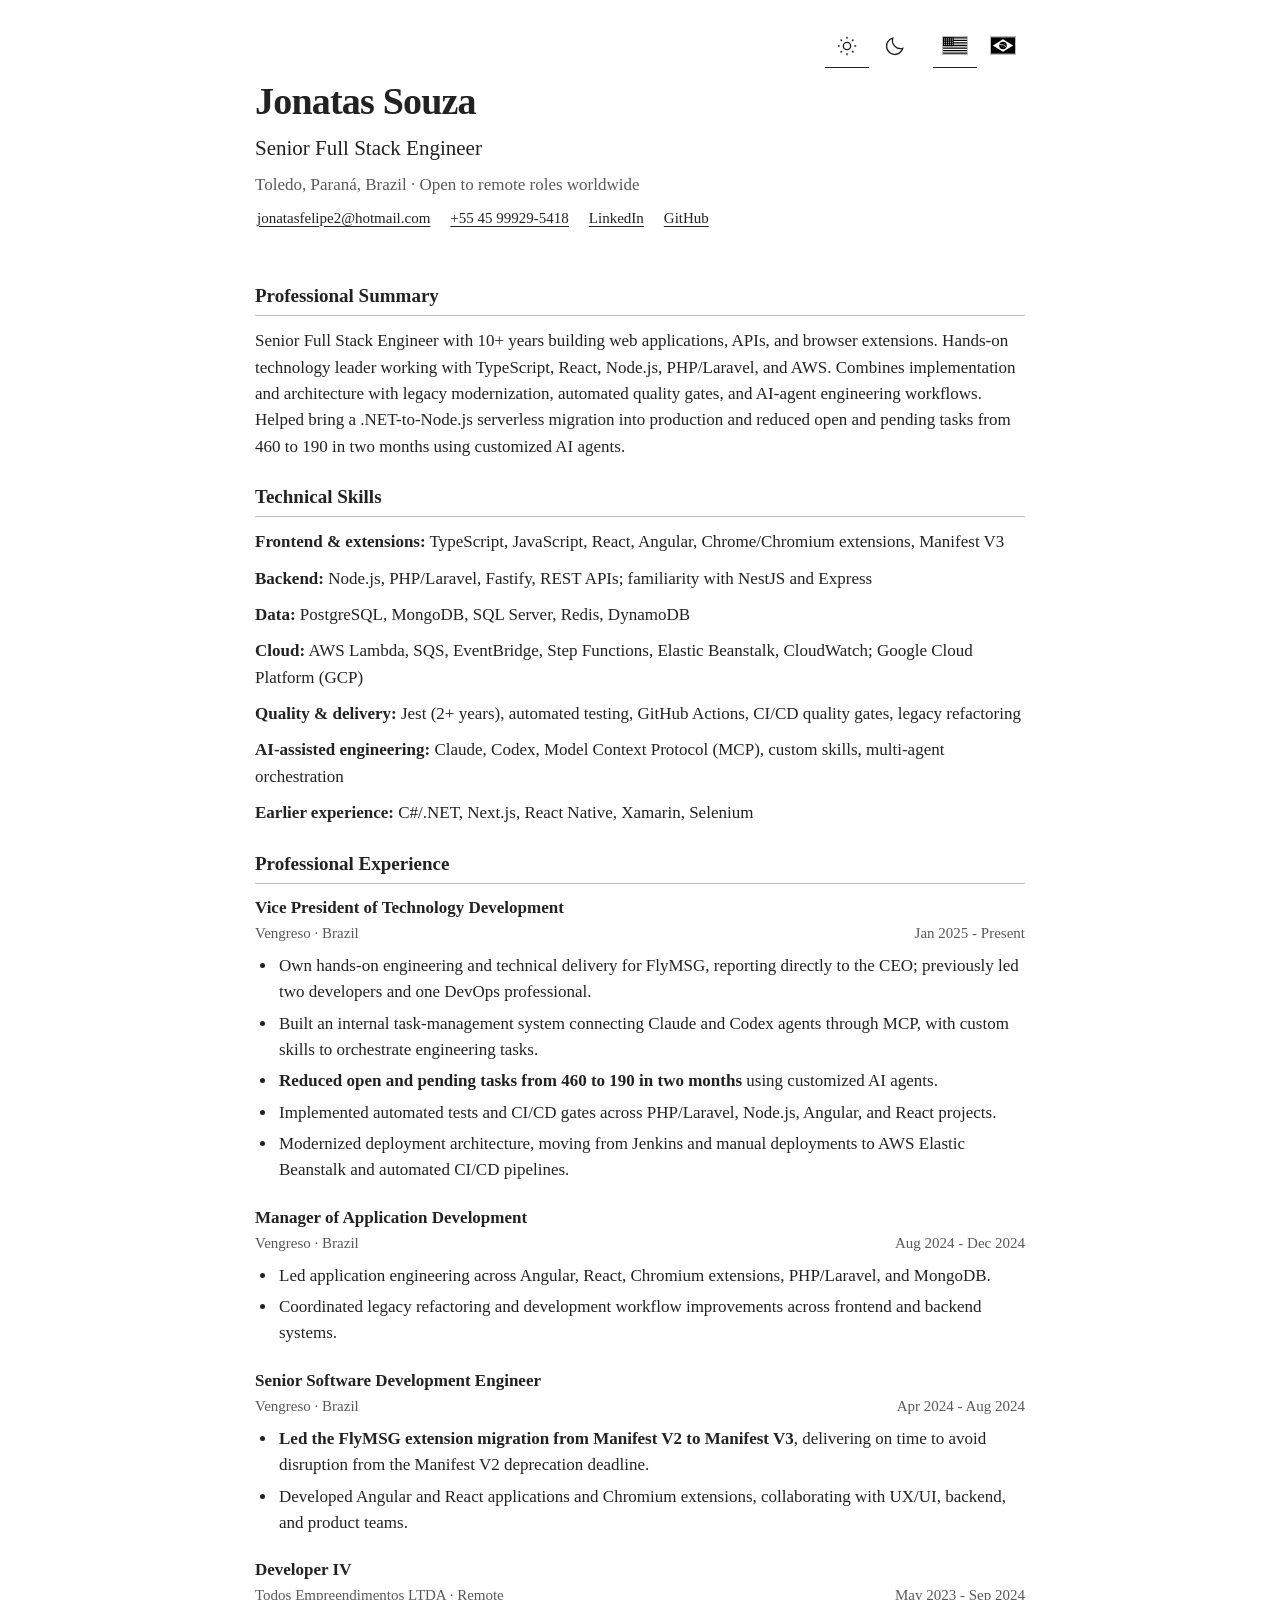
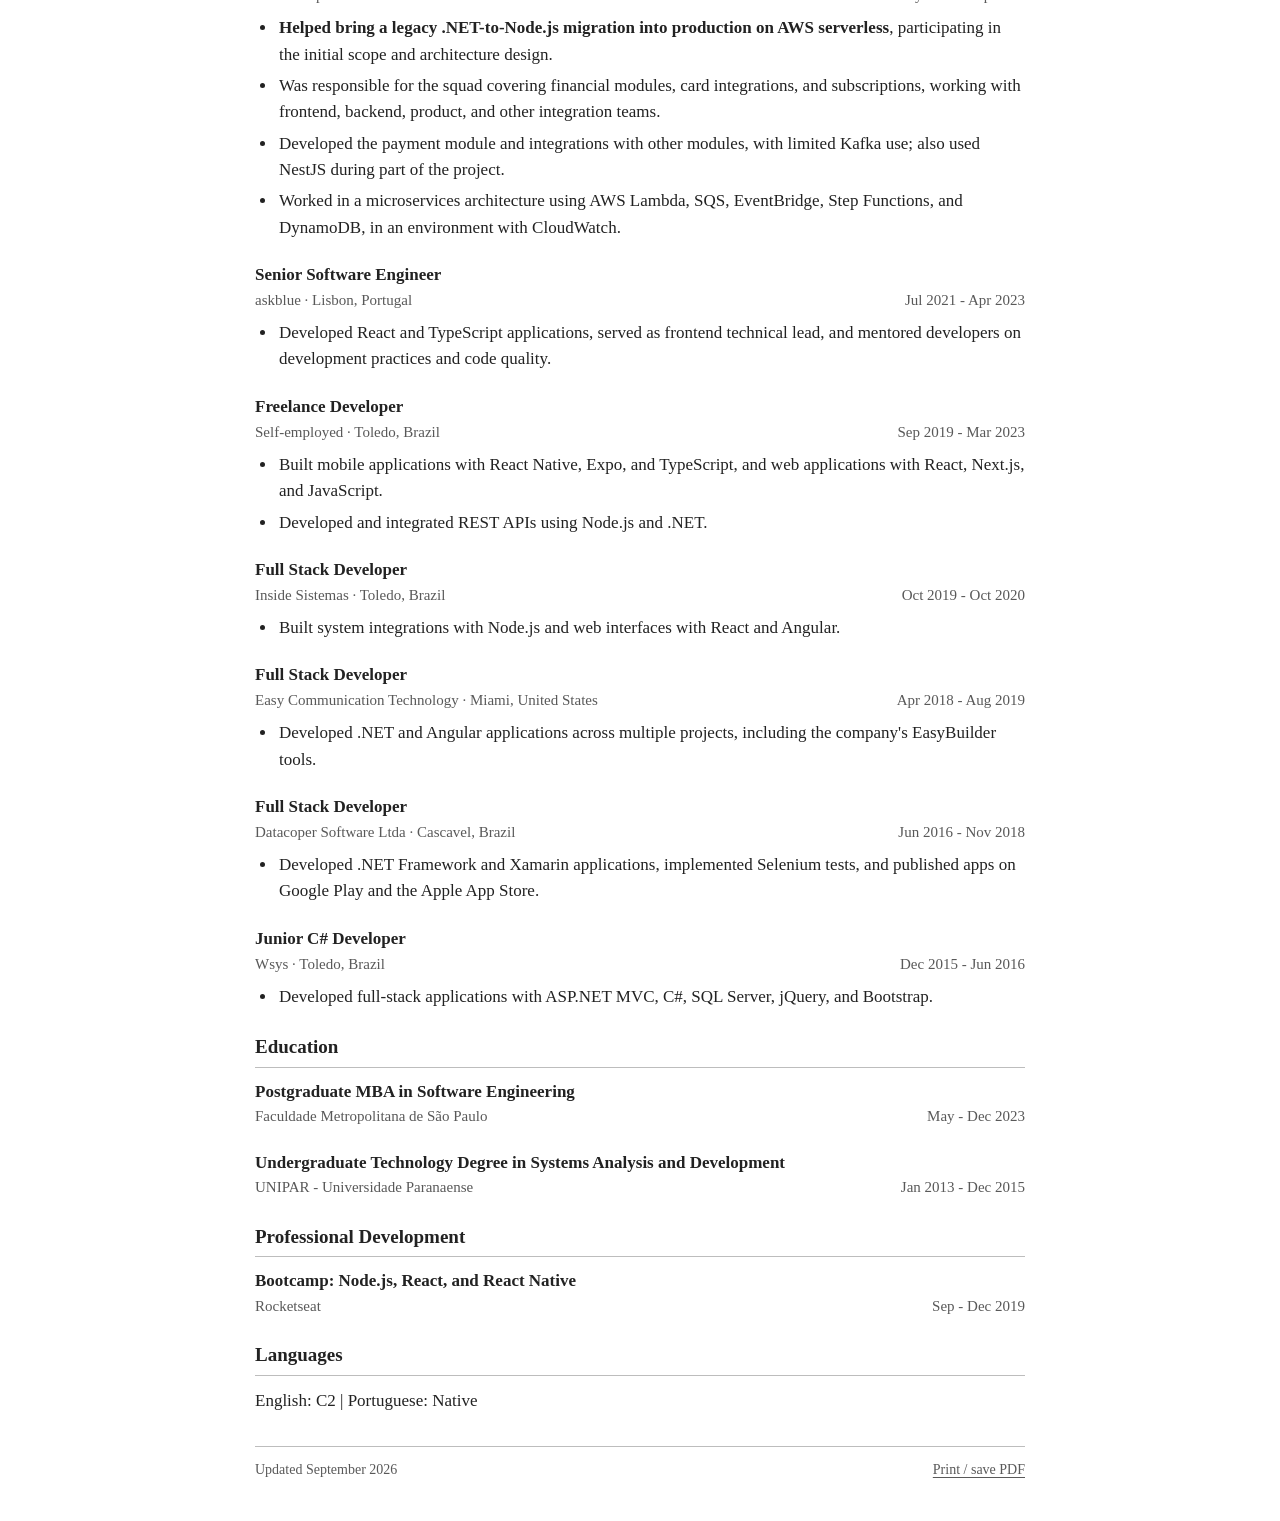
==== commit 772ea7fc: "Refresh bilingual CV with verified skills and clearer engineering positioning" ====
--- a/index.html
+++ b/index.html
@@ -38,17 +38,17 @@
       </header>
       <section>
 <h2>Professional Summary</h2>
-<p>Senior Full Stack Engineer with 10+ years of experience across web applications, APIs, and browser extensions. Hands-on VP of Technology Development at Vengreso, combining implementation and architecture with technical leadership. Core strengths in TypeScript, React, Angular, Node.js, PHP/Laravel, and Chromium extensions, with delivery experience spanning Manifest V3 migration, automated quality gates, AWS infrastructure modernization, and custom AI-agent workflows. Recent work includes migrating a PHP/Laravel system to Node.js with Fastify. Seeking a hands-on Senior Engineer role with a remote team.</p>
+<p>Senior Full Stack Engineer with 10+ years building web applications, APIs, and browser extensions. Hands-on technology leader working with TypeScript, React, Node.js, PHP/Laravel, and AWS. Combines implementation and architecture with legacy modernization, automated quality gates, and AI-agent engineering workflows. Helped bring a .NET-to-Node.js serverless migration into production and reduced open and pending tasks from 460 to 190 in two months using customized AI agents.</p>
 </section>
 <section>
 <h2>Technical Skills</h2>
 <p><strong>Frontend &amp; extensions:</strong> TypeScript, JavaScript, React, Angular, Chrome/Chromium extensions, Manifest V3</p>
-<p><strong>Backend &amp; data:</strong> Node.js, Fastify, PHP, Laravel, REST APIs, MongoDB, PostgreSQL, SQL Server, Redis</p>
-<p><strong>AWS:</strong> Lambda, SQS, EventBridge, Step Functions, DynamoDB, CloudWatch, Elastic Beanstalk, EC2, S3, SES</p>
-<p><strong>Quality &amp; delivery:</strong> Jest (2+ years of active use), automated testing, CI/CD, quality gates, legacy refactoring</p>
-<p><strong>AI-assisted engineering:</strong> Claude, Codex, Model Context Protocol (MCP), custom skills, human-led multi-agent orchestration</p>
-<p><strong>Earlier experience:</strong> .NET/C#, React Native, Expo, Xamarin, Selenium</p>
-<p><strong>Additional familiarity:</strong> Express, Next.js; limited practical use of Kafka; basic knowledge of Datadog</p>
+<p><strong>Backend:</strong> Node.js, PHP/Laravel, Fastify, REST APIs; familiarity with NestJS and Express</p>
+<p><strong>Data:</strong> PostgreSQL, MongoDB, SQL Server, Redis, DynamoDB</p>
+<p><strong>Cloud:</strong> AWS Lambda, SQS, EventBridge, Step Functions, Elastic Beanstalk, CloudWatch; Google Cloud Platform (GCP)</p>
+<p><strong>Quality &amp; delivery:</strong> Jest (2+ years), automated testing, GitHub Actions, CI/CD quality gates, legacy refactoring</p>
+<p><strong>AI-assisted engineering:</strong> Claude, Codex, Model Context Protocol (MCP), custom skills, multi-agent orchestration</p>
+<p><strong>Earlier experience:</strong> C#/.NET, Next.js, React Native, Xamarin, Selenium</p>
 </section>
 <section>
 <h2>Professional Experience</h2>
@@ -60,7 +60,7 @@
 <li>Built an internal task-management system connecting Claude and Codex agents through MCP, with custom skills to orchestrate engineering tasks.</li>
 <li><strong>Reduced open and pending tasks from 460 to 190 in two months</strong> using customized AI agents.</li>
 <li>Implemented automated tests and CI/CD gates across PHP/Laravel, Node.js, Angular, and React projects.</li>
-<li>Modernized infrastructure and deployment architecture, moving from Jenkins and manual deployments to AWS Elastic Beanstalk and automated CI/CD pipelines.</li>
+<li>Modernized deployment architecture, moving from Jenkins and manual deployments to AWS Elastic Beanstalk and automated CI/CD pipelines.</li>
 </ul>
 </article>
 <article>
@@ -83,17 +83,17 @@
 <h3>Developer IV</h3>
 <p class="details"><span>Todos Empreendimentos LTDA · Remote</span><span>May 2023 - Sep 2024</span></p>
 <ul>
-<li>Helped bring a legacy .NET-to-Node.js migration into production on AWS serverless, contributing to the initial scope and architecture.</li>
-<li>Coordinated the squad responsible for financial modules, membership-card integrations, and subscriptions, working across engineering and product teams.</li>
-<li>Developed the payment module and its integrations in an environment using Lambda, SQS, EventBridge, Step Functions, DynamoDB, and CloudWatch, with limited Kafka use.</li>
+<li><strong>Helped bring a legacy .NET-to-Node.js migration into production on AWS serverless</strong>, participating in the initial scope and architecture design.</li>
+<li>Was responsible for the squad covering financial modules, card integrations, and subscriptions, working with frontend, backend, product, and other integration teams.</li>
+<li>Developed the payment module and integrations with other modules, with limited Kafka use; also used NestJS during part of the project.</li>
+<li>Worked in a microservices architecture using AWS Lambda, SQS, EventBridge, Step Functions, and DynamoDB, in an environment with CloudWatch.</li>
 </ul>
 </article>
 <article>
 <h3>Senior Software Engineer</h3>
 <p class="details"><span>askblue · Lisbon, Portugal</span><span>Jul 2021 - Apr 2023</span></p>
 <ul>
-<li>Developed React and TypeScript frontend applications and served as frontend technical lead.</li>
-<li>Mentored junior developers and other engineers on development practices and code quality.</li>
+<li>Developed React and TypeScript applications, served as frontend technical lead, and mentored developers on development practices and code quality.</li>
 </ul>
 </article>
 <article>
@@ -122,8 +122,7 @@
 <h3>Full Stack Developer</h3>
 <p class="details"><span>Datacoper Software Ltda · Cascavel, Brazil</span><span>Jun 2016 - Nov 2018</span></p>
 <ul>
-<li>Developed .NET Framework and Xamarin applications and implemented automated tests with Selenium.</li>
-<li>Published and maintained mobile apps on Google Play and the Apple App Store.</li>
+<li>Developed .NET Framework and Xamarin applications, implemented Selenium tests, and published apps on Google Play and the Apple App Store.</li>
 </ul>
 </article>
 <article>
@@ -154,7 +153,7 @@
 </section>
 <section>
 <h2>Languages</h2>
-<p>English: C2 (self-reported) | Portuguese: Native</p>
+<p>English: C2 | Portuguese: Native</p>
 </section>
     </main>
     <footer>
